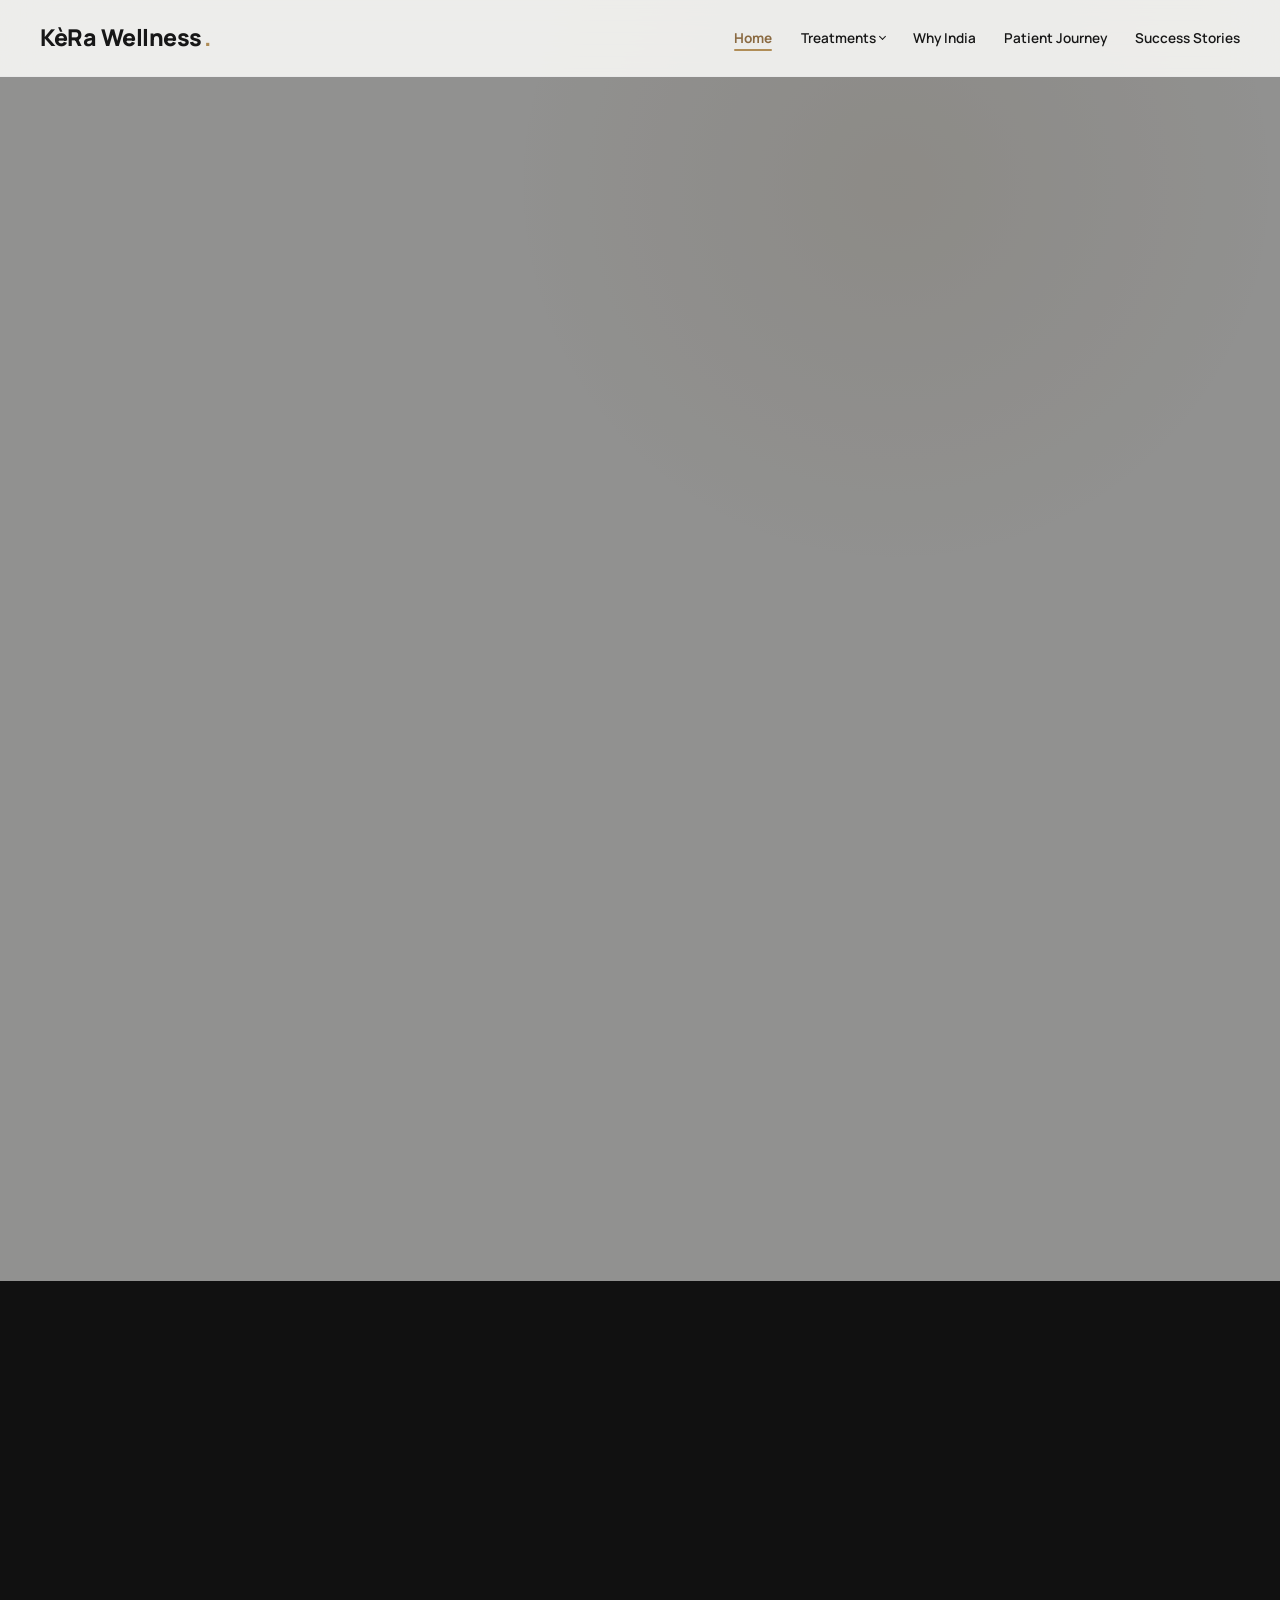
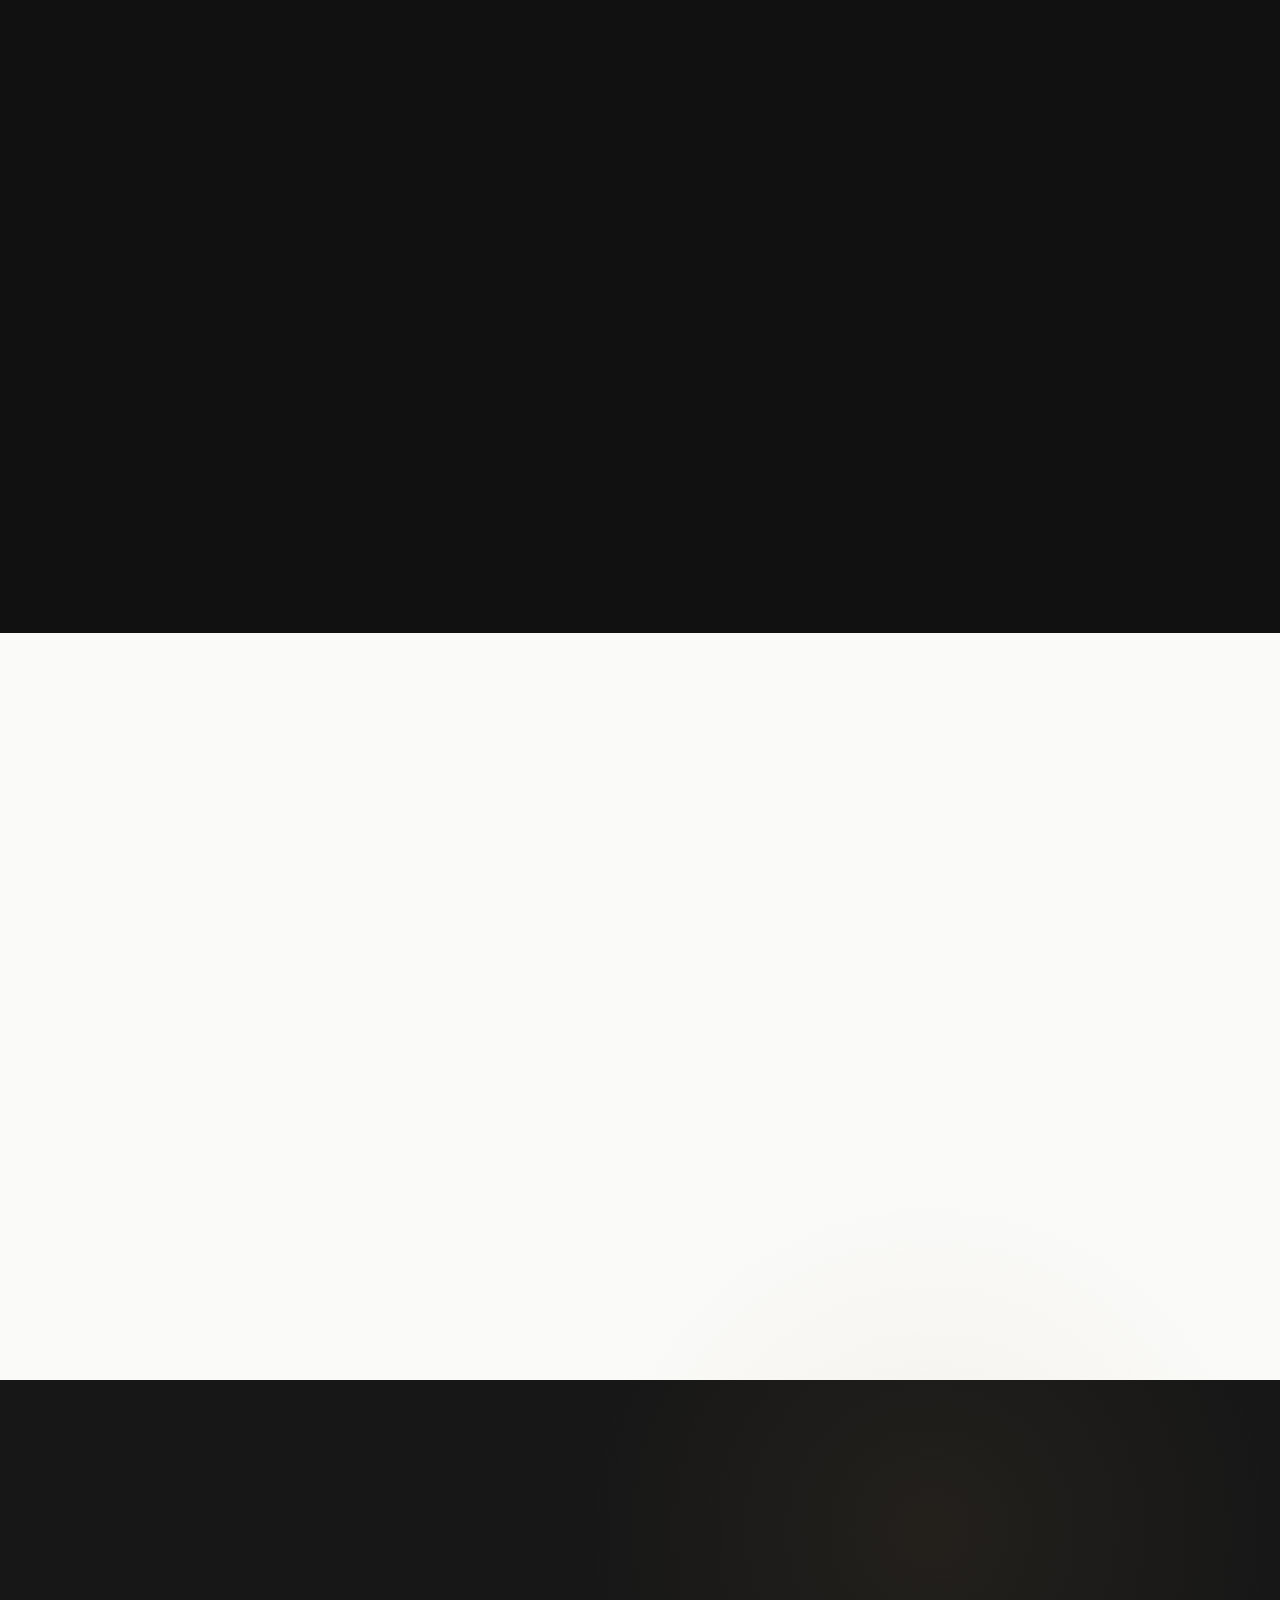
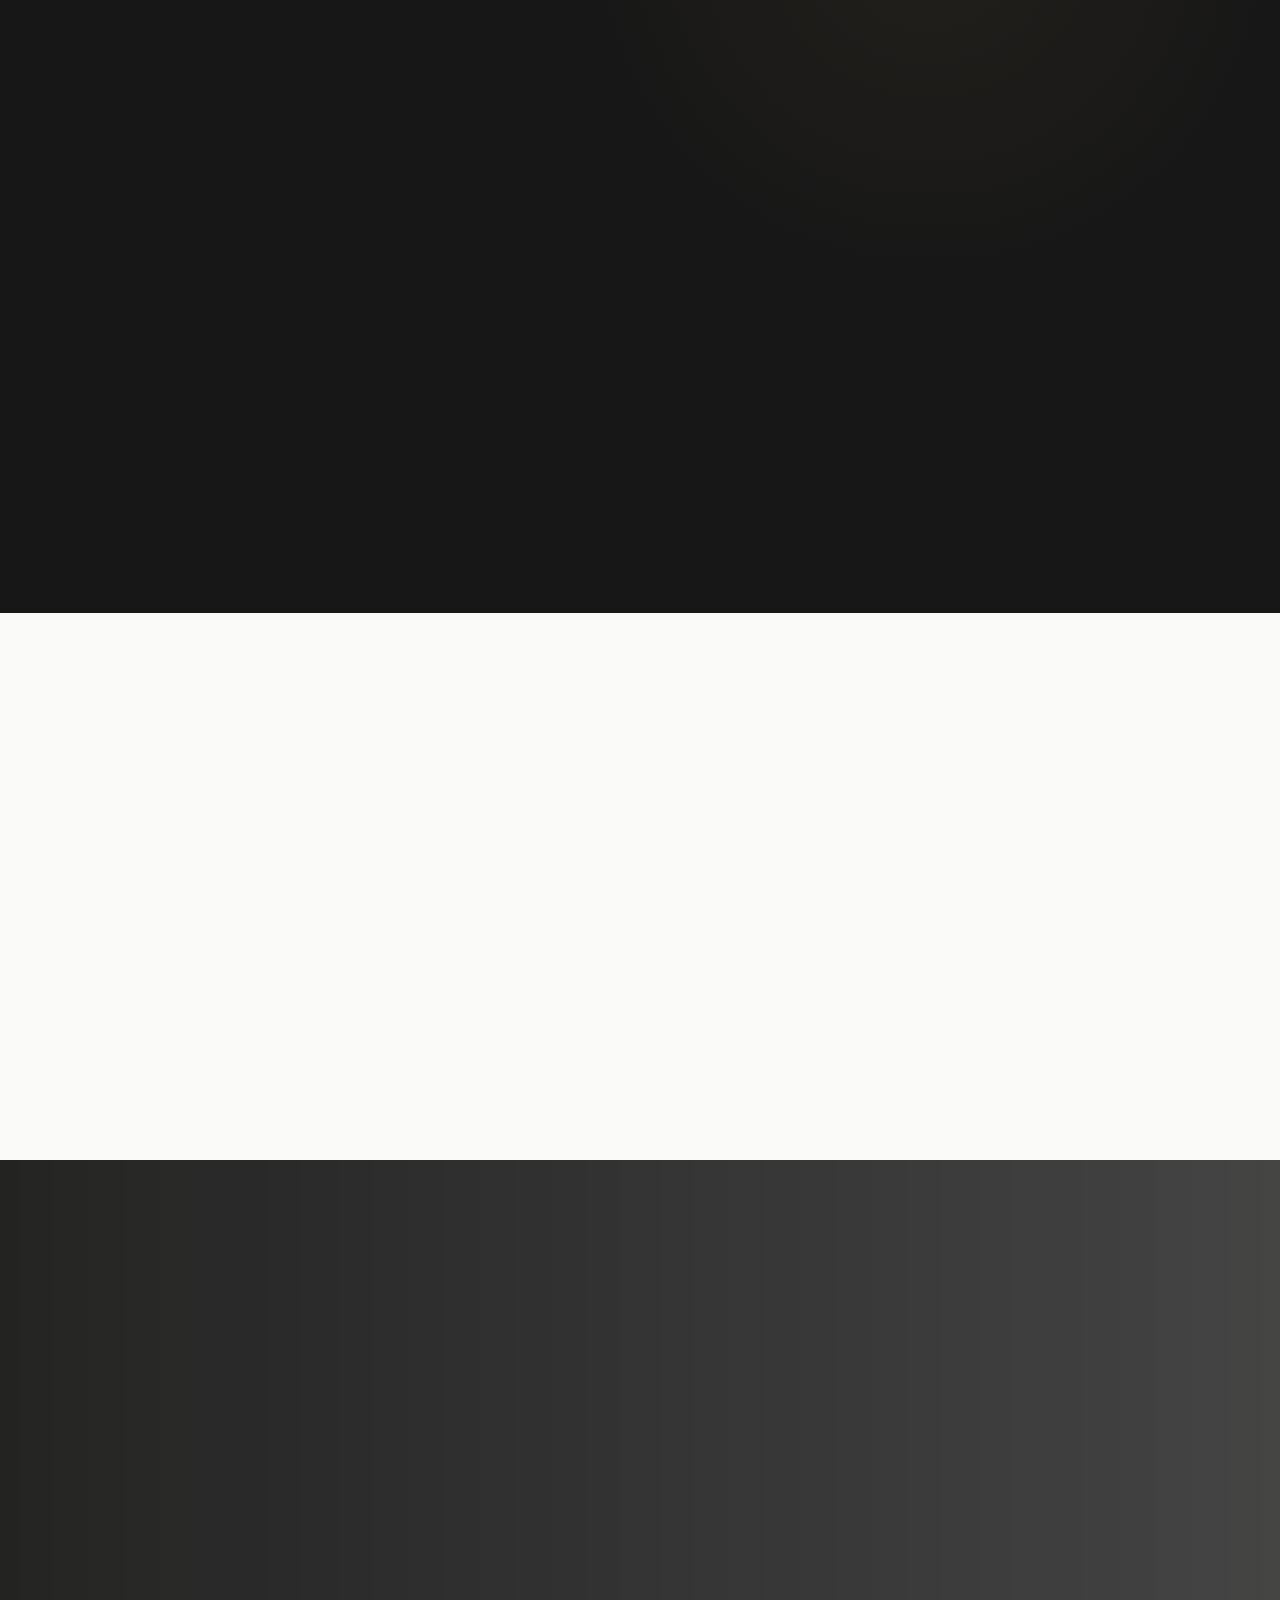
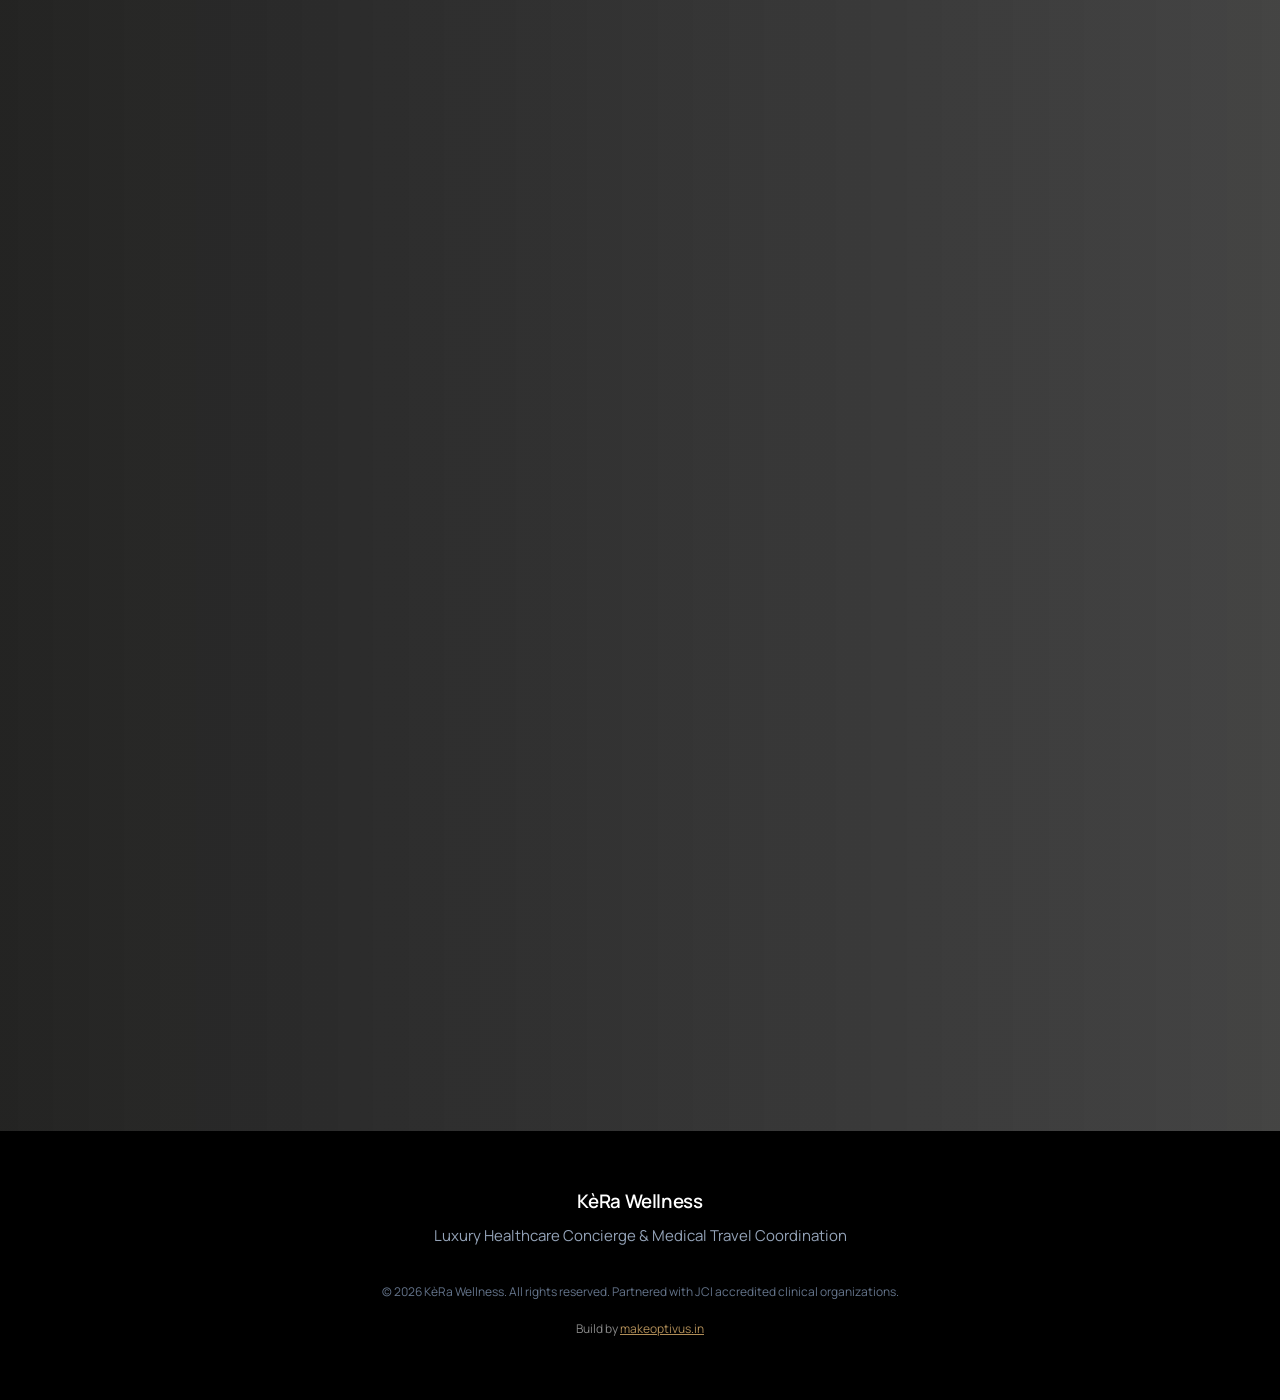
==== assets/index.html @ e4a244b5 "Add responsive doctors directory with compact 2x2 mobile grid and fix image assets" ====
<!DOCTYPE html>
<html lang="en">

<head>
  <meta charset="UTF-8">
  <meta name="viewport" content="width=device-width, initial-scale=1.0">
  <title>Global Dental Tourism in India | Save Up to 80% | KèRa Wellness</title>
  <meta name="description"
    content="World-class dental &amp; medical treatments in India for international patients. Luxury concierge care with JCI/NABH accredited hospitals and up to 80% savings.">
  <link rel="canonical" href="https://kerawellness.in/">

  <!-- OpenGraph Meta Tags -->
  <meta property="og:title" content="Global Dental Tourism in India | Save Up to 80% | KèRa Wellness">
  <meta property="og:description" content="World-class dental &amp; medical treatments in India for international patients. Luxury concierge care with JCI/NABH accredited hospitals and up to 80% savings.">
  <meta property="og:image" content="https://kerawellness.in/assets/images/og-image.png">
  <meta property="og:url" content="https://kerawellness.in/">
  <meta property="og:type" content="website">
  <meta property="og:site_name" content="KèRa Wellness">
  <meta property="og:locale" content="en_US">

  <link rel="preconnect" href="https://fonts.googleapis.com">
  <link rel="preconnect" href="https://fonts.gstatic.com" crossorigin>
  <link href="https://fonts.googleapis.com/css2?family=Manrope:wght@300;400;500;600;700;800&family=Cairo:wght@400;600;700;800&display=swap"
    rel="stylesheet">
  <link rel="stylesheet" href="./css/styles.min.css">
  <script src="./js/language-switch.min.js"></script>
  <style>
    body {
      background: var(--bg-primary);
      color: var(--text-dark);
    }
    nav {
      background: rgba(250, 250, 248, 0.88);
      border-bottom: 1px solid var(--border-gray);
    }
    .hero {
      color: white;
      background: transparent !important;
    }
    .hero h1,
    .hero p {
      color: white;
    }
    .hero-badge,
    .hero-box {
      background: rgba(17, 17, 17, 0.52);
      border: 1px solid rgba(255, 255, 255, 0.12);
      color: white;
    }
    .hero-box p {
      color: rgba(255, 255, 255, 0.82);
    }
    .video-background video {
      width: 100%;
      height: 100%;
      object-fit: cover;
      filter: saturate(0.95) contrast(1.05);
    }
  </style>
</head>

<body>

  <!-- Floating Consultation Callback Trigger -->
  <button class="floating-callback-btn" id="openCallbackBtn" aria-label="Request Instant Callback">
    <svg fill="currentColor" viewBox="0 0 24 24">
      <path d="M6.62 10.79a15.15 15.15 0 0 0 6.59 6.59l2.2-2.2a1 1 0 0 1 1.11-.27 11.36 11.36 0 0 0 3.58.57 1 1 0 0 1 1 1V20a1 1 0 0 1-1 1A17 17 0 0 1 3 4a1 1 0 0 1 1-1h3.5a1 1 0 0 1 1 1 11.36 11.36 0 0 0 .57 3.58 1 1 0 0 1-.27 1.11z"/>
    </svg>
  </button>

  <!-- Instant Callback Modal -->
  <div class="callback-modal" id="callbackModal">
    <div class="callback-modal-content">
      <button class="callback-modal-close" id="closeCallbackBtn" aria-label="Close modal">&times;</button>
      <h3>Instant VIP Callback</h3>
      <p>Enter your details below. A dedicated healthcare coordinator will call you back on WhatsApp within 15 minutes.</p>
      <form id="modalCallbackForm">
        <input type="text" name="name" placeholder="Your Name" required>
        <input type="tel" name="phone" placeholder="WhatsApp Number (e.g. +971...)" required>
        <button type="submit" class="btn btn-primary" style="width: 100%;">Request Callback Now</button>
      </form>
      <div id="modalSuccess" style="display: none; color: #16a34a; margin-top: 15px; font-weight: 700;">
        ✓ Request received! We will call you shortly.
      </div>
    </div>
  </div>

  <nav>
    <div class="container nav-wrapper">
      <a href="index.html" class="logo">KèRa Wellness<span>.</span></a>
      <div class="nav-links">
        <a href="index.html">Home</a>
        <div class="nav-dropdown">
          <a href="#">Treatments</a>
          <div class="dropdown-menu">
            <a href="dental.html">Dental Treatments</a>
            <a href="medical.html">Medical Treatments</a>
          </div>
        </div>
        <a href="#why">Why India</a>
        <a href="#journey">Patient Journey</a>
        <a href="#testimonials">Success Stories</a>
      </div>
      <button class="burger-menu-btn" id="burgerMenuBtn" aria-label="Toggle Menu">
        <span></span>
        <span></span>
        <span></span>
      </button>
    </div>
  </nav>

  <!-- Hero Section -->
  <section class="hero">
    <div class="video-background">
      <video autoplay muted loop playsinline preload="auto" id="heroVideo" aria-hidden="true">
        <source src="/assets/videos/homepage.mp4" type="video/mp4">
      </video>
      <div class="video-overlay"></div>
    </div>
    <div class="container">
      <div class="hero-content" data-reveal>
        <div class="hero-badge">Global Dental Tourism Concierge</div>
        <h1>Get World-Class Dental Care for Up to 80% Less Than US, UK &amp; UAE</h1>
        <p>Expert doctors, JCI-accredited hospitals, and complete travel concierge for international patients. Receive a verified, transparent treatment plan and comprehensive pricing before you travel.</p>
        
        <form id="heroLeadForm" class="hero-form">
          <input type="text" name="name" placeholder="Your Full Name" required>
          <input type="tel" name="whatsapp" placeholder="WhatsApp Number" required>
          <button type="submit" class="btn btn-primary">Get My Free Plan</button>
        </form>

        <div class="hero-bottom">
          <div class="hero-box" data-reveal data-reveal-delay="100">
            <h3>98.4%</h3>
            <p>Procedure Success</p>
          </div>
          <div class="hero-box" data-reveal data-reveal-delay="200">
            <h3>JCI &amp; NABH</h3>
            <p>Accredited Care</p>
          </div>
          <div class="hero-box" data-reveal data-reveal-delay="300">
            <h3>70%</h3>
            <p>Average Savings</p>
          </div>
        </div>
      </div>
    </div>
  </section>

  <!-- Trust Section -->
  <section class="why-us" id="why" style="background: var(--navy-dark); padding: 5rem 0;">
    <div class="container">
      <div class="section-title" data-reveal>
        <h2 style="color: white;">A Luxury Concierge Service Built On Absolute Trust</h2>
        <p style="color: var(--gold-light);">We bridge the gap between premium global hospitals and discerning patients looking for flawless medical travel.</p>
      </div>
      <div class="why-grid">
        <div class="why-card card-hover" data-reveal data-reveal-delay="0">
          <svg style="width:40px;height:40px;margin-bottom:16px;color:var(--gold);" fill="none" stroke="currentColor" viewBox="0 0 24 24"><path stroke-linecap="round" stroke-linejoin="round" stroke-width="1.5" d="M9 12l2 2 4-4m5.618-4.016A11.955 11.955 0 0112 2.944a11.955 11.955 0 01-8.618 3.04A12.02 12.02 0 003 9c0 5.591 3.824 10.29 9 11.622 5.176-1.332 9-6.03 9-11.622 0-1.042-.133-2.052-.382-3.016z"></path></svg>
          <h3>JCI & NABH Accredited</h3>
          <p>We partner only with premier Tier-1 hospitals in India that exceed rigid international clinical guidelines.</p>
        </div>
        <div class="why-card card-hover" data-reveal data-reveal-delay="80">
          <svg style="width:40px;height:40px;margin-bottom:16px;color:var(--gold);" fill="none" stroke="currentColor" viewBox="0 0 24 24"><path stroke-linecap="round" stroke-linejoin="round" stroke-width="1.5" d="M16 7a4 4 0 11-8 0 4 4 0 018 0zM12 14a7 7 0 00-7 7h14a7 7 0 00-7-7z"></path></svg>
          <h3>Board-Certified Specialists</h3>
          <p>Consultations are led by leading clinicians with fellowship-training from the US, UK, and Europe.</p>
        </div>
        <div class="why-card card-hover" data-reveal data-reveal-delay="160">
          <svg style="width:40px;height:40px;margin-bottom:16px;color:var(--gold);" fill="none" stroke="currentColor" viewBox="0 0 24 24"><path stroke-linecap="round" stroke-linejoin="round" stroke-width="1.5" d="M3 5h12M9 3v2m1.048 9.5A18.022 18.022 0 016.412 9m6.088 9h7M11 21l5-5m-7.424-3.5a18.066 18.066 0 00-2.484-5.786m0 0l-1.096 1.096m1.096-1.096H3"></path></svg>
          <h3>Arabic &amp; English Desk</h3>
          <p>Specialized Arabic translators and luxury patient desks at each of our partner facilities.</p>
        </div>
        <div class="why-card card-hover" data-reveal data-reveal-delay="240">
          <svg style="width:40px;height:40px;margin-bottom:16px;color:var(--gold);" fill="none" stroke="currentColor" viewBox="0 0 24 24"><path stroke-linecap="round" stroke-linejoin="round" stroke-width="1.5" d="M17.657 16.657L13.414 20.9a1.998 1.998 0 01-2.827 0l-4.244-4.243a8 8 0 1111.314 0z"></path><path stroke-linecap="round" stroke-linejoin="round" stroke-width="1.5" d="M15 11a3 3 0 11-6 0 3 3 0 016 0z"></path></svg>
          <h3>VIP Patient Coordinator</h3>
          <p>A single dedicated personal point of contact handling travel, accommodation, and step-by-step care.</p>
        </div>
      </div>
    </div>
  </section>

  <!-- Cost Comparison Section -->
  <section class="cost-comparison" style="background: var(--bg-light); padding: var(--section-py) 0;">
    <div class="container">
      <div class="section-title" data-reveal>
        <h2>Dynamic Cost Comparison</h2>
        <p>See exactly how much you can save on elite clinical treatments by opting for top-tier hospitals in India compared to US, UK, and UAE clinics.</p>
      </div>

      <div class="calc-container" data-reveal>
        <div class="calc-tabs">
          <button class="calc-tab-btn active" onclick="updateCalculator('dental')">Dental Implants</button>
          <button class="calc-tab-btn" onclick="updateCalculator('ortho')">Knee Replacement</button>
          <button class="calc-tab-btn" onclick="updateCalculator('cardiac')">Heart Bypass (CABG)</button>
          <button class="calc-tab-btn" onclick="updateCalculator('ivf')">IVF Treatment</button>
        </div>

        <div class="calc-result-wrapper">
          <div class="comparison-bars">
            <div class="bar-item">
              <div class="bar-label">
                <span>Home Country (Average Price)</span>
                <span id="dubaiPrice">$5,500</span>
              </div>
              <div class="bar-track">
                <div class="bar-fill dubai" id="dubaiBar" style="width: 100%;"></div>
              </div>
            </div>
            <div class="bar-item">
              <div class="bar-label">
                <span>India (Elite Package)</span>
                <span id="indiaPrice">$1,200</span>
              </div>
              <div class="bar-track">
                <div class="bar-fill india" id="indiaBar" style="width: 22%;"></div>
              </div>
            </div>
          </div>
          <div class="savings-card">
            <h4>Total Savings</h4>
            <div class="savings-amount" id="savingsAmt">$4,300</div>
            <div class="savings-pct" id="savingsPct">Save 78%</div>
          </div>
        </div>
      </div>
    </div>
  </section>

  <!-- How It Works (Concierge Journey) -->
  <section class="process" id="journey">
    <div class="container">
      <div class="section-title" data-reveal>
        <h2 style="color: white;">Your Frictional-Free Journey to Wellness</h2>
        <p style="color: var(--gold-light);">From your initial consultation to returning home fully recovered, we coordinate every single luxury milestone.</p>
      </div>
      <div class="process-grid">
        <div class="process-card card-hover" data-reveal data-reveal-delay="0">
          <div class="process-top">
            <div class="process-number">1</div>
            <div class="process-line"></div>
          </div>
          <h3>1. Submit Reports</h3>
          <p>Securely upload your current medical or dental scans through our HIPAA-compliant system.</p>
        </div>
        <div class="process-card card-hover" data-reveal data-reveal-delay="100">
          <div class="process-top">
            <div class="process-number">2</div>
            <div class="process-line"></div>
          </div>
          <h3>2. Digital Consultation</h3>
          <p>Meet face-to-face with board-certified chief surgeons over a private high-definition video call.</p>
        </div>
        <div class="process-card card-hover" data-reveal data-reveal-delay="200">
          <div class="process-top">
            <div class="process-number">3</div>
            <div class="process-line"></div>
          </div>
          <h3>3. Custom Treatment Plan</h3>
          <p>Receive a comprehensive luxury travel plan detailing fixed costs, stays, and hospital timetables.</p>
        </div>
        <div class="process-card card-hover" data-reveal data-reveal-delay="300">
          <div class="process-top">
            <div class="process-number">4</div>
            <div class="process-line"></div>
          </div>
          <h3>4. Travel &amp; Treatment</h3>
          <p>Arrive under VIP airport transfers, check in to a 5-star hotel, and proceed to premium care.</p>
        </div>
        <div class="process-card card-hover" data-reveal data-reveal-delay="400">
          <div class="process-top">
            <div class="process-number">5</div>
          </div>
          <h3>5. Safe Return &amp; Follow-Up</h3>
          <p>Fly back comfortably with pre-arranged continuity guidelines and coordinate with follow-up teams.</p>
        </div>
      </div>
    </div>
  </section>

  <!-- Success Stories Section -->
  <section class="testimonials" id="testimonials">
    <div class="container">
      <div class="section-title" data-reveal>
        <h2>Discerning Patient Success Stories</h2>
        <p>Read about patient experiences after undergoing luxury care under our coordinates.</p>
      </div>
      <div class="testimonial-visual" style="margin-bottom: 3rem;" data-reveal data-reveal-delay="80">
        <img src="https://images.unsplash.com/photo-1606811841689-23dfddce3e95?q=80&w=1200&auto=format&fit=crop" alt="Recovered and smiling medical tourist" style="width: 100%; max-height: 400px; object-fit: cover; border-radius: 24px; box-shadow: 0 20px 40px rgba(15, 23, 42, 0.08);">
      </div>
      <div class="testimonial-grid">
        <div class="testimonial-card card-hover" data-reveal data-reveal-delay="0">
          <div style="color: var(--gold); font-size: 24px; margin-bottom: 12px;">★★★★★</div>
          <p>“The coordination was perfect. I underwent complete dental rehabilitation in a facility that rivaled private suites in London, for 75% less than UK private quotes.”</p>
          <h4>— Mark D., London (Dental Rehab)</h4>
        </div>
        <div class="testimonial-card card-hover" data-reveal data-reveal-delay="120">
          <div style="color: var(--gold); font-size: 24px; margin-bottom: 12px;">★★★★★</div>
          <p>“Traveling for cardiac surgery is stressful, but the Elite team handled my visa, hotel, and pre-testing. The cardiologist was top tier.”</p>
          <h4>— John D., California (Bypass CABG)</h4>
        </div>
        <div class="testimonial-card card-hover" data-reveal data-reveal-delay="240">
          <div style="color: var(--gold); font-size: 24px; margin-bottom: 12px;">★★★★★</div>
          <p>“Received minimally invasive knee reconstruction. The recovery was rapid, and the physical therapy wing was exceptionally well-equipped.”</p>
          <h4>— Salem A., Dubai (Knee Replacement)</h4>
        </div>
      </div>
    </div>
  </section>

<section class="cta" id="consultation" style="padding: var(--section-py) 0;">
  <div class="container">
    <h2 data-reveal class="lang-en">Get Your Free Treatment Plan</h2>
    <h2 data-reveal class="lang-ar">احصل على خطة علاج مجانية</h2>
    <p data-reveal data-reveal-delay="80" class="lang-en">Receive a personalized treatment plan, estimated costs, and expert guidance from our patient coordinator.</p>
    <p data-reveal data-reveal-delay="80" class="lang-ar">احصل على خطة علاج مخصصة، وتكاليف تقديرية، وإرشادات الخبراء من منسق المرضى لدينا.</p>
    
    <form id="consultationForm" class="consultation-form" novalidate data-reveal data-reveal-delay="160">
      <input type="hidden" id="hiddenLocation" name="location" value="International" />
      <input type="hidden" id="hiddenLeadSource" name="leadSource" value="Website" />
      <input type="hidden" id="hiddenLanguage" name="language" value="English" />
      <input type="hidden" id="hiddenStatus" name="status" value="New Lead" />
      
      <div class="form-group">
        <label for="fullName" class="form-label">
          <span class="lang-en">Full Name *</span>
          <span class="lang-ar">الاسم الكامل *</span>
        </label>
        <input id="fullName" name="fullName" type="text" placeholder="Enter Your Full Name" required />
      </div>

      <div class="form-group">
        <label for="email" class="form-label">
          <span class="lang-en">Email Address *</span>
          <span class="lang-ar">البريد الإلكتروني *</span>
        </label>
        <input id="email" name="email" type="email" placeholder="Enter Your Email Address" required />
      </div>

      <div class="form-group">
        <label for="country" class="form-label">
          <span class="lang-en">Country *</span>
          <span class="lang-ar">الدولة *</span>
        </label>
        <select id="country" name="country" required>
          <option value="" disabled selected>Select Country</option>
        </select>
      </div>

      <div class="form-group">
        <label for="whatsapp" class="form-label">
          <span class="lang-en">WhatsApp Number *</span>
          <span class="lang-ar">رقم الواتساب *</span>
        </label>
        <input id="whatsapp" name="whatsapp" type="tel" placeholder="+971 XX XXX XXXX" required />
      </div>

      <div class="form-group">
        <label for="datetime" class="form-label">
          <span class="lang-en">Preferred Consultation Date & Time</span>
          <span class="lang-ar">تاريخ ووقت الاستشارة المفضل</span>
        </label>
        <input id="datetime" name="datetime" type="datetime-local" placeholder="Select Preferred Date & Time" />
      </div>

      <div class="form-group">
        <label for="category" class="form-label">
          <span class="lang-en">Treatment Category *</span>
          <span class="lang-ar">فئة العلاج *</span>
        </label>
        <select id="category" name="category" required>
          <option value="" disabled selected>Select Category</option>
        </select>
      </div>

      <div class="form-group">
        <label for="treatment" class="form-label">
          <span class="lang-en">Treatment Needed *</span>
          <span class="lang-ar">العلاج المطلوب *</span>
        </label>
        <select id="treatment" name="treatment" required>
          <option value="" disabled selected>Select Treatment</option>
        </select>
      </div>

      <!-- Calculator container will be populated based on selected treatment -->
      <div id="calculatorContainer"></div>

      <div class="form-group">
        <label for="notes" class="form-label">
          <span class="lang-en">Additional Notes</span>
          <span class="lang-ar">ملاحظات إضافية</span>
        </label>
        <textarea id="notes" name="notes" rows="4" placeholder="Tell us about your treatment needs or concerns."></textarea>
      </div>

      <div class="form-group">
        <label for="report" class="form-label">
          <span class="lang-en">Upload Medical Reports (Optional)</span>
          <span class="lang-ar">تحميل التقارير الطبية (اختياري)</span>
        </label>
        <input id="report" name="report" type="file" accept=".pdf,.jpg,.jpeg,.png,.docx" />
        <div id="imagePreviewContainer" style="display: none; margin-top: 12px; position: relative; width: max-content;">
          <img id="imagePreview" src="" alt="Preview" style="max-width: 120px; max-height: 120px; border-radius: 8px; border: 2px solid var(--accent-gold, #c5a880); object-fit: cover; display: block;" />
          <button type="button" id="removeImageBtn" style="position: absolute; top: -6px; right: -6px; background: #ff4d4d; color: white; border: none; border-radius: 50%; width: 20px; height: 20px; font-size: 12px; cursor: pointer; display: flex; align-items: center; justify-content: center; font-weight: bold; line-height: 1;">&times;</button>
        </div>
        <p class="form-help-text lang-en">Upload scans, X-rays, medical reports, or treatment plans if available.</p>
        <p class="form-help-text lang-ar">قم بتحميل صور الأشعة أو التحاليل أو التقارير الطبية أو خطط العلاج إذا كانت متوفرة.</p>
      </div>

      <button type="submit" class="submit-btn">
        <span class="lang-en">Get Free Treatment Plan</span>
        <span class="lang-ar">احصل على خطة علاج مجانية</span>
      </button>
    </form>

    <section class="trust-messages" data-reveal>
      <ul>
        <li>
          <span class="lang-en">Free Medical Review</span>
          <span class="lang-ar">مراجعة طبية مجانية</span>
        </li>
        <li>
          <span class="lang-en">No Obligation</span>
          <span class="lang-ar">بدون أي التزامات</span>
        </li>
        <li>
          <span class="lang-en">Secure & Confidential</span>
          <span class="lang-ar">آمن وسري للغاية</span>
        </li>
        <li>
          <span class="lang-en">WhatsApp Response Within 24 Hours</span>
          <span class="lang-ar">الرد عبر الواتساب خلال 24 ساعة</span>
        </li>
      </ul>
    </section>

    <div id="successMessage" class="success-box hidden" data-reveal>
      <h2>Thank You!</h2>
      <p>Your request has been submitted successfully.</p>
      <p>Our patient coordinator will contact you on WhatsApp within 24 hours with treatment options, estimated costs, and next steps.</p>
    </div>
  </div>
</section>

  <!-- Footer -->
  <footer>
    <div class="container" style="text-align: center;">
      <h3> KèRa Wellness</h3>
      <p>Luxury Healthcare Concierge & Medical Travel Coordination</p>
      <p style="font-size: 0.75rem; color: #64748b; margin-top: 2rem;">© 2026 KèRa Wellness. All rights reserved. Partnered with JCI accredited clinical organizations.</p>
      <p style="font-size: 0.75rem; color: #888888; margin-top: 1rem;">
        Build by <a href="https://makeoptivus.in/" target="_blank" style="color: var(--gold, #c5a880); text-decoration: underline;">makeoptivus.in</a>
      </p>
    </div>
  </footer>

  <!-- WhatsApp Floating FAB -->
  <a href="https://wa.me/919941194191" class="whatsapp" target="_blank" rel="noopener noreferrer"
    aria-label="Chat with a Coordinator on WhatsApp">
    <span class="whatsapp-pulse" aria-hidden="true"></span>
    <svg class="whatsapp-icon" viewBox="0 0 24 24" fill="currentColor" aria-hidden="true">
      <path
        d="M17.472 14.382c-.297-.149-1.758-.867-2.03-.967-.273-.099-.471-.148-.67.15-.197.297-.767.966-.94 1.164-.173.199-.347.223-.644.075-.297-.15-1.255-.463-2.39-1.475-.883-.788-1.48-1.761-1.653-2.059-.173-.297-.018-.458.13-.606.134-.133.298-.347.446-.52.149-.174.198-.298.298-.497.099-.198.05-.371-.025-.52-.075-.149-.669-1.612-.916-2.207-.242-.579-.487-.5-.669-.51-.173-.008-.371-.01-.57-.01-.198 0-.52.074-.792.372-.272.297-1.04 1.016-1.04 2.479 0 1.462 1.065 2.875 1.213 3.074.149.198 2.096 3.2 5.077 4.487.709.306 1.262.489 1.694.625.712.227 1.36.195 1.871.118.571-.085 1.758-.719 2.006-1.413.248-.694.248-1.289.173-1.413-.074-.124-.272-.198-.57-.347m-5.421 7.403h-.004a9.87 9.87 0 01-5.031-1.378l-.361-.214-3.741.982.998-3.648-.235-.374a9.86 9.86 0 01-1.51-5.26c.001-5.45 4.436-9.884 9.888-9.884 2.64 0 5.122 1.03 6.988 2.898a9.825 9.825 0 012.893 6.994c-.003 5.45-4.435 9.884-9.885 9.884m8.413-18.297A11.815 11.815 0 0012.05 0C5.495 0 .16 5.335.157 11.892c0 2.096.547 4.142 1.588 5.945L.057 24l6.305-1.654a11.882 11.882 0 005.683 1.448h.005c6.554 0 11.89-5.335 11.893-11.893a11.821 11.821 0 00-3.48-8.413z" />
    </svg>
  </a>

  <!-- Script logic for calculator, callbacks and lead validation -->
  <script>
    // Cost Calculator Logic
    const calculatorData = {
      dental: {
        dubai: 5500,
        india: 1200,
        pct: '78%',
        bars: { dubai: '100%', india: '22%' }
      },
      ortho: {
        dubai: 18000,
        india: 4500,
        pct: '75%',
        bars: { dubai: '100%', india: '25%' }
      },
      cardiac: {
        dubai: 28000,
        india: 6500,
        pct: '77%',
        bars: { dubai: '100%', india: '23%' }
      },
      ivf: {
        dubai: 9500,
        india: 2800,
        pct: '70%',
        bars: { dubai: '100%', india: '29%' }
      }
    };

    function updateCalculator(treatment) {
      // Toggle button states
      const buttons = document.querySelectorAll('.calc-tab-btn');
      buttons.forEach(btn => {
        btn.classList.remove('active');
        if (btn.getAttribute('onclick').includes(treatment)) {
          btn.classList.add('active');
        }
      });

      const data = calculatorData[treatment];
      
      // Update values
      document.getElementById('dubaiPrice').textContent = '$' + data.dubai.toLocaleString();
      document.getElementById('indiaPrice').textContent = '$' + data.india.toLocaleString();
      document.getElementById('savingsAmt').textContent = '$' + (data.dubai - data.india).toLocaleString();
      document.getElementById('savingsPct').textContent = 'Save ' + data.pct;

      // Animate progress bars
      document.getElementById('dubaiBar').style.width = data.bars.dubai;
      document.getElementById('indiaBar').style.width = data.bars.india;
    }

  </script>
  <script src="form.min.js"></script>
  <script src="./js/scroll-reveal.min.js" defer></script>
</body>

</html>
---- assets/css/styles.min.css ----
*,::after,::before{margin:0;padding:0;box-sizing:border-box}html{scroll-behavior:smooth;-webkit-text-size-adjust:100%;font-size:16px;overflow-x:hidden;overflow-x:clip;max-width:100vw;width:100%}body{font-family:Manrope,sans-serif;background:var(--white);color:var(--text-dark);overflow-x:hidden;overflow-x:clip;max-width:100vw;width:100%;position:relative;-webkit-font-smoothing:antialiased;-moz-osx-font-smoothing:grayscale}:root{--bg-primary:#FAFAF8;--bg-secondary:#F3F1EB;--text-dark:#171717;--text-light:#FAFAF8;--text-muted:#666666;--black:#171717;--black-light:#232323;--gold:#B08D57;--gold-rgb:176,141,87;--gold-dark:#8A6A42;--gold-light:#F4EDE1;--white:#FFFFFF;--bg-light:#FAFAF8;--border-gray:#E8E8E8;--card-bg:#FFFFFF;--navy:#111111;--navy-dark:#111111;--navy-light:#232323;--fs-hero:clamp(2.4rem, 8vw + 0.5rem, 5.75rem);--fs-h2:clamp(2rem, 5vw + 0.5rem, 4.25rem);--fs-h2-story:clamp(2rem, 5vw + 0.5rem, 4.5rem);--fs-cta:clamp(2rem, 5.5vw + 0.5rem, 4.875rem);--fs-h3-pain:clamp(1.5rem, 3vw + 0.4rem, 2.375rem);--fs-h3-why:clamp(1.1rem, 1.5vw + 0.3rem, 1.5rem);--fs-h3-proc:clamp(1.25rem, 2vw + 0.25rem, 1.875rem);--fs-hero-stat:clamp(1.15rem, 4vw, 2.5rem);--fs-body:clamp(0.9375rem, 1.1vw, 1rem);--fs-hero-body:clamp(1rem, 2.5vw, 1.375rem);--fs-badge:clamp(0.75rem, 1.2vw, 0.875rem);--fs-label:clamp(0.75rem, 1vw, 0.8125rem);--section-py:clamp(1.25rem, 2.5vw, 2.25rem);--container-px:clamp(1.25rem, 5vw, 2.5rem);--card-pad:clamp(1.5rem, 4vw, 3.4375rem);--gap-grid:clamp(1rem, 2.5vw, 1.875rem);--gap-hero:clamp(1rem, 3vw, 1.125rem);--radius-card:clamp(1.25rem, 3vw, 2.375rem);--radius-btn:clamp(0.875rem, 1.5vw, 1.125rem);--radius-form:clamp(1.5rem, 3vw, 2.5rem);--radius-story-img:clamp(1.5rem, 3.5vw, 2.625rem)}.container{width:100%;max-width:1280px;margin:0 auto;padding:0 var(--container-px)}section{padding:var(--section-py) 0}.hero,.treatment-hero{position:relative;width:100%!important;max-width:100vw!important;box-sizing:border-box!important;overflow:hidden;display:flex;align-items:center;min-height:42vh!important}.whatsapp{position:fixed;bottom:24px;right:24px;width:56px;height:56px;background-color:var(--gold);color:var(--white);border-radius:50%;display:flex;align-items:center;justify-content:center;box-shadow:0 8px 24px rgba(0,0,0,.2);z-index:1000;cursor:pointer;transition:transform .3s ease}@media (min-width:768px){.hero,.treatment-hero{min-height:46vh!important}}@media (min-width:1200px){.hero,.treatment-hero{min-height:50vh!important}}.video-background{position:absolute;inset:0;top:0;left:0;right:0;bottom:0;width:100%!important;min-width:100%!important;height:100%;z-index:1;overflow:hidden;pointer-events:none}.video-background video{width:100%;height:100%;object-fit:cover;object-position:center;opacity:0;transition:opacity .8s ease;transform:scale(1.01)}.video-background video.is-loaded{opacity:1}.video-overlay{position:absolute;inset:0;top:0;left:0;right:0;bottom:0;width:100%!important;min-width:100%!important;height:100%;z-index:2;background:rgba(17,17,17,.45)}.hero .container,.treatment-hero .container{position:relative;z-index:3;width:100%!important;max-width:1280px;box-sizing:border-box}h1,h2,h3{line-height:1.1;font-weight:600;letter-spacing:-.02em}p{line-height:1.8;color:var(--text-muted);font-size:var(--fs-body)}nav{position:fixed;top:0;left:0;width:100%;z-index:999;background:rgba(250,250,248,.88);backdrop-filter:blur(20px);-webkit-backdrop-filter:blur(20px);border-bottom:1px solid var(--border-gray);transition:all .4s ease}.nav-wrapper{display:flex;justify-content:space-between;align-items:center;padding-top:clamp(16px,2.5vw,24px);padding-bottom:clamp(16px,2.5vw,24px);gap:1rem;transition:all .4s ease}.logo{font-size:clamp(1.1rem, 2.2vw, 1.45rem);font-weight:800;letter-spacing:-.5px;flex-shrink:0;max-width:55%;line-height:1.2;color:var(--text-dark);text-decoration:none;display:inline-flex;align-items:center}.logo span{color:var(--gold);margin-left:2px}.nav-links{display:flex;align-items:center;gap:clamp(1.25rem,2.2vw,2.5rem);flex-wrap:nowrap}.nav-links a{text-decoration:none;color:var(--text-dark);font-weight:600;font-size:clamp(.85rem, 1vw, .95rem);white-space:nowrap;transition:color .3s ease}.nav-links a:hover{color:var(--gold-dark)}.nav-dropdown{position:relative;display:inline-block;cursor:pointer}.nav-dropdown>a{display:flex;align-items:center;gap:4px}.nav-dropdown>a::after{content:"";display:inline-block;width:5px;height:5px;border-right:1.5px solid currentColor;border-bottom:1.5px solid currentColor;transform:rotate(45deg);margin-bottom:3px;transition:transform .25s ease}.nav-dropdown:hover>a::after{transform:rotate(-135deg) translateY(-2px)}.dropdown-menu{position:absolute;top:100%;left:50%;transform:translateX(-50%) translateY(15px);background:var(--card-bg);border:1px solid var(--border-gray);border-radius:14px;padding:10px 0;min-width:250px;box-shadow:0 16px 40px rgba(17,17,17,.08);opacity:0;visibility:hidden;transition:all .3s cubic-bezier(.16, 1, .3, 1);z-index:1000}.nav-dropdown:hover .dropdown-menu{opacity:1;visibility:visible;transform:translateX(-50%) translateY(5px)}.dropdown-menu a{display:block;padding:11px 22px;color:var(--text-dark)!important;font-size:.875rem!important;font-weight:500!important;transition:all .25s ease!important;border-bottom:1px solid var(--border-gray)}.dropdown-menu a:last-child{border-bottom:none}.dropdown-menu a:hover{background:rgba(var(--gold-rgb),.08);color:var(--gold-dark)!important;padding-left:26px}.btn-header-cta{padding:clamp(12px,1.5vw,16px);margin-bottom:clamp(12px,2vw,20px);border:1px solid var(--border-gray);border-radius:var(--radius-form);background:var(--card-bg);color:var(--text-dark);font-size:var(--fs-body)}nav.nav-scrolled .nav-wrapper{padding-top:clamp(10px,1.5vw,14px);padding-bottom:clamp(10px,1.5vw,14px)}nav.nav-scrolled .btn-header-cta{box-shadow:0 12px 28px rgba(17,17,17,.08)}.mobile-text{display:none}.btn{display:inline-flex;align-items:center;justify-content:center;padding:clamp(12px,1.5vw,16px) clamp(22px,2.5vw,36px);border-radius:var(--radius-btn);text-decoration:none;font-weight:700;font-size:clamp(.85rem, 1vw, .975rem);transition:all .4s cubic-bezier(.16, 1, .3, 1);touch-action:manipulation;-webkit-tap-highlight-color:transparent;min-height:48px}.btn-primary{background:var(--black);color:var(--white);border:1px solid var(--black);box-shadow:0 14px 30px rgba(17,17,17,.12)}.btn-primary:hover{transform:translateY(-4px);background:var(--gold-dark);border-color:var(--gold-dark);box-shadow:0 20px 40px rgba(17,17,17,.16)}.btn-dark{background:var(--navy);color:#fff;border:1px solid rgba(var(--gold-rgb),.35);box-shadow:0 10px 24px rgba(12,27,51,.2)}.btn-dark:hover{background:var(--navy-light);transform:translateY(-4px);box-shadow:0 16px 30px rgba(12,27,51,.35)}.btn-outline{background:0 0;color:var(--text-dark);border:1.5px solid var(--border-gray)}.btn-outline:hover{background:rgba(var(--gold-rgb),.08);color:var(--gold-dark);border-color:var(--gold-dark);transform:translateY(-4px)}.btn-whatsapp{background:#25d366;color:#fff;border:1.5px solid #20ba59;box-shadow:0 4px 12px rgba(37,211,102,.15)}.btn-whatsapp:hover{background:#1ebe57;color:#fff;border-color:#1a9f4a;transform:translateY(-2px);box-shadow:0 6px 16px rgba(37,211,102,.22)}.treatment-hero .btn-whatsapp{color:#fff}.hero{min-height:60vh!important;background:radial-gradient(circle at 75% center,rgba(250,250,248,.08) 0,rgba(17,17,17,.78) 75%),url("https://images.unsplash.com/photo-1629909613654-28e377c37b09?q=80&w=2200&auto=format&fit=crop") center/cover no-repeat}.hero::before{content:"";position:absolute;width:clamp(300px,60vw,800px);height:clamp(300px,60vw,800px);background:radial-gradient(circle,rgba(176,141,87,.1),transparent 70%);top:-200px;right:0;max-width:100%;pointer-events:none}.hero-content,.treatment-hero-content{position:relative;z-index:2;max-width:860px;padding-top:clamp(4.5rem,8vw,5.5rem);padding-bottom:clamp(.75rem,1.5vw,1.25rem)}.hero-badge{display:inline-block;padding:clamp(8px,1.5vw,12px) clamp(14px,2vw,22px);border-radius:999px;background:rgba(255,255,255,.9);backdrop-filter:blur(12px);-webkit-backdrop-filter:blur(12px);border:1px solid var(--border-gray);box-shadow:0 8px 24px rgba(17,17,17,.06);color:var(--text-dark);font-size:var(--fs-badge);margin-bottom:clamp(10px,1.8vw,16px)}.hero h1{font-size:var(--fs-hero);font-weight:600;letter-spacing:clamp(-1px, -.2vw, -2px);color:#fff;margin-bottom:clamp(16px,3vw,28px);line-height:1.1}.hero p{font-size:var(--fs-hero-body);color:rgba(250,250,248,.84);max-width:680px;margin-bottom:clamp(14px,2.5vw,20px);line-height:1.7}.hero-buttons{display:flex;gap:var(--gap-hero);flex-wrap:wrap}.hero-bottom{margin-top:clamp(2.5rem,4vw,3.75rem);display:flex;flex-direction:row;flex-wrap:nowrap;gap:clamp(10px,1.6vw,24px);align-items:stretch;width:100%}.hero-box{flex:1 1 0;min-width:0;padding:clamp(12px,1.4vw,18px) clamp(10px,1.2vw,18px);border-radius:18px;background:rgba(255,255,255,.06);border:1px solid rgba(255,255,255,.1);backdrop-filter:blur(8px);-webkit-backdrop-filter:blur(8px);transition:transform .4s ease,background .4s ease;text-align:center;box-sizing:border-box}.hero-box:hover{transform:translateY(-6px);background:rgba(255,255,255,.1)}.hero-box h3{font-size:clamp(.95rem, 1.4vw, 1.3rem);color:#fff;margin-bottom:4px;font-weight:700;line-height:1.25;white-space:nowrap}.hero-box p{color:#dbe4ee;font-size:clamp(.6rem, 1vw, .875rem);line-height:1.2}.section-title{text-align:center;margin-bottom:clamp(1rem,2vw,1.5rem)}.section-title h2{font-size:var(--fs-h2);letter-spacing:clamp(-1px, -.2vw, -2px);margin-bottom:clamp(8px,1.2vw,12px)}.section-title p{max-width:600px;margin:0 auto}.pain{background:#fff}.pain-wrapper{display:grid;grid-template-columns:1fr 1fr;gap:var(--gap-grid)}.pain-card{padding:var(--card-pad);border-radius:var(--radius-card)}.pain-left{background:#fff7ed;border:1px solid #fed7aa}.pain-right{background:#f0fdf4;border:1px solid #bbf7d0}.pain-label{display:inline-block;padding:clamp(7px,1vw,10px) clamp(12px,1.5vw,18px);border-radius:999px;font-size:var(--fs-label);font-weight:700;margin-bottom:clamp(16px,2.5vw,26px)}.pain-left .pain-label{background:#ea580c;color:#fff}.pain-right .pain-label{background:#16a34a;color:#fff}.pain-card h3{font-size:var(--fs-h3-pain);margin-bottom:clamp(18px,3vw,30px)}.pain-card ul{list-style:none}.pain-card li{position:relative;padding-left:clamp(24px,3vw,34px);margin-bottom:clamp(14px,2vw,22px);line-height:1.8;color:#475569;font-size:var(--fs-body)}.pain-left li::before{content:"✗";color:#ea580c;position:absolute;left:0;top:2px;font-size:clamp(16px, 2vw, 20px);font-weight:900}.pain-right li::before{content:"✓";color:#16a34a;position:absolute;left:0;top:2px;font-size:clamp(16px, 2vw, 20px);font-weight:900}.before-after-section{background:var(--white);padding:var(--section-py) 0}.ba-visual{max-width:min(920px,100%);margin:0 auto clamp(1.5rem,4vw,3rem);text-align:center}.ba-visual img{width:100%;max-height:min(380px,52vw);object-fit:cover;border-radius:clamp(16px,3vw,24px);box-shadow:0 16px 40px rgba(0,0,0,.08);display:block}.ba-grid{display:grid;grid-template-columns:repeat(2,1fr);gap:clamp(1rem,3vw,2rem)}.ba-card{text-align:center;padding:clamp(1.25rem,3vw,2rem);background:var(--bg-secondary);border:1px solid var(--border-gray);border-radius:var(--radius-card)}.ba-card h3{color:var(--text-dark);font-size:clamp(1.05rem, 2vw, 1.35rem);margin-bottom:.75rem}.ba-card p{color:#475569;font-size:var(--fs-body);line-height:1.7}.ba-label{display:inline-block;padding:6px 14px;border-radius:999px;margin-bottom:12px;font-weight:700;font-size:.8rem;letter-spacing:.04em}.ba-label--before{background:#ea580c;color:#fff}.ba-label--after{background:#16a34a;color:#fff}.testimonial-grid--cols-2{grid-template-columns:repeat(2,1fr)}@media (max-width:767px){.ba-grid,.testimonial-grid--cols-2{grid-template-columns:1fr}.ba-visual img{max-height:min(280px,65vw)}.ba-card{padding:1.25rem 1rem}}.why-us{background:var(--black);color:#fff}.why-grid{display:grid;grid-template-columns:repeat(6,1fr);gap:var(--gap-grid)}.why-grid>.why-card{grid-column:span 2}.why-grid>.why-card:nth-child(4){grid-column:2/span 2}.why-grid>.why-card:nth-child(5){grid-column:4/span 2}.why-card{background:rgba(255,255,255,.04);backdrop-filter:blur(20px);-webkit-backdrop-filter:blur(20px);padding:clamp(1.5rem,3vw,2.5rem);border-radius:clamp(1.25rem,2.5vw,2rem);border:1px solid rgba(255,255,255,.08);border-top:1px solid rgba(255,255,255,.12);box-shadow:0 4px 24px rgba(0,0,0,.08);transition:all .4s cubic-bezier(.16, 1, .3, 1);position:relative}.why-card:hover{background:rgba(255,255,255,.06);border-color:rgba(var(--gold-rgb),.32);transform:translateY(-5px)}.why-card h3{font-size:var(--fs-h3-why);margin-bottom:clamp(8px,1.5vw,14px)}.why-card p{color:rgba(250,250,248,.82)}.story-wrapper{display:flex;flex-direction:column;gap:clamp(2rem,6vw,4.375rem)}.story-image{position:relative;width:100%}.story-image img{width:100%;height:clamp(320px,55vw,760px);object-fit:cover;border-radius:var(--radius-story-img);display:block}.story-text-sticky{margin-top:10px}.story-text-sticky h2{font-size:var(--fs-h2-story);letter-spacing:clamp(-1px, -.2vw, -2px);margin-bottom:clamp(14px,2.5vw,28px);line-height:1.1}.story-points{margin-top:clamp(1.5rem,3vw,2.5rem);display:grid;grid-template-columns:repeat(2,1fr);gap:var(--gap-grid)}.story-box{background:var(--card-bg);padding:clamp(1.25rem,2.5vw,1.875rem);border-radius:clamp(1rem,2vw,1.625rem);box-shadow:0 16px 32px rgba(17,17,17,.05);border:1px solid var(--border-gray);transition:all .4s cubic-bezier(.16, 1, .3, 1)}.story-box h4{margin-bottom:8px;font-size:clamp(.9rem, 1.3vw, 1rem)}.story-box p{font-size:var(--fs-body)}.process{background:var(--black);color:#fff;position:relative;overflow:visible}.process::before{content:"";position:absolute;width:clamp(300px,55vw,700px);height:clamp(300px,55vw,700px);background:radial-gradient(circle,rgba(var(--gold-rgb),.08),transparent 70%);right:0;top:-200px;max-width:100%;pointer-events:none}.process-grid{display:grid;grid-template-columns:repeat(3,1fr);gap:var(--gap-grid);position:relative;z-index:2;align-items:stretch}.process-grid--steps{grid-template-columns:repeat(5,minmax(0,1fr));gap:clamp(.75rem,1.4vw,1.25rem)}@media (max-width:1199px){.process-grid--steps{grid-template-columns:repeat(3,minmax(0,1fr))}}@media (max-width:991px){.process-grid--steps{grid-template-columns:repeat(2,minmax(0,1fr))}}.process-card{display:flex;flex-direction:column;align-items:center;text-align:center;height:100%;min-height:clamp(210px,20vw,250px);background:rgba(255,255,255,.04);backdrop-filter:blur(20px);-webkit-backdrop-filter:blur(20px);border:1px solid rgba(255,255,255,.08);border-top:1px solid rgba(255,255,255,.12);padding:clamp(1.25rem,2.5vw,1.75rem) clamp(1rem,2vw,1.35rem);border-radius:clamp(1.25rem,3vw,2.25rem);box-shadow:0 4px 24px rgba(0,0,0,.08);transition:all .4s cubic-bezier(.16, 1, .3, 1);position:relative;box-sizing:border-box}.process-card:hover{background:rgba(255,255,255,.06);border-color:rgba(var(--gold-rgb),.32);transform:translateY(-5px)}.process-top{display:flex;align-items:center;justify-content:center;width:100%;margin-bottom:clamp(12px,2vw,18px)}.process-number{width:clamp(44px,5vw,56px);height:clamp(44px,5vw,56px);flex-shrink:0;border-radius:50%;background:linear-gradient(135deg,var(--gold-dark),var(--gold));display:flex;align-items:center;justify-content:center;color:var(--white);font-weight:800;font-size:clamp(14px, 1.5vw, 18px)}.process-line{display:none}.process-card h3{font-size:clamp(.9rem, 1.05vw, 1.05rem);line-height:1.35;margin-bottom:clamp(8px,1.2vw,12px);width:100%;overflow-wrap:break-word;word-wrap:break-word;hyphens:auto}.process-card p{color:rgba(250,250,248,.82);font-size:clamp(.82rem, .95vw, .9rem);line-height:1.55;width:100%;margin:0;flex:1}.process .process-card,html[lang=ar] .process .process-card{text-align:center;align-items:center}html[lang=ar] .process .process-top{flex-direction:row;justify-content:center}.testimonials{background:var(--bg-primary)}.testimonial-grid{display:grid;grid-template-columns:repeat(3,1fr);gap:var(--gap-grid)}.testimonial-card{padding:clamp(1.5rem,3vw,2.625rem);background:var(--card-bg);border-radius:clamp(1.25rem,2.5vw,2rem);box-shadow:0 16px 32px rgba(17,17,17,.05);border:1px solid var(--border-gray);transition:all .4s cubic-bezier(.16, 1, .3, 1)}.testimonial-card:hover{transform:translateY(-5px);box-shadow:0 24px 48px rgba(17,17,17,.08)}.testimonial-card h4{margin-top:clamp(14px,2vw,22px);font-size:clamp(.875rem, 1.2vw, 1rem)}.testimonial-card p{font-size:var(--fs-body)}.cta{background:linear-gradient(to right,rgba(17,17,17,.92),rgba(17,17,17,.78)),url("https://images.unsplash.com/photo-1520607162513-77705c0f0d4a?q=80&w=2200&auto=format&fit=crop") center/cover no-repeat;text-align:center;color:#fff}.cta h2{font-size:var(--fs-cta);letter-spacing:clamp(-1px, -.2vw, -2px);max-width:980px;margin:0 auto clamp(16px,2.5vw,24px);line-height:1.05}.cta p{max-width:760px;margin:0 auto clamp(1rem,2vw,1.5rem);color:#dbe4ee}form{max-width:960px;margin:clamp(2rem,5vw,3.75rem) auto 0;background:rgba(255,255,255,.08);backdrop-filter:blur(16px);-webkit-backdrop-filter:blur(16px);padding:clamp(1.5rem,5vw,3.75rem);border-radius:var(--radius-form);border:1px solid rgba(255,255,255,.08)}.form-grid{display:grid;grid-template-columns:1fr 1fr;gap:var(--gap-grid)}input,select,textarea{width:100%;padding:clamp(14px,1.8vw,20px);border:none;border-radius:clamp(12px,1.5vw,18px);font-family:inherit;font-size:clamp(.875rem, 1.2vw, .9375rem);background:rgba(255,255,255,.96);outline:0;appearance:none;-webkit-appearance:none;min-height:48px}input:focus,select:focus,textarea:focus{box-shadow:0 0 0 3px rgba(var(--gold-rgb),.14)}textarea{min-height:140px;resize:vertical}.form-label{display:block;margin-bottom:8px;font-weight:600;text-transform:uppercase;color:#fff;font-size:13px;letter-spacing:.05em;text-align:left}.form-note{margin-top:24px;font-size:13px;color:#dbe4ee;text-align:center}.full{grid-column:1/-1}button{border:none;cursor:pointer;width:100%;touch-action:manipulation;-webkit-tap-highlight-color:transparent}.form-bottom{display:flex;justify-content:center;gap:clamp(1rem,3vw,1.875rem);flex-wrap:wrap;margin-top:clamp(16px,2.5vw,28px)}.form-bottom div{color:#dbe4ee;font-size:clamp(.75rem, 1vw, .875rem)}footer{background:#000;color:#fff;text-align:center;padding:clamp(2.5rem,5vw,3.75rem) 0}footer p{color:#94a3b8;margin-top:10px;font-size:var(--fs-body)}.whatsapp{position:fixed;bottom:clamp(16px,3vw,24px);right:clamp(16px,3vw,24px);width:clamp(52px,6vw,64px);height:clamp(52px,6vw,64px);border-radius:50%;background:#25d366;display:flex;align-items:center;justify-content:center;color:#fff;text-decoration:none;z-index:998;box-shadow:0 14px 30px rgba(37,211,102,.4);transition:transform .35s ease,box-shadow .35s ease;touch-action:manipulation;-webkit-tap-highlight-color:transparent}.whatsapp:hover{transform:scale(1.08) translateY(-4px);box-shadow:0 18px 40px rgba(37,211,102,.5)}@media (max-width:599px){.whatsapp{display:none}}.cta>.container{display:flex;flex-direction:column;align-items:center;width:100%}.cta form.consultation-form{background:#fff;backdrop-filter:none;-webkit-backdrop-filter:none;border:1px solid rgba(255,255,255,.12);box-shadow:0 24px 60px rgba(0,0,0,.28);max-width:680px;width:100%;margin:1rem auto 0;padding:clamp(1.25rem,3vw,2rem);border-radius:20px;box-sizing:border-box}.consultation-form{display:flex;flex-direction:column;gap:1rem;max-width:680px;margin:1rem auto;width:100%;padding:0 clamp(1rem,2vw,2rem);box-sizing:border-box}.consultation-form .form-group{display:flex;flex-direction:column;gap:.5rem;text-align:left;width:100%}html[lang=ar] .consultation-form,html[lang=ar] .consultation-form .form-group{text-align:right}html[lang=ar] .consultation-form label.form-label{text-align:right}html[lang=ar] .consultation-form input,html[lang=ar] .consultation-form select,html[lang=ar] .consultation-form textarea{text-align:right;direction:rtl}html[lang=ar] .consultation-form .form-help-text{text-align:right}.consultation-form label.form-label{font-weight:700!important;text-transform:uppercase;color:#000!important;font-size:13px;letter-spacing:.05em;margin-bottom:.25rem;display:block}.cta .consultation-form label.form-label{color:#000!important}.consultation-form input[type=datetime-local],.consultation-form input[type=file],.consultation-form input[type=tel],.consultation-form input[type=text],.consultation-form select,.consultation-form textarea{width:100%;padding:14px 18px;border:1px solid var(--border-gray);border-radius:12px;background:var(--card-bg);color:var(--text-dark);font-size:.95rem;box-sizing:border-box;outline:0;transition:border-color .2s ease,box-shadow .2s ease}.cta .consultation-form input,.cta .consultation-form select,.cta .consultation-form textarea{background:#fff!important;color:#111827!important;border:1.5px solid #d1d5db!important}.consultation-form input:focus,.consultation-form select:focus,.consultation-form textarea:focus{border-color:var(--gold)!important;box-shadow:0 0 0 3px rgba(176,141,87,.25)!important}.consultation-form input::placeholder,.consultation-form textarea::placeholder{color:#4b5563!important;opacity:1!important}.consultation-form select option{background-color:#fff!important;color:#111827!important}.consultation-form textarea{min-height:120px;resize:vertical}.consultation-form button.submit-btn{width:100%;padding:16px;background:var(--gold);color:var(--white);border:1px solid var(--gold);font-size:1.1rem;font-weight:600;border-radius:12px;cursor:pointer;transition:all .3s ease;margin-top:.5rem}.consultation-form button.submit-btn:hover{background:var(--gold-dark);border-color:var(--gold-dark);transform:translateY(-2px)}.calc-section{background:rgba(var(--gold-rgb),.08);border:1px solid rgba(var(--gold-rgb),.3);padding:1.5rem;border-radius:12px;margin:1rem 0;text-align:left}.calc-title{font-size:1.1rem;font-weight:700;color:var(--gold);margin-bottom:1rem;text-transform:uppercase;letter-spacing:.05em}.calc-section label{font-size:.85rem;font-weight:600;text-transform:uppercase;display:block;margin-bottom:.5rem}.cta .calc-section label{color:#000!important}.calc-input{width:100%;padding:10px 14px;border:1.5px solid #d1d5db!important;border-radius:8px;font-size:1rem;margin-bottom:1rem;background:#fff!important;color:#111827!important}.calc-results{display:flex;flex-direction:column;gap:.5rem;border-top:1px solid rgba(var(--gold-rgb),.2);padding-top:.75rem}.calc-results p{margin:0;display:flex;justify-content:space-between;font-size:.95rem;font-weight:500;color:#111827!important}.calc-results span{font-weight:700}#dubaiCost{color:#ea580c}#indiaCost{color:#16a34a}#savings{color:var(--gold)}.trust-messages{width:100%;max-width:680px;margin:0 auto}.trust-messages ul{list-style:none;padding:0;margin:.75rem auto 0;max-width:680px;width:100%;display:grid;grid-template-columns:1fr 1fr;gap:.5rem 1rem;font-size:.9rem;text-align:left}.cta .trust-messages{background:#fff;border-radius:16px;padding:clamp(1rem,2.5vw,1.35rem) clamp(1.15rem,3vw,1.75rem);margin-top:.65rem;box-shadow:0 16px 40px rgba(0,0,0,.18)}.cta .trust-messages ul{color:#111827!important;margin:0;justify-items:start}.cta .trust-messages li,.cta .trust-messages li span{color:#111827!important}html[lang=ar] .trust-messages ul{text-align:right;justify-items:end}@media (max-width:599px){.trust-messages ul{grid-template-columns:1fr}.consultation-form,.cta form.consultation-form{padding:1.25rem 1rem;margin-left:auto;margin-right:auto}}.trust-messages li{display:flex;align-items:center;gap:.5rem}.trust-messages li::before{content:"✓";color:var(--gold);font-weight:700}.success-box{text-align:center;padding:3rem 2rem;background:var(--card-bg);border:2px solid var(--gold);border-radius:20px;max-width:600px;margin:3rem auto 0}.success-box h2{font-size:2rem;color:var(--gold);margin-bottom:1rem}.success-box p{color:var(--text-muted);font-size:1.1rem;line-height:1.6}.whatsapp:hover{transform:scale(1.08) translateY(-4px);box-shadow:0 18px 40px rgba(37,211,102,.5)}.whatsapp-icon{width:clamp(24px,3.5vw,32px);height:clamp(24px,3.5vw,32px);position:relative;z-index:2}.whatsapp-pulse{position:absolute;width:100%;height:100%;border-radius:50%;background:var(--gold);opacity:.4;animation:whatsapp-pulse 2s infinite;z-index:1}@keyframes whatsapp-pulse{0%{transform:scale(1);opacity:.6}100%{transform:scale(1.6);opacity:0}}[data-reveal]{opacity:0;transform:translateY(48px) scale(.98);transition:opacity .85s cubic-bezier(.22, 1, .36, 1),transform .85s cubic-bezier(.22, 1, .36, 1)}[data-reveal].is-visible{opacity:1;transform:translateY(0) scale(1)}.story-image[data-reveal]{transform:translateX(-40px) scale(.98)}.story-image[data-reveal].is-visible{transform:translateX(0) scale(1)}.card-hover{transition:transform .45s cubic-bezier(.22, 1, .36, 1),box-shadow .45s ease,border-color .35s ease}.card-hover:hover{transform:translateY(-10px) scale(1.02)}.pain-card.card-hover:hover{box-shadow:0 28px 60px rgba(15,23,42,.12)}.why-card.card-hover:hover{background:rgba(255,255,255,.1);box-shadow:0 24px 50px rgba(0,0,0,.25);border-color:rgba(var(--gold-rgb),.22)}.story-box.card-hover:hover{box-shadow:0 24px 50px rgba(15,23,42,.12)}.process-card.card-hover:hover{background:rgba(255,255,255,.09);box-shadow:0 24px 50px rgba(0,0,0,.3);border-color:rgba(var(--gold-rgb),.24)}.testimonial-card.card-hover:hover{background:#fff;box-shadow:0 24px 50px rgba(15,23,42,.1)}@media (max-width:991px){.pain-wrapper{grid-template-columns:1fr}.why-grid{grid-template-columns:repeat(2,1fr)}.why-grid>.why-card{grid-column:span 1}.why-grid>.why-card:nth-child(4){grid-column:auto}.why-grid>.why-card:nth-child(5){grid-column:1/span 2;max-width:480px;margin-inline:auto;width:100%}.story-wrapper{grid-template-columns:1fr}.story-text-sticky{position:relative;top:0;padding:0;margin:0}.story-image img{height:clamp(260px,50vw,480px)}.process-grid{grid-template-columns:repeat(2,1fr)}.testimonial-grid{grid-template-columns:repeat(2,1fr)}.form-grid{grid-template-columns:1fr 1fr}.story-points{grid-template-columns:1fr}}@media (max-width:767px){.hero::before,.process::before{display:none!important}.hero-bottom{flex-direction:row;flex-wrap:nowrap;gap:.75rem}.hero-box{flex:1 1 0;min-width:0}.process-grid:not(.process-grid--steps){grid-template-columns:1fr}.treatment-benefits-grid{display:flex!important;flex-direction:row!important;flex-wrap:nowrap!important;overflow-x:auto!important;overflow-y:hidden!important;scroll-snap-type:x mandatory!important;-webkit-overflow-scrolling:touch!important;gap:16px!important;padding:8px 4px 18px 4px!important;scrollbar-width:none!important;-ms-overflow-style:none!important}.treatment-benefits-grid::-webkit-scrollbar{display:none!important;width:0!important;height:0!important}.treatment-benefits-grid .benefit-card{flex:0 0 280px!important;width:280px!important;max-width:280px!important;scroll-snap-align:start!important;padding:1.5rem!important;box-sizing:border-box!important;display:flex!important;flex-direction:column!important}.why-grid{display:flex!important;flex-direction:row!important;flex-wrap:nowrap!important;overflow-x:auto!important;overflow-y:hidden!important;scroll-snap-type:x mandatory!important;-webkit-overflow-scrolling:touch!important;gap:16px!important;padding:8px 4px 18px 4px!important;scrollbar-width:none!important;-ms-overflow-style:none!important}.why-grid::-webkit-scrollbar{display:none!important;width:0!important;height:0!important}.why-card{flex:0 0 280px!important;width:280px!important;max-width:280px!important;scroll-snap-align:start!important;box-sizing:border-box!important;display:flex!important;flex-direction:column!important}.why-grid>.why-card:nth-child(5){max-width:280px!important;width:280px!important;margin-inline:0!important}.process{overflow:visible!important}.process-grid--steps{display:flex!important;flex-direction:column!important;position:relative!important;gap:0!important;padding-bottom:2rem!important}.process-grid--steps .process-card{position:-webkit-sticky!important;position:sticky!important;min-height:auto!important;width:100%!important;max-width:100%!important;background:#fff!important;color:#171717!important;border:1.5px solid var(--border-gray)!important;border-top:3px solid var(--gold)!important;border-radius:20px!important;box-shadow:0 -4px 16px rgba(0,0,0,.06),0 10px 28px rgba(17,17,17,.1)!important;padding:1.5rem 1.25rem 1.75rem!important;margin-bottom:24px!important;transform:none!important;opacity:1!important;box-sizing:border-box!important}.process-grid--steps .process-card h3{color:#171717!important;font-size:1.1rem!important;font-weight:700!important;margin-bottom:8px!important;margin-top:6px!important}.process-grid--steps .process-card p{color:#555!important;font-size:.88rem!important;line-height:1.55!important}.process-grid--steps .process-card .process-number{background:#171717!important;color:var(--gold)!important;font-size:16px!important;font-weight:800!important;width:44px!important;height:44px!important}.process-grid--steps .process-card:first-child{top:76px!important;z-index:1!important}.process-grid--steps .process-card:nth-child(2){top:92px!important;z-index:2!important}.process-grid--steps .process-card:nth-child(3){top:108px!important;z-index:3!important}.process-grid--steps .process-card:nth-child(4){top:124px!important;z-index:4!important}.process-grid--steps .process-card:nth-child(5){top:140px!important;z-index:5!important;margin-bottom:36px!important}.story-points{grid-template-columns:1fr}.testimonial-grid{grid-template-columns:1fr}}@media (max-width:599px){:root{--container-px:1.125rem}.pain-wrapper{grid-template-columns:1fr}.story-wrapper{grid-template-columns:1fr}.form-grid{grid-template-columns:1fr}.story-points{grid-template-columns:1fr}.process-grid:not(.process-grid--steps){grid-template-columns:1fr}.testimonial-grid{grid-template-columns:1fr}.hero-buttons{flex-direction:column;align-items:flex-start}.hero-buttons .btn{width:100%;max-width:340px}.hero-bottom{flex-direction:row!important;flex-wrap:nowrap!important;gap:6px!important;justify-content:space-between!important;margin-top:.85rem!important;width:100%!important}.hero-box{flex:1 1 0!important;min-width:0!important;padding:8px 4px!important;border-radius:12px!important;background:rgba(255,255,255,.08)!important;border:1px solid rgba(255,255,255,.12)!important;box-sizing:border-box!important}.hero-box h3{font-size:clamp(.72rem, 2.7vw, .85rem)!important;white-space:normal!important;word-break:normal!important;line-height:1.18!important;margin-bottom:2px!important;font-weight:700!important}.hero-box p{font-size:clamp(.55rem, 1.9vw, .65rem)!important;line-height:1.15!important;margin:0!important;white-space:normal!important}.patient-video-grid{flex-wrap:nowrap!important;overflow-x:auto!important;overflow-y:hidden!important;justify-content:flex-start!important;scroll-snap-type:x mandatory;-webkit-overflow-scrolling:touch;padding:4px 4px 16px 4px;gap:16px;scrollbar-width:none!important;-ms-overflow-style:none!important}.patient-video-grid::-webkit-scrollbar{display:none!important;width:0!important;height:0!important}.patient-video-card{flex:0 0 280px!important;max-width:280px!important;width:280px!important;scroll-snap-align:start}.form-bottom{flex-direction:column;align-items:center;gap:.75rem}button.btn.btn-primary.full{padding:16px;font-size:1rem}.story-image img{height:320px}.hero,.treatment-hero{width:100%!important;max-width:100vw!important;box-sizing:border-box!important;min-height:auto!important;padding-top:0!important;padding-bottom:1.25rem!important;align-items:flex-start!important}.hero-content,.treatment-hero-content{padding-top:4.85rem!important;padding-bottom:.5rem!important}.hero-badge{padding:4px 12px!important;font-size:.72rem!important;margin-bottom:8px!important}.hero h1{font-size:clamp(1.35rem, 5.8vw, 1.75rem)!important;line-height:1.18!important;margin-bottom:8px!important;letter-spacing:-.5px!important}.hero p{font-size:.82rem!important;line-height:1.4!important;margin-bottom:12px!important}.hero-buttons{gap:8px!important;margin-bottom:4px!important}.hero-buttons .btn{padding:10px 16px!important;font-size:.85rem!important;min-height:42px!important;justify-content:center!important}.desktop-text{display:none}.mobile-text{display:inline}}@media (max-width:374px){.hero-box{padding:8px 2px}}@media (prefers-reduced-motion:reduce){[data-reveal]{opacity:1;transform:none;transition:none}.btn:hover,.card-hover:hover,.hero-box:hover,.whatsapp:hover{transform:none}.whatsapp-pulse{display:none}html{scroll-behavior:auto}}@media print{.whatsapp,nav{display:none}section{padding:2rem 0}.hero{min-height:auto;padding:3rem 0}}.calc-container{max-width:900px;margin:0 auto;background:var(--white);border:1px solid rgba(var(--gold-rgb),.3);border-radius:var(--radius-card);box-shadow:0 20px 50px rgba(12,27,51,.08);overflow:hidden;padding:var(--card-pad)}.calc-tabs{display:flex;flex-wrap:wrap;gap:8px;margin-bottom:2.5rem;justify-content:center;border-bottom:1px solid rgba(var(--gold-rgb),.15);padding-bottom:1rem}.calc-tab-btn{background:var(--bg-light);border:1px solid rgba(var(--gold-rgb),.2);color:var(--navy);padding:10px 20px;border-radius:99px;font-weight:700;font-size:.9rem;cursor:pointer;transition:all .3s ease}.calc-tab-btn.active,.calc-tab-btn:hover{background:var(--navy);color:var(--white);border-color:var(--navy)}.calc-result-wrapper{display:grid;grid-template-columns:1.2fr 0.8fr;gap:var(--gap-grid);align-items:center}@media (max-width:767px){.calc-result-wrapper{grid-template-columns:1fr}}.comparison-bars{display:flex;flex-direction:column;gap:1.5rem}.bar-item{display:flex;flex-direction:column;gap:6px}.bar-label{display:flex;justify-content:space-between;font-weight:700;font-size:.9rem;color:var(--navy)}.bar-track{width:100%;height:24px;background:var(--bg-light);border-radius:12px;overflow:hidden;position:relative;box-shadow:inset 0 2px 4px rgba(0,0,0,.05)}.bar-fill{height:100%;border-radius:12px;transition:width 1s cubic-bezier(.16, 1, .3, 1);display:flex;align-items:center;justify-content:flex-end;padding-right:12px;color:#fff;font-weight:700;font-size:.8rem}.bar-fill.dubai{background:#ea580c;width:100%}.bar-fill.india{background:linear-gradient(90deg,var(--gold-dark),var(--gold));width:30%}.savings-card{background:var(--gold-light);border:1px dashed var(--gold);border-radius:var(--radius-card);padding:2rem;text-align:center}.savings-card h4{color:var(--gold-dark);font-size:1rem;text-transform:uppercase;letter-spacing:.05em;margin-bottom:8px}.savings-amount{font-size:clamp(2rem, 4vw, 3rem);font-weight:800;color:var(--navy-dark);line-height:1.1;margin-bottom:8px}.savings-pct{font-size:1.1rem;color:#16a34a;font-weight:700}.floating-callback-btn{position:fixed;bottom:clamp(16px,3vw,24px);left:clamp(16px,3vw,24px);background:var(--black);border:1px solid rgba(var(--gold-rgb),.4);color:var(--white);width:54px;height:54px;border-radius:50%;display:flex;align-items:center;justify-content:center;cursor:pointer;z-index:998;box-shadow:0 10px 24px rgba(17,17,17,.18);transition:all .35s ease}.floating-callback-btn:hover{transform:scale(1.08) translateY(-4px);background:var(--gold-dark);box-shadow:0 14px 30px rgba(17,17,17,.24)}.floating-callback-btn svg{width:24px;height:24px}.callback-modal{position:fixed;inset:0;background:rgba(23,23,23,.6);backdrop-filter:blur(8px);display:flex;align-items:center;justify-content:center;z-index:10000;opacity:0;visibility:hidden;transition:all .4s cubic-bezier(.16, 1, .3, 1);padding:1.25rem}.callback-modal.active{opacity:1;visibility:visible}.callback-modal-content{background:var(--card-bg);border:1.5px solid var(--border-gray);border-radius:var(--radius-card);max-width:480px;width:100%;padding:clamp(1.5rem,4vw,3rem);position:relative;box-shadow:0 25px 60px rgba(17,17,17,.12);transform:scale(.95);transition:transform .4s cubic-bezier(.16, 1, .3, 1);text-align:center}.callback-modal.active .callback-modal-content{transform:scale(1)}.callback-modal-close{position:absolute;top:18px;right:18px;background:0 0;border:none;color:var(--gold-dark);font-size:24px;cursor:pointer}.callback-modal h3{color:#fff;font-size:1.75rem;margin-bottom:8px}.callback-modal p{color:var(--text-light);font-size:.95rem;margin-bottom:24px}.callback-modal form{background:0 0;padding:0;border:none;max-width:100%;margin:0}.callback-modal input{margin-bottom:16px;background:rgba(255,255,255,.96)}.treatment-hero{position:relative;background:radial-gradient(circle at right center,rgba(6,16,32,.8),rgba(6,16,32,.98)),url('https://images.unsplash.com/photo-1579684389782-64d84b5e901a?q=80&w=2000&auto=format&fit=crop') center/cover no-repeat;color:#fff;padding-top:clamp(6.25rem,12vw,8.75rem)}.treatment-hero.dental{background:radial-gradient(circle at right center,rgba(6,16,32,.8),rgba(6,16,32,.98)),url('https://images.unsplash.com/photo-1629909613654-28e377c37b09?q=80&w=2200&auto=format&fit=crop') center/cover no-repeat}.treatment-hero.cardiac{background:radial-gradient(circle at right center,rgba(6,16,32,.8),rgba(6,16,32,.98)),url('https://images.unsplash.com/photo-1530026405186-ed1ea0ac7a63?q=80&w=2000&auto=format&fit=crop') center/cover no-repeat}.treatment-hero.ortho{background:radial-gradient(circle at right center,rgba(6,16,32,.8),rgba(6,16,32,.98)),url('https://images.unsplash.com/photo-1576091160399-112ba8d25d1d?q=80&w=2000&auto=format&fit=crop') center/cover no-repeat}.treatment-hero.ivf{background:radial-gradient(circle at right center,rgba(6,16,32,.8),rgba(6,16,32,.98)),url('https://images.unsplash.com/photo-1559839734-2b71ea197ec2?q=80&w=2000&auto=format&fit=crop') center/cover no-repeat}.treatment-hero-content{max-width:800px;position:relative;z-index:2}.treatment-benefits-grid{display:grid;grid-template-columns:repeat(auto-fit,minmax(280px,1fr));gap:var(--gap-grid)}@media (min-width:992px){.treatment-benefits-grid{grid-template-columns:repeat(3,1fr)}.treatment-benefits-grid .benefit-card:last-child:nth-child(3n+1){grid-column:2}}@media (max-width:991px){.treatment-benefits-grid{grid-template-columns:repeat(auto-fit,minmax(260px,1fr))}}.benefit-card{background:var(--bg-light);border:1px solid var(--border-gray);border-radius:var(--radius-card);padding:2.25rem;transition:all .4s cubic-bezier(.16, 1, .3, 1)}.benefit-card:hover{transform:translateY(-5px);border-color:var(--gold-dark);background:var(--white);box-shadow:0 15px 35px rgba(17,17,17,.06)}.benefit-card h3{font-size:1.25rem;color:var(--text-dark);margin-bottom:12px}.benefit-card p{color:var(--text-muted)}.treatment-cost-table{width:100%;border-collapse:collapse;margin:2rem 0;background:var(--white);border-radius:var(--radius-card);overflow:hidden;box-shadow:0 15px 35px rgba(12,27,51,.05);border:1.5px solid rgba(var(--gold-rgb),.2)}.treatment-cost-table td,.treatment-cost-table th{padding:18px 24px;text-align:left;border-bottom:1px solid rgba(var(--gold-rgb),.15)}.treatment-cost-table th{background:var(--navy);color:#fff;font-weight:700;font-size:.95rem;letter-spacing:.05em;text-transform:uppercase}.treatment-cost-table tr:last-child td{border-bottom:none}.treatment-cost-table tr:hover td{background:var(--bg-light)}.highlight-row{background:var(--gold-light)}.highlight-row td{font-weight:700;color:var(--gold-dark)}.recovery-timeline{display:flex;flex-direction:column;gap:2rem;max-width:800px;margin:0 auto;position:relative}.recovery-timeline::before{content:"";position:absolute;left:27px;top:0;bottom:0;width:2px;background:linear-gradient(to bottom,var(--gold),rgba(var(--gold-rgb),.1))}.timeline-step{display:flex;gap:1.5rem;position:relative}.timeline-num{width:56px;height:56px;border-radius:50%;background:var(--navy);border:2px solid rgba(var(--gold-rgb),.45);color:#fff;display:flex;align-items:center;justify-content:center;font-weight:700;flex-shrink:0;z-index:2;box-shadow:0 4px 10px rgba(0,0,0,.1)}.timeline-content{background:var(--white);border:1px solid var(--border-gray);border-radius:var(--radius-card);padding:2rem;flex:1;box-shadow:0 10px 25px rgba(12,27,51,.03)}.timeline-content h3{color:var(--navy);font-size:1.2rem;margin-bottom:8px}.faq-list{max-width:850px;margin:0 auto;display:flex;flex-direction:column;gap:1rem}.faq-item{background:var(--bg-light);border:1px solid var(--border-gray);border-radius:16px;overflow:hidden;transition:all .3s ease}.faq-question{width:100%;padding:20px 24px;background:0 0;border:none;outline:0;font-size:1.05rem;font-weight:700;color:var(--navy);text-align:left;display:flex;justify-content:space-between;align-items:center;cursor:pointer;transition:all .3s ease}.faq-question::after{content:"+";font-size:1.5rem;color:var(--gold-dark);transition:transform .3s ease}.faq-item.active{background:var(--white);border-color:rgba(var(--gold-rgb),.24);box-shadow:0 10px 25px rgba(12,27,51,.04)}.faq-item.active .faq-question::after{content:"−";transform:rotate(180deg)}.faq-answer{max-height:0;overflow:hidden;transition:max-height .35s cubic-bezier(.16, 1, .3, 1)}.faq-answer p{padding:0 24px 24px;color:var(--text-muted);line-height:1.7}.faq-item.active .faq-answer{max-height:300px}.mobile-sticky-cta{position:fixed;bottom:0;left:0;width:100%;background:rgba(255,255,255,.98);backdrop-filter:blur(16px);-webkit-backdrop-filter:blur(16px);border-top:1.5px solid rgba(var(--gold-rgb),.25);padding:10px 16px;display:flex;gap:10px;z-index:9999;box-shadow:0 -10px 30px rgba(0,0,0,.08)}.mobile-sticky-cta .btn{flex:1;min-height:46px;font-size:.875rem;padding:10px 14px;box-shadow:none!important;border-radius:12px;font-weight:700}.mobile-sticky-cta .btn-whatsapp{background:#25d366;color:#fff;border:1px solid #20ba59}.mobile-sticky-cta .btn-whatsapp:hover{background:#1ebe57}@media (min-width:768px){.mobile-sticky-cta{display:none!important}}@media (max-width:767px){body{padding-bottom:78px!important}}.treatment-selector-container{display:grid;grid-template-columns:1fr 1fr;gap:var(--gap-grid);margin-top:1.5rem}@media (max-width:767px){.treatment-selector-container{grid-template-columns:1fr;gap:12px}}.selector-card{background:var(--card-bg);border:1.5px solid var(--border-gray);border-radius:var(--radius-card);padding:clamp(1.5rem,3.5vw,2.5rem);text-align:center;cursor:pointer;transition:all .4s cubic-bezier(.16, 1, .3, 1);position:relative;box-shadow:0 4px 20px rgba(17,17,17,.03)}.selector-card.active,.selector-card:hover{background:var(--white);border-color:var(--gold-dark);box-shadow:0 16px 40px rgba(17,17,17,.08);transform:translateY(-4px)}.selector-card.active{border-color:var(--gold)}.selector-card h3{font-size:clamp(1.35rem, 2vw, 1.8rem);color:var(--text-dark);margin-bottom:8px;display:flex;align-items:center;justify-content:center;gap:10px}.selector-subtext{font-size:.925rem;color:var(--text-muted)}.selector-results{max-height:0;overflow:hidden;transition:all .5s cubic-bezier(.16, 1, .3, 1);margin-top:0;width:100%}.selector-results.active{max-height:1200px;margin-top:2rem}.treatment-subgrid{display:grid;grid-template-columns:repeat(auto-fill,minmax(200px,1fr));gap:12px;padding:.5rem 0}.subgrid-item{background:var(--bg-secondary);border:1px solid var(--border-gray);padding:14px 18px;border-radius:14px;text-align:center;font-weight:700;color:var(--black-light);text-decoration:none;transition:all .3s ease;font-size:.9rem}.subgrid-item:hover{background:rgba(var(--gold-rgb),.08);color:var(--gold-dark);border-color:var(--gold-dark);transform:translateY(-2px)}.calc-field-group{display:grid;grid-template-columns:1.4fr 0.8fr 0.6fr 1fr;gap:14px;margin-bottom:2rem;align-items:flex-end}.calc-field-group--no-qty{grid-template-columns:1.4fr 0.8fr 1fr}@media (max-width:767px){.calc-field-group{grid-template-columns:1fr;gap:12px}}.calc-field-item{display:flex;flex-direction:column;gap:8px;text-align:left}.calc-field-item label{font-size:.75rem;font-weight:700;text-transform:uppercase;color:var(--text-dark);letter-spacing:.05em}.calc-field-item input,.calc-field-item select{background:var(--white);border:1px solid var(--border-gray);font-weight:600;color:var(--text-dark)}.calc-field-item input:focus,.calc-field-item select:focus{border-color:var(--gold-dark);box-shadow:0 0 0 3px rgba(var(--gold-rgb),.12)}.calc-btn-full{width:100%;min-height:48px;border-radius:clamp(12px,1.5vw,18px);background:var(--black);color:var(--white);border:1px solid var(--black);font-weight:700;cursor:pointer;transition:all .3s ease}.calc-btn-full:hover{background:var(--gold-dark);transform:translateY(-2px)}html[lang=en] .lang-ar{display:none!important}html[lang=ar] .lang-en{display:none!important}html[lang=ar]{direction:rtl}html[lang=ar] body{font-family:Cairo,Tajawal,Manrope,sans-serif;text-align:right}html[lang=ar] h1,html[lang=ar] h2,html[lang=ar] h3,html[lang=ar] h4,html[lang=ar] h5,html[lang=ar] h6{font-family:Cairo,Tajawal,Manrope,sans-serif;font-weight:700}html[lang=ar] p{text-align:right}html[lang=ar] .btn,html[lang=ar] .lang-ar,html[lang=ar] .selector-card h3,html[lang=ar] .subgrid-item,html[lang=ar] h1,html[lang=ar] h2,html[lang=ar] h3{overflow-wrap:break-word;word-wrap:break-word;hyphens:auto}@media (min-width:992px){html[lang=ar] .nav-wrapper{flex-direction:row-reverse}html[lang=ar] .nav-links{margin-right:auto;margin-left:0;flex-direction:row-reverse}}html[lang=ar] .nav-links a{font-family:Cairo,sans-serif;font-weight:600}html[lang=ar] .logo{flex-direction:row-reverse}html[lang=ar] .logo span{margin-right:2px;margin-left:0}html[lang=ar] .btn-header-cta{margin-left:0;margin-right:clamp(10px,2vw,20px)}.lang-switcher{display:inline-flex;align-items:center;gap:4px;margin-right:15px;margin-left:15px;background:rgba(255,255,255,.72);padding:3px 6px;border-radius:20px;border:1px solid var(--border-gray);z-index:100}.lang-switcher-mobile{display:none!important}.lang-switcher button{background:0 0;border:none;cursor:pointer;padding:4px 10px;border-radius:15px;font-size:.775rem;font-weight:800;color:var(--text-dark);transition:all .3s cubic-bezier(.16, 1, .3, 1);display:inline-flex;align-items:center;justify-content:center;min-height:24px}.lang-switcher button.active{background:var(--black);color:var(--white)}.lang-switcher span{color:var(--border-gray);user-select:none;font-size:.75rem}html[lang=ar] .hero-content{text-align:right;margin-right:0;margin-left:auto}html[lang=ar] .hero-badge{text-align:right}html[lang=ar] .hero-buttons{flex-direction:row-reverse;justify-content:flex-start}html[lang=ar] .hero-bottom{flex-direction:row-reverse;justify-content:flex-start}html[lang=ar] .form-grid,html[lang=ar] .process-grid,html[lang=ar] .testimonial-grid,html[lang=ar] .treatment-benefits-grid,html[lang=ar] .why-grid{direction:rtl}html[lang=ar] .benefit-card,html[lang=ar] .testimonial-card,html[lang=ar] .why-card{text-align:right}html[lang=ar] .why-card svg{margin-left:auto;margin-right:0}html[lang=ar] .treatment-selector-container{direction:rtl}html[lang=ar] .selector-card{text-align:right}html[lang=ar] .treatment-subgrid{direction:rtl}html[lang=ar] .calc-field-group{direction:rtl}html[lang=ar] .calc-field-item{text-align:right}html[lang=ar] .calc-result-wrapper{flex-direction:row-reverse}html[lang=ar] .comparison-bars{text-align:right}html[lang=ar] .bar-label{flex-direction:row-reverse}html[lang=ar] .savings-card{text-align:right}html[lang=ar] .faq-question{text-align:right}html[lang=ar] .faq-question::after{float:left;transform:rotate(0)}html[lang=ar] .faq-item.active .faq-question::after{transform:rotate(180deg)}html[lang=ar] .form-label{text-align:right;display:block}html[lang=ar] .form-note{text-align:right}html[lang=ar] .mobile-sticky-cta{flex-direction:row-reverse;border-top:1.5px solid rgba(var(--gold-rgb),.22)}.floating-callback-btn,.whatsapp{display:none!important}.calc-category-selector{display:flex;justify-content:center;gap:12px;margin-bottom:2.5rem;width:100%}.category-btn{background:var(--white);border:1.5px solid var(--border-gray);color:var(--black);padding:12px 28px;font-size:.95rem;font-weight:700;border-radius:50px;cursor:pointer;transition:all .3s cubic-bezier(.16, 1, .3, 1);box-shadow:0 4px 12px rgba(17,17,17,.03);display:inline-flex;align-items:center;justify-content:center;gap:8px}.category-btn:hover{border-color:var(--gold-dark);transform:translateY(-1px)}.category-btn.active{background:var(--black);color:var(--white);border-color:var(--black);box-shadow:0 8px 20px rgba(17,17,17,.08)}.calc-qty-wrapper{display:flex;flex-direction:column;transition:all .3s ease}.calc-qty-wrapper.hidden{display:none!important}html[lang=ar] .category-btn{font-family:Cairo,sans-serif}.burger-menu-btn{display:none;flex-direction:column;justify-content:space-between;width:24px;height:18px;background:0 0;border:none;cursor:pointer;padding:0;z-index:1001}.burger-menu-btn span{width:100%;height:2px;background-color:var(--black);transition:all .3s cubic-bezier(.16, 1, .3, 1);transform-origin:left center}.burger-menu-btn.active span:first-child{transform:rotate(45deg) translate(2px,-1px)}.burger-menu-btn.active span:nth-child(2){opacity:0;transform:scaleX(0)}.burger-menu-btn.active span:nth-child(3){transform:rotate(-45deg) translate(2px,1px)}@media (max-width:991px){.burger-menu-btn{display:flex}.nav-links{display:flex!important;position:fixed;top:0;right:-100%;visibility:hidden;pointer-events:none;width:280px;height:100vh;background:var(--white);box-shadow:-10px 0 30px rgba(12,27,51,.15);flex-direction:column;padding:100px 30px 40px;gap:1.5rem;transition:all .4s cubic-bezier(.16, 1, .3, 1);z-index:1000;align-items:flex-start}.nav-links.active{right:0;visibility:visible;pointer-events:auto}.nav-dropdown{width:100%}.dropdown-menu{position:static;transform:none!important;opacity:1!important;visibility:visible!important;background:0 0;border:none;box-shadow:none;padding:5px 0 5px 15px;display:none}.nav-dropdown.active .dropdown-menu{display:block}.lang-switcher-desktop{display:none!important}.lang-switcher-mobile{display:inline-flex!important;margin-left:auto;margin-right:15px;margin-top:0;margin-bottom:0}html[lang=ar] .lang-switcher-mobile{margin-left:15px;margin-right:auto;margin-top:0;margin-bottom:0}html[lang=ar] .nav-wrapper{flex-direction:row-reverse}html[lang=ar] .nav-links{right:auto!important;left:-100%;visibility:hidden;pointer-events:none;flex-direction:column!important;align-items:flex-end;text-align:right;margin-right:0!important;margin-left:0!important;width:min(300px,88vw);padding:100px 28px 40px 32px;box-shadow:10px 0 30px rgba(12,27,51,.15);overflow-y:auto;-webkit-overflow-scrolling:touch}html[lang=ar] .nav-links.active{left:0!important;right:auto!important;visibility:visible;pointer-events:auto}html[lang=ar] .nav-links a{width:100%;text-align:right;white-space:normal;font-size:1.05rem;line-height:1.45;padding:6px 0}html[lang=ar] .lang-switcher-desktop{width:100%;justify-content:flex-end;margin:0 0 1.25rem 0}html[lang=ar] .nav-dropdown{width:100%;text-align:right}html[lang=ar] .dropdown-menu{padding:5px 15px 5px 0;text-align:right}html[lang=ar] .burger-menu-btn span{transform-origin:right center}html[lang=ar] .burger-menu-btn.active span:first-child{transform:rotate(-45deg) translate(-2px,-1px)}html[lang=ar] .burger-menu-btn.active span:nth-child(3){transform:rotate(45deg) translate(-2px,1px)}}@media (max-width:767px){html[lang=ar]{-webkit-text-size-adjust:100%}html[lang=ar] .hero h1,html[lang=ar] .treatment-hero h1{font-size:clamp(1.28rem, 5.2vw, 1.8rem)!important;line-height:1.45;letter-spacing:0}html[lang=ar] .cta h2,html[lang=ar] .section-title h2{font-size:clamp(1.15rem, 4.6vw, 1.55rem);line-height:1.4}html[lang=ar] .hero p,html[lang=ar] .section-title p,html[lang=ar] .treatment-hero p{font-size:clamp(.88rem, 3.3vw, 1rem);line-height:1.65}html[lang=ar] .hero-content,html[lang=ar] .treatment-hero-content{max-width:100%}html[lang=ar] .hero-badge{font-size:clamp(.68rem, 2.6vw, .8rem);line-height:1.45;padding:8px 12px;max-width:100%}html[lang=ar] .hero-buttons{flex-direction:column;align-items:stretch;width:100%;gap:.65rem}html[lang=ar] .hero-buttons .btn{width:100%;max-width:none;white-space:normal;line-height:1.35;padding:13px 14px;font-size:.92rem;justify-content:center;text-align:center}html[lang=ar] .hero-bottom{flex-direction:column;align-items:stretch;gap:.65rem}html[lang=ar] .hero-box{width:100%;min-width:0}html[lang=ar] .hero-box h3,html[lang=ar] .hero-box p{font-size:clamp(.85rem, 3.2vw, .95rem);line-height:1.4}html[lang=ar] .mobile-sticky-cta .btn{font-size:clamp(.7rem, 2.6vw, .82rem);padding:10px 6px;line-height:1.25;white-space:normal;text-align:center;min-height:44px}html[lang=ar] .selector-card h3{font-size:clamp(1rem, 4vw, 1.15rem);line-height:1.35}html[lang=ar] .selector-subtext{font-size:.82rem;line-height:1.45}html[lang=ar] .subgrid-item{font-size:.8rem;line-height:1.35;padding:11px 8px}html[lang=ar] .calc-field-item label{font-size:.68rem;line-height:1.35}html[lang=ar] .calc-btn-full,html[lang=ar] .submit-btn{font-size:.95rem;line-height:1.35;white-space:normal}html[lang=ar] .trust-messages li{font-size:.84rem;line-height:1.35}html[lang=ar] .faq-question{font-size:.92rem;line-height:1.4;padding:14px 12px}}.hidden{display:none!important}.form-help-text{font-size:.8rem;color:#111827;margin-top:6px;text-align:left;line-height:1.4}.consultation-form .form-help-text,.cta .form-help-text{color:#111827!important}.gallery-grid{display:grid;grid-template-columns:repeat(3,1fr);gap:24px;margin-top:2.5rem}.gallery-item{position:relative;overflow:hidden;border-radius:16px;border:1.5px solid var(--border-gray);aspect-ratio:4/3;background:var(--bg-secondary);transition:all .4s cubic-bezier(.16, 1, .3, 1);box-shadow:0 4px 12px rgba(17,17,17,.03)}.gallery-item img{width:100%;height:100%;object-fit:cover;transition:transform .6s cubic-bezier(.16, 1, .3, 1);display:block}.gallery-item::after{content:"";position:absolute;inset:0;background:linear-gradient(to top,rgba(17,17,17,.45) 0,rgba(17,17,17,0) 60%);opacity:0;transition:opacity .4s ease;pointer-events:none;z-index:2}.gallery-item:hover{transform:translateY(-5px);border-color:var(--gold);box-shadow:0 12px 28px rgba(17,17,17,.1)}.gallery-item:hover img{transform:scale(1.05)}.gallery-item:hover::after{opacity:1}@media (max-width:991px){.gallery-grid{grid-template-columns:repeat(3,1fr);gap:16px}}@media (max-width:767px){.gallery-grid{display:flex;flex-wrap:nowrap;overflow-x:auto;scroll-snap-type:x mandatory;gap:16px;padding-bottom:15px;margin-left:calc(-1 * var(--container-px));margin-right:calc(-1 * var(--container-px));padding-left:var(--container-px);padding-right:var(--container-px);scrollbar-width:none;-webkit-overflow-scrolling:touch}.gallery-grid::-webkit-scrollbar{display:none}.gallery-item{flex:0 0 75vw;min-width:250px;max-width:320px;aspect-ratio:4/3;scroll-snap-align:center;border-radius:12px}}.gallery-lightbox{position:fixed;inset:0;background:rgba(12,12,12,.96);z-index:10002;display:flex;flex-direction:column;justify-content:center;align-items:center;padding:24px;backdrop-filter:blur(12px);-webkit-backdrop-filter:blur(12px);touch-action:none;box-sizing:border-box}.lightbox-close{position:absolute;top:24px;right:24px;background:rgba(255,255,255,.1);border:1px solid rgba(255,255,255,.18);border-radius:50%;width:48px;height:48px;display:flex;align-items:center;justify-content:center;color:#fff;font-size:2rem;line-height:1;cursor:pointer;transition:all .25s ease;z-index:10005;touch-action:manipulation}.lightbox-close:hover{background:var(--black);color:var(--gold);border-color:var(--gold);transform:scale(1.05)}html[lang=ar] .lightbox-close{right:auto;left:24px}.lightbox-content{position:relative;max-width:min(1000px,92vw);max-height:72vh;display:flex;flex-direction:column;align-items:center;justify-content:center}.lightbox-content img{max-width:100%;max-height:65vh;border-radius:14px;object-fit:contain;box-shadow:0 20px 50px rgba(0,0,0,.6);border:1px solid rgba(255,255,255,.12);user-select:none;-webkit-user-select:none}.lightbox-counter{display:inline-flex;align-items:center;justify-content:center;padding:4px 14px;border-radius:999px;background:rgba(0,0,0,.55);backdrop-filter:blur(8px);-webkit-backdrop-filter:blur(8px);border:1px solid rgba(255,255,255,.15);color:rgba(255,255,255,.88);font-size:.825rem;margin-top:14px;font-weight:700;letter-spacing:.04em}.lightbox-next,.lightbox-prev{position:absolute;top:50%;transform:translateY(-50%);background:rgba(17,17,17,.65);border:1px solid rgba(255,255,255,.18);color:#fff;font-size:1.4rem;width:52px;height:52px;border-radius:50%;cursor:pointer;display:flex;align-items:center;justify-content:center;transition:all .3s ease;z-index:10003;touch-action:manipulation;backdrop-filter:blur(8px);-webkit-backdrop-filter:blur(8px)}.lightbox-next:hover,.lightbox-prev:hover{background:var(--black);color:var(--gold);border-color:var(--gold);transform:translateY(-50%) scale(1.08)}.lightbox-prev{left:28px}.lightbox-next{right:28px}html[lang=ar] .lightbox-prev{left:auto;right:28px;transform:translateY(-50%) rotate(180deg)}html[lang=ar] .lightbox-next{right:auto;left:28px;transform:translateY(-50%) rotate(180deg)}html[lang=ar] .lightbox-next:hover,html[lang=ar] .lightbox-prev:hover{transform:translateY(-50%) rotate(180deg) scale(1.08)}.lightbox-thumbnails{display:flex;gap:10px;margin-top:20px;max-width:90vw;overflow-x:auto;padding:8px 6px;scrollbar-width:thin;scrollbar-color:rgba(255,255,255,0.25) transparent}.lightbox-thumbnails::-webkit-scrollbar{height:5px}.lightbox-thumbnails::-webkit-scrollbar-thumb{background:rgba(255,255,255,.25);border-radius:999px}.lightbox-thumb{width:64px;height:48px;object-fit:cover;border-radius:8px;cursor:pointer;opacity:.45;border:2px solid transparent;transition:all .25s ease;flex-shrink:0}.lightbox-thumb:hover{opacity:.85}.lightbox-thumb.active{opacity:1;border-color:var(--gold);transform:scale(1.06);box-shadow:0 4px 14px rgba(0,0,0,.45)}@media (max-width:767px){.gallery-lightbox{padding:max(16px,env(safe-area-inset-top)) 10px max(16px,env(safe-area-inset-bottom)) 10px!important;justify-content:space-between!important}.lightbox-close{top:max(14px,env(safe-area-inset-top))!important;right:14px!important;width:42px!important;height:42px!important;font-size:1.6rem!important;background:rgba(255,255,255,.14)!important;border:1px solid rgba(255,255,255,.25)!important;border-radius:50%!important}html[lang=ar] .lightbox-close{right:auto!important;left:14px!important}.lightbox-content{max-width:100vw!important;width:100%!important;max-height:60vh!important;padding:0 4px!important;flex:1 1 auto!important;display:flex!important;flex-direction:column!important;align-items:center!important;justify-content:center!important}.lightbox-content img{max-width:calc(100vw - 16px)!important;width:100%!important;max-height:54vh!important;height:auto!important;object-fit:contain!important;border-radius:12px!important;box-shadow:0 12px 32px rgba(0,0,0,.65)!important}.lightbox-next,.lightbox-prev{position:absolute!important;top:50%!important;transform:translateY(-50%)!important;width:42px!important;height:42px!important;font-size:1.15rem!important;background:rgba(17,17,17,.65)!important;border:1px solid rgba(255,255,255,.22)!important;z-index:10004!important;box-shadow:0 4px 12px rgba(0,0,0,.4)!important}.lightbox-prev{left:8px!important}.lightbox-next{right:8px!important}html[lang=ar] .lightbox-prev{left:auto!important;right:8px!important;transform:translateY(-50%) rotate(180deg)!important}html[lang=ar] .lightbox-next{right:auto!important;left:8px!important;transform:translateY(-50%) rotate(180deg)!important}.lightbox-counter{margin-top:10px!important;margin-bottom:4px!important;font-size:.78rem!important;padding:3px 12px!important}.lightbox-thumbnails{margin-top:6px!important;margin-bottom:6px!important;max-width:100vw!important;width:100%!important;gap:8px!important;padding:4px 14px 6px 14px!important;scrollbar-width:none!important;-ms-overflow-style:none!important;justify-content:flex-start!important}.lightbox-thumbnails::-webkit-scrollbar{display:none!important;width:0!important;height:0!important}.lightbox-thumb{width:52px!important;height:38px!important;border-radius:6px!important}}.doctor-filter-tabs{display:flex;flex-wrap:wrap;gap:10px;justify-content:center;margin:2rem 0 2.5rem}.doc-tab{background:var(--white);border:1px solid var(--border-gray);padding:10px 20px;border-radius:999px;font-size:.875rem;font-weight:600;color:var(--text-dark);cursor:pointer;transition:all .25s ease;white-space:nowrap}.doc-tab:hover{border-color:var(--gold);color:var(--gold-dark)}.doc-tab.active{background:var(--black);color:var(--gold);border-color:var(--black);box-shadow:0 4px 14px rgba(17,17,17,.15)}.doctor-grid{display:grid;grid-template-columns:repeat(auto-fill,minmax(280px,1fr));gap:24px}.doctor-card{background:var(--white);border-radius:16px;border:1px solid var(--border-gray);overflow:hidden;display:flex;flex-direction:column;box-shadow:0 4px 16px rgba(17,17,17,.04);transition:transform .3s ease,box-shadow .3s ease,border-color .3s ease}.doctor-card:hover{transform:translateY(-5px);box-shadow:0 16px 32px rgba(17,17,17,.09);border-color:rgba(var(--gold-rgb),.5)}.doctor-img-wrap{position:relative;width:100%;height:310px;background:#f2f2f2;overflow:hidden}.doctor-img-wrap img{position:absolute;top:0;left:0;width:100%;height:100%;object-fit:cover;object-position:top center;transition:transform .4s ease;display:block}.doctor-card:hover .doctor-img-wrap img{transform:scale(1.04)}.doc-hospital-badge{position:absolute;top:12px;left:12px;background:rgba(17,17,17,.85);backdrop-filter:blur(8px);-webkit-backdrop-filter:blur(8px);color:#fff;font-size:.72rem;padding:4px 10px;border-radius:999px;border:1px solid rgba(255,255,255,.18);font-weight:600;letter-spacing:.2px}.doc-sector-badge{position:absolute;bottom:12px;left:12px;background:var(--gold);color:#fff;font-size:.72rem;padding:4px 10px;border-radius:999px;font-weight:700;text-transform:uppercase;letter-spacing:.4px}.doc-sector-title{color:var(--gold-dark);font-size:.78rem;font-weight:700;text-transform:uppercase;letter-spacing:.5px;margin-bottom:6px;display:block}.doctor-info{padding:20px;display:flex;flex-direction:column;justify-content:space-between;flex-grow:1}.doc-name{font-size:1.15rem;font-weight:700;color:var(--black);margin:0 0 6px;line-height:1.3}.doc-qualifications{font-size:.815rem;color:var(--text-muted);line-height:1.45;margin:0 0 12px;min-height:2.9em;display:-webkit-box;-webkit-line-clamp:2;line-clamp:2;-webkit-box-orient:vertical;overflow:hidden}.doc-perks{display:flex;flex-direction:column;gap:4px;margin-bottom:18px}.doc-perk-pill{font-size:.75rem;color:var(--gold-dark);font-weight:600}.doc-consult-btn{width:100%;padding:11px 16px;background:var(--black);color:var(--gold);border:1px solid var(--black);border-radius:8px;font-size:.875rem;font-weight:700;cursor:pointer;transition:all .25s ease;display:flex;align-items:center;justify-content:center}.doc-consult-btn:hover{background:var(--gold);color:#fff;border-color:var(--gold)}@media (max-width:767px){.doctor-filter-tabs{justify-content:flex-start;overflow-x:auto;flex-wrap:nowrap;padding-bottom:8px;margin-left:calc(-1 * var(--container-px));margin-right:calc(-1 * var(--container-px));padding-left:var(--container-px);padding-right:var(--container-px);scrollbar-width:none}.doctor-filter-tabs::-webkit-scrollbar{display:none}.doctor-grid{grid-template-columns:1fr}}body,html{overflow-x:clip;overflow-x:hidden;max-width:100vw;width:100%}.page-hero-header{background:linear-gradient(rgba(17,17,17,.88),rgba(17,17,17,.92)),url('../assets/images/facility-advanced-surgical-suite.jpg') center/cover;color:#fff;text-align:center;margin-top:76px;padding:70px 0 55px}#directorySection{background:var(--bg-primary);padding:40px 0 60px;width:100%;overflow-x:clip}#directorySection .container{width:100%;max-width:1360px;margin:0 auto;padding:0 clamp(24px,3.5vw,48px);box-sizing:border-box}.specialties-split-layout{display:grid;grid-template-columns:280px minmax(0,1fr);gap:28px;align-items:flex-start;margin-top:1rem;width:100%;max-width:100%;box-sizing:border-box}.specialties-sidebar-container{background:var(--white);border:1px solid var(--border-gray);border-radius:16px;overflow:hidden;position:sticky;top:96px;box-shadow:0 4px 20px rgba(17,17,17,.04);transition:all .3s ease}.specialties-sidebar-header{padding:16px 20px;border-bottom:1px solid var(--border-gray);background:#fafaf8;display:flex;justify-content:space-between;align-items:center}.specialties-sidebar-header h3{font-size:1rem;font-weight:700;margin:0;color:var(--black)}.specialties-sidebar-list{max-height:calc(100vh - 200px);overflow-y:auto;padding:10px;scrollbar-width:thin;scrollbar-color:var(--gold) #f0f0f0}.specialties-sidebar-list::-webkit-scrollbar{width:6px}.specialties-sidebar-list::-webkit-scrollbar-thumb{background:var(--gold);border-radius:999px}.specialty-sidebar-btn{width:100%;display:flex;align-items:center;gap:12px;padding:12px 14px;background:0 0;border:1px solid transparent;border-radius:10px;cursor:pointer;text-align:left;font-family:inherit;font-size:.885rem;font-weight:600;color:var(--text-dark);transition:all .22s ease;margin-bottom:4px;touch-action:manipulation}.specialty-sidebar-btn:hover{background:rgba(var(--gold-rgb),.08);color:var(--gold-dark);border-color:rgba(var(--gold-rgb),.25)}.specialty-sidebar-btn.active{background:var(--black);color:var(--gold);border-color:var(--black);box-shadow:0 4px 12px rgba(17,17,17,.15)}.specialty-sidebar-btn .spec-icon{font-size:1.15rem;width:24px;text-align:center;flex-shrink:0}.specialty-sidebar-btn .spec-text{flex-grow:1;line-height:1.3}html[lang=ar] .specialty-sidebar-btn{text-align:right}.specialties-main-content{min-width:0;max-width:100%;width:100%;overflow:hidden}#doctorsGrid{opacity:1!important;visibility:visible!important;transform:none!important;display:grid!important;grid-template-columns:repeat(3,minmax(0,1fr))!important;gap:24px!important;margin-top:0!important;width:100%;max-width:100%;min-width:0;box-sizing:border-box}.doctor-card{background:var(--white);border-radius:14px;border:1px solid var(--border-gray);overflow:hidden;display:flex;flex-direction:column;box-shadow:0 4px 16px rgba(17,17,17,.04);transition:transform .3s ease,box-shadow .3s ease,border-color .3s ease!important;box-sizing:border-box;width:100%;min-width:0;max-width:100%}#doctorsGrid .doctor-card.is-hidden{display:none!important}.doctor-card:hover{transform:translateY(-5px)!important;box-shadow:0 14px 28px rgba(17,17,17,.08);border-color:rgba(var(--gold-rgb),.5)}.doctor-img-wrap{position:relative;width:100%;min-width:0;aspect-ratio:4/5;height:auto;min-height:220px;background:#f5f5f3;overflow:hidden}.doctor-img-wrap img{position:absolute;inset:0;width:100%;height:100%;max-width:100%;max-height:100%;object-fit:cover;object-position:top center;transition:transform .4s ease;display:block}.doctor-card:hover .doctor-img-wrap img{transform:scale(1.04)}.doctor-info{padding:16px 18px;display:flex;flex-direction:column;flex-grow:1;min-width:0}.doc-sector-title{color:var(--gold-dark);font-size:.75rem;font-weight:700;text-transform:uppercase;margin-bottom:5px;letter-spacing:.4px}.doc-name{font-size:1.05rem;font-weight:700;color:var(--black);margin:0 0 6px;line-height:1.3}.doc-qualifications{font-size:.8rem;color:var(--text-muted);line-height:1.45;margin:0;min-height:2.9em;display:-webkit-box;-webkit-line-clamp:2;line-clamp:2;-webkit-box-orient:vertical;overflow:hidden}.doc-sector-badge{position:absolute;bottom:10px;left:10px;background:var(--gold);color:#fff;font-size:.68rem;padding:3px 9px;border-radius:999px;font-weight:700;text-transform:uppercase;letter-spacing:.3px;max-width:calc(100% - 20px);white-space:nowrap;overflow:hidden;text-overflow:ellipsis;z-index:2}html[lang=ar] .doc-sector-badge{left:auto;right:10px}@media (min-width:1024px) and (max-width:1199px){.specialties-split-layout{grid-template-columns:240px 1fr;gap:20px}#doctorsGrid{gap:16px!important}.doctor-img-wrap{min-height:200px}.doctor-info{padding:12px 14px}.doc-name{font-size:.98rem}.doc-qualifications{font-size:.78rem}.doc-sector-badge{font-size:.64rem;padding:2px 8px;bottom:8px;left:8px}html[lang=ar] .doc-sector-badge{left:auto;right:8px}}@media (min-width:768px) and (max-width:1023px){.page-hero-header{margin-top:68px;padding:50px 0 40px}#directorySection{padding:28px 0 48px}#directorySection .container{padding:0 20px!important}.specialties-split-layout{grid-template-columns:minmax(0,1fr)!important;gap:20px!important}.specialties-sidebar-container{position:static!important;top:auto!important;border-radius:14px!important;box-shadow:0 4px 16px rgba(17,17,17,.04)!important;border:1px solid var(--border-gray)!important;background:var(--white)!important;overflow:hidden!important;opacity:1!important;visibility:visible!important;transform:none!important}.specialties-sidebar-header{padding:10px 16px!important;border-bottom:1px solid var(--border-gray)!important}.specialties-sidebar-list{max-height:none!important;display:flex!important;flex-direction:row!important;flex-wrap:nowrap!important;overflow-x:auto!important;overflow-y:hidden!important;-webkit-overflow-scrolling:touch!important;scrollbar-width:none!important;-ms-overflow-style:none!important;padding:10px 14px!important;gap:8px!important;scroll-behavior:smooth!important}.specialties-sidebar-list::-webkit-scrollbar{display:none!important}.specialty-sidebar-btn{width:auto!important;flex:0 0 auto!important;white-space:nowrap!important;margin-bottom:0!important;padding:8px 14px!important;min-height:38px!important;border-radius:999px!important;border:1.5px solid var(--border-gray)!important;background:var(--white)!important;color:var(--text-dark)!important;display:inline-flex!important;align-items:center!important;gap:6px!important;font-size:.82rem!important}.specialty-sidebar-btn .spec-text,.specialty-sidebar-btn span{white-space:nowrap!important}.specialty-sidebar-btn.active{background:var(--black)!important;color:var(--gold)!important;border-color:var(--black)!important;box-shadow:0 4px 12px rgba(17,17,17,.15)!important}#doctorsGrid{display:grid!important;grid-template-columns:repeat(3,minmax(0,1fr))!important;gap:16px!important;width:100%!important}.doctor-card{border-radius:12px!important;overflow:hidden!important;display:flex;flex-direction:column}#doctorsGrid .doctor-card.is-hidden{display:none!important}.doctor-img-wrap{width:100%!important;aspect-ratio:1/1.08!important;height:auto!important;min-height:unset!important;max-height:220px!important;padding-top:0!important;position:relative!important;overflow:hidden!important;background:#f5f5f3!important}.doctor-img-wrap img{position:absolute!important;inset:0!important;width:100%!important;height:100%!important;object-fit:cover!important;object-position:top center!important;display:block!important;opacity:1!important;visibility:visible!important}.doctor-info{padding:12px 14px 14px!important}.doc-sector-title{display:none!important}.doc-name{font-size:.95rem!important;margin:0 0 4px!important;line-height:1.25!important}.doc-qualifications{font-size:.76rem!important;line-height:1.35!important;min-height:2.7em!important;display:-webkit-box!important;-webkit-line-clamp:2!important;line-clamp:2!important;-webkit-box-orient:vertical!important;overflow:hidden!important}.doc-sector-badge{font-size:.62rem!important;padding:2px 8px!important;bottom:8px!important;left:8px!important}html[lang=ar] .doc-sector-badge{left:auto!important;right:8px!important}}@media (max-width:767px){.page-hero-header{margin-top:60px;padding:38px 12px 30px}#directorySection{padding:20px 0 36px}#directorySection .container{padding:0 12px!important}.specialties-split-layout{grid-template-columns:minmax(0,1fr)!important;gap:12px!important;margin-top:.5rem!important}.specialties-sidebar-container{position:static!important;top:auto!important;background:0 0!important;border:none!important;box-shadow:none!important;border-radius:0!important;overflow:visible!important;margin-bottom:4px!important;opacity:1!important;visibility:visible!important;transform:none!important}.specialties-sidebar-header{display:none!important}.specialties-sidebar-list{display:flex!important;flex-direction:row!important;flex-wrap:nowrap!important;overflow-x:auto!important;overflow-y:hidden!important;-webkit-overflow-scrolling:touch!important;scrollbar-width:none!important;-ms-overflow-style:none!important;max-height:none!important;padding:2px 2px 8px 2px!important;gap:6px!important;scroll-behavior:smooth!important}.specialties-sidebar-list::-webkit-scrollbar{display:none!important}.specialty-sidebar-btn{width:auto!important;flex:0 0 auto!important;white-space:nowrap!important;margin-bottom:0!important;padding:7px 12px!important;min-height:36px!important;border-radius:999px!important;border:1.5px solid var(--border-gray)!important;background:var(--white)!important;color:var(--text-dark)!important;box-shadow:0 2px 6px rgba(17,17,17,.04)!important;display:inline-flex!important;align-items:center!important;gap:6px!important;font-size:.78rem!important;font-weight:600!important;cursor:pointer!important;touch-action:manipulation!important}.specialty-sidebar-btn:hover{border-color:rgba(var(--gold-rgb),.4)!important}.specialty-sidebar-btn.active{background:var(--black)!important;color:var(--gold)!important;border-color:var(--black)!important;box-shadow:0 4px 14px rgba(17,17,17,.18)!important;font-weight:700!important}.specialty-sidebar-btn .spec-icon{font-size:.95rem!important;width:auto!important}.specialty-sidebar-btn .spec-text,.specialty-sidebar-btn span{white-space:nowrap!important}#doctorsGrid{display:grid!important;grid-template-columns:repeat(2,minmax(0,1fr))!important;gap:10px!important;width:100%!important}.doctor-card{width:100%!important;max-width:100%!important;border-radius:10px!important;border:1px solid var(--border-gray)!important;box-shadow:0 2px 6px rgba(17,17,17,.04)!important;display:flex!important;flex-direction:column!important;overflow:hidden!important;background:var(--white)!important}#doctorsGrid .doctor-card.is-hidden{display:none!important}.doctor-img-wrap{width:100%!important;aspect-ratio:1/1!important;height:auto!important;min-height:120px!important;max-height:165px!important;padding-top:0!important;position:relative!important;overflow:hidden!important;background:#f5f5f3!important}.doctor-img-wrap img{position:absolute!important;inset:0!important;width:100%!important;height:100%!important;object-fit:cover!important;object-position:top center!important;display:block!important;opacity:1!important;visibility:visible!important}.doc-sector-badge{position:absolute!important;bottom:5px!important;left:5px!important;z-index:2!important;font-size:.54rem!important;padding:2px 6px!important;border-radius:999px!important;background:var(--gold)!important;color:#fff!important;font-weight:700!important;letter-spacing:.2px!important;max-width:calc(100% - 10px)!important;white-space:nowrap!important;overflow:hidden!important;text-overflow:ellipsis!important}html[lang=ar] .doc-sector-badge{left:auto!important;right:5px!important}.doctor-info{padding:7px 8px 8px!important;display:flex!important;flex-direction:column!important;flex-grow:1!important}.doc-sector-title{display:none!important}.doc-name{font-size:.82rem!important;font-weight:700!important;color:var(--black)!important;margin:0 0 2px 0!important;line-height:1.25!important;display:-webkit-box!important;-webkit-line-clamp:2!important;line-clamp:2!important;-webkit-box-orient:vertical!important;overflow:hidden!important}.doc-qualifications{font-size:.68rem!important;line-height:1.3!important;color:var(--text-muted)!important;min-height:2.6em!important;max-height:none!important;display:-webkit-box!important;-webkit-line-clamp:2!important;line-clamp:2!important;-webkit-box-orient:vertical!important;overflow:hidden!important;word-break:normal!important;white-space:normal!important;margin:0!important}}@media (max-width:359px){#directorySection .container{padding:0 6px!important}#doctorsGrid{grid-template-columns:repeat(2,minmax(0,1fr))!important;gap:6px!important}.doctor-img-wrap{aspect-ratio:1/1!important;max-height:135px!important;min-height:100px!important}.doctor-info{padding:5px 6px 6px!important}.doc-name{font-size:.76rem!important}.doc-qualifications{font-size:.62rem!important;line-height:1.25!important}.doc-sector-badge{font-size:.48rem!important;padding:1px 5px!important;bottom:4px!important;left:4px!important}html[lang=ar] .doc-sector-badge{left:auto!important;right:4px!important}}#extraTestimonials .testimonial-card{opacity:1!important;visibility:visible!important;transform:none!important}#extraTestimonials.is-open{display:grid!important;opacity:1!important;visibility:visible!important}#extraTestimonials.is-open{display:grid!important;opacity:1!important;visibility:visible!important}#extraTestimonials.is-open .testimonial-card{display:block!important;opacity:1!important;visibility:visible!important;transform:none!important}.testimonials-scroll-wrapper{position:relative;width:100%;margin-top:1.25rem}.testimonials-scroll-container{display:flex;align-items:stretch;gap:16px;overflow-x:auto;overflow-y:hidden;padding:8px 4px 20px 4px;scroll-snap-type:x mandatory;-webkit-overflow-scrolling:touch;scrollbar-width:none!important;-ms-overflow-style:none!important}.testimonials-scroll-container::-webkit-scrollbar{display:none!important;width:0!important;height:0!important}.testimonials-scroll-container .testimonial-card{flex:0 0 280px;width:280px;max-width:280px;height:240px!important;max-height:240px!important;scroll-snap-align:start;display:flex!important;flex-direction:column!important;justify-content:flex-start!important;box-sizing:border-box;opacity:1!important;visibility:visible!important;transform:none!important;background:var(--card-bg);border-radius:14px;border:1px solid var(--border-gray);box-shadow:0 4px 16px rgba(17,17,17,.04);padding:16px!important;position:relative;transition:transform .25s ease,box-shadow .25s ease}.testimonials-scroll-container .testimonial-card:hover{transform:translateY(-3px)!important;box-shadow:0 10px 24px rgba(17,17,17,.08)}.testimonials-scroll-container .testimonial-card .testimonial-header{display:flex;align-items:center;gap:10px!important;margin-bottom:8px!important;flex-shrink:0}.testimonials-scroll-container .testimonial-card .testimonial-avatar{width:34px!important;height:34px!important;font-size:.85rem!important;font-weight:700!important;border-radius:50%;flex-shrink:0}.testimonials-scroll-container .testimonial-card h4{font-size:.775rem!important;font-weight:700!important;line-height:1.25!important;letter-spacing:.2px;margin:0!important;white-space:nowrap;overflow:hidden;text-overflow:ellipsis}.testimonials-scroll-container .testimonial-card .testimonial-header div:last-child div{font-size:11px!important;margin-top:1px!important}.testimonials-scroll-container .testimonial-card .testimonial-body{flex:1;overflow-y:auto;padding-right:2px;scrollbar-width:none!important;-ms-overflow-style:none!important}.testimonials-scroll-container .testimonial-card .testimonial-body::-webkit-scrollbar{display:none!important;width:0!important;height:0!important}.testimonials-scroll-container .testimonial-card .testimonial-body p{font-size:.8125rem!important;line-height:1.48!important;color:var(--text-muted);margin:0!important}.testimonial-card-footer{flex-shrink:0;padding-top:6px;display:flex;justify-content:flex-end}.testimonial-read-more-btn{background:0 0;border:none;padding:0;color:var(--gold-dark);font-size:.75rem;font-weight:700;cursor:pointer;display:inline-flex;align-items:center;gap:3px;transition:color .2s ease;font-family:inherit}.testimonial-read-more-btn:hover{color:var(--black);text-decoration:underline}.testimonials-scroll-controls{display:flex;align-items:center;justify-content:center;gap:12px;margin-top:.35rem}.scroll-nav-btn{width:38px;height:38px;border-radius:50%;background:var(--white);border:1.5px solid var(--border-gray);color:var(--black);display:flex;align-items:center;justify-content:center;cursor:pointer;box-shadow:0 3px 10px rgba(17,17,17,.05);transition:all .25s ease}.scroll-nav-btn:hover{background:var(--black);color:var(--gold);border-color:var(--black);transform:scale(1.05)}@media (max-width:900px){.testimonials-scroll-container{gap:14px}.testimonials-scroll-container .testimonial-card{flex:0 0 260px;width:260px;max-width:260px;height:240px!important}}@media (max-width:600px){.testimonials-scroll-container{gap:12px;padding:6px 2px 16px 2px}.testimonials-scroll-container .testimonial-card{flex:0 0 76vw;width:76vw;max-width:270px;height:240px!important}}html[lang=ar] .testimonials-scroll-container{direction:rtl}.review-modal{position:fixed;inset:0;background:rgba(17,17,17,.65);backdrop-filter:blur(8px);display:flex;align-items:center;justify-content:center;z-index:10001;opacity:0;visibility:hidden;transition:all .3s cubic-bezier(.16, 1, .3, 1);padding:1.25rem;box-sizing:border-box}.review-modal.active{opacity:1;visibility:visible}.review-modal-content{background:var(--card-bg);border:1px solid var(--border-gray);border-radius:20px;max-width:520px;width:100%;max-height:85vh;display:flex;flex-direction:column;padding:26px 28px;position:relative;box-shadow:0 25px 60px rgba(17,17,17,.16);transform:scale(.95);transition:transform .3s cubic-bezier(.16, 1, .3, 1);box-sizing:border-box;text-align:left}.review-modal.active .review-modal-content{transform:scale(1)}.review-modal-close{position:absolute;top:18px;right:18px;width:32px;height:32px;border-radius:50%;background:rgba(17,17,17,.05);border:1px solid var(--border-gray);color:var(--black);font-size:20px;line-height:1;cursor:pointer;display:flex;align-items:center;justify-content:center;transition:all .2s ease}.review-modal-close:hover{background:var(--black);color:var(--gold)}.review-modal-header{display:flex;align-items:center;gap:14px;margin-bottom:16px;padding-bottom:14px;border-bottom:1px solid var(--border-gray)}.review-modal-avatar{width:42px;height:42px;border-radius:50%;background:var(--gold-light);color:var(--gold-dark);display:flex;align-items:center;justify-content:center;font-weight:700;font-size:1.1rem;border:1.5px solid rgba(var(--gold-rgb),.4);flex-shrink:0}.review-modal-info h3{margin:0;font-size:.95rem;font-weight:700;color:var(--black);line-height:1.3;text-transform:uppercase}.review-modal-info .stars{color:var(--gold);font-size:13px;margin-top:3px}.review-modal-body{overflow-y:auto;font-size:.9rem;line-height:1.65;color:var(--text-muted);padding-right:8px;scrollbar-width:thin;scrollbar-color:var(--gold) rgba(17,17,17,0.06)}.review-modal-body::-webkit-scrollbar{width:4px}.review-modal-body::-webkit-scrollbar-thumb{background:var(--gold);border-radius:999px}html[lang=ar] .review-modal-content{text-align:right;direction:rtl}html[lang=ar] .review-modal-close{right:auto;left:18px}html[lang=ar] .review-modal-body{padding-right:0;padding-left:8px}.patient-video-testimonials{margin-bottom:1.5rem;width:100%}.patient-video-grid{display:flex;justify-content:center;align-items:stretch;gap:28px;flex-wrap:wrap}.patient-video-card{flex:0 1 340px;max-width:380px;width:100%;background:var(--card-bg);border:1px solid var(--border-gray);border-radius:20px;overflow:hidden;box-shadow:0 10px 30px rgba(17,17,17,.05);display:flex;flex-direction:column;transition:transform .3s ease,box-shadow .3s ease}.patient-video-card:hover{transform:translateY(-4px);box-shadow:0 18px 40px rgba(17,17,17,.09)}.patient-video-wrapper{position:relative;width:100%;aspect-ratio:9/16;max-height:480px;background:#000;overflow:hidden}.patient-video-wrapper video{width:100%;height:100%;object-fit:cover;display:block;background:#000}.patient-video-info{padding:18px 20px 20px;background:var(--card-bg);border-top:1px solid var(--border-gray);display:flex;flex-direction:column;flex:1}.patient-video-badge{display:inline-flex;align-items:center;gap:6px;font-size:.75rem;font-weight:700;color:var(--gold-dark);text-transform:uppercase;letter-spacing:.4px;margin-bottom:6px}.patient-video-title{margin:0 0 6px;font-size:.95rem;font-weight:700;color:var(--black);line-height:1.35}.patient-video-desc{margin:0;font-size:.825rem;line-height:1.5;color:var(--text-muted)}@media (max-width:768px){.patient-video-grid{gap:20px}.patient-video-card{flex:0 1 100%;max-width:340px}}.nav-links a.active{color:var(--gold-dark)!important;font-weight:700!important;position:relative}.nav-links a.active::after{content:'';position:absolute;bottom:-4px;left:0;width:100%;height:2px;background:var(--gold);border-radius:999px}@media (max-width:991px){.nav-links a.active::after{display:none}.nav-links a.active{background:rgba(var(--gold-rgb),.1);color:var(--gold-dark)!important;padding-inline:12px;border-radius:8px}}.doctor-scroll-container{display:flex!important;align-items:stretch;gap:20px;overflow-x:auto;overflow-y:hidden;padding:8px 4px 18px 4px;scroll-snap-type:x mandatory;-webkit-overflow-scrolling:touch;scrollbar-width:none!important;-ms-overflow-style:none!important}.doctor-scroll-container::-webkit-scrollbar{display:none!important;width:0!important;height:0!important}.doctor-scroll-container .doctor-card{flex:0 0 280px;width:280px;max-width:280px;scroll-snap-align:start}@media (min-width:1200px){.doctor-scroll-container{display:grid!important;grid-template-columns:repeat(4,1fr)!important;overflow-x:visible;gap:24px;padding-bottom:0}.doctor-scroll-container .doctor-card{flex:initial;width:100%;max-width:none}}.trust-bar-grid{display:flex;flex-wrap:wrap;align-items:center;justify-content:space-around;gap:1.5rem}.trust-bar-item{display:flex;align-items:center;gap:12px}@media (max-width:767px){.trust-bar-grid{display:grid!important;grid-template-columns:repeat(2,1fr)!important;gap:16px 12px!important;align-items:start!important}.trust-bar-item{display:flex!important;align-items:center!important;gap:8px!important;min-width:0!important}.trust-bar-item .trust-icon{font-size:1.35rem!important;flex-shrink:0!important}.trust-bar-item .trust-text{min-width:0!important;flex:1 1 auto!important}.trust-bar-item strong{font-size:.78rem!important;line-height:1.2!important;margin-bottom:2px!important;white-space:normal!important;word-break:normal!important}.trust-bar-item span{font-size:.65rem!important;line-height:1.25!important;display:block!important;white-space:normal!important;word-break:normal!important}}html[lang=ar] .trust-bar-item .trust-text{text-align:right!important}
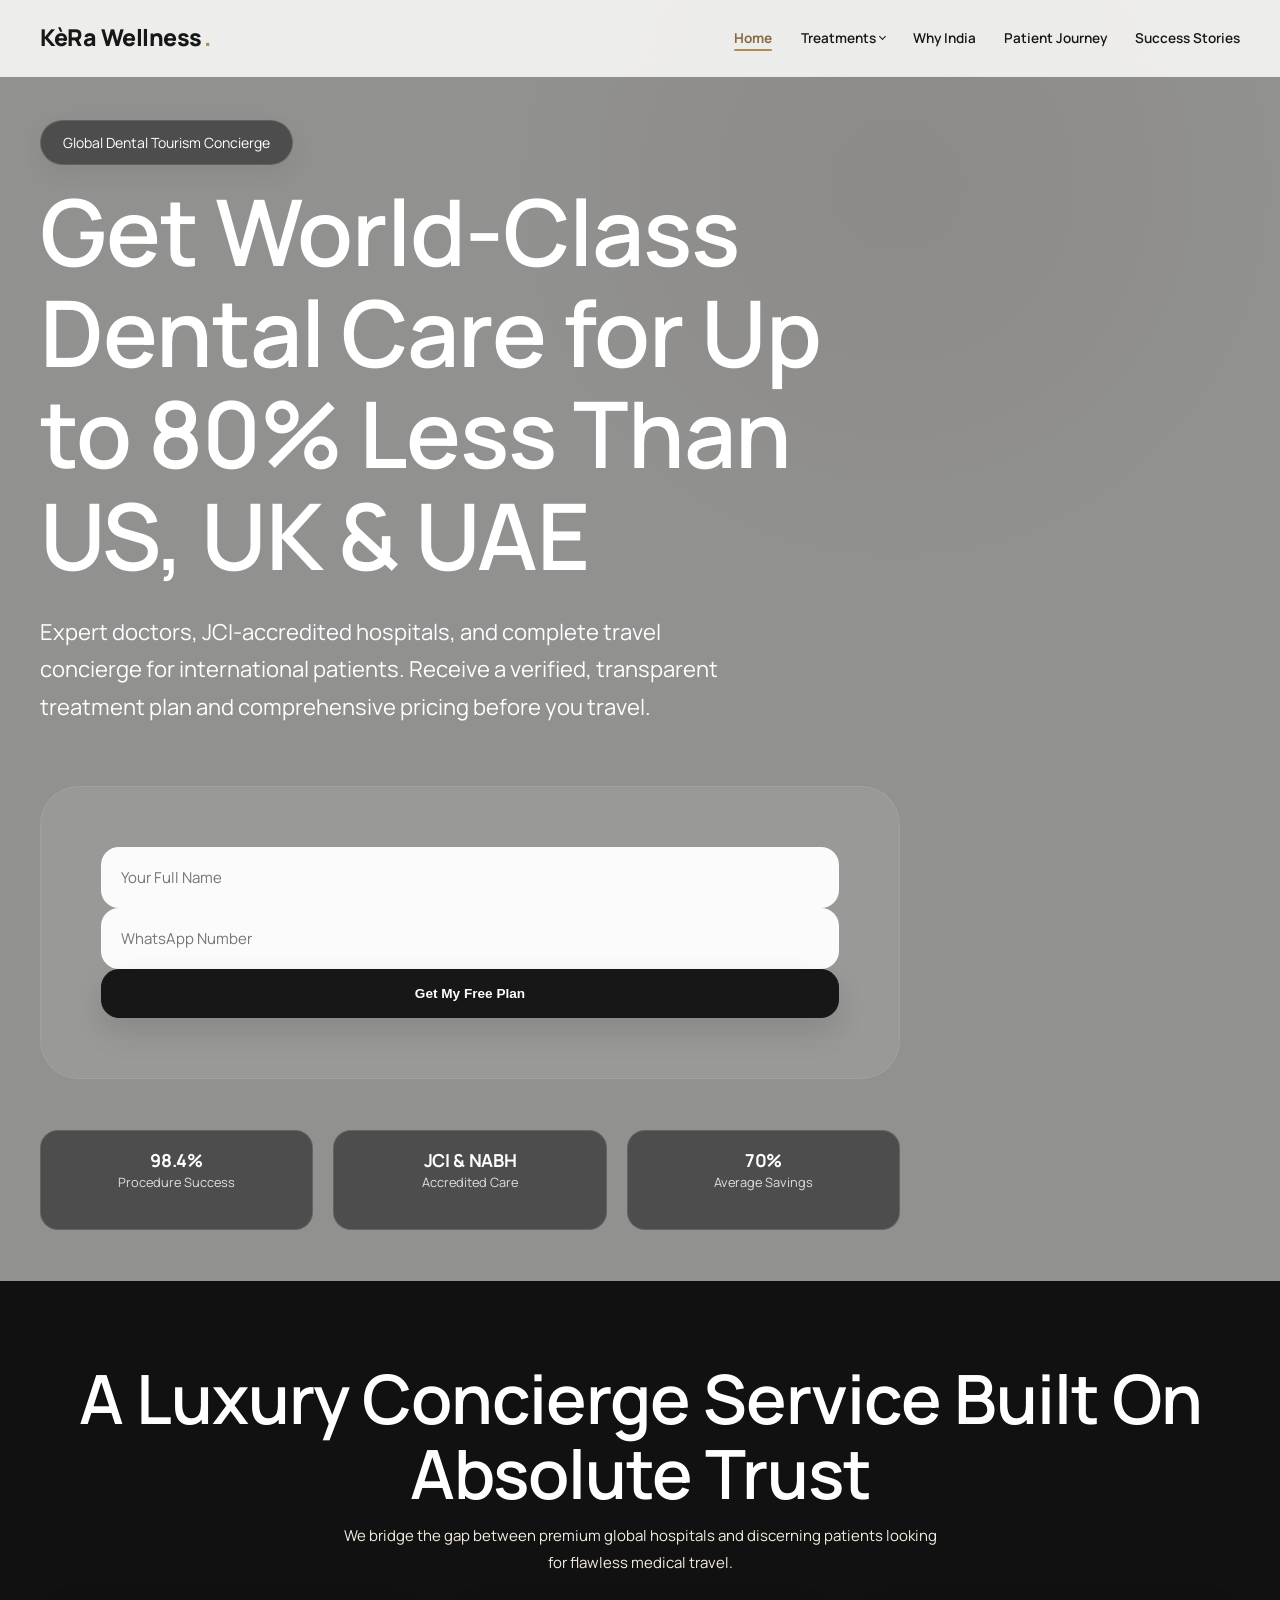
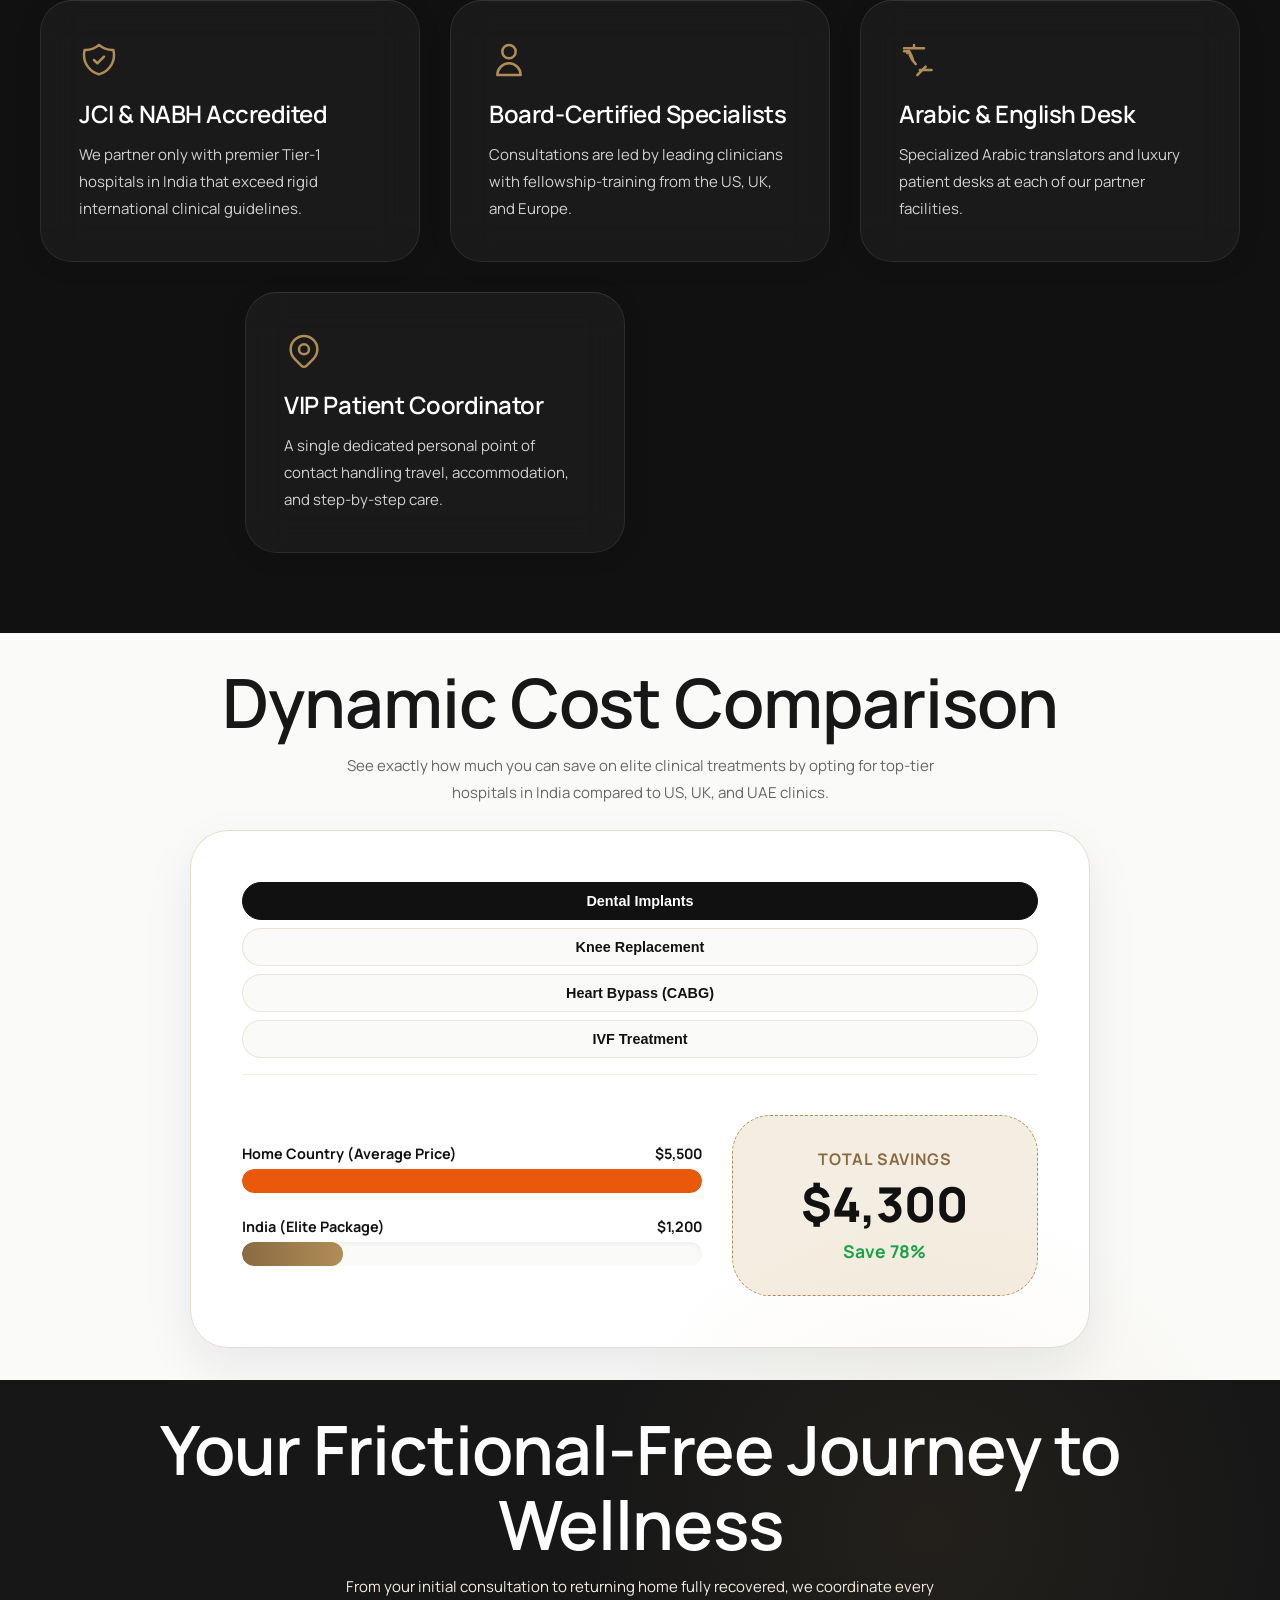
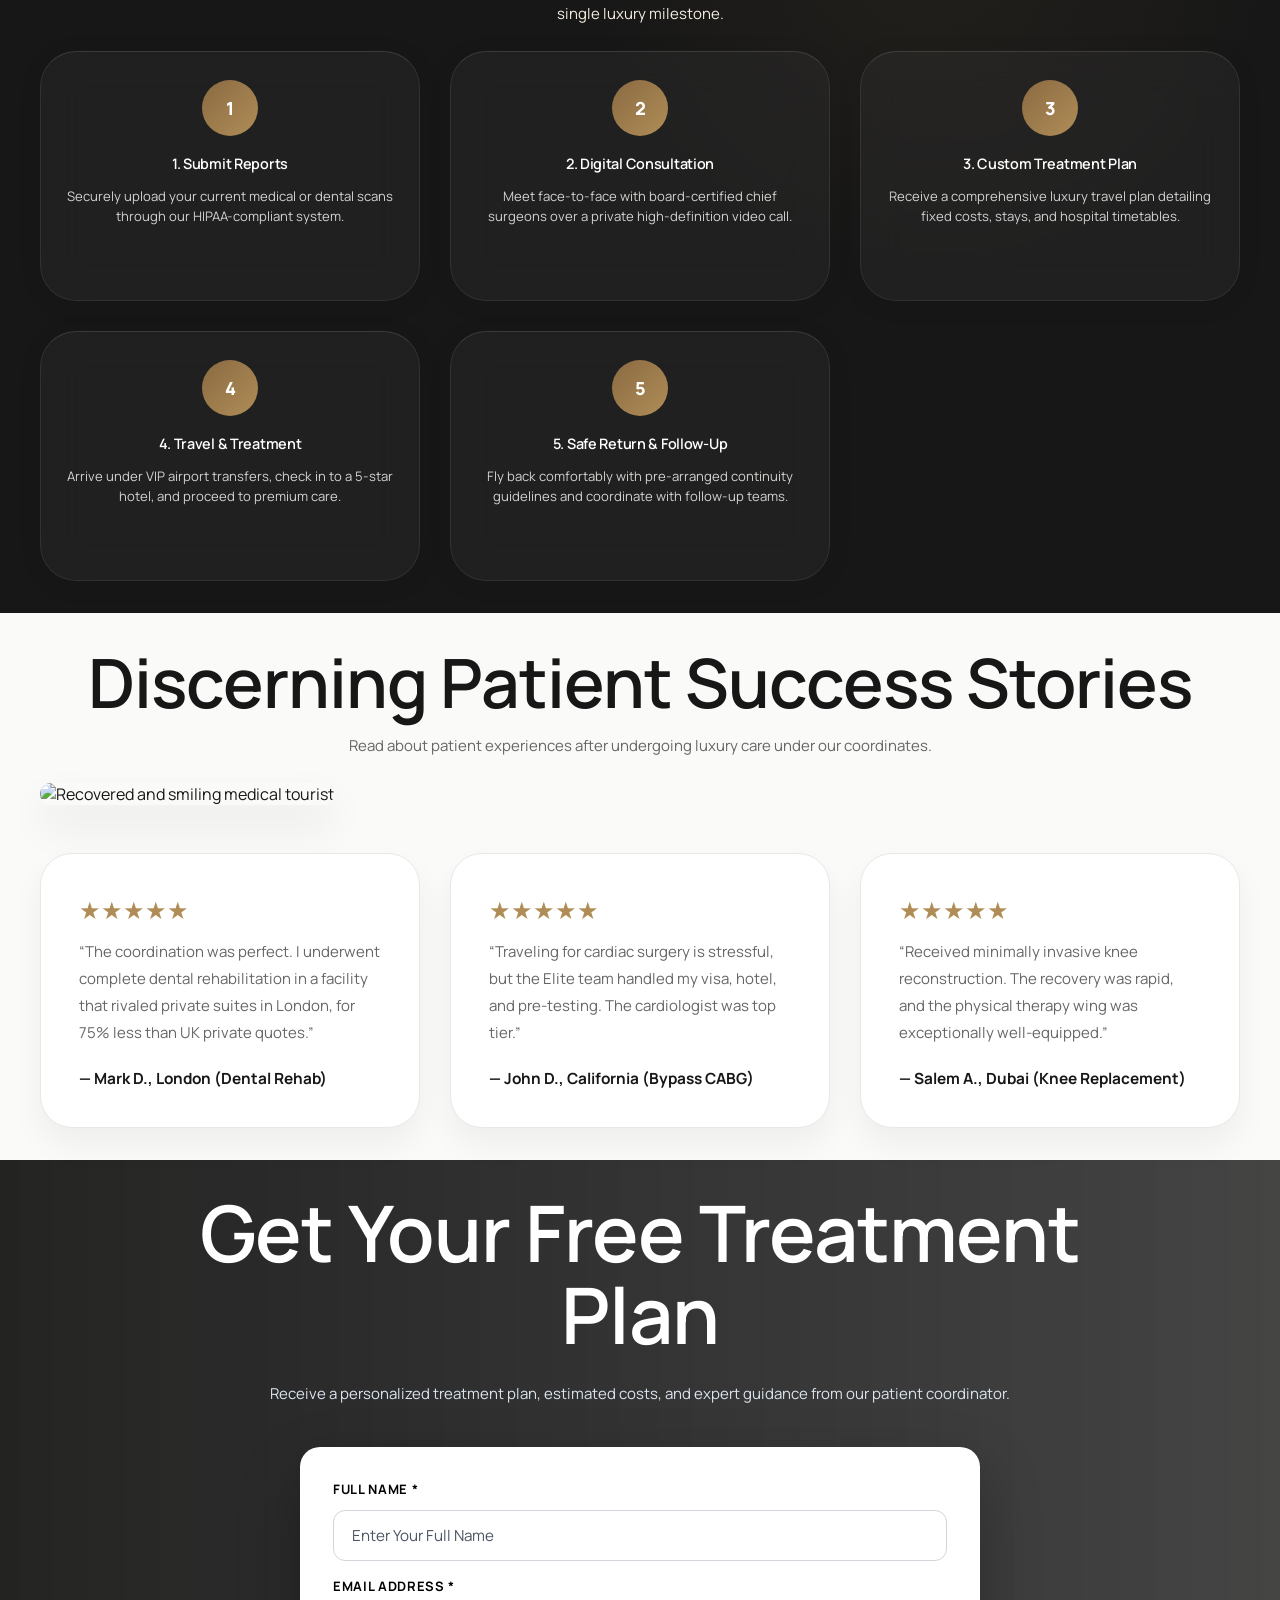
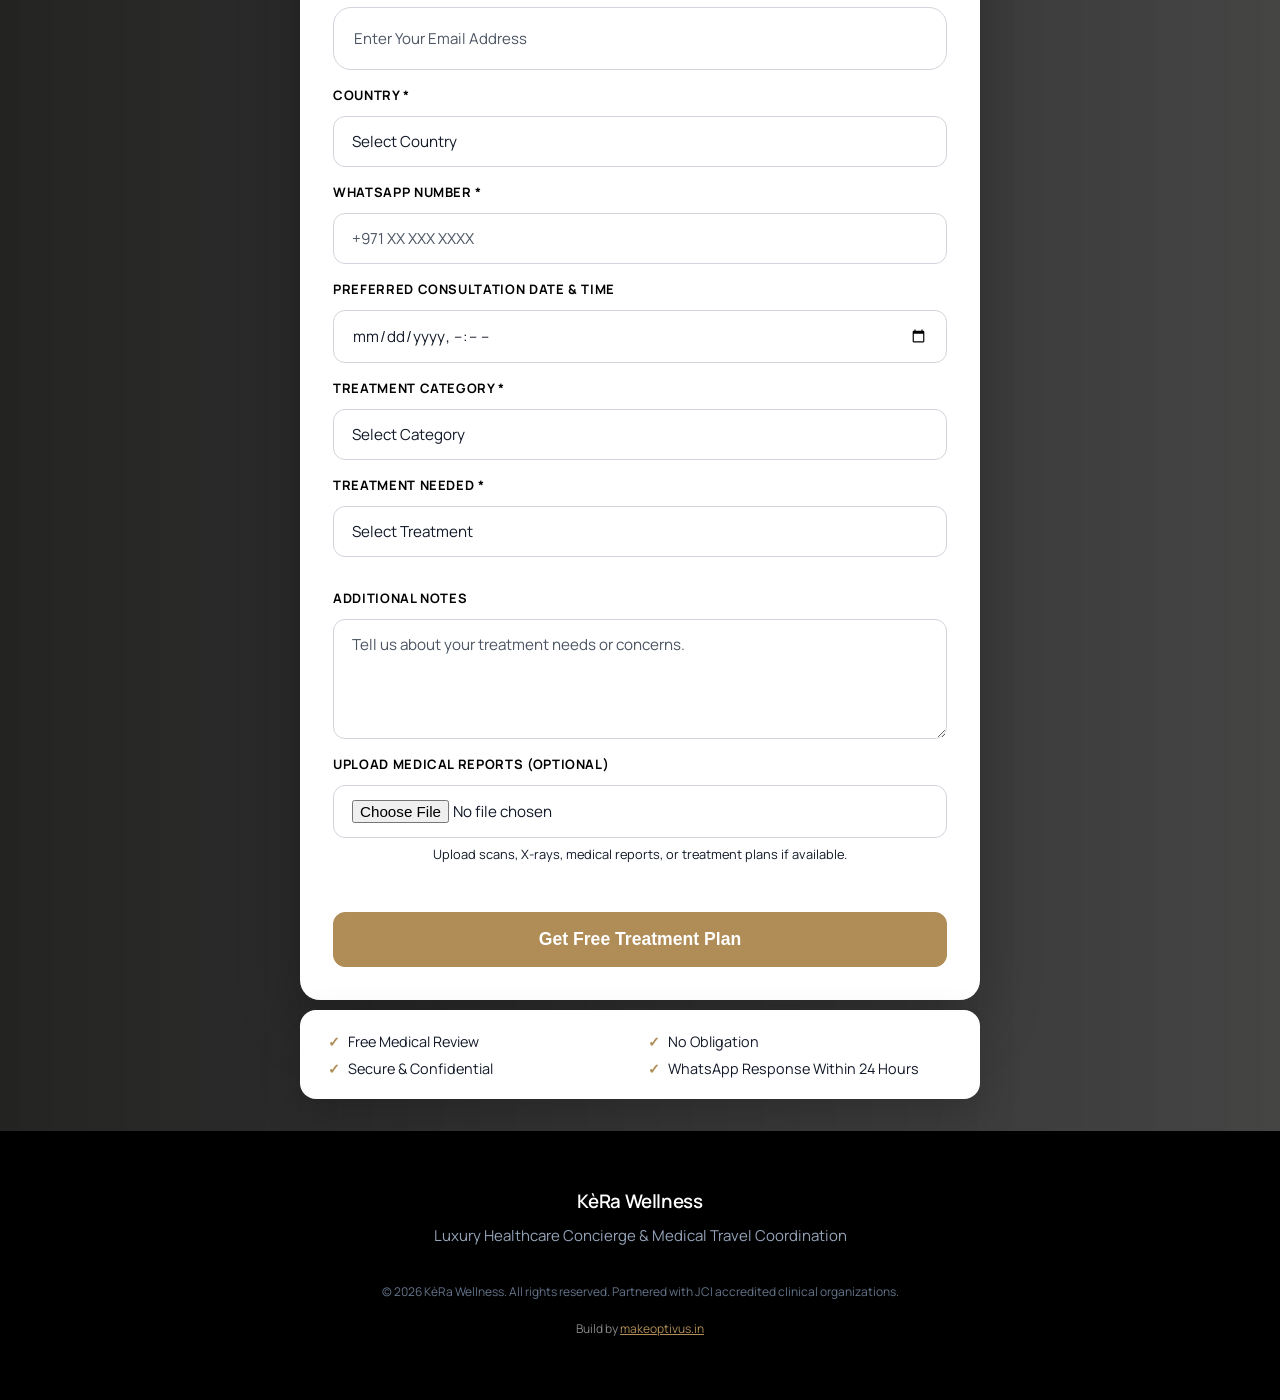
==== commit d693e49b: "fix(security, a11y): resolve SonarCloud security blocker and accessibility issues" ====
--- a/assets/index.html
+++ b/assets/index.html
@@ -56,6 +56,17 @@
       object-fit: cover;
       filter: saturate(0.95) contrast(1.05);
     }
+    .visually-hidden {
+      position: absolute;
+      width: 1px;
+      height: 1px;
+      padding: 0;
+      margin: -1px;
+      overflow: hidden;
+      clip: rect(0, 0, 0, 0);
+      white-space: nowrap;
+      border: 0;
+    }
   </style>
 </head>
 
@@ -75,8 +86,10 @@
       <h3>Instant VIP Callback</h3>
       <p>Enter your details below. A dedicated healthcare coordinator will call you back on WhatsApp within 15 minutes.</p>
       <form id="modalCallbackForm">
-        <input type="text" name="name" placeholder="Your Name" required>
-        <input type="tel" name="phone" placeholder="WhatsApp Number (e.g. +971...)" required>
+        <label for="cbModalName" class="visually-hidden">Your Name</label>
+        <input type="text" id="cbModalName" name="name" placeholder="Your Name" required>
+        <label for="cbModalPhone" class="visually-hidden">WhatsApp Number</label>
+        <input type="tel" id="cbModalPhone" name="phone" placeholder="WhatsApp Number (e.g. +971...)" required>
         <button type="submit" class="btn btn-primary" style="width: 100%;">Request Callback Now</button>
       </form>
       <div id="modalSuccess" style="display: none; color: #16a34a; margin-top: 15px; font-weight: 700;">
@@ -112,7 +125,7 @@
   <!-- Hero Section -->
   <section class="hero">
     <div class="video-background">
-      <video autoplay muted loop playsinline preload="auto" id="heroVideo" aria-hidden="true">
+      <video autoplay muted loop playsinline preload="auto" id="heroVideo">
         <source src="/assets/videos/homepage.mp4" type="video/mp4">
       </video>
       <div class="video-overlay"></div>
@@ -124,8 +137,10 @@
         <p>Expert doctors, JCI-accredited hospitals, and complete travel concierge for international patients. Receive a verified, transparent treatment plan and comprehensive pricing before you travel.</p>
         
         <form id="heroLeadForm" class="hero-form">
-          <input type="text" name="name" placeholder="Your Full Name" required>
-          <input type="tel" name="whatsapp" placeholder="WhatsApp Number" required>
+          <label for="heroLeadName" class="visually-hidden">Your Full Name</label>
+          <input type="text" id="heroLeadName" name="name" placeholder="Your Full Name" required>
+          <label for="heroLeadWhatsapp" class="visually-hidden">WhatsApp Number</label>
+          <input type="tel" id="heroLeadWhatsapp" name="whatsapp" placeholder="WhatsApp Number" required>
           <button type="submit" class="btn btn-primary">Get My Free Plan</button>
         </form>
 
--- a/assets/css/styles.min.css
+++ b/assets/css/styles.min.css
@@ -1 +1 @@
-*,::after,::before{margin:0;padding:0;box-sizing:border-box}html{scroll-behavior:smooth;-webkit-text-size-adjust:100%;font-size:16px;overflow-x:hidden;overflow-x:clip;max-width:100vw;width:100%}body{font-family:Manrope,sans-serif;background:var(--white);color:var(--text-dark);overflow-x:hidden;overflow-x:clip;max-width:100vw;width:100%;position:relative;-webkit-font-smoothing:antialiased;-moz-osx-font-smoothing:grayscale}:root{--bg-primary:#FAFAF8;--bg-secondary:#F3F1EB;--text-dark:#171717;--text-light:#FAFAF8;--text-muted:#666666;--black:#171717;--black-light:#232323;--gold:#B08D57;--gold-rgb:176,141,87;--gold-dark:#8A6A42;--gold-light:#F4EDE1;--white:#FFFFFF;--bg-light:#FAFAF8;--border-gray:#E8E8E8;--card-bg:#FFFFFF;--navy:#111111;--navy-dark:#111111;--navy-light:#232323;--fs-hero:clamp(2.4rem, 8vw + 0.5rem, 5.75rem);--fs-h2:clamp(2rem, 5vw + 0.5rem, 4.25rem);--fs-h2-story:clamp(2rem, 5vw + 0.5rem, 4.5rem);--fs-cta:clamp(2rem, 5.5vw + 0.5rem, 4.875rem);--fs-h3-pain:clamp(1.5rem, 3vw + 0.4rem, 2.375rem);--fs-h3-why:clamp(1.1rem, 1.5vw + 0.3rem, 1.5rem);--fs-h3-proc:clamp(1.25rem, 2vw + 0.25rem, 1.875rem);--fs-hero-stat:clamp(1.15rem, 4vw, 2.5rem);--fs-body:clamp(0.9375rem, 1.1vw, 1rem);--fs-hero-body:clamp(1rem, 2.5vw, 1.375rem);--fs-badge:clamp(0.75rem, 1.2vw, 0.875rem);--fs-label:clamp(0.75rem, 1vw, 0.8125rem);--section-py:clamp(1.25rem, 2.5vw, 2.25rem);--container-px:clamp(1.25rem, 5vw, 2.5rem);--card-pad:clamp(1.5rem, 4vw, 3.4375rem);--gap-grid:clamp(1rem, 2.5vw, 1.875rem);--gap-hero:clamp(1rem, 3vw, 1.125rem);--radius-card:clamp(1.25rem, 3vw, 2.375rem);--radius-btn:clamp(0.875rem, 1.5vw, 1.125rem);--radius-form:clamp(1.5rem, 3vw, 2.5rem);--radius-story-img:clamp(1.5rem, 3.5vw, 2.625rem)}.container{width:100%;max-width:1280px;margin:0 auto;padding:0 var(--container-px)}section{padding:var(--section-py) 0}.hero,.treatment-hero{position:relative;width:100%!important;max-width:100vw!important;box-sizing:border-box!important;overflow:hidden;display:flex;align-items:center;min-height:42vh!important}.whatsapp{position:fixed;bottom:24px;right:24px;width:56px;height:56px;background-color:var(--gold);color:var(--white);border-radius:50%;display:flex;align-items:center;justify-content:center;box-shadow:0 8px 24px rgba(0,0,0,.2);z-index:1000;cursor:pointer;transition:transform .3s ease}@media (min-width:768px){.hero,.treatment-hero{min-height:46vh!important}}@media (min-width:1200px){.hero,.treatment-hero{min-height:50vh!important}}.video-background{position:absolute;inset:0;top:0;left:0;right:0;bottom:0;width:100%!important;min-width:100%!important;height:100%;z-index:1;overflow:hidden;pointer-events:none}.video-background video{width:100%;height:100%;object-fit:cover;object-position:center;opacity:0;transition:opacity .8s ease;transform:scale(1.01)}.video-background video.is-loaded{opacity:1}.video-overlay{position:absolute;inset:0;top:0;left:0;right:0;bottom:0;width:100%!important;min-width:100%!important;height:100%;z-index:2;background:rgba(17,17,17,.45)}.hero .container,.treatment-hero .container{position:relative;z-index:3;width:100%!important;max-width:1280px;box-sizing:border-box}h1,h2,h3{line-height:1.1;font-weight:600;letter-spacing:-.02em}p{line-height:1.8;color:var(--text-muted);font-size:var(--fs-body)}nav{position:fixed;top:0;left:0;width:100%;z-index:999;background:rgba(250,250,248,.88);backdrop-filter:blur(20px);-webkit-backdrop-filter:blur(20px);border-bottom:1px solid var(--border-gray);transition:all .4s ease}.nav-wrapper{display:flex;justify-content:space-between;align-items:center;padding-top:clamp(16px,2.5vw,24px);padding-bottom:clamp(16px,2.5vw,24px);gap:1rem;transition:all .4s ease}.logo{font-size:clamp(1.1rem, 2.2vw, 1.45rem);font-weight:800;letter-spacing:-.5px;flex-shrink:0;max-width:55%;line-height:1.2;color:var(--text-dark);text-decoration:none;display:inline-flex;align-items:center}.logo span{color:var(--gold);margin-left:2px}.nav-links{display:flex;align-items:center;gap:clamp(1.25rem,2.2vw,2.5rem);flex-wrap:nowrap}.nav-links a{text-decoration:none;color:var(--text-dark);font-weight:600;font-size:clamp(.85rem, 1vw, .95rem);white-space:nowrap;transition:color .3s ease}.nav-links a:hover{color:var(--gold-dark)}.nav-dropdown{position:relative;display:inline-block;cursor:pointer}.nav-dropdown>a{display:flex;align-items:center;gap:4px}.nav-dropdown>a::after{content:"";display:inline-block;width:5px;height:5px;border-right:1.5px solid currentColor;border-bottom:1.5px solid currentColor;transform:rotate(45deg);margin-bottom:3px;transition:transform .25s ease}.nav-dropdown:hover>a::after{transform:rotate(-135deg) translateY(-2px)}.dropdown-menu{position:absolute;top:100%;left:50%;transform:translateX(-50%) translateY(15px);background:var(--card-bg);border:1px solid var(--border-gray);border-radius:14px;padding:10px 0;min-width:250px;box-shadow:0 16px 40px rgba(17,17,17,.08);opacity:0;visibility:hidden;transition:all .3s cubic-bezier(.16, 1, .3, 1);z-index:1000}.nav-dropdown:hover .dropdown-menu{opacity:1;visibility:visible;transform:translateX(-50%) translateY(5px)}.dropdown-menu a{display:block;padding:11px 22px;color:var(--text-dark)!important;font-size:.875rem!important;font-weight:500!important;transition:all .25s ease!important;border-bottom:1px solid var(--border-gray)}.dropdown-menu a:last-child{border-bottom:none}.dropdown-menu a:hover{background:rgba(var(--gold-rgb),.08);color:var(--gold-dark)!important;padding-left:26px}.btn-header-cta{padding:clamp(12px,1.5vw,16px);margin-bottom:clamp(12px,2vw,20px);border:1px solid var(--border-gray);border-radius:var(--radius-form);background:var(--card-bg);color:var(--text-dark);font-size:var(--fs-body)}nav.nav-scrolled .nav-wrapper{padding-top:clamp(10px,1.5vw,14px);padding-bottom:clamp(10px,1.5vw,14px)}nav.nav-scrolled .btn-header-cta{box-shadow:0 12px 28px rgba(17,17,17,.08)}.mobile-text{display:none}.btn{display:inline-flex;align-items:center;justify-content:center;padding:clamp(12px,1.5vw,16px) clamp(22px,2.5vw,36px);border-radius:var(--radius-btn);text-decoration:none;font-weight:700;font-size:clamp(.85rem, 1vw, .975rem);transition:all .4s cubic-bezier(.16, 1, .3, 1);touch-action:manipulation;-webkit-tap-highlight-color:transparent;min-height:48px}.btn-primary{background:var(--black);color:var(--white);border:1px solid var(--black);box-shadow:0 14px 30px rgba(17,17,17,.12)}.btn-primary:hover{transform:translateY(-4px);background:var(--gold-dark);border-color:var(--gold-dark);box-shadow:0 20px 40px rgba(17,17,17,.16)}.btn-dark{background:var(--navy);color:#fff;border:1px solid rgba(var(--gold-rgb),.35);box-shadow:0 10px 24px rgba(12,27,51,.2)}.btn-dark:hover{background:var(--navy-light);transform:translateY(-4px);box-shadow:0 16px 30px rgba(12,27,51,.35)}.btn-outline{background:0 0;color:var(--text-dark);border:1.5px solid var(--border-gray)}.btn-outline:hover{background:rgba(var(--gold-rgb),.08);color:var(--gold-dark);border-color:var(--gold-dark);transform:translateY(-4px)}.btn-whatsapp{background:#25d366;color:#fff;border:1.5px solid #20ba59;box-shadow:0 4px 12px rgba(37,211,102,.15)}.btn-whatsapp:hover{background:#1ebe57;color:#fff;border-color:#1a9f4a;transform:translateY(-2px);box-shadow:0 6px 16px rgba(37,211,102,.22)}.treatment-hero .btn-whatsapp{color:#fff}.hero{min-height:60vh!important;background:radial-gradient(circle at 75% center,rgba(250,250,248,.08) 0,rgba(17,17,17,.78) 75%),url("https://images.unsplash.com/photo-1629909613654-28e377c37b09?q=80&w=2200&auto=format&fit=crop") center/cover no-repeat}.hero::before{content:"";position:absolute;width:clamp(300px,60vw,800px);height:clamp(300px,60vw,800px);background:radial-gradient(circle,rgba(176,141,87,.1),transparent 70%);top:-200px;right:0;max-width:100%;pointer-events:none}.hero-content,.treatment-hero-content{position:relative;z-index:2;max-width:860px;padding-top:clamp(4.5rem,8vw,5.5rem);padding-bottom:clamp(.75rem,1.5vw,1.25rem)}.hero-badge{display:inline-block;padding:clamp(8px,1.5vw,12px) clamp(14px,2vw,22px);border-radius:999px;background:rgba(255,255,255,.9);backdrop-filter:blur(12px);-webkit-backdrop-filter:blur(12px);border:1px solid var(--border-gray);box-shadow:0 8px 24px rgba(17,17,17,.06);color:var(--text-dark);font-size:var(--fs-badge);margin-bottom:clamp(10px,1.8vw,16px)}.hero h1{font-size:var(--fs-hero);font-weight:600;letter-spacing:clamp(-1px, -.2vw, -2px);color:#fff;margin-bottom:clamp(16px,3vw,28px);line-height:1.1}.hero p{font-size:var(--fs-hero-body);color:rgba(250,250,248,.84);max-width:680px;margin-bottom:clamp(14px,2.5vw,20px);line-height:1.7}.hero-buttons{display:flex;gap:var(--gap-hero);flex-wrap:wrap}.hero-bottom{margin-top:clamp(2.5rem,4vw,3.75rem);display:flex;flex-direction:row;flex-wrap:nowrap;gap:clamp(10px,1.6vw,24px);align-items:stretch;width:100%}.hero-box{flex:1 1 0;min-width:0;padding:clamp(12px,1.4vw,18px) clamp(10px,1.2vw,18px);border-radius:18px;background:rgba(255,255,255,.06);border:1px solid rgba(255,255,255,.1);backdrop-filter:blur(8px);-webkit-backdrop-filter:blur(8px);transition:transform .4s ease,background .4s ease;text-align:center;box-sizing:border-box}.hero-box:hover{transform:translateY(-6px);background:rgba(255,255,255,.1)}.hero-box h3{font-size:clamp(.95rem, 1.4vw, 1.3rem);color:#fff;margin-bottom:4px;font-weight:700;line-height:1.25;white-space:nowrap}.hero-box p{color:#dbe4ee;font-size:clamp(.6rem, 1vw, .875rem);line-height:1.2}.section-title{text-align:center;margin-bottom:clamp(1rem,2vw,1.5rem)}.section-title h2{font-size:var(--fs-h2);letter-spacing:clamp(-1px, -.2vw, -2px);margin-bottom:clamp(8px,1.2vw,12px)}.section-title p{max-width:600px;margin:0 auto}.pain{background:#fff}.pain-wrapper{display:grid;grid-template-columns:1fr 1fr;gap:var(--gap-grid)}.pain-card{padding:var(--card-pad);border-radius:var(--radius-card)}.pain-left{background:#fff7ed;border:1px solid #fed7aa}.pain-right{background:#f0fdf4;border:1px solid #bbf7d0}.pain-label{display:inline-block;padding:clamp(7px,1vw,10px) clamp(12px,1.5vw,18px);border-radius:999px;font-size:var(--fs-label);font-weight:700;margin-bottom:clamp(16px,2.5vw,26px)}.pain-left .pain-label{background:#ea580c;color:#fff}.pain-right .pain-label{background:#16a34a;color:#fff}.pain-card h3{font-size:var(--fs-h3-pain);margin-bottom:clamp(18px,3vw,30px)}.pain-card ul{list-style:none}.pain-card li{position:relative;padding-left:clamp(24px,3vw,34px);margin-bottom:clamp(14px,2vw,22px);line-height:1.8;color:#475569;font-size:var(--fs-body)}.pain-left li::before{content:"✗";color:#ea580c;position:absolute;left:0;top:2px;font-size:clamp(16px, 2vw, 20px);font-weight:900}.pain-right li::before{content:"✓";color:#16a34a;position:absolute;left:0;top:2px;font-size:clamp(16px, 2vw, 20px);font-weight:900}.before-after-section{background:var(--white);padding:var(--section-py) 0}.ba-visual{max-width:min(920px,100%);margin:0 auto clamp(1.5rem,4vw,3rem);text-align:center}.ba-visual img{width:100%;max-height:min(380px,52vw);object-fit:cover;border-radius:clamp(16px,3vw,24px);box-shadow:0 16px 40px rgba(0,0,0,.08);display:block}.ba-grid{display:grid;grid-template-columns:repeat(2,1fr);gap:clamp(1rem,3vw,2rem)}.ba-card{text-align:center;padding:clamp(1.25rem,3vw,2rem);background:var(--bg-secondary);border:1px solid var(--border-gray);border-radius:var(--radius-card)}.ba-card h3{color:var(--text-dark);font-size:clamp(1.05rem, 2vw, 1.35rem);margin-bottom:.75rem}.ba-card p{color:#475569;font-size:var(--fs-body);line-height:1.7}.ba-label{display:inline-block;padding:6px 14px;border-radius:999px;margin-bottom:12px;font-weight:700;font-size:.8rem;letter-spacing:.04em}.ba-label--before{background:#ea580c;color:#fff}.ba-label--after{background:#16a34a;color:#fff}.testimonial-grid--cols-2{grid-template-columns:repeat(2,1fr)}@media (max-width:767px){.ba-grid,.testimonial-grid--cols-2{grid-template-columns:1fr}.ba-visual img{max-height:min(280px,65vw)}.ba-card{padding:1.25rem 1rem}}.why-us{background:var(--black);color:#fff}.why-grid{display:grid;grid-template-columns:repeat(6,1fr);gap:var(--gap-grid)}.why-grid>.why-card{grid-column:span 2}.why-grid>.why-card:nth-child(4){grid-column:2/span 2}.why-grid>.why-card:nth-child(5){grid-column:4/span 2}.why-card{background:rgba(255,255,255,.04);backdrop-filter:blur(20px);-webkit-backdrop-filter:blur(20px);padding:clamp(1.5rem,3vw,2.5rem);border-radius:clamp(1.25rem,2.5vw,2rem);border:1px solid rgba(255,255,255,.08);border-top:1px solid rgba(255,255,255,.12);box-shadow:0 4px 24px rgba(0,0,0,.08);transition:all .4s cubic-bezier(.16, 1, .3, 1);position:relative}.why-card:hover{background:rgba(255,255,255,.06);border-color:rgba(var(--gold-rgb),.32);transform:translateY(-5px)}.why-card h3{font-size:var(--fs-h3-why);margin-bottom:clamp(8px,1.5vw,14px)}.why-card p{color:rgba(250,250,248,.82)}.story-wrapper{display:flex;flex-direction:column;gap:clamp(2rem,6vw,4.375rem)}.story-image{position:relative;width:100%}.story-image img{width:100%;height:clamp(320px,55vw,760px);object-fit:cover;border-radius:var(--radius-story-img);display:block}.story-text-sticky{margin-top:10px}.story-text-sticky h2{font-size:var(--fs-h2-story);letter-spacing:clamp(-1px, -.2vw, -2px);margin-bottom:clamp(14px,2.5vw,28px);line-height:1.1}.story-points{margin-top:clamp(1.5rem,3vw,2.5rem);display:grid;grid-template-columns:repeat(2,1fr);gap:var(--gap-grid)}.story-box{background:var(--card-bg);padding:clamp(1.25rem,2.5vw,1.875rem);border-radius:clamp(1rem,2vw,1.625rem);box-shadow:0 16px 32px rgba(17,17,17,.05);border:1px solid var(--border-gray);transition:all .4s cubic-bezier(.16, 1, .3, 1)}.story-box h4{margin-bottom:8px;font-size:clamp(.9rem, 1.3vw, 1rem)}.story-box p{font-size:var(--fs-body)}.process{background:var(--black);color:#fff;position:relative;overflow:visible}.process::before{content:"";position:absolute;width:clamp(300px,55vw,700px);height:clamp(300px,55vw,700px);background:radial-gradient(circle,rgba(var(--gold-rgb),.08),transparent 70%);right:0;top:-200px;max-width:100%;pointer-events:none}.process-grid{display:grid;grid-template-columns:repeat(3,1fr);gap:var(--gap-grid);position:relative;z-index:2;align-items:stretch}.process-grid--steps{grid-template-columns:repeat(5,minmax(0,1fr));gap:clamp(.75rem,1.4vw,1.25rem)}@media (max-width:1199px){.process-grid--steps{grid-template-columns:repeat(3,minmax(0,1fr))}}@media (max-width:991px){.process-grid--steps{grid-template-columns:repeat(2,minmax(0,1fr))}}.process-card{display:flex;flex-direction:column;align-items:center;text-align:center;height:100%;min-height:clamp(210px,20vw,250px);background:rgba(255,255,255,.04);backdrop-filter:blur(20px);-webkit-backdrop-filter:blur(20px);border:1px solid rgba(255,255,255,.08);border-top:1px solid rgba(255,255,255,.12);padding:clamp(1.25rem,2.5vw,1.75rem) clamp(1rem,2vw,1.35rem);border-radius:clamp(1.25rem,3vw,2.25rem);box-shadow:0 4px 24px rgba(0,0,0,.08);transition:all .4s cubic-bezier(.16, 1, .3, 1);position:relative;box-sizing:border-box}.process-card:hover{background:rgba(255,255,255,.06);border-color:rgba(var(--gold-rgb),.32);transform:translateY(-5px)}.process-top{display:flex;align-items:center;justify-content:center;width:100%;margin-bottom:clamp(12px,2vw,18px)}.process-number{width:clamp(44px,5vw,56px);height:clamp(44px,5vw,56px);flex-shrink:0;border-radius:50%;background:linear-gradient(135deg,var(--gold-dark),var(--gold));display:flex;align-items:center;justify-content:center;color:var(--white);font-weight:800;font-size:clamp(14px, 1.5vw, 18px)}.process-line{display:none}.process-card h3{font-size:clamp(.9rem, 1.05vw, 1.05rem);line-height:1.35;margin-bottom:clamp(8px,1.2vw,12px);width:100%;overflow-wrap:break-word;word-wrap:break-word;hyphens:auto}.process-card p{color:rgba(250,250,248,.82);font-size:clamp(.82rem, .95vw, .9rem);line-height:1.55;width:100%;margin:0;flex:1}.process .process-card,html[lang=ar] .process .process-card{text-align:center;align-items:center}html[lang=ar] .process .process-top{flex-direction:row;justify-content:center}.testimonials{background:var(--bg-primary)}.testimonial-grid{display:grid;grid-template-columns:repeat(3,1fr);gap:var(--gap-grid)}.testimonial-card{padding:clamp(1.5rem,3vw,2.625rem);background:var(--card-bg);border-radius:clamp(1.25rem,2.5vw,2rem);box-shadow:0 16px 32px rgba(17,17,17,.05);border:1px solid var(--border-gray);transition:all .4s cubic-bezier(.16, 1, .3, 1)}.testimonial-card:hover{transform:translateY(-5px);box-shadow:0 24px 48px rgba(17,17,17,.08)}.testimonial-card h4{margin-top:clamp(14px,2vw,22px);font-size:clamp(.875rem, 1.2vw, 1rem)}.testimonial-card p{font-size:var(--fs-body)}.cta{background:linear-gradient(to right,rgba(17,17,17,.92),rgba(17,17,17,.78)),url("https://images.unsplash.com/photo-1520607162513-77705c0f0d4a?q=80&w=2200&auto=format&fit=crop") center/cover no-repeat;text-align:center;color:#fff}.cta h2{font-size:var(--fs-cta);letter-spacing:clamp(-1px, -.2vw, -2px);max-width:980px;margin:0 auto clamp(16px,2.5vw,24px);line-height:1.05}.cta p{max-width:760px;margin:0 auto clamp(1rem,2vw,1.5rem);color:#dbe4ee}form{max-width:960px;margin:clamp(2rem,5vw,3.75rem) auto 0;background:rgba(255,255,255,.08);backdrop-filter:blur(16px);-webkit-backdrop-filter:blur(16px);padding:clamp(1.5rem,5vw,3.75rem);border-radius:var(--radius-form);border:1px solid rgba(255,255,255,.08)}.form-grid{display:grid;grid-template-columns:1fr 1fr;gap:var(--gap-grid)}input,select,textarea{width:100%;padding:clamp(14px,1.8vw,20px);border:none;border-radius:clamp(12px,1.5vw,18px);font-family:inherit;font-size:clamp(.875rem, 1.2vw, .9375rem);background:rgba(255,255,255,.96);outline:0;appearance:none;-webkit-appearance:none;min-height:48px}input:focus,select:focus,textarea:focus{box-shadow:0 0 0 3px rgba(var(--gold-rgb),.14)}textarea{min-height:140px;resize:vertical}.form-label{display:block;margin-bottom:8px;font-weight:600;text-transform:uppercase;color:#fff;font-size:13px;letter-spacing:.05em;text-align:left}.form-note{margin-top:24px;font-size:13px;color:#dbe4ee;text-align:center}.full{grid-column:1/-1}button{border:none;cursor:pointer;width:100%;touch-action:manipulation;-webkit-tap-highlight-color:transparent}.form-bottom{display:flex;justify-content:center;gap:clamp(1rem,3vw,1.875rem);flex-wrap:wrap;margin-top:clamp(16px,2.5vw,28px)}.form-bottom div{color:#dbe4ee;font-size:clamp(.75rem, 1vw, .875rem)}footer{background:#000;color:#fff;text-align:center;padding:clamp(2.5rem,5vw,3.75rem) 0}footer p{color:#94a3b8;margin-top:10px;font-size:var(--fs-body)}.whatsapp{position:fixed;bottom:clamp(16px,3vw,24px);right:clamp(16px,3vw,24px);width:clamp(52px,6vw,64px);height:clamp(52px,6vw,64px);border-radius:50%;background:#25d366;display:flex;align-items:center;justify-content:center;color:#fff;text-decoration:none;z-index:998;box-shadow:0 14px 30px rgba(37,211,102,.4);transition:transform .35s ease,box-shadow .35s ease;touch-action:manipulation;-webkit-tap-highlight-color:transparent}.whatsapp:hover{transform:scale(1.08) translateY(-4px);box-shadow:0 18px 40px rgba(37,211,102,.5)}@media (max-width:599px){.whatsapp{display:none}}.cta>.container{display:flex;flex-direction:column;align-items:center;width:100%}.cta form.consultation-form{background:#fff;backdrop-filter:none;-webkit-backdrop-filter:none;border:1px solid rgba(255,255,255,.12);box-shadow:0 24px 60px rgba(0,0,0,.28);max-width:680px;width:100%;margin:1rem auto 0;padding:clamp(1.25rem,3vw,2rem);border-radius:20px;box-sizing:border-box}.consultation-form{display:flex;flex-direction:column;gap:1rem;max-width:680px;margin:1rem auto;width:100%;padding:0 clamp(1rem,2vw,2rem);box-sizing:border-box}.consultation-form .form-group{display:flex;flex-direction:column;gap:.5rem;text-align:left;width:100%}html[lang=ar] .consultation-form,html[lang=ar] .consultation-form .form-group{text-align:right}html[lang=ar] .consultation-form label.form-label{text-align:right}html[lang=ar] .consultation-form input,html[lang=ar] .consultation-form select,html[lang=ar] .consultation-form textarea{text-align:right;direction:rtl}html[lang=ar] .consultation-form .form-help-text{text-align:right}.consultation-form label.form-label{font-weight:700!important;text-transform:uppercase;color:#000!important;font-size:13px;letter-spacing:.05em;margin-bottom:.25rem;display:block}.cta .consultation-form label.form-label{color:#000!important}.consultation-form input[type=datetime-local],.consultation-form input[type=file],.consultation-form input[type=tel],.consultation-form input[type=text],.consultation-form select,.consultation-form textarea{width:100%;padding:14px 18px;border:1px solid var(--border-gray);border-radius:12px;background:var(--card-bg);color:var(--text-dark);font-size:.95rem;box-sizing:border-box;outline:0;transition:border-color .2s ease,box-shadow .2s ease}.cta .consultation-form input,.cta .consultation-form select,.cta .consultation-form textarea{background:#fff!important;color:#111827!important;border:1.5px solid #d1d5db!important}.consultation-form input:focus,.consultation-form select:focus,.consultation-form textarea:focus{border-color:var(--gold)!important;box-shadow:0 0 0 3px rgba(176,141,87,.25)!important}.consultation-form input::placeholder,.consultation-form textarea::placeholder{color:#4b5563!important;opacity:1!important}.consultation-form select option{background-color:#fff!important;color:#111827!important}.consultation-form textarea{min-height:120px;resize:vertical}.consultation-form button.submit-btn{width:100%;padding:16px;background:var(--gold);color:var(--white);border:1px solid var(--gold);font-size:1.1rem;font-weight:600;border-radius:12px;cursor:pointer;transition:all .3s ease;margin-top:.5rem}.consultation-form button.submit-btn:hover{background:var(--gold-dark);border-color:var(--gold-dark);transform:translateY(-2px)}.calc-section{background:rgba(var(--gold-rgb),.08);border:1px solid rgba(var(--gold-rgb),.3);padding:1.5rem;border-radius:12px;margin:1rem 0;text-align:left}.calc-title{font-size:1.1rem;font-weight:700;color:var(--gold);margin-bottom:1rem;text-transform:uppercase;letter-spacing:.05em}.calc-section label{font-size:.85rem;font-weight:600;text-transform:uppercase;display:block;margin-bottom:.5rem}.cta .calc-section label{color:#000!important}.calc-input{width:100%;padding:10px 14px;border:1.5px solid #d1d5db!important;border-radius:8px;font-size:1rem;margin-bottom:1rem;background:#fff!important;color:#111827!important}.calc-results{display:flex;flex-direction:column;gap:.5rem;border-top:1px solid rgba(var(--gold-rgb),.2);padding-top:.75rem}.calc-results p{margin:0;display:flex;justify-content:space-between;font-size:.95rem;font-weight:500;color:#111827!important}.calc-results span{font-weight:700}#dubaiCost{color:#ea580c}#indiaCost{color:#16a34a}#savings{color:var(--gold)}.trust-messages{width:100%;max-width:680px;margin:0 auto}.trust-messages ul{list-style:none;padding:0;margin:.75rem auto 0;max-width:680px;width:100%;display:grid;grid-template-columns:1fr 1fr;gap:.5rem 1rem;font-size:.9rem;text-align:left}.cta .trust-messages{background:#fff;border-radius:16px;padding:clamp(1rem,2.5vw,1.35rem) clamp(1.15rem,3vw,1.75rem);margin-top:.65rem;box-shadow:0 16px 40px rgba(0,0,0,.18)}.cta .trust-messages ul{color:#111827!important;margin:0;justify-items:start}.cta .trust-messages li,.cta .trust-messages li span{color:#111827!important}html[lang=ar] .trust-messages ul{text-align:right;justify-items:end}@media (max-width:599px){.trust-messages ul{grid-template-columns:1fr}.consultation-form,.cta form.consultation-form{padding:1.25rem 1rem;margin-left:auto;margin-right:auto}}.trust-messages li{display:flex;align-items:center;gap:.5rem}.trust-messages li::before{content:"✓";color:var(--gold);font-weight:700}.success-box{text-align:center;padding:3rem 2rem;background:var(--card-bg);border:2px solid var(--gold);border-radius:20px;max-width:600px;margin:3rem auto 0}.success-box h2{font-size:2rem;color:var(--gold);margin-bottom:1rem}.success-box p{color:var(--text-muted);font-size:1.1rem;line-height:1.6}.whatsapp:hover{transform:scale(1.08) translateY(-4px);box-shadow:0 18px 40px rgba(37,211,102,.5)}.whatsapp-icon{width:clamp(24px,3.5vw,32px);height:clamp(24px,3.5vw,32px);position:relative;z-index:2}.whatsapp-pulse{position:absolute;width:100%;height:100%;border-radius:50%;background:var(--gold);opacity:.4;animation:whatsapp-pulse 2s infinite;z-index:1}@keyframes whatsapp-pulse{0%{transform:scale(1);opacity:.6}100%{transform:scale(1.6);opacity:0}}[data-reveal]{opacity:0;transform:translateY(48px) scale(.98);transition:opacity .85s cubic-bezier(.22, 1, .36, 1),transform .85s cubic-bezier(.22, 1, .36, 1)}[data-reveal].is-visible{opacity:1;transform:translateY(0) scale(1)}.story-image[data-reveal]{transform:translateX(-40px) scale(.98)}.story-image[data-reveal].is-visible{transform:translateX(0) scale(1)}.card-hover{transition:transform .45s cubic-bezier(.22, 1, .36, 1),box-shadow .45s ease,border-color .35s ease}.card-hover:hover{transform:translateY(-10px) scale(1.02)}.pain-card.card-hover:hover{box-shadow:0 28px 60px rgba(15,23,42,.12)}.why-card.card-hover:hover{background:rgba(255,255,255,.1);box-shadow:0 24px 50px rgba(0,0,0,.25);border-color:rgba(var(--gold-rgb),.22)}.story-box.card-hover:hover{box-shadow:0 24px 50px rgba(15,23,42,.12)}.process-card.card-hover:hover{background:rgba(255,255,255,.09);box-shadow:0 24px 50px rgba(0,0,0,.3);border-color:rgba(var(--gold-rgb),.24)}.testimonial-card.card-hover:hover{background:#fff;box-shadow:0 24px 50px rgba(15,23,42,.1)}@media (max-width:991px){.pain-wrapper{grid-template-columns:1fr}.why-grid{grid-template-columns:repeat(2,1fr)}.why-grid>.why-card{grid-column:span 1}.why-grid>.why-card:nth-child(4){grid-column:auto}.why-grid>.why-card:nth-child(5){grid-column:1/span 2;max-width:480px;margin-inline:auto;width:100%}.story-wrapper{grid-template-columns:1fr}.story-text-sticky{position:relative;top:0;padding:0;margin:0}.story-image img{height:clamp(260px,50vw,480px)}.process-grid{grid-template-columns:repeat(2,1fr)}.testimonial-grid{grid-template-columns:repeat(2,1fr)}.form-grid{grid-template-columns:1fr 1fr}.story-points{grid-template-columns:1fr}}@media (max-width:767px){.hero::before,.process::before{display:none!important}.hero-bottom{flex-direction:row;flex-wrap:nowrap;gap:.75rem}.hero-box{flex:1 1 0;min-width:0}.process-grid:not(.process-grid--steps){grid-template-columns:1fr}.treatment-benefits-grid{display:flex!important;flex-direction:row!important;flex-wrap:nowrap!important;overflow-x:auto!important;overflow-y:hidden!important;scroll-snap-type:x mandatory!important;-webkit-overflow-scrolling:touch!important;gap:16px!important;padding:8px 4px 18px 4px!important;scrollbar-width:none!important;-ms-overflow-style:none!important}.treatment-benefits-grid::-webkit-scrollbar{display:none!important;width:0!important;height:0!important}.treatment-benefits-grid .benefit-card{flex:0 0 280px!important;width:280px!important;max-width:280px!important;scroll-snap-align:start!important;padding:1.5rem!important;box-sizing:border-box!important;display:flex!important;flex-direction:column!important}.why-grid{display:flex!important;flex-direction:row!important;flex-wrap:nowrap!important;overflow-x:auto!important;overflow-y:hidden!important;scroll-snap-type:x mandatory!important;-webkit-overflow-scrolling:touch!important;gap:16px!important;padding:8px 4px 18px 4px!important;scrollbar-width:none!important;-ms-overflow-style:none!important}.why-grid::-webkit-scrollbar{display:none!important;width:0!important;height:0!important}.why-card{flex:0 0 280px!important;width:280px!important;max-width:280px!important;scroll-snap-align:start!important;box-sizing:border-box!important;display:flex!important;flex-direction:column!important}.why-grid>.why-card:nth-child(5){max-width:280px!important;width:280px!important;margin-inline:0!important}.process{overflow:visible!important}.process-grid--steps{display:flex!important;flex-direction:column!important;position:relative!important;gap:0!important;padding-bottom:2rem!important}.process-grid--steps .process-card{position:-webkit-sticky!important;position:sticky!important;min-height:auto!important;width:100%!important;max-width:100%!important;background:#fff!important;color:#171717!important;border:1.5px solid var(--border-gray)!important;border-top:3px solid var(--gold)!important;border-radius:20px!important;box-shadow:0 -4px 16px rgba(0,0,0,.06),0 10px 28px rgba(17,17,17,.1)!important;padding:1.5rem 1.25rem 1.75rem!important;margin-bottom:24px!important;transform:none!important;opacity:1!important;box-sizing:border-box!important}.process-grid--steps .process-card h3{color:#171717!important;font-size:1.1rem!important;font-weight:700!important;margin-bottom:8px!important;margin-top:6px!important}.process-grid--steps .process-card p{color:#555!important;font-size:.88rem!important;line-height:1.55!important}.process-grid--steps .process-card .process-number{background:#171717!important;color:var(--gold)!important;font-size:16px!important;font-weight:800!important;width:44px!important;height:44px!important}.process-grid--steps .process-card:first-child{top:76px!important;z-index:1!important}.process-grid--steps .process-card:nth-child(2){top:92px!important;z-index:2!important}.process-grid--steps .process-card:nth-child(3){top:108px!important;z-index:3!important}.process-grid--steps .process-card:nth-child(4){top:124px!important;z-index:4!important}.process-grid--steps .process-card:nth-child(5){top:140px!important;z-index:5!important;margin-bottom:36px!important}.story-points{grid-template-columns:1fr}.testimonial-grid{grid-template-columns:1fr}}@media (max-width:599px){:root{--container-px:1.125rem}.pain-wrapper{grid-template-columns:1fr}.story-wrapper{grid-template-columns:1fr}.form-grid{grid-template-columns:1fr}.story-points{grid-template-columns:1fr}.process-grid:not(.process-grid--steps){grid-template-columns:1fr}.testimonial-grid{grid-template-columns:1fr}.hero-buttons{flex-direction:column;align-items:flex-start}.hero-buttons .btn{width:100%;max-width:340px}.hero-bottom{flex-direction:row!important;flex-wrap:nowrap!important;gap:6px!important;justify-content:space-between!important;margin-top:.85rem!important;width:100%!important}.hero-box{flex:1 1 0!important;min-width:0!important;padding:8px 4px!important;border-radius:12px!important;background:rgba(255,255,255,.08)!important;border:1px solid rgba(255,255,255,.12)!important;box-sizing:border-box!important}.hero-box h3{font-size:clamp(.72rem, 2.7vw, .85rem)!important;white-space:normal!important;word-break:normal!important;line-height:1.18!important;margin-bottom:2px!important;font-weight:700!important}.hero-box p{font-size:clamp(.55rem, 1.9vw, .65rem)!important;line-height:1.15!important;margin:0!important;white-space:normal!important}.patient-video-grid{flex-wrap:nowrap!important;overflow-x:auto!important;overflow-y:hidden!important;justify-content:flex-start!important;scroll-snap-type:x mandatory;-webkit-overflow-scrolling:touch;padding:4px 4px 16px 4px;gap:16px;scrollbar-width:none!important;-ms-overflow-style:none!important}.patient-video-grid::-webkit-scrollbar{display:none!important;width:0!important;height:0!important}.patient-video-card{flex:0 0 280px!important;max-width:280px!important;width:280px!important;scroll-snap-align:start}.form-bottom{flex-direction:column;align-items:center;gap:.75rem}button.btn.btn-primary.full{padding:16px;font-size:1rem}.story-image img{height:320px}.hero,.treatment-hero{width:100%!important;max-width:100vw!important;box-sizing:border-box!important;min-height:auto!important;padding-top:0!important;padding-bottom:1.25rem!important;align-items:flex-start!important}.hero-content,.treatment-hero-content{padding-top:4.85rem!important;padding-bottom:.5rem!important}.hero-badge{padding:4px 12px!important;font-size:.72rem!important;margin-bottom:8px!important}.hero h1{font-size:clamp(1.35rem, 5.8vw, 1.75rem)!important;line-height:1.18!important;margin-bottom:8px!important;letter-spacing:-.5px!important}.hero p{font-size:.82rem!important;line-height:1.4!important;margin-bottom:12px!important}.hero-buttons{gap:8px!important;margin-bottom:4px!important}.hero-buttons .btn{padding:10px 16px!important;font-size:.85rem!important;min-height:42px!important;justify-content:center!important}.desktop-text{display:none}.mobile-text{display:inline}}@media (max-width:374px){.hero-box{padding:8px 2px}}@media (prefers-reduced-motion:reduce){[data-reveal]{opacity:1;transform:none;transition:none}.btn:hover,.card-hover:hover,.hero-box:hover,.whatsapp:hover{transform:none}.whatsapp-pulse{display:none}html{scroll-behavior:auto}}@media print{.whatsapp,nav{display:none}section{padding:2rem 0}.hero{min-height:auto;padding:3rem 0}}.calc-container{max-width:900px;margin:0 auto;background:var(--white);border:1px solid rgba(var(--gold-rgb),.3);border-radius:var(--radius-card);box-shadow:0 20px 50px rgba(12,27,51,.08);overflow:hidden;padding:var(--card-pad)}.calc-tabs{display:flex;flex-wrap:wrap;gap:8px;margin-bottom:2.5rem;justify-content:center;border-bottom:1px solid rgba(var(--gold-rgb),.15);padding-bottom:1rem}.calc-tab-btn{background:var(--bg-light);border:1px solid rgba(var(--gold-rgb),.2);color:var(--navy);padding:10px 20px;border-radius:99px;font-weight:700;font-size:.9rem;cursor:pointer;transition:all .3s ease}.calc-tab-btn.active,.calc-tab-btn:hover{background:var(--navy);color:var(--white);border-color:var(--navy)}.calc-result-wrapper{display:grid;grid-template-columns:1.2fr 0.8fr;gap:var(--gap-grid);align-items:center}@media (max-width:767px){.calc-result-wrapper{grid-template-columns:1fr}}.comparison-bars{display:flex;flex-direction:column;gap:1.5rem}.bar-item{display:flex;flex-direction:column;gap:6px}.bar-label{display:flex;justify-content:space-between;font-weight:700;font-size:.9rem;color:var(--navy)}.bar-track{width:100%;height:24px;background:var(--bg-light);border-radius:12px;overflow:hidden;position:relative;box-shadow:inset 0 2px 4px rgba(0,0,0,.05)}.bar-fill{height:100%;border-radius:12px;transition:width 1s cubic-bezier(.16, 1, .3, 1);display:flex;align-items:center;justify-content:flex-end;padding-right:12px;color:#fff;font-weight:700;font-size:.8rem}.bar-fill.dubai{background:#ea580c;width:100%}.bar-fill.india{background:linear-gradient(90deg,var(--gold-dark),var(--gold));width:30%}.savings-card{background:var(--gold-light);border:1px dashed var(--gold);border-radius:var(--radius-card);padding:2rem;text-align:center}.savings-card h4{color:var(--gold-dark);font-size:1rem;text-transform:uppercase;letter-spacing:.05em;margin-bottom:8px}.savings-amount{font-size:clamp(2rem, 4vw, 3rem);font-weight:800;color:var(--navy-dark);line-height:1.1;margin-bottom:8px}.savings-pct{font-size:1.1rem;color:#16a34a;font-weight:700}.floating-callback-btn{position:fixed;bottom:clamp(16px,3vw,24px);left:clamp(16px,3vw,24px);background:var(--black);border:1px solid rgba(var(--gold-rgb),.4);color:var(--white);width:54px;height:54px;border-radius:50%;display:flex;align-items:center;justify-content:center;cursor:pointer;z-index:998;box-shadow:0 10px 24px rgba(17,17,17,.18);transition:all .35s ease}.floating-callback-btn:hover{transform:scale(1.08) translateY(-4px);background:var(--gold-dark);box-shadow:0 14px 30px rgba(17,17,17,.24)}.floating-callback-btn svg{width:24px;height:24px}.callback-modal{position:fixed;inset:0;background:rgba(23,23,23,.6);backdrop-filter:blur(8px);display:flex;align-items:center;justify-content:center;z-index:10000;opacity:0;visibility:hidden;transition:all .4s cubic-bezier(.16, 1, .3, 1);padding:1.25rem}.callback-modal.active{opacity:1;visibility:visible}.callback-modal-content{background:var(--card-bg);border:1.5px solid var(--border-gray);border-radius:var(--radius-card);max-width:480px;width:100%;padding:clamp(1.5rem,4vw,3rem);position:relative;box-shadow:0 25px 60px rgba(17,17,17,.12);transform:scale(.95);transition:transform .4s cubic-bezier(.16, 1, .3, 1);text-align:center}.callback-modal.active .callback-modal-content{transform:scale(1)}.callback-modal-close{position:absolute;top:18px;right:18px;background:0 0;border:none;color:var(--gold-dark);font-size:24px;cursor:pointer}.callback-modal h3{color:#fff;font-size:1.75rem;margin-bottom:8px}.callback-modal p{color:var(--text-light);font-size:.95rem;margin-bottom:24px}.callback-modal form{background:0 0;padding:0;border:none;max-width:100%;margin:0}.callback-modal input{margin-bottom:16px;background:rgba(255,255,255,.96)}.treatment-hero{position:relative;background:radial-gradient(circle at right center,rgba(6,16,32,.8),rgba(6,16,32,.98)),url('https://images.unsplash.com/photo-1579684389782-64d84b5e901a?q=80&w=2000&auto=format&fit=crop') center/cover no-repeat;color:#fff;padding-top:clamp(6.25rem,12vw,8.75rem)}.treatment-hero.dental{background:radial-gradient(circle at right center,rgba(6,16,32,.8),rgba(6,16,32,.98)),url('https://images.unsplash.com/photo-1629909613654-28e377c37b09?q=80&w=2200&auto=format&fit=crop') center/cover no-repeat}.treatment-hero.cardiac{background:radial-gradient(circle at right center,rgba(6,16,32,.8),rgba(6,16,32,.98)),url('https://images.unsplash.com/photo-1530026405186-ed1ea0ac7a63?q=80&w=2000&auto=format&fit=crop') center/cover no-repeat}.treatment-hero.ortho{background:radial-gradient(circle at right center,rgba(6,16,32,.8),rgba(6,16,32,.98)),url('https://images.unsplash.com/photo-1576091160399-112ba8d25d1d?q=80&w=2000&auto=format&fit=crop') center/cover no-repeat}.treatment-hero.ivf{background:radial-gradient(circle at right center,rgba(6,16,32,.8),rgba(6,16,32,.98)),url('https://images.unsplash.com/photo-1559839734-2b71ea197ec2?q=80&w=2000&auto=format&fit=crop') center/cover no-repeat}.treatment-hero-content{max-width:800px;position:relative;z-index:2}.treatment-benefits-grid{display:grid;grid-template-columns:repeat(auto-fit,minmax(280px,1fr));gap:var(--gap-grid)}@media (min-width:992px){.treatment-benefits-grid{grid-template-columns:repeat(3,1fr)}.treatment-benefits-grid .benefit-card:last-child:nth-child(3n+1){grid-column:2}}@media (max-width:991px){.treatment-benefits-grid{grid-template-columns:repeat(auto-fit,minmax(260px,1fr))}}.benefit-card{background:var(--bg-light);border:1px solid var(--border-gray);border-radius:var(--radius-card);padding:2.25rem;transition:all .4s cubic-bezier(.16, 1, .3, 1)}.benefit-card:hover{transform:translateY(-5px);border-color:var(--gold-dark);background:var(--white);box-shadow:0 15px 35px rgba(17,17,17,.06)}.benefit-card h3{font-size:1.25rem;color:var(--text-dark);margin-bottom:12px}.benefit-card p{color:var(--text-muted)}.treatment-cost-table{width:100%;border-collapse:collapse;margin:2rem 0;background:var(--white);border-radius:var(--radius-card);overflow:hidden;box-shadow:0 15px 35px rgba(12,27,51,.05);border:1.5px solid rgba(var(--gold-rgb),.2)}.treatment-cost-table td,.treatment-cost-table th{padding:18px 24px;text-align:left;border-bottom:1px solid rgba(var(--gold-rgb),.15)}.treatment-cost-table th{background:var(--navy);color:#fff;font-weight:700;font-size:.95rem;letter-spacing:.05em;text-transform:uppercase}.treatment-cost-table tr:last-child td{border-bottom:none}.treatment-cost-table tr:hover td{background:var(--bg-light)}.highlight-row{background:var(--gold-light)}.highlight-row td{font-weight:700;color:var(--gold-dark)}.recovery-timeline{display:flex;flex-direction:column;gap:2rem;max-width:800px;margin:0 auto;position:relative}.recovery-timeline::before{content:"";position:absolute;left:27px;top:0;bottom:0;width:2px;background:linear-gradient(to bottom,var(--gold),rgba(var(--gold-rgb),.1))}.timeline-step{display:flex;gap:1.5rem;position:relative}.timeline-num{width:56px;height:56px;border-radius:50%;background:var(--navy);border:2px solid rgba(var(--gold-rgb),.45);color:#fff;display:flex;align-items:center;justify-content:center;font-weight:700;flex-shrink:0;z-index:2;box-shadow:0 4px 10px rgba(0,0,0,.1)}.timeline-content{background:var(--white);border:1px solid var(--border-gray);border-radius:var(--radius-card);padding:2rem;flex:1;box-shadow:0 10px 25px rgba(12,27,51,.03)}.timeline-content h3{color:var(--navy);font-size:1.2rem;margin-bottom:8px}.faq-list{max-width:850px;margin:0 auto;display:flex;flex-direction:column;gap:1rem}.faq-item{background:var(--bg-light);border:1px solid var(--border-gray);border-radius:16px;overflow:hidden;transition:all .3s ease}.faq-question{width:100%;padding:20px 24px;background:0 0;border:none;outline:0;font-size:1.05rem;font-weight:700;color:var(--navy);text-align:left;display:flex;justify-content:space-between;align-items:center;cursor:pointer;transition:all .3s ease}.faq-question::after{content:"+";font-size:1.5rem;color:var(--gold-dark);transition:transform .3s ease}.faq-item.active{background:var(--white);border-color:rgba(var(--gold-rgb),.24);box-shadow:0 10px 25px rgba(12,27,51,.04)}.faq-item.active .faq-question::after{content:"−";transform:rotate(180deg)}.faq-answer{max-height:0;overflow:hidden;transition:max-height .35s cubic-bezier(.16, 1, .3, 1)}.faq-answer p{padding:0 24px 24px;color:var(--text-muted);line-height:1.7}.faq-item.active .faq-answer{max-height:300px}.mobile-sticky-cta{position:fixed;bottom:0;left:0;width:100%;background:rgba(255,255,255,.98);backdrop-filter:blur(16px);-webkit-backdrop-filter:blur(16px);border-top:1.5px solid rgba(var(--gold-rgb),.25);padding:10px 16px;display:flex;gap:10px;z-index:9999;box-shadow:0 -10px 30px rgba(0,0,0,.08)}.mobile-sticky-cta .btn{flex:1;min-height:46px;font-size:.875rem;padding:10px 14px;box-shadow:none!important;border-radius:12px;font-weight:700}.mobile-sticky-cta .btn-whatsapp{background:#25d366;color:#fff;border:1px solid #20ba59}.mobile-sticky-cta .btn-whatsapp:hover{background:#1ebe57}@media (min-width:768px){.mobile-sticky-cta{display:none!important}}@media (max-width:767px){body{padding-bottom:78px!important}}.treatment-selector-container{display:grid;grid-template-columns:1fr 1fr;gap:var(--gap-grid);margin-top:1.5rem}@media (max-width:767px){.treatment-selector-container{grid-template-columns:1fr;gap:12px}}.selector-card{background:var(--card-bg);border:1.5px solid var(--border-gray);border-radius:var(--radius-card);padding:clamp(1.5rem,3.5vw,2.5rem);text-align:center;cursor:pointer;transition:all .4s cubic-bezier(.16, 1, .3, 1);position:relative;box-shadow:0 4px 20px rgba(17,17,17,.03)}.selector-card.active,.selector-card:hover{background:var(--white);border-color:var(--gold-dark);box-shadow:0 16px 40px rgba(17,17,17,.08);transform:translateY(-4px)}.selector-card.active{border-color:var(--gold)}.selector-card h3{font-size:clamp(1.35rem, 2vw, 1.8rem);color:var(--text-dark);margin-bottom:8px;display:flex;align-items:center;justify-content:center;gap:10px}.selector-subtext{font-size:.925rem;color:var(--text-muted)}.selector-results{max-height:0;overflow:hidden;transition:all .5s cubic-bezier(.16, 1, .3, 1);margin-top:0;width:100%}.selector-results.active{max-height:1200px;margin-top:2rem}.treatment-subgrid{display:grid;grid-template-columns:repeat(auto-fill,minmax(200px,1fr));gap:12px;padding:.5rem 0}.subgrid-item{background:var(--bg-secondary);border:1px solid var(--border-gray);padding:14px 18px;border-radius:14px;text-align:center;font-weight:700;color:var(--black-light);text-decoration:none;transition:all .3s ease;font-size:.9rem}.subgrid-item:hover{background:rgba(var(--gold-rgb),.08);color:var(--gold-dark);border-color:var(--gold-dark);transform:translateY(-2px)}.calc-field-group{display:grid;grid-template-columns:1.4fr 0.8fr 0.6fr 1fr;gap:14px;margin-bottom:2rem;align-items:flex-end}.calc-field-group--no-qty{grid-template-columns:1.4fr 0.8fr 1fr}@media (max-width:767px){.calc-field-group{grid-template-columns:1fr;gap:12px}}.calc-field-item{display:flex;flex-direction:column;gap:8px;text-align:left}.calc-field-item label{font-size:.75rem;font-weight:700;text-transform:uppercase;color:var(--text-dark);letter-spacing:.05em}.calc-field-item input,.calc-field-item select{background:var(--white);border:1px solid var(--border-gray);font-weight:600;color:var(--text-dark)}.calc-field-item input:focus,.calc-field-item select:focus{border-color:var(--gold-dark);box-shadow:0 0 0 3px rgba(var(--gold-rgb),.12)}.calc-btn-full{width:100%;min-height:48px;border-radius:clamp(12px,1.5vw,18px);background:var(--black);color:var(--white);border:1px solid var(--black);font-weight:700;cursor:pointer;transition:all .3s ease}.calc-btn-full:hover{background:var(--gold-dark);transform:translateY(-2px)}html[lang=en] .lang-ar{display:none!important}html[lang=ar] .lang-en{display:none!important}html[lang=ar]{direction:rtl}html[lang=ar] body{font-family:Cairo,Tajawal,Manrope,sans-serif;text-align:right}html[lang=ar] h1,html[lang=ar] h2,html[lang=ar] h3,html[lang=ar] h4,html[lang=ar] h5,html[lang=ar] h6{font-family:Cairo,Tajawal,Manrope,sans-serif;font-weight:700}html[lang=ar] p{text-align:right}html[lang=ar] .btn,html[lang=ar] .lang-ar,html[lang=ar] .selector-card h3,html[lang=ar] .subgrid-item,html[lang=ar] h1,html[lang=ar] h2,html[lang=ar] h3{overflow-wrap:break-word;word-wrap:break-word;hyphens:auto}@media (min-width:992px){html[lang=ar] .nav-wrapper{flex-direction:row-reverse}html[lang=ar] .nav-links{margin-right:auto;margin-left:0;flex-direction:row-reverse}}html[lang=ar] .nav-links a{font-family:Cairo,sans-serif;font-weight:600}html[lang=ar] .logo{flex-direction:row-reverse}html[lang=ar] .logo span{margin-right:2px;margin-left:0}html[lang=ar] .btn-header-cta{margin-left:0;margin-right:clamp(10px,2vw,20px)}.lang-switcher{display:inline-flex;align-items:center;gap:4px;margin-right:15px;margin-left:15px;background:rgba(255,255,255,.72);padding:3px 6px;border-radius:20px;border:1px solid var(--border-gray);z-index:100}.lang-switcher-mobile{display:none!important}.lang-switcher button{background:0 0;border:none;cursor:pointer;padding:4px 10px;border-radius:15px;font-size:.775rem;font-weight:800;color:var(--text-dark);transition:all .3s cubic-bezier(.16, 1, .3, 1);display:inline-flex;align-items:center;justify-content:center;min-height:24px}.lang-switcher button.active{background:var(--black);color:var(--white)}.lang-switcher span{color:var(--border-gray);user-select:none;font-size:.75rem}html[lang=ar] .hero-content{text-align:right;margin-right:0;margin-left:auto}html[lang=ar] .hero-badge{text-align:right}html[lang=ar] .hero-buttons{flex-direction:row-reverse;justify-content:flex-start}html[lang=ar] .hero-bottom{flex-direction:row-reverse;justify-content:flex-start}html[lang=ar] .form-grid,html[lang=ar] .process-grid,html[lang=ar] .testimonial-grid,html[lang=ar] .treatment-benefits-grid,html[lang=ar] .why-grid{direction:rtl}html[lang=ar] .benefit-card,html[lang=ar] .testimonial-card,html[lang=ar] .why-card{text-align:right}html[lang=ar] .why-card svg{margin-left:auto;margin-right:0}html[lang=ar] .treatment-selector-container{direction:rtl}html[lang=ar] .selector-card{text-align:right}html[lang=ar] .treatment-subgrid{direction:rtl}html[lang=ar] .calc-field-group{direction:rtl}html[lang=ar] .calc-field-item{text-align:right}html[lang=ar] .calc-result-wrapper{flex-direction:row-reverse}html[lang=ar] .comparison-bars{text-align:right}html[lang=ar] .bar-label{flex-direction:row-reverse}html[lang=ar] .savings-card{text-align:right}html[lang=ar] .faq-question{text-align:right}html[lang=ar] .faq-question::after{float:left;transform:rotate(0)}html[lang=ar] .faq-item.active .faq-question::after{transform:rotate(180deg)}html[lang=ar] .form-label{text-align:right;display:block}html[lang=ar] .form-note{text-align:right}html[lang=ar] .mobile-sticky-cta{flex-direction:row-reverse;border-top:1.5px solid rgba(var(--gold-rgb),.22)}.floating-callback-btn,.whatsapp{display:none!important}.calc-category-selector{display:flex;justify-content:center;gap:12px;margin-bottom:2.5rem;width:100%}.category-btn{background:var(--white);border:1.5px solid var(--border-gray);color:var(--black);padding:12px 28px;font-size:.95rem;font-weight:700;border-radius:50px;cursor:pointer;transition:all .3s cubic-bezier(.16, 1, .3, 1);box-shadow:0 4px 12px rgba(17,17,17,.03);display:inline-flex;align-items:center;justify-content:center;gap:8px}.category-btn:hover{border-color:var(--gold-dark);transform:translateY(-1px)}.category-btn.active{background:var(--black);color:var(--white);border-color:var(--black);box-shadow:0 8px 20px rgba(17,17,17,.08)}.calc-qty-wrapper{display:flex;flex-direction:column;transition:all .3s ease}.calc-qty-wrapper.hidden{display:none!important}html[lang=ar] .category-btn{font-family:Cairo,sans-serif}.burger-menu-btn{display:none;flex-direction:column;justify-content:space-between;width:24px;height:18px;background:0 0;border:none;cursor:pointer;padding:0;z-index:1001}.burger-menu-btn span{width:100%;height:2px;background-color:var(--black);transition:all .3s cubic-bezier(.16, 1, .3, 1);transform-origin:left center}.burger-menu-btn.active span:first-child{transform:rotate(45deg) translate(2px,-1px)}.burger-menu-btn.active span:nth-child(2){opacity:0;transform:scaleX(0)}.burger-menu-btn.active span:nth-child(3){transform:rotate(-45deg) translate(2px,1px)}@media (max-width:991px){.burger-menu-btn{display:flex}.nav-links{display:flex!important;position:fixed;top:0;right:-100%;visibility:hidden;pointer-events:none;width:280px;height:100vh;background:var(--white);box-shadow:-10px 0 30px rgba(12,27,51,.15);flex-direction:column;padding:100px 30px 40px;gap:1.5rem;transition:all .4s cubic-bezier(.16, 1, .3, 1);z-index:1000;align-items:flex-start}.nav-links.active{right:0;visibility:visible;pointer-events:auto}.nav-dropdown{width:100%}.dropdown-menu{position:static;transform:none!important;opacity:1!important;visibility:visible!important;background:0 0;border:none;box-shadow:none;padding:5px 0 5px 15px;display:none}.nav-dropdown.active .dropdown-menu{display:block}.lang-switcher-desktop{display:none!important}.lang-switcher-mobile{display:inline-flex!important;margin-left:auto;margin-right:15px;margin-top:0;margin-bottom:0}html[lang=ar] .lang-switcher-mobile{margin-left:15px;margin-right:auto;margin-top:0;margin-bottom:0}html[lang=ar] .nav-wrapper{flex-direction:row-reverse}html[lang=ar] .nav-links{right:auto!important;left:-100%;visibility:hidden;pointer-events:none;flex-direction:column!important;align-items:flex-end;text-align:right;margin-right:0!important;margin-left:0!important;width:min(300px,88vw);padding:100px 28px 40px 32px;box-shadow:10px 0 30px rgba(12,27,51,.15);overflow-y:auto;-webkit-overflow-scrolling:touch}html[lang=ar] .nav-links.active{left:0!important;right:auto!important;visibility:visible;pointer-events:auto}html[lang=ar] .nav-links a{width:100%;text-align:right;white-space:normal;font-size:1.05rem;line-height:1.45;padding:6px 0}html[lang=ar] .lang-switcher-desktop{width:100%;justify-content:flex-end;margin:0 0 1.25rem 0}html[lang=ar] .nav-dropdown{width:100%;text-align:right}html[lang=ar] .dropdown-menu{padding:5px 15px 5px 0;text-align:right}html[lang=ar] .burger-menu-btn span{transform-origin:right center}html[lang=ar] .burger-menu-btn.active span:first-child{transform:rotate(-45deg) translate(-2px,-1px)}html[lang=ar] .burger-menu-btn.active span:nth-child(3){transform:rotate(45deg) translate(-2px,1px)}}@media (max-width:767px){html[lang=ar]{-webkit-text-size-adjust:100%}html[lang=ar] .hero h1,html[lang=ar] .treatment-hero h1{font-size:clamp(1.28rem, 5.2vw, 1.8rem)!important;line-height:1.45;letter-spacing:0}html[lang=ar] .cta h2,html[lang=ar] .section-title h2{font-size:clamp(1.15rem, 4.6vw, 1.55rem);line-height:1.4}html[lang=ar] .hero p,html[lang=ar] .section-title p,html[lang=ar] .treatment-hero p{font-size:clamp(.88rem, 3.3vw, 1rem);line-height:1.65}html[lang=ar] .hero-content,html[lang=ar] .treatment-hero-content{max-width:100%}html[lang=ar] .hero-badge{font-size:clamp(.68rem, 2.6vw, .8rem);line-height:1.45;padding:8px 12px;max-width:100%}html[lang=ar] .hero-buttons{flex-direction:column;align-items:stretch;width:100%;gap:.65rem}html[lang=ar] .hero-buttons .btn{width:100%;max-width:none;white-space:normal;line-height:1.35;padding:13px 14px;font-size:.92rem;justify-content:center;text-align:center}html[lang=ar] .hero-bottom{flex-direction:column;align-items:stretch;gap:.65rem}html[lang=ar] .hero-box{width:100%;min-width:0}html[lang=ar] .hero-box h3,html[lang=ar] .hero-box p{font-size:clamp(.85rem, 3.2vw, .95rem);line-height:1.4}html[lang=ar] .mobile-sticky-cta .btn{font-size:clamp(.7rem, 2.6vw, .82rem);padding:10px 6px;line-height:1.25;white-space:normal;text-align:center;min-height:44px}html[lang=ar] .selector-card h3{font-size:clamp(1rem, 4vw, 1.15rem);line-height:1.35}html[lang=ar] .selector-subtext{font-size:.82rem;line-height:1.45}html[lang=ar] .subgrid-item{font-size:.8rem;line-height:1.35;padding:11px 8px}html[lang=ar] .calc-field-item label{font-size:.68rem;line-height:1.35}html[lang=ar] .calc-btn-full,html[lang=ar] .submit-btn{font-size:.95rem;line-height:1.35;white-space:normal}html[lang=ar] .trust-messages li{font-size:.84rem;line-height:1.35}html[lang=ar] .faq-question{font-size:.92rem;line-height:1.4;padding:14px 12px}}.hidden{display:none!important}.form-help-text{font-size:.8rem;color:#111827;margin-top:6px;text-align:left;line-height:1.4}.consultation-form .form-help-text,.cta .form-help-text{color:#111827!important}.gallery-grid{display:grid;grid-template-columns:repeat(3,1fr);gap:24px;margin-top:2.5rem}.gallery-item{position:relative;overflow:hidden;border-radius:16px;border:1.5px solid var(--border-gray);aspect-ratio:4/3;background:var(--bg-secondary);transition:all .4s cubic-bezier(.16, 1, .3, 1);box-shadow:0 4px 12px rgba(17,17,17,.03)}.gallery-item img{width:100%;height:100%;object-fit:cover;transition:transform .6s cubic-bezier(.16, 1, .3, 1);display:block}.gallery-item::after{content:"";position:absolute;inset:0;background:linear-gradient(to top,rgba(17,17,17,.45) 0,rgba(17,17,17,0) 60%);opacity:0;transition:opacity .4s ease;pointer-events:none;z-index:2}.gallery-item:hover{transform:translateY(-5px);border-color:var(--gold);box-shadow:0 12px 28px rgba(17,17,17,.1)}.gallery-item:hover img{transform:scale(1.05)}.gallery-item:hover::after{opacity:1}@media (max-width:991px){.gallery-grid{grid-template-columns:repeat(3,1fr);gap:16px}}@media (max-width:767px){.gallery-grid{display:flex;flex-wrap:nowrap;overflow-x:auto;scroll-snap-type:x mandatory;gap:16px;padding-bottom:15px;margin-left:calc(-1 * var(--container-px));margin-right:calc(-1 * var(--container-px));padding-left:var(--container-px);padding-right:var(--container-px);scrollbar-width:none;-webkit-overflow-scrolling:touch}.gallery-grid::-webkit-scrollbar{display:none}.gallery-item{flex:0 0 75vw;min-width:250px;max-width:320px;aspect-ratio:4/3;scroll-snap-align:center;border-radius:12px}}.gallery-lightbox{position:fixed;inset:0;background:rgba(12,12,12,.96);z-index:10002;display:flex;flex-direction:column;justify-content:center;align-items:center;padding:24px;backdrop-filter:blur(12px);-webkit-backdrop-filter:blur(12px);touch-action:none;box-sizing:border-box}.lightbox-close{position:absolute;top:24px;right:24px;background:rgba(255,255,255,.1);border:1px solid rgba(255,255,255,.18);border-radius:50%;width:48px;height:48px;display:flex;align-items:center;justify-content:center;color:#fff;font-size:2rem;line-height:1;cursor:pointer;transition:all .25s ease;z-index:10005;touch-action:manipulation}.lightbox-close:hover{background:var(--black);color:var(--gold);border-color:var(--gold);transform:scale(1.05)}html[lang=ar] .lightbox-close{right:auto;left:24px}.lightbox-content{position:relative;max-width:min(1000px,92vw);max-height:72vh;display:flex;flex-direction:column;align-items:center;justify-content:center}.lightbox-content img{max-width:100%;max-height:65vh;border-radius:14px;object-fit:contain;box-shadow:0 20px 50px rgba(0,0,0,.6);border:1px solid rgba(255,255,255,.12);user-select:none;-webkit-user-select:none}.lightbox-counter{display:inline-flex;align-items:center;justify-content:center;padding:4px 14px;border-radius:999px;background:rgba(0,0,0,.55);backdrop-filter:blur(8px);-webkit-backdrop-filter:blur(8px);border:1px solid rgba(255,255,255,.15);color:rgba(255,255,255,.88);font-size:.825rem;margin-top:14px;font-weight:700;letter-spacing:.04em}.lightbox-next,.lightbox-prev{position:absolute;top:50%;transform:translateY(-50%);background:rgba(17,17,17,.65);border:1px solid rgba(255,255,255,.18);color:#fff;font-size:1.4rem;width:52px;height:52px;border-radius:50%;cursor:pointer;display:flex;align-items:center;justify-content:center;transition:all .3s ease;z-index:10003;touch-action:manipulation;backdrop-filter:blur(8px);-webkit-backdrop-filter:blur(8px)}.lightbox-next:hover,.lightbox-prev:hover{background:var(--black);color:var(--gold);border-color:var(--gold);transform:translateY(-50%) scale(1.08)}.lightbox-prev{left:28px}.lightbox-next{right:28px}html[lang=ar] .lightbox-prev{left:auto;right:28px;transform:translateY(-50%) rotate(180deg)}html[lang=ar] .lightbox-next{right:auto;left:28px;transform:translateY(-50%) rotate(180deg)}html[lang=ar] .lightbox-next:hover,html[lang=ar] .lightbox-prev:hover{transform:translateY(-50%) rotate(180deg) scale(1.08)}.lightbox-thumbnails{display:flex;gap:10px;margin-top:20px;max-width:90vw;overflow-x:auto;padding:8px 6px;scrollbar-width:thin;scrollbar-color:rgba(255,255,255,0.25) transparent}.lightbox-thumbnails::-webkit-scrollbar{height:5px}.lightbox-thumbnails::-webkit-scrollbar-thumb{background:rgba(255,255,255,.25);border-radius:999px}.lightbox-thumb{width:64px;height:48px;object-fit:cover;border-radius:8px;cursor:pointer;opacity:.45;border:2px solid transparent;transition:all .25s ease;flex-shrink:0}.lightbox-thumb:hover{opacity:.85}.lightbox-thumb.active{opacity:1;border-color:var(--gold);transform:scale(1.06);box-shadow:0 4px 14px rgba(0,0,0,.45)}@media (max-width:767px){.gallery-lightbox{padding:max(16px,env(safe-area-inset-top)) 10px max(16px,env(safe-area-inset-bottom)) 10px!important;justify-content:space-between!important}.lightbox-close{top:max(14px,env(safe-area-inset-top))!important;right:14px!important;width:42px!important;height:42px!important;font-size:1.6rem!important;background:rgba(255,255,255,.14)!important;border:1px solid rgba(255,255,255,.25)!important;border-radius:50%!important}html[lang=ar] .lightbox-close{right:auto!important;left:14px!important}.lightbox-content{max-width:100vw!important;width:100%!important;max-height:60vh!important;padding:0 4px!important;flex:1 1 auto!important;display:flex!important;flex-direction:column!important;align-items:center!important;justify-content:center!important}.lightbox-content img{max-width:calc(100vw - 16px)!important;width:100%!important;max-height:54vh!important;height:auto!important;object-fit:contain!important;border-radius:12px!important;box-shadow:0 12px 32px rgba(0,0,0,.65)!important}.lightbox-next,.lightbox-prev{position:absolute!important;top:50%!important;transform:translateY(-50%)!important;width:42px!important;height:42px!important;font-size:1.15rem!important;background:rgba(17,17,17,.65)!important;border:1px solid rgba(255,255,255,.22)!important;z-index:10004!important;box-shadow:0 4px 12px rgba(0,0,0,.4)!important}.lightbox-prev{left:8px!important}.lightbox-next{right:8px!important}html[lang=ar] .lightbox-prev{left:auto!important;right:8px!important;transform:translateY(-50%) rotate(180deg)!important}html[lang=ar] .lightbox-next{right:auto!important;left:8px!important;transform:translateY(-50%) rotate(180deg)!important}.lightbox-counter{margin-top:10px!important;margin-bottom:4px!important;font-size:.78rem!important;padding:3px 12px!important}.lightbox-thumbnails{margin-top:6px!important;margin-bottom:6px!important;max-width:100vw!important;width:100%!important;gap:8px!important;padding:4px 14px 6px 14px!important;scrollbar-width:none!important;-ms-overflow-style:none!important;justify-content:flex-start!important}.lightbox-thumbnails::-webkit-scrollbar{display:none!important;width:0!important;height:0!important}.lightbox-thumb{width:52px!important;height:38px!important;border-radius:6px!important}}.doctor-filter-tabs{display:flex;flex-wrap:wrap;gap:10px;justify-content:center;margin:2rem 0 2.5rem}.doc-tab{background:var(--white);border:1px solid var(--border-gray);padding:10px 20px;border-radius:999px;font-size:.875rem;font-weight:600;color:var(--text-dark);cursor:pointer;transition:all .25s ease;white-space:nowrap}.doc-tab:hover{border-color:var(--gold);color:var(--gold-dark)}.doc-tab.active{background:var(--black);color:var(--gold);border-color:var(--black);box-shadow:0 4px 14px rgba(17,17,17,.15)}.doctor-grid{display:grid;grid-template-columns:repeat(auto-fill,minmax(280px,1fr));gap:24px}.doctor-card{background:var(--white);border-radius:16px;border:1px solid var(--border-gray);overflow:hidden;display:flex;flex-direction:column;box-shadow:0 4px 16px rgba(17,17,17,.04);transition:transform .3s ease,box-shadow .3s ease,border-color .3s ease}.doctor-card:hover{transform:translateY(-5px);box-shadow:0 16px 32px rgba(17,17,17,.09);border-color:rgba(var(--gold-rgb),.5)}.doctor-img-wrap{position:relative;width:100%;height:310px;background:#f2f2f2;overflow:hidden}.doctor-img-wrap img{position:absolute;top:0;left:0;width:100%;height:100%;object-fit:cover;object-position:top center;transition:transform .4s ease;display:block}.doctor-card:hover .doctor-img-wrap img{transform:scale(1.04)}.doc-hospital-badge{position:absolute;top:12px;left:12px;background:rgba(17,17,17,.85);backdrop-filter:blur(8px);-webkit-backdrop-filter:blur(8px);color:#fff;font-size:.72rem;padding:4px 10px;border-radius:999px;border:1px solid rgba(255,255,255,.18);font-weight:600;letter-spacing:.2px}.doc-sector-badge{position:absolute;bottom:12px;left:12px;background:var(--gold);color:#fff;font-size:.72rem;padding:4px 10px;border-radius:999px;font-weight:700;text-transform:uppercase;letter-spacing:.4px}.doc-sector-title{color:var(--gold-dark);font-size:.78rem;font-weight:700;text-transform:uppercase;letter-spacing:.5px;margin-bottom:6px;display:block}.doctor-info{padding:20px;display:flex;flex-direction:column;justify-content:space-between;flex-grow:1}.doc-name{font-size:1.15rem;font-weight:700;color:var(--black);margin:0 0 6px;line-height:1.3}.doc-qualifications{font-size:.815rem;color:var(--text-muted);line-height:1.45;margin:0 0 12px;min-height:2.9em;display:-webkit-box;-webkit-line-clamp:2;line-clamp:2;-webkit-box-orient:vertical;overflow:hidden}.doc-perks{display:flex;flex-direction:column;gap:4px;margin-bottom:18px}.doc-perk-pill{font-size:.75rem;color:var(--gold-dark);font-weight:600}.doc-consult-btn{width:100%;padding:11px 16px;background:var(--black);color:var(--gold);border:1px solid var(--black);border-radius:8px;font-size:.875rem;font-weight:700;cursor:pointer;transition:all .25s ease;display:flex;align-items:center;justify-content:center}.doc-consult-btn:hover{background:var(--gold);color:#fff;border-color:var(--gold)}@media (max-width:767px){.doctor-filter-tabs{justify-content:flex-start;overflow-x:auto;flex-wrap:nowrap;padding-bottom:8px;margin-left:calc(-1 * var(--container-px));margin-right:calc(-1 * var(--container-px));padding-left:var(--container-px);padding-right:var(--container-px);scrollbar-width:none}.doctor-filter-tabs::-webkit-scrollbar{display:none}.doctor-grid{grid-template-columns:1fr}}body,html{overflow-x:clip;overflow-x:hidden;max-width:100vw;width:100%}.page-hero-header{background:linear-gradient(rgba(17,17,17,.88),rgba(17,17,17,.92)),url('../assets/images/facility-advanced-surgical-suite.jpg') center/cover;color:#fff;text-align:center;margin-top:76px;padding:70px 0 55px}#directorySection{background:var(--bg-primary);padding:40px 0 60px;width:100%;overflow-x:clip}#directorySection .container{width:100%;max-width:1360px;margin:0 auto;padding:0 clamp(24px,3.5vw,48px);box-sizing:border-box}.specialties-split-layout{display:grid;grid-template-columns:280px minmax(0,1fr);gap:28px;align-items:flex-start;margin-top:1rem;width:100%;max-width:100%;box-sizing:border-box}.specialties-sidebar-container{background:var(--white);border:1px solid var(--border-gray);border-radius:16px;overflow:hidden;position:sticky;top:96px;box-shadow:0 4px 20px rgba(17,17,17,.04);transition:all .3s ease}.specialties-sidebar-header{padding:16px 20px;border-bottom:1px solid var(--border-gray);background:#fafaf8;display:flex;justify-content:space-between;align-items:center}.specialties-sidebar-header h3{font-size:1rem;font-weight:700;margin:0;color:var(--black)}.specialties-sidebar-list{max-height:calc(100vh - 200px);overflow-y:auto;padding:10px;scrollbar-width:thin;scrollbar-color:var(--gold) #f0f0f0}.specialties-sidebar-list::-webkit-scrollbar{width:6px}.specialties-sidebar-list::-webkit-scrollbar-thumb{background:var(--gold);border-radius:999px}.specialty-sidebar-btn{width:100%;display:flex;align-items:center;gap:12px;padding:12px 14px;background:0 0;border:1px solid transparent;border-radius:10px;cursor:pointer;text-align:left;font-family:inherit;font-size:.885rem;font-weight:600;color:var(--text-dark);transition:all .22s ease;margin-bottom:4px;touch-action:manipulation}.specialty-sidebar-btn:hover{background:rgba(var(--gold-rgb),.08);color:var(--gold-dark);border-color:rgba(var(--gold-rgb),.25)}.specialty-sidebar-btn.active{background:var(--black);color:var(--gold);border-color:var(--black);box-shadow:0 4px 12px rgba(17,17,17,.15)}.specialty-sidebar-btn .spec-icon{font-size:1.15rem;width:24px;text-align:center;flex-shrink:0}.specialty-sidebar-btn .spec-text{flex-grow:1;line-height:1.3}html[lang=ar] .specialty-sidebar-btn{text-align:right}.specialties-main-content{min-width:0;max-width:100%;width:100%;overflow:hidden}#doctorsGrid{opacity:1!important;visibility:visible!important;transform:none!important;display:grid!important;grid-template-columns:repeat(3,minmax(0,1fr))!important;gap:24px!important;margin-top:0!important;width:100%;max-width:100%;min-width:0;box-sizing:border-box}.doctor-card{background:var(--white);border-radius:14px;border:1px solid var(--border-gray);overflow:hidden;display:flex;flex-direction:column;box-shadow:0 4px 16px rgba(17,17,17,.04);transition:transform .3s ease,box-shadow .3s ease,border-color .3s ease!important;box-sizing:border-box;width:100%;min-width:0;max-width:100%}#doctorsGrid .doctor-card.is-hidden{display:none!important}.doctor-card:hover{transform:translateY(-5px)!important;box-shadow:0 14px 28px rgba(17,17,17,.08);border-color:rgba(var(--gold-rgb),.5)}.doctor-img-wrap{position:relative;width:100%;min-width:0;aspect-ratio:4/5;height:auto;min-height:220px;background:#f5f5f3;overflow:hidden}.doctor-img-wrap img{position:absolute;inset:0;width:100%;height:100%;max-width:100%;max-height:100%;object-fit:cover;object-position:top center;transition:transform .4s ease;display:block}.doctor-card:hover .doctor-img-wrap img{transform:scale(1.04)}.doctor-info{padding:16px 18px;display:flex;flex-direction:column;flex-grow:1;min-width:0}.doc-sector-title{color:var(--gold-dark);font-size:.75rem;font-weight:700;text-transform:uppercase;margin-bottom:5px;letter-spacing:.4px}.doc-name{font-size:1.05rem;font-weight:700;color:var(--black);margin:0 0 6px;line-height:1.3}.doc-qualifications{font-size:.8rem;color:var(--text-muted);line-height:1.45;margin:0;min-height:2.9em;display:-webkit-box;-webkit-line-clamp:2;line-clamp:2;-webkit-box-orient:vertical;overflow:hidden}.doc-sector-badge{position:absolute;bottom:10px;left:10px;background:var(--gold);color:#fff;font-size:.68rem;padding:3px 9px;border-radius:999px;font-weight:700;text-transform:uppercase;letter-spacing:.3px;max-width:calc(100% - 20px);white-space:nowrap;overflow:hidden;text-overflow:ellipsis;z-index:2}html[lang=ar] .doc-sector-badge{left:auto;right:10px}@media (min-width:1024px) and (max-width:1199px){.specialties-split-layout{grid-template-columns:240px 1fr;gap:20px}#doctorsGrid{gap:16px!important}.doctor-img-wrap{min-height:200px}.doctor-info{padding:12px 14px}.doc-name{font-size:.98rem}.doc-qualifications{font-size:.78rem}.doc-sector-badge{font-size:.64rem;padding:2px 8px;bottom:8px;left:8px}html[lang=ar] .doc-sector-badge{left:auto;right:8px}}@media (min-width:768px) and (max-width:1023px){.page-hero-header{margin-top:68px;padding:50px 0 40px}#directorySection{padding:28px 0 48px}#directorySection .container{padding:0 20px!important}.specialties-split-layout{grid-template-columns:minmax(0,1fr)!important;gap:20px!important}.specialties-sidebar-container{position:static!important;top:auto!important;border-radius:14px!important;box-shadow:0 4px 16px rgba(17,17,17,.04)!important;border:1px solid var(--border-gray)!important;background:var(--white)!important;overflow:hidden!important;opacity:1!important;visibility:visible!important;transform:none!important}.specialties-sidebar-header{padding:10px 16px!important;border-bottom:1px solid var(--border-gray)!important}.specialties-sidebar-list{max-height:none!important;display:flex!important;flex-direction:row!important;flex-wrap:nowrap!important;overflow-x:auto!important;overflow-y:hidden!important;-webkit-overflow-scrolling:touch!important;scrollbar-width:none!important;-ms-overflow-style:none!important;padding:10px 14px!important;gap:8px!important;scroll-behavior:smooth!important}.specialties-sidebar-list::-webkit-scrollbar{display:none!important}.specialty-sidebar-btn{width:auto!important;flex:0 0 auto!important;white-space:nowrap!important;margin-bottom:0!important;padding:8px 14px!important;min-height:38px!important;border-radius:999px!important;border:1.5px solid var(--border-gray)!important;background:var(--white)!important;color:var(--text-dark)!important;display:inline-flex!important;align-items:center!important;gap:6px!important;font-size:.82rem!important}.specialty-sidebar-btn .spec-text,.specialty-sidebar-btn span{white-space:nowrap!important}.specialty-sidebar-btn.active{background:var(--black)!important;color:var(--gold)!important;border-color:var(--black)!important;box-shadow:0 4px 12px rgba(17,17,17,.15)!important}#doctorsGrid{display:grid!important;grid-template-columns:repeat(3,minmax(0,1fr))!important;gap:16px!important;width:100%!important}.doctor-card{border-radius:12px!important;overflow:hidden!important;display:flex;flex-direction:column}#doctorsGrid .doctor-card.is-hidden{display:none!important}.doctor-img-wrap{width:100%!important;aspect-ratio:1/1.08!important;height:auto!important;min-height:unset!important;max-height:220px!important;padding-top:0!important;position:relative!important;overflow:hidden!important;background:#f5f5f3!important}.doctor-img-wrap img{position:absolute!important;inset:0!important;width:100%!important;height:100%!important;object-fit:cover!important;object-position:top center!important;display:block!important;opacity:1!important;visibility:visible!important}.doctor-info{padding:12px 14px 14px!important}.doc-sector-title{display:none!important}.doc-name{font-size:.95rem!important;margin:0 0 4px!important;line-height:1.25!important}.doc-qualifications{font-size:.76rem!important;line-height:1.35!important;min-height:2.7em!important;display:-webkit-box!important;-webkit-line-clamp:2!important;line-clamp:2!important;-webkit-box-orient:vertical!important;overflow:hidden!important}.doc-sector-badge{font-size:.62rem!important;padding:2px 8px!important;bottom:8px!important;left:8px!important}html[lang=ar] .doc-sector-badge{left:auto!important;right:8px!important}}@media (max-width:767px){.page-hero-header{margin-top:60px;padding:38px 12px 30px}#directorySection{padding:20px 0 36px}#directorySection .container{padding:0 12px!important}.specialties-split-layout{grid-template-columns:minmax(0,1fr)!important;gap:12px!important;margin-top:.5rem!important}.specialties-sidebar-container{position:static!important;top:auto!important;background:0 0!important;border:none!important;box-shadow:none!important;border-radius:0!important;overflow:visible!important;margin-bottom:4px!important;opacity:1!important;visibility:visible!important;transform:none!important}.specialties-sidebar-header{display:none!important}.specialties-sidebar-list{display:flex!important;flex-direction:row!important;flex-wrap:nowrap!important;overflow-x:auto!important;overflow-y:hidden!important;-webkit-overflow-scrolling:touch!important;scrollbar-width:none!important;-ms-overflow-style:none!important;max-height:none!important;padding:2px 2px 8px 2px!important;gap:6px!important;scroll-behavior:smooth!important}.specialties-sidebar-list::-webkit-scrollbar{display:none!important}.specialty-sidebar-btn{width:auto!important;flex:0 0 auto!important;white-space:nowrap!important;margin-bottom:0!important;padding:7px 12px!important;min-height:36px!important;border-radius:999px!important;border:1.5px solid var(--border-gray)!important;background:var(--white)!important;color:var(--text-dark)!important;box-shadow:0 2px 6px rgba(17,17,17,.04)!important;display:inline-flex!important;align-items:center!important;gap:6px!important;font-size:.78rem!important;font-weight:600!important;cursor:pointer!important;touch-action:manipulation!important}.specialty-sidebar-btn:hover{border-color:rgba(var(--gold-rgb),.4)!important}.specialty-sidebar-btn.active{background:var(--black)!important;color:var(--gold)!important;border-color:var(--black)!important;box-shadow:0 4px 14px rgba(17,17,17,.18)!important;font-weight:700!important}.specialty-sidebar-btn .spec-icon{font-size:.95rem!important;width:auto!important}.specialty-sidebar-btn .spec-text,.specialty-sidebar-btn span{white-space:nowrap!important}#doctorsGrid{display:grid!important;grid-template-columns:repeat(2,minmax(0,1fr))!important;gap:10px!important;width:100%!important}.doctor-card{width:100%!important;max-width:100%!important;border-radius:10px!important;border:1px solid var(--border-gray)!important;box-shadow:0 2px 6px rgba(17,17,17,.04)!important;display:flex!important;flex-direction:column!important;overflow:hidden!important;background:var(--white)!important}#doctorsGrid .doctor-card.is-hidden{display:none!important}.doctor-img-wrap{width:100%!important;aspect-ratio:1/1!important;height:auto!important;min-height:120px!important;max-height:165px!important;padding-top:0!important;position:relative!important;overflow:hidden!important;background:#f5f5f3!important}.doctor-img-wrap img{position:absolute!important;inset:0!important;width:100%!important;height:100%!important;object-fit:cover!important;object-position:top center!important;display:block!important;opacity:1!important;visibility:visible!important}.doc-sector-badge{position:absolute!important;bottom:5px!important;left:5px!important;z-index:2!important;font-size:.54rem!important;padding:2px 6px!important;border-radius:999px!important;background:var(--gold)!important;color:#fff!important;font-weight:700!important;letter-spacing:.2px!important;max-width:calc(100% - 10px)!important;white-space:nowrap!important;overflow:hidden!important;text-overflow:ellipsis!important}html[lang=ar] .doc-sector-badge{left:auto!important;right:5px!important}.doctor-info{padding:7px 8px 8px!important;display:flex!important;flex-direction:column!important;flex-grow:1!important}.doc-sector-title{display:none!important}.doc-name{font-size:.82rem!important;font-weight:700!important;color:var(--black)!important;margin:0 0 2px 0!important;line-height:1.25!important;display:-webkit-box!important;-webkit-line-clamp:2!important;line-clamp:2!important;-webkit-box-orient:vertical!important;overflow:hidden!important}.doc-qualifications{font-size:.68rem!important;line-height:1.3!important;color:var(--text-muted)!important;min-height:2.6em!important;max-height:none!important;display:-webkit-box!important;-webkit-line-clamp:2!important;line-clamp:2!important;-webkit-box-orient:vertical!important;overflow:hidden!important;word-break:normal!important;white-space:normal!important;margin:0!important}}@media (max-width:359px){#directorySection .container{padding:0 6px!important}#doctorsGrid{grid-template-columns:repeat(2,minmax(0,1fr))!important;gap:6px!important}.doctor-img-wrap{aspect-ratio:1/1!important;max-height:135px!important;min-height:100px!important}.doctor-info{padding:5px 6px 6px!important}.doc-name{font-size:.76rem!important}.doc-qualifications{font-size:.62rem!important;line-height:1.25!important}.doc-sector-badge{font-size:.48rem!important;padding:1px 5px!important;bottom:4px!important;left:4px!important}html[lang=ar] .doc-sector-badge{left:auto!important;right:4px!important}}#extraTestimonials .testimonial-card{opacity:1!important;visibility:visible!important;transform:none!important}#extraTestimonials.is-open{display:grid!important;opacity:1!important;visibility:visible!important}#extraTestimonials.is-open{display:grid!important;opacity:1!important;visibility:visible!important}#extraTestimonials.is-open .testimonial-card{display:block!important;opacity:1!important;visibility:visible!important;transform:none!important}.testimonials-scroll-wrapper{position:relative;width:100%;margin-top:1.25rem}.testimonials-scroll-container{display:flex;align-items:stretch;gap:16px;overflow-x:auto;overflow-y:hidden;padding:8px 4px 20px 4px;scroll-snap-type:x mandatory;-webkit-overflow-scrolling:touch;scrollbar-width:none!important;-ms-overflow-style:none!important}.testimonials-scroll-container::-webkit-scrollbar{display:none!important;width:0!important;height:0!important}.testimonials-scroll-container .testimonial-card{flex:0 0 280px;width:280px;max-width:280px;height:240px!important;max-height:240px!important;scroll-snap-align:start;display:flex!important;flex-direction:column!important;justify-content:flex-start!important;box-sizing:border-box;opacity:1!important;visibility:visible!important;transform:none!important;background:var(--card-bg);border-radius:14px;border:1px solid var(--border-gray);box-shadow:0 4px 16px rgba(17,17,17,.04);padding:16px!important;position:relative;transition:transform .25s ease,box-shadow .25s ease}.testimonials-scroll-container .testimonial-card:hover{transform:translateY(-3px)!important;box-shadow:0 10px 24px rgba(17,17,17,.08)}.testimonials-scroll-container .testimonial-card .testimonial-header{display:flex;align-items:center;gap:10px!important;margin-bottom:8px!important;flex-shrink:0}.testimonials-scroll-container .testimonial-card .testimonial-avatar{width:34px!important;height:34px!important;font-size:.85rem!important;font-weight:700!important;border-radius:50%;flex-shrink:0}.testimonials-scroll-container .testimonial-card h4{font-size:.775rem!important;font-weight:700!important;line-height:1.25!important;letter-spacing:.2px;margin:0!important;white-space:nowrap;overflow:hidden;text-overflow:ellipsis}.testimonials-scroll-container .testimonial-card .testimonial-header div:last-child div{font-size:11px!important;margin-top:1px!important}.testimonials-scroll-container .testimonial-card .testimonial-body{flex:1;overflow-y:auto;padding-right:2px;scrollbar-width:none!important;-ms-overflow-style:none!important}.testimonials-scroll-container .testimonial-card .testimonial-body::-webkit-scrollbar{display:none!important;width:0!important;height:0!important}.testimonials-scroll-container .testimonial-card .testimonial-body p{font-size:.8125rem!important;line-height:1.48!important;color:var(--text-muted);margin:0!important}.testimonial-card-footer{flex-shrink:0;padding-top:6px;display:flex;justify-content:flex-end}.testimonial-read-more-btn{background:0 0;border:none;padding:0;color:var(--gold-dark);font-size:.75rem;font-weight:700;cursor:pointer;display:inline-flex;align-items:center;gap:3px;transition:color .2s ease;font-family:inherit}.testimonial-read-more-btn:hover{color:var(--black);text-decoration:underline}.testimonials-scroll-controls{display:flex;align-items:center;justify-content:center;gap:12px;margin-top:.35rem}.scroll-nav-btn{width:38px;height:38px;border-radius:50%;background:var(--white);border:1.5px solid var(--border-gray);color:var(--black);display:flex;align-items:center;justify-content:center;cursor:pointer;box-shadow:0 3px 10px rgba(17,17,17,.05);transition:all .25s ease}.scroll-nav-btn:hover{background:var(--black);color:var(--gold);border-color:var(--black);transform:scale(1.05)}@media (max-width:900px){.testimonials-scroll-container{gap:14px}.testimonials-scroll-container .testimonial-card{flex:0 0 260px;width:260px;max-width:260px;height:240px!important}}@media (max-width:600px){.testimonials-scroll-container{gap:12px;padding:6px 2px 16px 2px}.testimonials-scroll-container .testimonial-card{flex:0 0 76vw;width:76vw;max-width:270px;height:240px!important}}html[lang=ar] .testimonials-scroll-container{direction:rtl}.review-modal{position:fixed;inset:0;background:rgba(17,17,17,.65);backdrop-filter:blur(8px);display:flex;align-items:center;justify-content:center;z-index:10001;opacity:0;visibility:hidden;transition:all .3s cubic-bezier(.16, 1, .3, 1);padding:1.25rem;box-sizing:border-box}.review-modal.active{opacity:1;visibility:visible}.review-modal-content{background:var(--card-bg);border:1px solid var(--border-gray);border-radius:20px;max-width:520px;width:100%;max-height:85vh;display:flex;flex-direction:column;padding:26px 28px;position:relative;box-shadow:0 25px 60px rgba(17,17,17,.16);transform:scale(.95);transition:transform .3s cubic-bezier(.16, 1, .3, 1);box-sizing:border-box;text-align:left}.review-modal.active .review-modal-content{transform:scale(1)}.review-modal-close{position:absolute;top:18px;right:18px;width:32px;height:32px;border-radius:50%;background:rgba(17,17,17,.05);border:1px solid var(--border-gray);color:var(--black);font-size:20px;line-height:1;cursor:pointer;display:flex;align-items:center;justify-content:center;transition:all .2s ease}.review-modal-close:hover{background:var(--black);color:var(--gold)}.review-modal-header{display:flex;align-items:center;gap:14px;margin-bottom:16px;padding-bottom:14px;border-bottom:1px solid var(--border-gray)}.review-modal-avatar{width:42px;height:42px;border-radius:50%;background:var(--gold-light);color:var(--gold-dark);display:flex;align-items:center;justify-content:center;font-weight:700;font-size:1.1rem;border:1.5px solid rgba(var(--gold-rgb),.4);flex-shrink:0}.review-modal-info h3{margin:0;font-size:.95rem;font-weight:700;color:var(--black);line-height:1.3;text-transform:uppercase}.review-modal-info .stars{color:var(--gold);font-size:13px;margin-top:3px}.review-modal-body{overflow-y:auto;font-size:.9rem;line-height:1.65;color:var(--text-muted);padding-right:8px;scrollbar-width:thin;scrollbar-color:var(--gold) rgba(17,17,17,0.06)}.review-modal-body::-webkit-scrollbar{width:4px}.review-modal-body::-webkit-scrollbar-thumb{background:var(--gold);border-radius:999px}html[lang=ar] .review-modal-content{text-align:right;direction:rtl}html[lang=ar] .review-modal-close{right:auto;left:18px}html[lang=ar] .review-modal-body{padding-right:0;padding-left:8px}.patient-video-testimonials{margin-bottom:1.5rem;width:100%}.patient-video-grid{display:flex;justify-content:center;align-items:stretch;gap:28px;flex-wrap:wrap}.patient-video-card{flex:0 1 340px;max-width:380px;width:100%;background:var(--card-bg);border:1px solid var(--border-gray);border-radius:20px;overflow:hidden;box-shadow:0 10px 30px rgba(17,17,17,.05);display:flex;flex-direction:column;transition:transform .3s ease,box-shadow .3s ease}.patient-video-card:hover{transform:translateY(-4px);box-shadow:0 18px 40px rgba(17,17,17,.09)}.patient-video-wrapper{position:relative;width:100%;aspect-ratio:9/16;max-height:480px;background:#000;overflow:hidden}.patient-video-wrapper video{width:100%;height:100%;object-fit:cover;display:block;background:#000}.patient-video-info{padding:18px 20px 20px;background:var(--card-bg);border-top:1px solid var(--border-gray);display:flex;flex-direction:column;flex:1}.patient-video-badge{display:inline-flex;align-items:center;gap:6px;font-size:.75rem;font-weight:700;color:var(--gold-dark);text-transform:uppercase;letter-spacing:.4px;margin-bottom:6px}.patient-video-title{margin:0 0 6px;font-size:.95rem;font-weight:700;color:var(--black);line-height:1.35}.patient-video-desc{margin:0;font-size:.825rem;line-height:1.5;color:var(--text-muted)}@media (max-width:768px){.patient-video-grid{gap:20px}.patient-video-card{flex:0 1 100%;max-width:340px}}.nav-links a.active{color:var(--gold-dark)!important;font-weight:700!important;position:relative}.nav-links a.active::after{content:'';position:absolute;bottom:-4px;left:0;width:100%;height:2px;background:var(--gold);border-radius:999px}@media (max-width:991px){.nav-links a.active::after{display:none}.nav-links a.active{background:rgba(var(--gold-rgb),.1);color:var(--gold-dark)!important;padding-inline:12px;border-radius:8px}}.doctor-scroll-container{display:flex!important;align-items:stretch;gap:20px;overflow-x:auto;overflow-y:hidden;padding:8px 4px 18px 4px;scroll-snap-type:x mandatory;-webkit-overflow-scrolling:touch;scrollbar-width:none!important;-ms-overflow-style:none!important}.doctor-scroll-container::-webkit-scrollbar{display:none!important;width:0!important;height:0!important}.doctor-scroll-container .doctor-card{flex:0 0 280px;width:280px;max-width:280px;scroll-snap-align:start}@media (min-width:1200px){.doctor-scroll-container{display:grid!important;grid-template-columns:repeat(4,1fr)!important;overflow-x:visible;gap:24px;padding-bottom:0}.doctor-scroll-container .doctor-card{flex:initial;width:100%;max-width:none}}.trust-bar-grid{display:flex;flex-wrap:wrap;align-items:center;justify-content:space-around;gap:1.5rem}.trust-bar-item{display:flex;align-items:center;gap:12px}@media (max-width:767px){.trust-bar-grid{display:grid!important;grid-template-columns:repeat(2,1fr)!important;gap:16px 12px!important;align-items:start!important}.trust-bar-item{display:flex!important;align-items:center!important;gap:8px!important;min-width:0!important}.trust-bar-item .trust-icon{font-size:1.35rem!important;flex-shrink:0!important}.trust-bar-item .trust-text{min-width:0!important;flex:1 1 auto!important}.trust-bar-item strong{font-size:.78rem!important;line-height:1.2!important;margin-bottom:2px!important;white-space:normal!important;word-break:normal!important}.trust-bar-item span{font-size:.65rem!important;line-height:1.25!important;display:block!important;white-space:normal!important;word-break:normal!important}}html[lang=ar] .trust-bar-item .trust-text{text-align:right!important}+*,::after,::before{margin:0;padding:0;box-sizing:border-box}html{scroll-behavior:smooth;-webkit-text-size-adjust:100%;font-size:16px;overflow-x:hidden;overflow-x:clip;max-width:100vw;width:100%}body{font-family:Manrope,sans-serif;background:var(--white);color:var(--text-dark);overflow-x:hidden;overflow-x:clip;max-width:100vw;width:100%;position:relative;-webkit-font-smoothing:antialiased;-moz-osx-font-smoothing:grayscale}:root{--bg-primary:#FAFAF8;--bg-secondary:#F3F1EB;--text-dark:#171717;--text-light:#FAFAF8;--text-muted:#666666;--black:#171717;--black-light:#232323;--gold:#B08D57;--gold-rgb:176,141,87;--gold-dark:#8A6A42;--gold-light:#F4EDE1;--white:#FFFFFF;--bg-light:#FAFAF8;--border-gray:#E8E8E8;--card-bg:#FFFFFF;--navy:#111111;--navy-dark:#111111;--navy-light:#232323;--fs-hero:clamp(2.4rem, 8vw + 0.5rem, 5.75rem);--fs-h2:clamp(2rem, 5vw + 0.5rem, 4.25rem);--fs-h2-story:clamp(2rem, 5vw + 0.5rem, 4.5rem);--fs-cta:clamp(2rem, 5.5vw + 0.5rem, 4.875rem);--fs-h3-pain:clamp(1.5rem, 3vw + 0.4rem, 2.375rem);--fs-h3-why:clamp(1.1rem, 1.5vw + 0.3rem, 1.5rem);--fs-h3-proc:clamp(1.25rem, 2vw + 0.25rem, 1.875rem);--fs-hero-stat:clamp(1.15rem, 4vw, 2.5rem);--fs-body:clamp(0.9375rem, 1.1vw, 1rem);--fs-hero-body:clamp(1rem, 2.5vw, 1.375rem);--fs-badge:clamp(0.75rem, 1.2vw, 0.875rem);--fs-label:clamp(0.75rem, 1vw, 0.8125rem);--section-py:clamp(1.25rem, 2.5vw, 2.25rem);--container-px:clamp(1.25rem, 5vw, 2.5rem);--card-pad:clamp(1.5rem, 4vw, 3.4375rem);--gap-grid:clamp(1rem, 2.5vw, 1.875rem);--gap-hero:clamp(1rem, 3vw, 1.125rem);--radius-card:clamp(1.25rem, 3vw, 2.375rem);--radius-btn:clamp(0.875rem, 1.5vw, 1.125rem);--radius-form:clamp(1.5rem, 3vw, 2.5rem);--radius-story-img:clamp(1.5rem, 3.5vw, 2.625rem)}.container{width:100%;max-width:1280px;margin:0 auto;padding:0 var(--container-px)}section{padding:var(--section-py) 0}.hero,.treatment-hero{position:relative;width:100%!important;max-width:100vw!important;box-sizing:border-box!important;overflow:hidden;display:flex;align-items:center;min-height:42vh!important}.whatsapp{position:fixed;bottom:24px;right:24px;width:56px;height:56px;background-color:var(--gold);color:var(--white);border-radius:50%;display:flex;align-items:center;justify-content:center;box-shadow:0 8px 24px rgba(0,0,0,.2);z-index:1000;cursor:pointer;transition:transform .3s ease}@media (min-width:768px){.hero,.treatment-hero{min-height:46vh!important}}@media (min-width:1200px){.hero,.treatment-hero{min-height:50vh!important}}.video-background{position:absolute;inset:0;top:0;left:0;right:0;bottom:0;width:100%!important;min-width:100%!important;height:100%;z-index:1;overflow:hidden;pointer-events:none}.video-background video{width:100%;height:100%;object-fit:cover;object-position:center;opacity:0;transition:opacity .8s ease;transform:scale(1.01)}.video-background video.is-loaded{opacity:1}.video-overlay{position:absolute;inset:0;top:0;left:0;right:0;bottom:0;width:100%!important;min-width:100%!important;height:100%;z-index:2;background:rgba(17,17,17,.45)}.hero .container,.treatment-hero .container{position:relative;z-index:3;width:100%!important;max-width:1280px;box-sizing:border-box}h1,h2,h3{line-height:1.1;font-weight:600;letter-spacing:-.02em}p{line-height:1.8;color:var(--text-muted);font-size:var(--fs-body)}nav{position:fixed;top:0;left:0;width:100%;z-index:999;background:rgba(250,250,248,.88);backdrop-filter:blur(20px);-webkit-backdrop-filter:blur(20px);border-bottom:1px solid var(--border-gray);transition:all .4s ease}.nav-wrapper{display:flex;justify-content:space-between;align-items:center;padding-top:clamp(16px,2.5vw,24px);padding-bottom:clamp(16px,2.5vw,24px);gap:1rem;transition:all .4s ease}.logo{font-size:clamp(1.1rem, 2.2vw, 1.45rem);font-weight:800;letter-spacing:-.5px;flex-shrink:0;max-width:55%;line-height:1.2;color:var(--text-dark);text-decoration:none;display:inline-flex;align-items:center}.logo span{color:var(--gold);margin-left:2px}.nav-links{display:flex;align-items:center;gap:clamp(1.25rem,2.2vw,2.5rem);flex-wrap:nowrap}.nav-links a{text-decoration:none;color:var(--text-dark);font-weight:600;font-size:clamp(.85rem, 1vw, .95rem);white-space:nowrap;transition:color .3s ease}.nav-links a:hover{color:var(--gold-dark)}.nav-dropdown{position:relative;display:inline-block;cursor:pointer}.nav-dropdown>a{display:flex;align-items:center;gap:4px}.nav-dropdown>a::after{content:"";display:inline-block;width:5px;height:5px;border-right:1.5px solid currentColor;border-bottom:1.5px solid currentColor;transform:rotate(45deg);margin-bottom:3px;transition:transform .25s ease}.nav-dropdown:hover>a::after{transform:rotate(-135deg) translateY(-2px)}.dropdown-menu{position:absolute;top:100%;left:50%;transform:translateX(-50%) translateY(15px);background:var(--card-bg);border:1px solid var(--border-gray);border-radius:14px;padding:10px 0;min-width:250px;box-shadow:0 16px 40px rgba(17,17,17,.08);opacity:0;visibility:hidden;transition:all .3s cubic-bezier(.16, 1, .3, 1);z-index:1000}.nav-dropdown:hover .dropdown-menu{opacity:1;visibility:visible;transform:translateX(-50%) translateY(5px)}.dropdown-menu a{display:block;padding:11px 22px;color:var(--text-dark)!important;font-size:.875rem!important;font-weight:500!important;transition:all .25s ease!important;border-bottom:1px solid var(--border-gray)}.dropdown-menu a:last-child{border-bottom:none}.dropdown-menu a:hover{background:rgba(var(--gold-rgb),.08);color:var(--gold-dark)!important;padding-left:26px}.btn-header-cta{padding:clamp(12px,1.5vw,16px);margin-bottom:clamp(12px,2vw,20px);border:1px solid var(--border-gray);border-radius:var(--radius-form);background:var(--card-bg);color:var(--text-dark);font-size:var(--fs-body)}nav.nav-scrolled .nav-wrapper{padding-top:clamp(10px,1.5vw,14px);padding-bottom:clamp(10px,1.5vw,14px)}nav.nav-scrolled .btn-header-cta{box-shadow:0 12px 28px rgba(17,17,17,.08)}.mobile-text{display:none}.btn{display:inline-flex;align-items:center;justify-content:center;padding:clamp(12px,1.5vw,16px) clamp(22px,2.5vw,36px);border-radius:var(--radius-btn);text-decoration:none;font-weight:700;font-size:clamp(.85rem, 1vw, .975rem);transition:all .4s cubic-bezier(.16, 1, .3, 1);touch-action:manipulation;-webkit-tap-highlight-color:transparent;min-height:48px}.btn-primary{background:var(--black);color:var(--white);border:1px solid var(--black);box-shadow:0 14px 30px rgba(17,17,17,.12)}.btn-primary:hover{transform:translateY(-4px);background:var(--gold-dark);border-color:var(--gold-dark);box-shadow:0 20px 40px rgba(17,17,17,.16)}.btn-dark{background:var(--navy);color:#fff;border:1px solid rgba(var(--gold-rgb),.35);box-shadow:0 10px 24px rgba(12,27,51,.2)}.btn-dark:hover{background:var(--navy-light);transform:translateY(-4px);box-shadow:0 16px 30px rgba(12,27,51,.35)}.btn-outline{background:0 0;color:var(--text-dark);border:1.5px solid var(--border-gray)}.btn-outline:hover{background:rgba(var(--gold-rgb),.08);color:var(--gold-dark);border-color:var(--gold-dark);transform:translateY(-4px)}.btn-whatsapp{background:#25d366;color:#fff;border:1.5px solid #20ba59;box-shadow:0 4px 12px rgba(37,211,102,.15)}.btn-whatsapp:hover{background:#1ebe57;color:#fff;border-color:#1a9f4a;transform:translateY(-2px);box-shadow:0 6px 16px rgba(37,211,102,.22)}.treatment-hero .btn-whatsapp{color:#fff}.hero{min-height:60vh!important;background:radial-gradient(circle at 75% center,rgba(250,250,248,.08) 0,rgba(17,17,17,.78) 75%),url("https://images.unsplash.com/photo-1629909613654-28e377c37b09?q=80&w=2200&auto=format&fit=crop") center/cover no-repeat}.hero::before{content:"";position:absolute;width:clamp(300px,60vw,800px);height:clamp(300px,60vw,800px);background:radial-gradient(circle,rgba(176,141,87,.1),transparent 70%);top:-200px;right:0;max-width:100%;pointer-events:none}.hero-content,.treatment-hero-content{position:relative;z-index:2;max-width:860px;padding-top:clamp(4.5rem,8vw,5.5rem);padding-bottom:clamp(.75rem,1.5vw,1.25rem)}.hero-badge{display:inline-block;padding:clamp(8px,1.5vw,12px) clamp(14px,2vw,22px);border-radius:999px;background:rgba(255,255,255,.9);backdrop-filter:blur(12px);-webkit-backdrop-filter:blur(12px);border:1px solid var(--border-gray);box-shadow:0 8px 24px rgba(17,17,17,.06);color:var(--text-dark);font-size:var(--fs-badge);margin-bottom:clamp(10px,1.8vw,16px)}.hero h1{font-size:var(--fs-hero);font-weight:600;letter-spacing:clamp(-1px, -.2vw, -2px);color:#fff;margin-bottom:clamp(16px,3vw,28px);line-height:1.1}.hero p{font-size:var(--fs-hero-body);color:rgba(250,250,248,.84);max-width:680px;margin-bottom:clamp(14px,2.5vw,20px);line-height:1.7}.hero-buttons{display:flex;gap:var(--gap-hero);flex-wrap:wrap}.hero-bottom{margin-top:clamp(2.5rem,4vw,3.75rem);display:flex;flex-direction:row;flex-wrap:nowrap;gap:clamp(10px,1.6vw,24px);align-items:stretch;width:100%}.hero-box{flex:1 1 0;min-width:0;padding:clamp(12px,1.4vw,18px) clamp(10px,1.2vw,18px);border-radius:18px;background:rgba(255,255,255,.06);border:1px solid rgba(255,255,255,.1);backdrop-filter:blur(8px);-webkit-backdrop-filter:blur(8px);transition:transform .4s ease,background .4s ease;text-align:center;box-sizing:border-box}.hero-box:hover{transform:translateY(-6px);background:rgba(255,255,255,.1)}.hero-box h3{font-size:clamp(.95rem, 1.4vw, 1.3rem);color:#fff;margin-bottom:4px;font-weight:700;line-height:1.25;white-space:nowrap}.hero-box p{color:#dbe4ee;font-size:clamp(.6rem, 1vw, .875rem);line-height:1.2}.section-title{text-align:center;margin-bottom:clamp(1rem,2vw,1.5rem)}.section-title h2{font-size:var(--fs-h2);letter-spacing:clamp(-1px, -.2vw, -2px);margin-bottom:clamp(8px,1.2vw,12px)}.section-title p{max-width:600px;margin:0 auto}.pain{background:#fff}.pain-wrapper{display:grid;grid-template-columns:1fr 1fr;gap:var(--gap-grid)}.pain-card{padding:var(--card-pad);border-radius:var(--radius-card)}.pain-left{background:#fff7ed;border:1px solid #fed7aa}.pain-right{background:#f0fdf4;border:1px solid #bbf7d0}.pain-label{display:inline-block;padding:clamp(7px,1vw,10px) clamp(12px,1.5vw,18px);border-radius:999px;font-size:var(--fs-label);font-weight:700;margin-bottom:clamp(16px,2.5vw,26px)}.pain-left .pain-label{background:#ea580c;color:#fff}.pain-right .pain-label{background:#16a34a;color:#fff}.pain-card h3{font-size:var(--fs-h3-pain);margin-bottom:clamp(18px,3vw,30px)}.pain-card ul{list-style:none}.pain-card li{position:relative;padding-left:clamp(24px,3vw,34px);margin-bottom:clamp(14px,2vw,22px);line-height:1.8;color:#475569;font-size:var(--fs-body)}.pain-left li::before{content:"✗";color:#ea580c;position:absolute;left:0;top:2px;font-size:clamp(16px, 2vw, 20px);font-weight:900}.pain-right li::before{content:"✓";color:#16a34a;position:absolute;left:0;top:2px;font-size:clamp(16px, 2vw, 20px);font-weight:900}.before-after-section{background:var(--white);padding:var(--section-py) 0}.ba-visual{max-width:min(920px,100%);margin:0 auto clamp(1.5rem,4vw,3rem);text-align:center}.ba-visual img{width:100%;max-height:min(380px,52vw);object-fit:cover;border-radius:clamp(16px,3vw,24px);box-shadow:0 16px 40px rgba(0,0,0,.08);display:block}.ba-grid{display:grid;grid-template-columns:repeat(2,1fr);gap:clamp(1rem,3vw,2rem)}.ba-card{text-align:center;padding:clamp(1.25rem,3vw,2rem);background:var(--bg-secondary);border:1px solid var(--border-gray);border-radius:var(--radius-card)}.ba-card h3{color:var(--text-dark);font-size:clamp(1.05rem, 2vw, 1.35rem);margin-bottom:.75rem}.ba-card p{color:#475569;font-size:var(--fs-body);line-height:1.7}.ba-label{display:inline-block;padding:6px 14px;border-radius:999px;margin-bottom:12px;font-weight:700;font-size:.8rem;letter-spacing:.04em}.ba-label--before{background:#ea580c;color:#fff}.ba-label--after{background:#16a34a;color:#fff}.testimonial-grid--cols-2{grid-template-columns:repeat(2,1fr)}@media (max-width:767px){.ba-grid,.testimonial-grid--cols-2{grid-template-columns:1fr}.ba-visual img{max-height:min(280px,65vw)}.ba-card{padding:1.25rem 1rem}}.why-us{background:var(--black);color:#fff}.why-grid{display:grid;grid-template-columns:repeat(6,1fr);gap:var(--gap-grid)}.why-grid>.why-card{grid-column:span 2}.why-grid>.why-card:nth-child(4){grid-column:2/span 2}.why-grid>.why-card:nth-child(5){grid-column:4/span 2}.why-card{background:rgba(255,255,255,.04);backdrop-filter:blur(20px);-webkit-backdrop-filter:blur(20px);padding:clamp(1.5rem,3vw,2.5rem);border-radius:clamp(1.25rem,2.5vw,2rem);border:1px solid rgba(255,255,255,.08);border-top:1px solid rgba(255,255,255,.12);box-shadow:0 4px 24px rgba(0,0,0,.08);transition:all .4s cubic-bezier(.16, 1, .3, 1);position:relative}.why-card:hover{background:rgba(255,255,255,.06);border-color:rgba(var(--gold-rgb),.32);transform:translateY(-5px)}.why-card h3{font-size:var(--fs-h3-why);margin-bottom:clamp(8px,1.5vw,14px)}.why-card p{color:rgba(250,250,248,.82)}.story-wrapper{display:flex;flex-direction:column;gap:clamp(2rem,6vw,4.375rem)}.story-image{position:relative;width:100%}.story-image img{width:100%;height:clamp(320px,55vw,760px);object-fit:cover;border-radius:var(--radius-story-img);display:block}.story-text-sticky{margin-top:10px}.story-text-sticky h2{font-size:var(--fs-h2-story);letter-spacing:clamp(-1px, -.2vw, -2px);margin-bottom:clamp(14px,2.5vw,28px);line-height:1.1}.story-points{margin-top:clamp(1.5rem,3vw,2.5rem);display:grid;grid-template-columns:repeat(2,1fr);gap:var(--gap-grid)}.story-box{background:var(--card-bg);padding:clamp(1.25rem,2.5vw,1.875rem);border-radius:clamp(1rem,2vw,1.625rem);box-shadow:0 16px 32px rgba(17,17,17,.05);border:1px solid var(--border-gray);transition:all .4s cubic-bezier(.16, 1, .3, 1)}.story-box h4{margin-bottom:8px;font-size:clamp(.9rem, 1.3vw, 1rem)}.story-box p{font-size:var(--fs-body)}.process{background:var(--black);color:#fff;position:relative;overflow:visible}.process::before{content:"";position:absolute;width:clamp(300px,55vw,700px);height:clamp(300px,55vw,700px);background:radial-gradient(circle,rgba(var(--gold-rgb),.08),transparent 70%);right:0;top:-200px;max-width:100%;pointer-events:none}.process-grid{display:grid;grid-template-columns:repeat(3,1fr);gap:var(--gap-grid);position:relative;z-index:2;align-items:stretch}.process-grid--steps{grid-template-columns:repeat(5,minmax(0,1fr));gap:clamp(.75rem,1.4vw,1.25rem)}@media (max-width:1199px){.process-grid--steps{grid-template-columns:repeat(3,minmax(0,1fr))}}@media (max-width:991px){.process-grid--steps{grid-template-columns:repeat(2,minmax(0,1fr))}}.process-card{display:flex;flex-direction:column;align-items:center;text-align:center;height:100%;min-height:clamp(210px,20vw,250px);background:rgba(255,255,255,.04);backdrop-filter:blur(20px);-webkit-backdrop-filter:blur(20px);border:1px solid rgba(255,255,255,.08);border-top:1px solid rgba(255,255,255,.12);padding:clamp(1.25rem,2.5vw,1.75rem) clamp(1rem,2vw,1.35rem);border-radius:clamp(1.25rem,3vw,2.25rem);box-shadow:0 4px 24px rgba(0,0,0,.08);transition:all .4s cubic-bezier(.16, 1, .3, 1);position:relative;box-sizing:border-box}.process-card:hover{background:rgba(255,255,255,.06);border-color:rgba(var(--gold-rgb),.32);transform:translateY(-5px)}.process-top{display:flex;align-items:center;justify-content:center;width:100%;margin-bottom:clamp(12px,2vw,18px)}.process-number{width:clamp(44px,5vw,56px);height:clamp(44px,5vw,56px);flex-shrink:0;border-radius:50%;background:linear-gradient(135deg,var(--gold-dark),var(--gold));display:flex;align-items:center;justify-content:center;color:var(--white);font-weight:800;font-size:clamp(14px, 1.5vw, 18px)}.process-line{display:none}.process-card h3{font-size:clamp(.9rem, 1.05vw, 1.05rem);line-height:1.35;margin-bottom:clamp(8px,1.2vw,12px);width:100%;overflow-wrap:break-word;word-wrap:break-word;hyphens:auto}.process-card p{color:rgba(250,250,248,.82);font-size:clamp(.82rem, .95vw, .9rem);line-height:1.55;width:100%;margin:0;flex:1}.process .process-card,html[lang=ar] .process .process-card{text-align:center;align-items:center}html[lang=ar] .process .process-top{flex-direction:row;justify-content:center}.testimonials{background:var(--bg-primary)}.testimonial-grid{display:grid;grid-template-columns:repeat(3,1fr);gap:var(--gap-grid)}.testimonial-card{padding:clamp(1.5rem,3vw,2.625rem);background:var(--card-bg);border-radius:clamp(1.25rem,2.5vw,2rem);box-shadow:0 16px 32px rgba(17,17,17,.05);border:1px solid var(--border-gray);transition:all .4s cubic-bezier(.16, 1, .3, 1)}.testimonial-card:hover{transform:translateY(-5px);box-shadow:0 24px 48px rgba(17,17,17,.08)}.testimonial-card h4{margin-top:clamp(14px,2vw,22px);font-size:clamp(.875rem, 1.2vw, 1rem)}.testimonial-card p{font-size:var(--fs-body)}.cta{background:linear-gradient(to right,rgba(17,17,17,.92),rgba(17,17,17,.78)),url("https://images.unsplash.com/photo-1520607162513-77705c0f0d4a?q=80&w=2200&auto=format&fit=crop") center/cover no-repeat;text-align:center;color:#fff}.cta h2{font-size:var(--fs-cta);letter-spacing:clamp(-1px, -.2vw, -2px);max-width:980px;margin:0 auto clamp(16px,2.5vw,24px);line-height:1.05}.cta p{max-width:760px;margin:0 auto clamp(1rem,2vw,1.5rem);color:#dbe4ee}form{max-width:960px;margin:clamp(2rem,5vw,3.75rem) auto 0;background:rgba(255,255,255,.08);backdrop-filter:blur(16px);-webkit-backdrop-filter:blur(16px);padding:clamp(1.5rem,5vw,3.75rem);border-radius:var(--radius-form);border:1px solid rgba(255,255,255,.08)}.form-grid{display:grid;grid-template-columns:1fr 1fr;gap:var(--gap-grid)}input,select,textarea{width:100%;padding:clamp(14px,1.8vw,20px);border:none;border-radius:clamp(12px,1.5vw,18px);font-family:inherit;font-size:clamp(.875rem, 1.2vw, .9375rem);background:rgba(255,255,255,.96);outline:0;appearance:none;-webkit-appearance:none;min-height:48px}input:focus,select:focus,textarea:focus{box-shadow:0 0 0 3px rgba(var(--gold-rgb),.14)}textarea{min-height:140px;resize:vertical}.form-label{display:block;margin-bottom:8px;font-weight:600;text-transform:uppercase;color:#fff;font-size:13px;letter-spacing:.05em;text-align:left}.form-note{margin-top:24px;font-size:13px;color:#dbe4ee;text-align:center}.full{grid-column:1/-1}button{border:none;cursor:pointer;width:100%;touch-action:manipulation;-webkit-tap-highlight-color:transparent}.form-bottom{display:flex;justify-content:center;gap:clamp(1rem,3vw,1.875rem);flex-wrap:wrap;margin-top:clamp(16px,2.5vw,28px)}.form-bottom div{color:#dbe4ee;font-size:clamp(.75rem, 1vw, .875rem)}footer{background:#000;color:#fff;text-align:center;padding:clamp(2.5rem,5vw,3.75rem) 0}footer p{color:#94a3b8;margin-top:10px;font-size:var(--fs-body)}.whatsapp{position:fixed;bottom:clamp(16px,3vw,24px);right:clamp(16px,3vw,24px);width:clamp(52px,6vw,64px);height:clamp(52px,6vw,64px);border-radius:50%;background:#25d366;display:flex;align-items:center;justify-content:center;color:#fff;text-decoration:none;z-index:998;box-shadow:0 14px 30px rgba(37,211,102,.4);transition:transform .35s ease,box-shadow .35s ease;touch-action:manipulation;-webkit-tap-highlight-color:transparent}.whatsapp:hover{transform:scale(1.08) translateY(-4px);box-shadow:0 18px 40px rgba(37,211,102,.5)}@media (max-width:599px){.whatsapp{display:none}}.cta>.container{display:flex;flex-direction:column;align-items:center;width:100%}.cta form.consultation-form{background:#fff;backdrop-filter:none;-webkit-backdrop-filter:none;border:1px solid rgba(255,255,255,.12);box-shadow:0 24px 60px rgba(0,0,0,.28);max-width:680px;width:100%;margin:1rem auto 0;padding:clamp(1.25rem,3vw,2rem);border-radius:20px;box-sizing:border-box}.consultation-form{display:flex;flex-direction:column;gap:1rem;max-width:680px;margin:1rem auto;width:100%;padding:0 clamp(1rem,2vw,2rem);box-sizing:border-box}.consultation-form .form-group{display:flex;flex-direction:column;gap:.5rem;text-align:left;width:100%}html[lang=ar] .consultation-form,html[lang=ar] .consultation-form .form-group{text-align:right}html[lang=ar] .consultation-form label.form-label{text-align:right}html[lang=ar] .consultation-form input,html[lang=ar] .consultation-form select,html[lang=ar] .consultation-form textarea{text-align:right;direction:rtl}html[lang=ar] .consultation-form .form-help-text{text-align:right}.consultation-form label.form-label{font-weight:700!important;text-transform:uppercase;color:#000!important;font-size:13px;letter-spacing:.05em;margin-bottom:.25rem;display:block}.cta .consultation-form label.form-label{color:#000!important}.consultation-form input[type=datetime-local],.consultation-form input[type=file],.consultation-form input[type=tel],.consultation-form input[type=text],.consultation-form select,.consultation-form textarea{width:100%;padding:14px 18px;border:1px solid var(--border-gray);border-radius:12px;background:var(--card-bg);color:var(--text-dark);font-size:.95rem;box-sizing:border-box;outline:0;transition:border-color .2s ease,box-shadow .2s ease}.cta .consultation-form input,.cta .consultation-form select,.cta .consultation-form textarea{background:#fff!important;color:#111827!important;border:1.5px solid #d1d5db!important}.consultation-form input:focus,.consultation-form select:focus,.consultation-form textarea:focus{border-color:var(--gold)!important;box-shadow:0 0 0 3px rgba(176,141,87,.25)!important}.consultation-form input::placeholder,.consultation-form textarea::placeholder{color:#4b5563!important;opacity:1!important}.consultation-form select option{background-color:#fff!important;color:#111827!important}.consultation-form textarea{min-height:120px;resize:vertical}.consultation-form button.submit-btn{width:100%;padding:16px;background:var(--gold);color:var(--white);border:1px solid var(--gold);font-size:1.1rem;font-weight:600;border-radius:12px;cursor:pointer;transition:all .3s ease;margin-top:.5rem}.consultation-form button.submit-btn:hover{background:var(--gold-dark);border-color:var(--gold-dark);transform:translateY(-2px)}.calc-section{background:rgba(var(--gold-rgb),.08);border:1px solid rgba(var(--gold-rgb),.3);padding:1.5rem;border-radius:12px;margin:1rem 0;text-align:left}.calc-title{font-size:1.1rem;font-weight:700;color:var(--gold);margin-bottom:1rem;text-transform:uppercase;letter-spacing:.05em}.calc-section label{font-size:.85rem;font-weight:600;text-transform:uppercase;display:block;margin-bottom:.5rem}.cta .calc-section label{color:#000!important}.calc-input{width:100%;padding:10px 14px;border:1.5px solid #d1d5db!important;border-radius:8px;font-size:1rem;margin-bottom:1rem;background:#fff!important;color:#111827!important}.calc-results{display:flex;flex-direction:column;gap:.5rem;border-top:1px solid rgba(var(--gold-rgb),.2);padding-top:.75rem}.calc-results p{margin:0;display:flex;justify-content:space-between;font-size:.95rem;font-weight:500;color:#111827!important}.calc-results span{font-weight:700}#dubaiCost{color:#ea580c}#indiaCost{color:#16a34a}#savings{color:var(--gold)}.trust-messages{width:100%;max-width:680px;margin:0 auto}.trust-messages ul{list-style:none;padding:0;margin:.75rem auto 0;max-width:680px;width:100%;display:grid;grid-template-columns:1fr 1fr;gap:.5rem 1rem;font-size:.9rem;text-align:left}.cta .trust-messages{background:#fff;border-radius:16px;padding:clamp(1rem,2.5vw,1.35rem) clamp(1.15rem,3vw,1.75rem);margin-top:.65rem;box-shadow:0 16px 40px rgba(0,0,0,.18)}.cta .trust-messages ul{color:#111827!important;margin:0;justify-items:start}.cta .trust-messages li,.cta .trust-messages li span{color:#111827!important}html[lang=ar] .trust-messages ul{text-align:right;justify-items:end}@media (max-width:599px){.trust-messages ul{grid-template-columns:1fr}.consultation-form,.cta form.consultation-form{padding:1.25rem 1rem;margin-left:auto;margin-right:auto}}.trust-messages li{display:flex;align-items:center;gap:.5rem}.trust-messages li::before{content:"✓";color:var(--gold);font-weight:700}.success-box{text-align:center;padding:3rem 2rem;background:var(--card-bg);border:2px solid var(--gold);border-radius:20px;max-width:600px;margin:3rem auto 0}.success-box h2{font-size:2rem;color:var(--gold);margin-bottom:1rem}.success-box p{color:var(--text-muted);font-size:1.1rem;line-height:1.6}.whatsapp:hover{transform:scale(1.08) translateY(-4px);box-shadow:0 18px 40px rgba(37,211,102,.5)}.whatsapp-icon{width:clamp(24px,3.5vw,32px);height:clamp(24px,3.5vw,32px);position:relative;z-index:2}.whatsapp-pulse{position:absolute;width:100%;height:100%;border-radius:50%;background:var(--gold);opacity:.4;animation:whatsapp-pulse 2s infinite;z-index:1}@keyframes whatsapp-pulse{0%{transform:scale(1);opacity:.6}100%{transform:scale(1.6);opacity:0}}[data-reveal]{opacity:0;transform:translateY(20px);transition:opacity .5s cubic-bezier(.22, 1, .36, 1),transform .5s cubic-bezier(.22, 1, .36, 1)}[data-reveal].is-visible{opacity:1;transform:translateY(0)}.story-image[data-reveal]{transform:translateX(-40px) scale(.98)}.story-image[data-reveal].is-visible{transform:translateX(0) scale(1)}.card-hover{transition:transform .45s cubic-bezier(.22, 1, .36, 1),box-shadow .45s ease,border-color .35s ease}.card-hover:hover{transform:translateY(-10px) scale(1.02)}.pain-card.card-hover:hover{box-shadow:0 28px 60px rgba(15,23,42,.12)}.why-card.card-hover:hover{background:rgba(255,255,255,.1);box-shadow:0 24px 50px rgba(0,0,0,.25);border-color:rgba(var(--gold-rgb),.22)}.story-box.card-hover:hover{box-shadow:0 24px 50px rgba(15,23,42,.12)}.process-card.card-hover:hover{background:rgba(255,255,255,.09);box-shadow:0 24px 50px rgba(0,0,0,.3);border-color:rgba(var(--gold-rgb),.24)}.testimonial-card.card-hover:hover{background:#fff;box-shadow:0 24px 50px rgba(15,23,42,.1)}@media (max-width:991px){.pain-wrapper{grid-template-columns:1fr}.why-grid{grid-template-columns:repeat(2,1fr)}.why-grid>.why-card{grid-column:span 1}.why-grid>.why-card:nth-child(4){grid-column:auto}.why-grid>.why-card:nth-child(5){grid-column:1/span 2;max-width:480px;margin-inline:auto;width:100%}.story-wrapper{grid-template-columns:1fr}.story-text-sticky{position:relative;top:0;padding:0;margin:0}.story-image img{height:clamp(260px,50vw,480px)}.process-grid{grid-template-columns:repeat(2,1fr)}.testimonial-grid{grid-template-columns:repeat(2,1fr)}.form-grid{grid-template-columns:1fr 1fr}.story-points{grid-template-columns:1fr}}@media (max-width:767px){.hero::before,.process::before{display:none!important}.hero-bottom{flex-direction:row;flex-wrap:nowrap;gap:.75rem}.hero-box{flex:1 1 0;min-width:0}.process-grid:not(.process-grid--steps){grid-template-columns:1fr}.treatment-benefits-grid{display:flex!important;flex-direction:row!important;flex-wrap:nowrap!important;overflow-x:auto!important;overflow-y:hidden!important;scroll-snap-type:x mandatory!important;-webkit-overflow-scrolling:touch!important;gap:16px!important;padding:8px 4px 18px 4px!important;scrollbar-width:none!important;-ms-overflow-style:none!important}.treatment-benefits-grid::-webkit-scrollbar{display:none!important;width:0!important;height:0!important}.treatment-benefits-grid .benefit-card{flex:0 0 280px!important;width:280px!important;max-width:280px!important;scroll-snap-align:start!important;padding:1.5rem!important;box-sizing:border-box!important;display:flex!important;flex-direction:column!important}.why-grid{display:flex!important;flex-direction:row!important;flex-wrap:nowrap!important;overflow-x:auto!important;overflow-y:hidden!important;scroll-snap-type:x mandatory!important;-webkit-overflow-scrolling:touch!important;gap:16px!important;padding:8px 4px 18px 4px!important;scrollbar-width:none!important;-ms-overflow-style:none!important}.why-grid::-webkit-scrollbar{display:none!important;width:0!important;height:0!important}.why-card{flex:0 0 280px!important;width:280px!important;max-width:280px!important;scroll-snap-align:start!important;box-sizing:border-box!important;display:flex!important;flex-direction:column!important}.why-grid>.why-card:nth-child(5){max-width:280px!important;width:280px!important;margin-inline:0!important}.process{overflow:visible!important}.process-grid--steps{display:flex!important;flex-direction:column!important;position:relative!important;gap:0!important;padding-bottom:2rem!important}.process-grid--steps .process-card{position:-webkit-sticky!important;position:sticky!important;min-height:auto!important;width:100%!important;max-width:100%!important;background:#fff!important;color:#171717!important;border:1.5px solid var(--border-gray)!important;border-top:3px solid var(--gold)!important;border-radius:20px!important;box-shadow:0 -4px 16px rgba(0,0,0,.06),0 10px 28px rgba(17,17,17,.1)!important;padding:1.5rem 1.25rem 1.75rem!important;margin-bottom:24px!important;transform:none!important;opacity:1!important;box-sizing:border-box!important}.process-grid--steps .process-card h3{color:#171717!important;font-size:1.1rem!important;font-weight:700!important;margin-bottom:8px!important;margin-top:6px!important}.process-grid--steps .process-card p{color:#555!important;font-size:.88rem!important;line-height:1.55!important}.process-grid--steps .process-card .process-number{background:#171717!important;color:var(--gold)!important;font-size:16px!important;font-weight:800!important;width:44px!important;height:44px!important}.process-grid--steps .process-card:first-child{top:76px!important;z-index:1!important}.process-grid--steps .process-card:nth-child(2){top:92px!important;z-index:2!important}.process-grid--steps .process-card:nth-child(3){top:108px!important;z-index:3!important}.process-grid--steps .process-card:nth-child(4){top:124px!important;z-index:4!important}.process-grid--steps .process-card:nth-child(5){top:140px!important;z-index:5!important;margin-bottom:36px!important}.story-points{grid-template-columns:1fr}.testimonial-grid{grid-template-columns:1fr}}@media (max-width:599px){:root{--container-px:1.125rem}.pain-wrapper{grid-template-columns:1fr}.story-wrapper{grid-template-columns:1fr}.form-grid{grid-template-columns:1fr}.story-points{grid-template-columns:1fr}.process-grid:not(.process-grid--steps){grid-template-columns:1fr}.testimonial-grid{grid-template-columns:1fr}.hero-buttons{flex-direction:column;align-items:flex-start}.hero-buttons .btn{width:100%;max-width:340px}.hero-bottom{flex-direction:row!important;flex-wrap:nowrap!important;gap:6px!important;justify-content:space-between!important;margin-top:.85rem!important;width:100%!important}.hero-box{flex:1 1 0!important;min-width:0!important;padding:8px 4px!important;border-radius:12px!important;background:rgba(255,255,255,.08)!important;border:1px solid rgba(255,255,255,.12)!important;box-sizing:border-box!important}.hero-box h3{font-size:clamp(.72rem, 2.7vw, .85rem)!important;white-space:normal!important;word-break:normal!important;line-height:1.18!important;margin-bottom:2px!important;font-weight:700!important}.hero-box p{font-size:clamp(.55rem, 1.9vw, .65rem)!important;line-height:1.15!important;margin:0!important;white-space:normal!important}.patient-video-grid{flex-wrap:nowrap!important;overflow-x:auto!important;overflow-y:hidden!important;justify-content:flex-start!important;scroll-snap-type:x mandatory;-webkit-overflow-scrolling:touch;padding:4px 4px 16px 4px;gap:16px;scrollbar-width:none!important;-ms-overflow-style:none!important}.patient-video-grid::-webkit-scrollbar{display:none!important;width:0!important;height:0!important}.patient-video-card{flex:0 0 280px!important;max-width:280px!important;width:280px!important;scroll-snap-align:start}.form-bottom{flex-direction:column;align-items:center;gap:.75rem}button.btn.btn-primary.full{padding:16px;font-size:1rem}.story-image img{height:320px}.hero,.treatment-hero{width:100%!important;max-width:100vw!important;box-sizing:border-box!important;min-height:auto!important;padding-top:0!important;padding-bottom:1.25rem!important;align-items:flex-start!important}.hero-content,.treatment-hero-content{padding-top:4.85rem!important;padding-bottom:.5rem!important}.hero-badge{padding:4px 12px!important;font-size:.72rem!important;margin-bottom:8px!important}.hero h1{font-size:clamp(1.35rem, 5.8vw, 1.75rem)!important;line-height:1.18!important;margin-bottom:8px!important;letter-spacing:-.5px!important}.hero p{font-size:.82rem!important;line-height:1.4!important;margin-bottom:12px!important}.hero-buttons{gap:8px!important;margin-bottom:4px!important}.hero-buttons .btn{padding:10px 16px!important;font-size:.85rem!important;min-height:42px!important;justify-content:center!important}.desktop-text{display:none}.mobile-text{display:inline}}@media (max-width:374px){.hero-box{padding:8px 2px}}@media (prefers-reduced-motion:reduce){[data-reveal]{opacity:1;transform:none;transition:none}.btn:hover,.card-hover:hover,.hero-box:hover,.whatsapp:hover{transform:none}.whatsapp-pulse{display:none}html{scroll-behavior:auto}}@media print{.whatsapp,nav{display:none}section{padding:2rem 0}.hero{min-height:auto;padding:3rem 0}}.calc-container{max-width:900px;margin:0 auto;background:var(--white);border:1px solid rgba(var(--gold-rgb),.3);border-radius:var(--radius-card);box-shadow:0 20px 50px rgba(12,27,51,.08);overflow:hidden;padding:var(--card-pad)}.calc-tabs{display:flex;flex-wrap:wrap;gap:8px;margin-bottom:2.5rem;justify-content:center;border-bottom:1px solid rgba(var(--gold-rgb),.15);padding-bottom:1rem}.calc-tab-btn{background:var(--bg-light);border:1px solid rgba(var(--gold-rgb),.2);color:var(--navy);padding:10px 20px;border-radius:99px;font-weight:700;font-size:.9rem;cursor:pointer;transition:all .3s ease}.calc-tab-btn.active,.calc-tab-btn:hover{background:var(--navy);color:var(--white);border-color:var(--navy)}.calc-result-wrapper{display:grid;grid-template-columns:1.2fr 0.8fr;gap:var(--gap-grid);align-items:center}@media (max-width:767px){.calc-result-wrapper{grid-template-columns:1fr}}.comparison-bars{display:flex;flex-direction:column;gap:1.5rem}.bar-item{display:flex;flex-direction:column;gap:6px}.bar-label{display:flex;justify-content:space-between;font-weight:700;font-size:.9rem;color:var(--navy)}.bar-track{width:100%;height:24px;background:var(--bg-light);border-radius:12px;overflow:hidden;position:relative;box-shadow:inset 0 2px 4px rgba(0,0,0,.05)}.bar-fill{height:100%;border-radius:12px;transition:width 1s cubic-bezier(.16, 1, .3, 1);display:flex;align-items:center;justify-content:flex-end;padding-right:12px;color:#fff;font-weight:700;font-size:.8rem}.bar-fill.dubai{background:#ea580c;width:100%}.bar-fill.india{background:linear-gradient(90deg,var(--gold-dark),var(--gold));width:30%}.savings-card{background:var(--gold-light);border:1px dashed var(--gold);border-radius:var(--radius-card);padding:2rem;text-align:center}.savings-card h4{color:var(--gold-dark);font-size:1rem;text-transform:uppercase;letter-spacing:.05em;margin-bottom:8px}.savings-amount{font-size:clamp(2rem, 4vw, 3rem);font-weight:800;color:var(--navy-dark);line-height:1.1;margin-bottom:8px}.savings-pct{font-size:1.1rem;color:#16a34a;font-weight:700}.floating-callback-btn{position:fixed;bottom:clamp(16px,3vw,24px);left:clamp(16px,3vw,24px);background:var(--black);border:1px solid rgba(var(--gold-rgb),.4);color:var(--white);width:54px;height:54px;border-radius:50%;display:flex;align-items:center;justify-content:center;cursor:pointer;z-index:998;box-shadow:0 10px 24px rgba(17,17,17,.18);transition:all .35s ease}.floating-callback-btn:hover{transform:scale(1.08) translateY(-4px);background:var(--gold-dark);box-shadow:0 14px 30px rgba(17,17,17,.24)}.floating-callback-btn svg{width:24px;height:24px}.callback-modal{position:fixed;inset:0;background:rgba(23,23,23,.6);backdrop-filter:blur(8px);display:flex;align-items:center;justify-content:center;z-index:10000;opacity:0;visibility:hidden;transition:all .4s cubic-bezier(.16, 1, .3, 1);padding:1.25rem}.callback-modal.active{opacity:1;visibility:visible}.callback-modal-content{background:var(--card-bg);border:1.5px solid var(--border-gray);border-radius:var(--radius-card);max-width:480px;width:100%;padding:clamp(1.5rem,4vw,3rem);position:relative;box-shadow:0 25px 60px rgba(17,17,17,.12);transform:scale(.95);transition:transform .4s cubic-bezier(.16, 1, .3, 1);text-align:center}.callback-modal.active .callback-modal-content{transform:scale(1)}.callback-modal-close{position:absolute;top:18px;right:18px;background:0 0;border:none;color:var(--gold-dark);font-size:24px;cursor:pointer}.callback-modal h3{color:#fff;font-size:1.75rem;margin-bottom:8px}.callback-modal p{color:var(--text-light);font-size:.95rem;margin-bottom:24px}.callback-modal form{background:0 0;padding:0;border:none;max-width:100%;margin:0}.callback-modal input{margin-bottom:16px;background:rgba(255,255,255,.96)}.treatment-hero{position:relative;background:radial-gradient(circle at right center,rgba(6,16,32,.8),rgba(6,16,32,.98)),url('https://images.unsplash.com/photo-1579684389782-64d84b5e901a?q=80&w=2000&auto=format&fit=crop') center/cover no-repeat;color:#fff;padding-top:clamp(6.25rem,12vw,8.75rem)}.treatment-hero.dental{background:radial-gradient(circle at right center,rgba(6,16,32,.8),rgba(6,16,32,.98)),url('https://images.unsplash.com/photo-1629909613654-28e377c37b09?q=80&w=2200&auto=format&fit=crop') center/cover no-repeat}.treatment-hero.cardiac{background:radial-gradient(circle at right center,rgba(6,16,32,.8),rgba(6,16,32,.98)),url('https://images.unsplash.com/photo-1530026405186-ed1ea0ac7a63?q=80&w=2000&auto=format&fit=crop') center/cover no-repeat}.treatment-hero.ortho{background:radial-gradient(circle at right center,rgba(6,16,32,.8),rgba(6,16,32,.98)),url('https://images.unsplash.com/photo-1576091160399-112ba8d25d1d?q=80&w=2000&auto=format&fit=crop') center/cover no-repeat}.treatment-hero.ivf{background:radial-gradient(circle at right center,rgba(6,16,32,.8),rgba(6,16,32,.98)),url('https://images.unsplash.com/photo-1559839734-2b71ea197ec2?q=80&w=2000&auto=format&fit=crop') center/cover no-repeat}.treatment-hero-content{max-width:800px;position:relative;z-index:2}.treatment-benefits-grid{display:grid;grid-template-columns:repeat(auto-fit,minmax(280px,1fr));gap:var(--gap-grid)}@media (min-width:992px){.treatment-benefits-grid{grid-template-columns:repeat(3,1fr)}.treatment-benefits-grid .benefit-card:last-child:nth-child(3n+1){grid-column:2}}@media (max-width:991px){.treatment-benefits-grid{grid-template-columns:repeat(auto-fit,minmax(260px,1fr))}}.benefit-card{background:var(--bg-light);border:1px solid var(--border-gray);border-radius:var(--radius-card);padding:2.25rem;transition:all .4s cubic-bezier(.16, 1, .3, 1)}.benefit-card:hover{transform:translateY(-5px);border-color:var(--gold-dark);background:var(--white);box-shadow:0 15px 35px rgba(17,17,17,.06)}.benefit-card h3{font-size:1.25rem;color:var(--text-dark);margin-bottom:12px}.benefit-card p{color:var(--text-muted)}.treatment-cost-table{width:100%;border-collapse:collapse;margin:2rem 0;background:var(--white);border-radius:var(--radius-card);overflow:hidden;box-shadow:0 15px 35px rgba(12,27,51,.05);border:1.5px solid rgba(var(--gold-rgb),.2)}.treatment-cost-table td,.treatment-cost-table th{padding:18px 24px;text-align:left;border-bottom:1px solid rgba(var(--gold-rgb),.15)}.treatment-cost-table th{background:var(--navy);color:#fff;font-weight:700;font-size:.95rem;letter-spacing:.05em;text-transform:uppercase}.treatment-cost-table tr:last-child td{border-bottom:none}.treatment-cost-table tr:hover td{background:var(--bg-light)}.highlight-row{background:var(--gold-light)}.highlight-row td{font-weight:700;color:var(--gold-dark)}.recovery-timeline{display:flex;flex-direction:column;gap:2rem;max-width:800px;margin:0 auto;position:relative}.recovery-timeline::before{content:"";position:absolute;left:27px;top:0;bottom:0;width:2px;background:linear-gradient(to bottom,var(--gold),rgba(var(--gold-rgb),.1))}.timeline-step{display:flex;gap:1.5rem;position:relative}.timeline-num{width:56px;height:56px;border-radius:50%;background:var(--navy);border:2px solid rgba(var(--gold-rgb),.45);color:#fff;display:flex;align-items:center;justify-content:center;font-weight:700;flex-shrink:0;z-index:2;box-shadow:0 4px 10px rgba(0,0,0,.1)}.timeline-content{background:var(--white);border:1px solid var(--border-gray);border-radius:var(--radius-card);padding:2rem;flex:1;box-shadow:0 10px 25px rgba(12,27,51,.03)}.timeline-content h3{color:var(--navy);font-size:1.2rem;margin-bottom:8px}.faq-list{max-width:850px;margin:0 auto;display:flex;flex-direction:column;gap:1rem}.faq-item{background:var(--bg-light);border:1px solid var(--border-gray);border-radius:16px;overflow:hidden;transition:all .3s ease}.faq-question{width:100%;padding:20px 24px;background:0 0;border:none;outline:0;font-size:1.05rem;font-weight:700;color:var(--navy);text-align:left;display:flex;justify-content:space-between;align-items:center;cursor:pointer;transition:all .3s ease}.faq-question::after{content:"+";font-size:1.5rem;color:var(--gold-dark);transition:transform .3s ease}.faq-item.active{background:var(--white);border-color:rgba(var(--gold-rgb),.24);box-shadow:0 10px 25px rgba(12,27,51,.04)}.faq-item.active .faq-question::after{content:"−";transform:rotate(180deg)}.faq-answer{max-height:0;overflow:hidden;transition:max-height .35s cubic-bezier(.16, 1, .3, 1)}.faq-answer p{padding:0 24px 24px;color:var(--text-muted);line-height:1.7}.faq-item.active .faq-answer{max-height:300px}.mobile-sticky-cta{position:fixed;bottom:0;left:0;width:100%;background:rgba(255,255,255,.98);backdrop-filter:blur(16px);-webkit-backdrop-filter:blur(16px);border-top:1.5px solid rgba(var(--gold-rgb),.25);padding:10px 16px;display:flex;gap:10px;z-index:9999;box-shadow:0 -10px 30px rgba(0,0,0,.08)}.mobile-sticky-cta .btn{flex:1;min-height:46px;font-size:.875rem;padding:10px 14px;box-shadow:none!important;border-radius:12px;font-weight:700}.mobile-sticky-cta .btn-whatsapp{background:#25d366;color:#fff;border:1px solid #20ba59}.mobile-sticky-cta .btn-whatsapp:hover{background:#1ebe57}@media (min-width:768px){.mobile-sticky-cta{display:none!important}}@media (max-width:767px){body{padding-bottom:78px!important}}.treatment-selector-container{display:grid;grid-template-columns:1fr 1fr;gap:var(--gap-grid);margin-top:1.5rem}@media (max-width:767px){.treatment-selector-container{grid-template-columns:1fr;gap:12px}}.selector-card{background:var(--card-bg);border:1.5px solid var(--border-gray);border-radius:var(--radius-card);padding:clamp(1.5rem,3.5vw,2.5rem);text-align:center;cursor:pointer;transition:all .4s cubic-bezier(.16, 1, .3, 1);position:relative;box-shadow:0 4px 20px rgba(17,17,17,.03)}.selector-card.active,.selector-card:hover{background:var(--white);border-color:var(--gold-dark);box-shadow:0 16px 40px rgba(17,17,17,.08);transform:translateY(-4px)}.selector-card.active{border-color:var(--gold)}.selector-card h3{font-size:clamp(1.35rem, 2vw, 1.8rem);color:var(--text-dark);margin-bottom:8px;display:flex;align-items:center;justify-content:center;gap:10px}.selector-subtext{font-size:.925rem;color:var(--text-muted)}.selector-results{max-height:0;overflow:hidden;transition:all .5s cubic-bezier(.16, 1, .3, 1);margin-top:0;width:100%}.selector-results.active{max-height:1200px;margin-top:2rem}.treatment-subgrid{display:grid;grid-template-columns:repeat(auto-fill,minmax(200px,1fr));gap:12px;padding:.5rem 0}.subgrid-item{background:var(--bg-secondary);border:1px solid var(--border-gray);padding:14px 18px;border-radius:14px;text-align:center;font-weight:700;color:var(--black-light);text-decoration:none;transition:all .3s ease;font-size:.9rem}.subgrid-item:hover{background:rgba(var(--gold-rgb),.08);color:var(--gold-dark);border-color:var(--gold-dark);transform:translateY(-2px)}.calc-field-group{display:grid;grid-template-columns:1.4fr 0.8fr 0.6fr 1fr;gap:14px;margin-bottom:2rem;align-items:flex-end}.calc-field-group--no-qty{grid-template-columns:1.4fr 0.8fr 1fr}@media (max-width:767px){.calc-field-group{grid-template-columns:1fr;gap:12px}}.calc-field-item{display:flex;flex-direction:column;gap:8px;text-align:left}.calc-field-item label{font-size:.75rem;font-weight:700;text-transform:uppercase;color:var(--text-dark);letter-spacing:.05em}.calc-field-item input,.calc-field-item select{background:var(--white);border:1px solid var(--border-gray);font-weight:600;color:var(--text-dark)}.calc-field-item input:focus,.calc-field-item select:focus{border-color:var(--gold-dark);box-shadow:0 0 0 3px rgba(var(--gold-rgb),.12)}.calc-btn-full{width:100%;min-height:48px;border-radius:clamp(12px,1.5vw,18px);background:var(--black);color:var(--white);border:1px solid var(--black);font-weight:700;cursor:pointer;transition:all .3s ease}.calc-btn-full:hover{background:var(--gold-dark);transform:translateY(-2px)}html[lang=en] .lang-ar{display:none!important}html[lang=ar] .lang-en{display:none!important}html[lang=ar]{direction:rtl}html[lang=ar] body{font-family:Cairo,Tajawal,Manrope,sans-serif;text-align:right}html[lang=ar] h1,html[lang=ar] h2,html[lang=ar] h3,html[lang=ar] h4,html[lang=ar] h5,html[lang=ar] h6{font-family:Cairo,Tajawal,Manrope,sans-serif;font-weight:700}html[lang=ar] p{text-align:right}html[lang=ar] .btn,html[lang=ar] .lang-ar,html[lang=ar] .selector-card h3,html[lang=ar] .subgrid-item,html[lang=ar] h1,html[lang=ar] h2,html[lang=ar] h3{overflow-wrap:break-word;word-wrap:break-word;hyphens:auto}@media (min-width:992px){html[lang=ar] .nav-wrapper{flex-direction:row-reverse}html[lang=ar] .nav-links{margin-right:auto;margin-left:0;flex-direction:row-reverse}}html[lang=ar] .nav-links a{font-family:Cairo,sans-serif;font-weight:600}html[lang=ar] .logo{flex-direction:row-reverse}html[lang=ar] .logo span{margin-right:2px;margin-left:0}html[lang=ar] .btn-header-cta{margin-left:0;margin-right:clamp(10px,2vw,20px)}.lang-switcher{display:inline-flex;align-items:center;gap:4px;margin-right:15px;margin-left:15px;background:rgba(255,255,255,.72);padding:3px 6px;border-radius:20px;border:1px solid var(--border-gray);z-index:100}.lang-switcher-mobile{display:none!important}.lang-switcher button{background:0 0;border:none;cursor:pointer;padding:4px 10px;border-radius:15px;font-size:.775rem;font-weight:800;color:var(--text-dark);transition:all .3s cubic-bezier(.16, 1, .3, 1);display:inline-flex;align-items:center;justify-content:center;min-height:24px}.lang-switcher button.active{background:var(--black);color:var(--white)}.lang-switcher span{color:var(--border-gray);user-select:none;font-size:.75rem}html[lang=ar] .hero-content{text-align:right;margin-right:0;margin-left:auto}html[lang=ar] .hero-badge{text-align:right}html[lang=ar] .hero-buttons{flex-direction:row-reverse;justify-content:flex-start}html[lang=ar] .hero-bottom{flex-direction:row-reverse;justify-content:flex-start}html[lang=ar] .form-grid,html[lang=ar] .process-grid,html[lang=ar] .testimonial-grid,html[lang=ar] .treatment-benefits-grid,html[lang=ar] .why-grid{direction:rtl}html[lang=ar] .benefit-card,html[lang=ar] .testimonial-card,html[lang=ar] .why-card{text-align:right}html[lang=ar] .why-card svg{margin-left:auto;margin-right:0}html[lang=ar] .treatment-selector-container{direction:rtl}html[lang=ar] .selector-card{text-align:right}html[lang=ar] .treatment-subgrid{direction:rtl}html[lang=ar] .calc-field-group{direction:rtl}html[lang=ar] .calc-field-item{text-align:right}html[lang=ar] .calc-result-wrapper{flex-direction:row-reverse}html[lang=ar] .comparison-bars{text-align:right}html[lang=ar] .bar-label{flex-direction:row-reverse}html[lang=ar] .savings-card{text-align:right}html[lang=ar] .faq-question{text-align:right}html[lang=ar] .faq-question::after{float:left;transform:rotate(0)}html[lang=ar] .faq-item.active .faq-question::after{transform:rotate(180deg)}html[lang=ar] .form-label{text-align:right;display:block}html[lang=ar] .form-note{text-align:right}html[lang=ar] .mobile-sticky-cta{flex-direction:row-reverse;border-top:1.5px solid rgba(var(--gold-rgb),.22)}.floating-callback-btn,.whatsapp{display:none!important}.calc-category-selector{display:flex;justify-content:center;gap:12px;margin-bottom:2.5rem;width:100%}.category-btn{background:var(--white);border:1.5px solid var(--border-gray);color:var(--black);padding:12px 28px;font-size:.95rem;font-weight:700;border-radius:50px;cursor:pointer;transition:all .3s cubic-bezier(.16, 1, .3, 1);box-shadow:0 4px 12px rgba(17,17,17,.03);display:inline-flex;align-items:center;justify-content:center;gap:8px}.category-btn:hover{border-color:var(--gold-dark);transform:translateY(-1px)}.category-btn.active{background:var(--black);color:var(--white);border-color:var(--black);box-shadow:0 8px 20px rgba(17,17,17,.08)}.calc-qty-wrapper{display:flex;flex-direction:column;transition:all .3s ease}.calc-qty-wrapper.hidden{display:none!important}html[lang=ar] .category-btn{font-family:Cairo,sans-serif}.burger-menu-btn{display:none;flex-direction:column;justify-content:space-between;width:24px;height:18px;background:0 0;border:none;cursor:pointer;padding:0;z-index:1001}.burger-menu-btn span{width:100%;height:2px;background-color:var(--black);transition:all .3s cubic-bezier(.16, 1, .3, 1);transform-origin:left center}.burger-menu-btn.active span:first-child{transform:rotate(45deg) translate(2px,-1px)}.burger-menu-btn.active span:nth-child(2){opacity:0;transform:scaleX(0)}.burger-menu-btn.active span:nth-child(3){transform:rotate(-45deg) translate(2px,1px)}@media (max-width:991px){.burger-menu-btn{display:flex}.nav-links{display:flex!important;position:fixed;top:0;right:-100%;visibility:hidden;pointer-events:none;width:280px;height:100vh;background:var(--white);box-shadow:-10px 0 30px rgba(12,27,51,.15);flex-direction:column;padding:100px 30px 40px;gap:1.5rem;transition:all .4s cubic-bezier(.16, 1, .3, 1);z-index:1000;align-items:flex-start}.nav-links.active{right:0;visibility:visible;pointer-events:auto}.nav-dropdown{width:100%}.dropdown-menu{position:static;transform:none!important;opacity:1!important;visibility:visible!important;background:0 0;border:none;box-shadow:none;padding:5px 0 5px 15px;display:none}.nav-dropdown.active .dropdown-menu{display:block}.lang-switcher-desktop{display:none!important}.lang-switcher-mobile{display:inline-flex!important;margin-left:auto;margin-right:15px;margin-top:0;margin-bottom:0}html[lang=ar] .lang-switcher-mobile{margin-left:15px;margin-right:auto;margin-top:0;margin-bottom:0}html[lang=ar] .nav-wrapper{flex-direction:row-reverse}html[lang=ar] .nav-links{right:auto!important;left:-100%;visibility:hidden;pointer-events:none;flex-direction:column!important;align-items:flex-end;text-align:right;margin-right:0!important;margin-left:0!important;width:min(300px,88vw);padding:100px 28px 40px 32px;box-shadow:10px 0 30px rgba(12,27,51,.15);overflow-y:auto;-webkit-overflow-scrolling:touch}html[lang=ar] .nav-links.active{left:0!important;right:auto!important;visibility:visible;pointer-events:auto}html[lang=ar] .nav-links a{width:100%;text-align:right;white-space:normal;font-size:1.05rem;line-height:1.45;padding:6px 0}html[lang=ar] .lang-switcher-desktop{width:100%;justify-content:flex-end;margin:0 0 1.25rem 0}html[lang=ar] .nav-dropdown{width:100%;text-align:right}html[lang=ar] .dropdown-menu{padding:5px 15px 5px 0;text-align:right}html[lang=ar] .burger-menu-btn span{transform-origin:right center}html[lang=ar] .burger-menu-btn.active span:first-child{transform:rotate(-45deg) translate(-2px,-1px)}html[lang=ar] .burger-menu-btn.active span:nth-child(3){transform:rotate(45deg) translate(-2px,1px)}}@media (max-width:767px){html[lang=ar]{-webkit-text-size-adjust:100%}html[lang=ar] .hero h1,html[lang=ar] .treatment-hero h1{font-size:clamp(1.28rem, 5.2vw, 1.8rem)!important;line-height:1.45;letter-spacing:0}html[lang=ar] .cta h2,html[lang=ar] .section-title h2{font-size:clamp(1.15rem, 4.6vw, 1.55rem);line-height:1.4}html[lang=ar] .hero p,html[lang=ar] .section-title p,html[lang=ar] .treatment-hero p{font-size:clamp(.88rem, 3.3vw, 1rem);line-height:1.65}html[lang=ar] .hero-content,html[lang=ar] .treatment-hero-content{max-width:100%}html[lang=ar] .hero-badge{font-size:clamp(.68rem, 2.6vw, .8rem);line-height:1.45;padding:8px 12px;max-width:100%}html[lang=ar] .hero-buttons{flex-direction:column;align-items:stretch;width:100%;gap:.65rem}html[lang=ar] .hero-buttons .btn{width:100%;max-width:none;white-space:normal;line-height:1.35;padding:13px 14px;font-size:.92rem;justify-content:center;text-align:center}html[lang=ar] .hero-bottom{flex-direction:column;align-items:stretch;gap:.65rem}html[lang=ar] .hero-box{width:100%;min-width:0}html[lang=ar] .hero-box h3,html[lang=ar] .hero-box p{font-size:clamp(.85rem, 3.2vw, .95rem);line-height:1.4}html[lang=ar] .mobile-sticky-cta .btn{font-size:clamp(.7rem, 2.6vw, .82rem);padding:10px 6px;line-height:1.25;white-space:normal;text-align:center;min-height:44px}html[lang=ar] .selector-card h3{font-size:clamp(1rem, 4vw, 1.15rem);line-height:1.35}html[lang=ar] .selector-subtext{font-size:.82rem;line-height:1.45}html[lang=ar] .subgrid-item{font-size:.8rem;line-height:1.35;padding:11px 8px}html[lang=ar] .calc-field-item label{font-size:.68rem;line-height:1.35}html[lang=ar] .calc-btn-full,html[lang=ar] .submit-btn{font-size:.95rem;line-height:1.35;white-space:normal}html[lang=ar] .trust-messages li{font-size:.84rem;line-height:1.35}html[lang=ar] .faq-question{font-size:.92rem;line-height:1.4;padding:14px 12px}}.hidden{display:none!important}.form-help-text{font-size:.8rem;color:#111827;margin-top:6px;text-align:left;line-height:1.4}.consultation-form .form-help-text,.cta .form-help-text{color:#111827!important}.gallery-grid{display:grid;grid-template-columns:repeat(3,1fr);gap:24px;margin-top:2.5rem}.gallery-item{position:relative;overflow:hidden;border-radius:16px;border:1.5px solid var(--border-gray);aspect-ratio:4/3;background:var(--bg-secondary);transition:all .4s cubic-bezier(.16, 1, .3, 1);box-shadow:0 4px 12px rgba(17,17,17,.03)}.gallery-item img{width:100%;height:100%;object-fit:cover;transition:transform .6s cubic-bezier(.16, 1, .3, 1);display:block}.gallery-item::after{content:"";position:absolute;inset:0;background:linear-gradient(to top,rgba(17,17,17,.45) 0,rgba(17,17,17,0) 60%);opacity:0;transition:opacity .4s ease;pointer-events:none;z-index:2}.gallery-item:hover{transform:translateY(-5px);border-color:var(--gold);box-shadow:0 12px 28px rgba(17,17,17,.1)}.gallery-item:hover img{transform:scale(1.05)}.gallery-item:hover::after{opacity:1}@media (max-width:991px){.gallery-grid{grid-template-columns:repeat(3,1fr);gap:16px}}@media (max-width:767px){.gallery-grid{display:flex;flex-wrap:nowrap;overflow-x:auto;scroll-snap-type:x mandatory;gap:16px;padding-bottom:15px;margin-left:calc(-1 * var(--container-px));margin-right:calc(-1 * var(--container-px));padding-left:var(--container-px);padding-right:var(--container-px);scrollbar-width:none;-webkit-overflow-scrolling:touch}.gallery-grid::-webkit-scrollbar{display:none}.gallery-item{flex:0 0 75vw;min-width:250px;max-width:320px;aspect-ratio:4/3;scroll-snap-align:center;border-radius:12px}}.gallery-lightbox{position:fixed;inset:0;background:rgba(12,12,12,.96);z-index:10002;display:flex;flex-direction:column;justify-content:center;align-items:center;padding:24px;backdrop-filter:blur(12px);-webkit-backdrop-filter:blur(12px);touch-action:none;box-sizing:border-box}.lightbox-close{position:absolute;top:24px;right:24px;background:rgba(255,255,255,.1);border:1px solid rgba(255,255,255,.18);border-radius:50%;width:48px;height:48px;display:flex;align-items:center;justify-content:center;color:#fff;font-size:2rem;line-height:1;cursor:pointer;transition:all .25s ease;z-index:10005;touch-action:manipulation}.lightbox-close:hover{background:var(--black);color:var(--gold);border-color:var(--gold);transform:scale(1.05)}html[lang=ar] .lightbox-close{right:auto;left:24px}.lightbox-content{position:relative;max-width:min(1000px,92vw);max-height:72vh;display:flex;flex-direction:column;align-items:center;justify-content:center}.lightbox-content img{max-width:100%;max-height:65vh;border-radius:14px;object-fit:contain;box-shadow:0 20px 50px rgba(0,0,0,.6);border:1px solid rgba(255,255,255,.12);user-select:none;-webkit-user-select:none}.lightbox-counter{display:inline-flex;align-items:center;justify-content:center;padding:4px 14px;border-radius:999px;background:rgba(0,0,0,.55);backdrop-filter:blur(8px);-webkit-backdrop-filter:blur(8px);border:1px solid rgba(255,255,255,.15);color:rgba(255,255,255,.88);font-size:.825rem;margin-top:14px;font-weight:700;letter-spacing:.04em}.lightbox-next,.lightbox-prev{position:absolute;top:50%;transform:translateY(-50%);background:rgba(17,17,17,.65);border:1px solid rgba(255,255,255,.18);color:#fff;font-size:1.4rem;width:52px;height:52px;border-radius:50%;cursor:pointer;display:flex;align-items:center;justify-content:center;transition:all .3s ease;z-index:10003;touch-action:manipulation;backdrop-filter:blur(8px);-webkit-backdrop-filter:blur(8px)}.lightbox-next:hover,.lightbox-prev:hover{background:var(--black);color:var(--gold);border-color:var(--gold);transform:translateY(-50%) scale(1.08)}.lightbox-prev{left:28px}.lightbox-next{right:28px}html[lang=ar] .lightbox-prev{left:auto;right:28px;transform:translateY(-50%) rotate(180deg)}html[lang=ar] .lightbox-next{right:auto;left:28px;transform:translateY(-50%) rotate(180deg)}html[lang=ar] .lightbox-next:hover,html[lang=ar] .lightbox-prev:hover{transform:translateY(-50%) rotate(180deg) scale(1.08)}.lightbox-thumbnails{display:flex;gap:10px;margin-top:20px;max-width:90vw;overflow-x:auto;padding:8px 6px;scrollbar-width:thin;scrollbar-color:rgba(255,255,255,0.25) transparent}.lightbox-thumbnails::-webkit-scrollbar{height:5px}.lightbox-thumbnails::-webkit-scrollbar-thumb{background:rgba(255,255,255,.25);border-radius:999px}.lightbox-thumb{width:64px;height:48px;object-fit:cover;border-radius:8px;cursor:pointer;opacity:.45;border:2px solid transparent;transition:all .25s ease;flex-shrink:0}.lightbox-thumb:hover{opacity:.85}.lightbox-thumb.active{opacity:1;border-color:var(--gold);transform:scale(1.06);box-shadow:0 4px 14px rgba(0,0,0,.45)}@media (max-width:767px){.gallery-lightbox{padding:max(16px,env(safe-area-inset-top)) 10px max(16px,env(safe-area-inset-bottom)) 10px!important;justify-content:space-between!important}.lightbox-close{top:max(14px,env(safe-area-inset-top))!important;right:14px!important;width:42px!important;height:42px!important;font-size:1.6rem!important;background:rgba(255,255,255,.14)!important;border:1px solid rgba(255,255,255,.25)!important;border-radius:50%!important}html[lang=ar] .lightbox-close{right:auto!important;left:14px!important}.lightbox-content{max-width:100vw!important;width:100%!important;max-height:60vh!important;padding:0 4px!important;flex:1 1 auto!important;display:flex!important;flex-direction:column!important;align-items:center!important;justify-content:center!important}.lightbox-content img{max-width:calc(100vw - 16px)!important;width:100%!important;max-height:54vh!important;height:auto!important;object-fit:contain!important;border-radius:12px!important;box-shadow:0 12px 32px rgba(0,0,0,.65)!important}.lightbox-next,.lightbox-prev{position:absolute!important;top:50%!important;transform:translateY(-50%)!important;width:42px!important;height:42px!important;font-size:1.15rem!important;background:rgba(17,17,17,.65)!important;border:1px solid rgba(255,255,255,.22)!important;z-index:10004!important;box-shadow:0 4px 12px rgba(0,0,0,.4)!important}.lightbox-prev{left:8px!important}.lightbox-next{right:8px!important}html[lang=ar] .lightbox-prev{left:auto!important;right:8px!important;transform:translateY(-50%) rotate(180deg)!important}html[lang=ar] .lightbox-next{right:auto!important;left:8px!important;transform:translateY(-50%) rotate(180deg)!important}.lightbox-counter{margin-top:10px!important;margin-bottom:4px!important;font-size:.78rem!important;padding:3px 12px!important}.lightbox-thumbnails{margin-top:6px!important;margin-bottom:6px!important;max-width:100vw!important;width:100%!important;gap:8px!important;padding:4px 14px 6px 14px!important;scrollbar-width:none!important;-ms-overflow-style:none!important;justify-content:flex-start!important}.lightbox-thumbnails::-webkit-scrollbar{display:none!important;width:0!important;height:0!important}.lightbox-thumb{width:52px!important;height:38px!important;border-radius:6px!important}}.doctor-filter-tabs{display:flex;flex-wrap:wrap;gap:10px;justify-content:center;margin:2rem 0 2.5rem}.doc-tab{background:var(--white);border:1px solid var(--border-gray);padding:10px 20px;border-radius:999px;font-size:.875rem;font-weight:600;color:var(--text-dark);cursor:pointer;transition:all .25s ease;white-space:nowrap}.doc-tab:hover{border-color:var(--gold);color:var(--gold-dark)}.doc-tab.active{background:var(--black);color:var(--gold);border-color:var(--black);box-shadow:0 4px 14px rgba(17,17,17,.15)}.doctor-grid{display:grid;grid-template-columns:repeat(auto-fill,minmax(280px,1fr));gap:24px}.doctor-card{background:var(--white);border-radius:16px;border:1px solid var(--border-gray);overflow:hidden;display:flex;flex-direction:column;box-shadow:0 4px 16px rgba(17,17,17,.04);transition:transform .3s ease,box-shadow .3s ease,border-color .3s ease}.doctor-card:hover{transform:translateY(-5px);box-shadow:0 16px 32px rgba(17,17,17,.09);border-color:rgba(var(--gold-rgb),.5)}.doctor-img-wrap{position:relative;width:100%;height:310px;background:#f2f2f2;overflow:hidden}.doctor-img-wrap img{position:absolute;top:0;left:0;width:100%;height:100%;object-fit:cover;object-position:top center;transition:transform .4s ease;display:block}.doctor-card:hover .doctor-img-wrap img{transform:scale(1.04)}.doc-hospital-badge{position:absolute;top:12px;left:12px;background:rgba(17,17,17,.85);backdrop-filter:blur(8px);-webkit-backdrop-filter:blur(8px);color:#fff;font-size:.72rem;padding:4px 10px;border-radius:999px;border:1px solid rgba(255,255,255,.18);font-weight:600;letter-spacing:.2px}.doc-sector-badge{position:absolute;bottom:12px;left:12px;background:var(--gold);color:#fff;font-size:.72rem;padding:4px 10px;border-radius:999px;font-weight:700;text-transform:uppercase;letter-spacing:.4px}.doc-sector-title{color:var(--gold-dark);font-size:.78rem;font-weight:700;text-transform:uppercase;letter-spacing:.5px;margin-bottom:6px;display:block}.doctor-info{padding:20px;display:flex;flex-direction:column;justify-content:space-between;flex-grow:1}.doc-name{font-size:1.15rem;font-weight:700;color:var(--black);margin:0 0 6px;line-height:1.3}.doc-qualifications{font-size:.815rem;color:var(--text-muted);line-height:1.45;margin:0 0 12px;min-height:2.9em;display:-webkit-box;-webkit-line-clamp:2;line-clamp:2;-webkit-box-orient:vertical;overflow:hidden}.doc-perks{display:flex;flex-direction:column;gap:4px;margin-bottom:18px}.doc-perk-pill{font-size:.75rem;color:var(--gold-dark);font-weight:600}.doc-consult-btn{width:100%;padding:11px 16px;background:var(--black);color:var(--gold);border:1px solid var(--black);border-radius:8px;font-size:.875rem;font-weight:700;cursor:pointer;transition:all .25s ease;display:flex;align-items:center;justify-content:center}.doc-consult-btn:hover{background:var(--gold);color:#fff;border-color:var(--gold)}@media (max-width:767px){.doctor-filter-tabs{justify-content:flex-start;overflow-x:auto;flex-wrap:nowrap;padding-bottom:8px;margin-left:calc(-1 * var(--container-px));margin-right:calc(-1 * var(--container-px));padding-left:var(--container-px);padding-right:var(--container-px);scrollbar-width:none}.doctor-filter-tabs::-webkit-scrollbar{display:none}.doctor-grid{grid-template-columns:1fr}}body,html{overflow-x:clip;overflow-x:hidden;max-width:100vw;width:100%}.page-hero-header{background:linear-gradient(rgba(17,17,17,.88),rgba(17,17,17,.92)),url('../assets/images/facility-advanced-surgical-suite.jpg') center/cover;color:#fff;text-align:center;margin-top:76px;padding:70px 0 55px}#directorySection{background:var(--bg-primary);padding:40px 0 60px;width:100%;overflow-x:clip}#directorySection .container{width:100%;max-width:1360px;margin:0 auto;padding:0 clamp(24px,3.5vw,48px);box-sizing:border-box}.specialties-split-layout{display:grid;grid-template-columns:280px minmax(0,1fr);gap:28px;align-items:flex-start;margin-top:1rem;width:100%;max-width:100%;box-sizing:border-box}.specialties-sidebar-container{background:var(--white);border:1px solid var(--border-gray);border-radius:16px;overflow:hidden;position:sticky;top:96px;box-shadow:0 4px 20px rgba(17,17,17,.04);transition:all .3s ease}.specialties-sidebar-header{padding:16px 20px;border-bottom:1px solid var(--border-gray);background:#fafaf8;display:flex;justify-content:space-between;align-items:center}.specialties-sidebar-header h3{font-size:1rem;font-weight:700;margin:0;color:var(--black)}.specialties-sidebar-list{max-height:calc(100vh - 200px);overflow-y:auto;padding:10px;scrollbar-width:thin;scrollbar-color:var(--gold) #f0f0f0}.specialties-sidebar-list::-webkit-scrollbar{width:6px}.specialties-sidebar-list::-webkit-scrollbar-thumb{background:var(--gold);border-radius:999px}.specialty-sidebar-btn{width:100%;display:flex;align-items:center;gap:12px;padding:12px 14px;background:0 0;border:1px solid transparent;border-radius:10px;cursor:pointer;text-align:left;font-family:inherit;font-size:.885rem;font-weight:600;color:var(--text-dark);transition:all .22s ease;margin-bottom:4px;touch-action:manipulation}.specialty-sidebar-btn:hover{background:rgba(var(--gold-rgb),.08);color:var(--gold-dark);border-color:rgba(var(--gold-rgb),.25)}.specialty-sidebar-btn.active{background:var(--black);color:var(--gold);border-color:var(--black);box-shadow:0 4px 12px rgba(17,17,17,.15)}.specialty-sidebar-btn .spec-icon{font-size:1.15rem;width:24px;text-align:center;flex-shrink:0}.specialty-sidebar-btn .spec-text{flex-grow:1;line-height:1.3}html[lang=ar] .specialty-sidebar-btn{text-align:right}.specialties-main-content{min-width:0;max-width:100%;width:100%;overflow:hidden}#doctorsGrid{opacity:1!important;visibility:visible!important;transform:none!important;display:grid!important;grid-template-columns:repeat(3,minmax(0,1fr))!important;gap:24px!important;margin-top:0!important;width:100%;max-width:100%;min-width:0;box-sizing:border-box}.doctor-card{background:var(--white);border-radius:14px;border:1px solid var(--border-gray);overflow:hidden;display:flex;flex-direction:column;box-shadow:0 4px 16px rgba(17,17,17,.04);transition:transform .3s ease,box-shadow .3s ease,border-color .3s ease!important;box-sizing:border-box;width:100%;min-width:0;max-width:100%}#doctorsGrid .doctor-card.is-hidden{display:none!important}.doctor-card:hover{transform:translateY(-5px)!important;box-shadow:0 14px 28px rgba(17,17,17,.08);border-color:rgba(var(--gold-rgb),.5)}.doctor-img-wrap{position:relative;width:100%;min-width:0;aspect-ratio:4/5;height:auto;min-height:220px;background:#f5f5f3;overflow:hidden}.doctor-img-wrap img{position:absolute;inset:0;width:100%;height:100%;max-width:100%;max-height:100%;object-fit:cover;object-position:top center;transition:transform .4s ease;display:block}.doctor-card:hover .doctor-img-wrap img{transform:scale(1.04)}.doctor-info{padding:16px 18px;display:flex;flex-direction:column;flex-grow:1;min-width:0}.doc-sector-title{color:var(--gold-dark);font-size:.75rem;font-weight:700;text-transform:uppercase;margin-bottom:5px;letter-spacing:.4px}.doc-name{font-size:1.05rem;font-weight:700;color:var(--black);margin:0 0 6px;line-height:1.3}.doc-qualifications{font-size:.8rem;color:var(--text-muted);line-height:1.45;margin:0;min-height:2.9em;display:-webkit-box;-webkit-line-clamp:2;line-clamp:2;-webkit-box-orient:vertical;overflow:hidden}.doc-sector-badge{position:absolute;bottom:10px;left:10px;background:var(--gold);color:#fff;font-size:.68rem;padding:3px 9px;border-radius:999px;font-weight:700;text-transform:uppercase;letter-spacing:.3px;max-width:calc(100% - 20px);white-space:nowrap;overflow:hidden;text-overflow:ellipsis;z-index:2}html[lang=ar] .doc-sector-badge{left:auto;right:10px}@media (min-width:1024px) and (max-width:1199px){.specialties-split-layout{grid-template-columns:240px 1fr;gap:20px}#doctorsGrid{gap:16px!important}.doctor-img-wrap{min-height:200px}.doctor-info{padding:12px 14px}.doc-name{font-size:.98rem}.doc-qualifications{font-size:.78rem}.doc-sector-badge{font-size:.64rem;padding:2px 8px;bottom:8px;left:8px}html[lang=ar] .doc-sector-badge{left:auto;right:8px}}@media (min-width:768px) and (max-width:1023px){.page-hero-header{margin-top:68px;padding:50px 0 40px}#directorySection{padding:28px 0 48px}#directorySection .container{padding:0 20px!important}.specialties-split-layout{grid-template-columns:minmax(0,1fr)!important;gap:20px!important}.specialties-sidebar-container{position:static!important;top:auto!important;border-radius:14px!important;box-shadow:0 4px 16px rgba(17,17,17,.04)!important;border:1px solid var(--border-gray)!important;background:var(--white)!important;overflow:hidden!important;opacity:1!important;visibility:visible!important;transform:none!important}.specialties-sidebar-header{padding:10px 16px!important;border-bottom:1px solid var(--border-gray)!important}.specialties-sidebar-list{max-height:none!important;display:flex!important;flex-direction:row!important;flex-wrap:nowrap!important;overflow-x:auto!important;overflow-y:hidden!important;-webkit-overflow-scrolling:touch!important;scrollbar-width:none!important;-ms-overflow-style:none!important;padding:10px 14px!important;gap:8px!important;scroll-behavior:smooth!important}.specialties-sidebar-list::-webkit-scrollbar{display:none!important}.specialty-sidebar-btn{width:auto!important;flex:0 0 auto!important;white-space:nowrap!important;margin-bottom:0!important;padding:8px 14px!important;min-height:38px!important;border-radius:999px!important;border:1.5px solid var(--border-gray)!important;background:var(--white)!important;color:var(--text-dark)!important;display:inline-flex!important;align-items:center!important;gap:6px!important;font-size:.82rem!important}.specialty-sidebar-btn .spec-text,.specialty-sidebar-btn span{white-space:nowrap!important}.specialty-sidebar-btn.active{background:var(--black)!important;color:var(--gold)!important;border-color:var(--black)!important;box-shadow:0 4px 12px rgba(17,17,17,.15)!important}#doctorsGrid{display:grid!important;grid-template-columns:repeat(3,minmax(0,1fr))!important;gap:16px!important;width:100%!important}.doctor-card{border-radius:12px!important;overflow:hidden!important;display:flex;flex-direction:column}#doctorsGrid .doctor-card.is-hidden{display:none!important}.doctor-img-wrap{width:100%!important;aspect-ratio:1/1.08!important;height:auto!important;min-height:unset!important;max-height:220px!important;padding-top:0!important;position:relative!important;overflow:hidden!important;background:#f5f5f3!important}.doctor-img-wrap img{position:absolute!important;inset:0!important;width:100%!important;height:100%!important;object-fit:cover!important;object-position:top center!important;display:block!important;opacity:1!important;visibility:visible!important}.doctor-info{padding:12px 14px 14px!important}.doc-sector-title{display:none!important}.doc-name{font-size:.95rem!important;margin:0 0 4px!important;line-height:1.25!important}.doc-qualifications{font-size:.76rem!important;line-height:1.35!important;min-height:2.7em!important;display:-webkit-box!important;-webkit-line-clamp:2!important;line-clamp:2!important;-webkit-box-orient:vertical!important;overflow:hidden!important}.doc-sector-badge{font-size:.62rem!important;padding:2px 8px!important;bottom:8px!important;left:8px!important}html[lang=ar] .doc-sector-badge{left:auto!important;right:8px!important}}@media (max-width:767px){.page-hero-header{margin-top:60px;padding:38px 12px 30px}#directorySection{padding:20px 0 36px}#directorySection .container{padding:0 12px!important}.specialties-split-layout{grid-template-columns:minmax(0,1fr)!important;gap:12px!important;margin-top:.5rem!important}.specialties-sidebar-container{position:static!important;top:auto!important;background:0 0!important;border:none!important;box-shadow:none!important;border-radius:0!important;overflow:visible!important;margin-bottom:4px!important;opacity:1!important;visibility:visible!important;transform:none!important}.specialties-sidebar-header{display:none!important}.specialties-sidebar-list{display:flex!important;flex-direction:row!important;flex-wrap:nowrap!important;overflow-x:auto!important;overflow-y:hidden!important;-webkit-overflow-scrolling:touch!important;scrollbar-width:none!important;-ms-overflow-style:none!important;max-height:none!important;padding:2px 2px 8px 2px!important;gap:6px!important;scroll-behavior:smooth!important}.specialties-sidebar-list::-webkit-scrollbar{display:none!important}.specialty-sidebar-btn{width:auto!important;flex:0 0 auto!important;white-space:nowrap!important;margin-bottom:0!important;padding:7px 12px!important;min-height:36px!important;border-radius:999px!important;border:1.5px solid var(--border-gray)!important;background:var(--white)!important;color:var(--text-dark)!important;box-shadow:0 2px 6px rgba(17,17,17,.04)!important;display:inline-flex!important;align-items:center!important;gap:6px!important;font-size:.78rem!important;font-weight:600!important;cursor:pointer!important;touch-action:manipulation!important}.specialty-sidebar-btn:hover{border-color:rgba(var(--gold-rgb),.4)!important}.specialty-sidebar-btn.active{background:var(--black)!important;color:var(--gold)!important;border-color:var(--black)!important;box-shadow:0 4px 14px rgba(17,17,17,.18)!important;font-weight:700!important}.specialty-sidebar-btn .spec-icon{font-size:.95rem!important;width:auto!important}.specialty-sidebar-btn .spec-text,.specialty-sidebar-btn span{white-space:nowrap!important}#doctorsGrid{display:grid!important;grid-template-columns:repeat(2,minmax(0,1fr))!important;gap:10px!important;width:100%!important}.doctor-card{width:100%!important;max-width:100%!important;border-radius:10px!important;border:1px solid var(--border-gray)!important;box-shadow:0 2px 6px rgba(17,17,17,.04)!important;display:flex!important;flex-direction:column!important;overflow:hidden!important;background:var(--white)!important}#doctorsGrid .doctor-card.is-hidden{display:none!important}.doctor-img-wrap{width:100%!important;aspect-ratio:1/1!important;height:auto!important;min-height:120px!important;max-height:165px!important;padding-top:0!important;position:relative!important;overflow:hidden!important;background:#f5f5f3!important}.doctor-img-wrap img{position:absolute!important;inset:0!important;width:100%!important;height:100%!important;object-fit:cover!important;object-position:top center!important;display:block!important;opacity:1!important;visibility:visible!important}.doc-sector-badge{position:absolute!important;bottom:5px!important;left:5px!important;z-index:2!important;font-size:.54rem!important;padding:2px 6px!important;border-radius:999px!important;background:var(--gold)!important;color:#fff!important;font-weight:700!important;letter-spacing:.2px!important;max-width:calc(100% - 10px)!important;white-space:nowrap!important;overflow:hidden!important;text-overflow:ellipsis!important}html[lang=ar] .doc-sector-badge{left:auto!important;right:5px!important}.doctor-info{padding:7px 8px 8px!important;display:flex!important;flex-direction:column!important;flex-grow:1!important}.doc-sector-title{display:none!important}.doc-name{font-size:.82rem!important;font-weight:700!important;color:var(--black)!important;margin:0 0 2px 0!important;line-height:1.25!important;display:-webkit-box!important;-webkit-line-clamp:2!important;line-clamp:2!important;-webkit-box-orient:vertical!important;overflow:hidden!important}.doc-qualifications{font-size:.68rem!important;line-height:1.3!important;color:var(--text-muted)!important;min-height:2.6em!important;max-height:none!important;display:-webkit-box!important;-webkit-line-clamp:2!important;line-clamp:2!important;-webkit-box-orient:vertical!important;overflow:hidden!important;word-break:normal!important;white-space:normal!important;margin:0!important}}@media (max-width:359px){#directorySection .container{padding:0 6px!important}#doctorsGrid{grid-template-columns:repeat(2,minmax(0,1fr))!important;gap:6px!important}.doctor-img-wrap{aspect-ratio:1/1!important;max-height:135px!important;min-height:100px!important}.doctor-info{padding:5px 6px 6px!important}.doc-name{font-size:.76rem!important}.doc-qualifications{font-size:.62rem!important;line-height:1.25!important}.doc-sector-badge{font-size:.48rem!important;padding:1px 5px!important;bottom:4px!important;left:4px!important}html[lang=ar] .doc-sector-badge{left:auto!important;right:4px!important}}#extraTestimonials .testimonial-card{opacity:1!important;visibility:visible!important;transform:none!important}#extraTestimonials.is-open{display:grid!important;opacity:1!important;visibility:visible!important}#extraTestimonials.is-open{display:grid!important;opacity:1!important;visibility:visible!important}#extraTestimonials.is-open .testimonial-card{display:block!important;opacity:1!important;visibility:visible!important;transform:none!important}.testimonials-scroll-wrapper{position:relative;width:100%;margin-top:1.25rem}.testimonials-scroll-container{display:flex;align-items:stretch;gap:16px;overflow-x:auto;overflow-y:hidden;padding:8px 4px 20px 4px;scroll-snap-type:x mandatory;-webkit-overflow-scrolling:touch;scrollbar-width:none!important;-ms-overflow-style:none!important}.testimonials-scroll-container::-webkit-scrollbar{display:none!important;width:0!important;height:0!important}.testimonials-scroll-container .testimonial-card{flex:0 0 280px;width:280px;max-width:280px;height:240px!important;max-height:240px!important;scroll-snap-align:start;display:flex!important;flex-direction:column!important;justify-content:flex-start!important;box-sizing:border-box;opacity:1!important;visibility:visible!important;transform:none!important;background:var(--card-bg);border-radius:14px;border:1px solid var(--border-gray);box-shadow:0 4px 16px rgba(17,17,17,.04);padding:16px!important;position:relative;transition:transform .25s ease,box-shadow .25s ease}.testimonials-scroll-container .testimonial-card:hover{transform:translateY(-3px)!important;box-shadow:0 10px 24px rgba(17,17,17,.08)}.testimonials-scroll-container .testimonial-card .testimonial-header{display:flex;align-items:center;gap:10px!important;margin-bottom:8px!important;flex-shrink:0}.testimonials-scroll-container .testimonial-card .testimonial-avatar{width:34px!important;height:34px!important;font-size:.85rem!important;font-weight:700!important;border-radius:50%;flex-shrink:0}.testimonials-scroll-container .testimonial-card h4{font-size:.775rem!important;font-weight:700!important;line-height:1.25!important;letter-spacing:.2px;margin:0!important;white-space:nowrap;overflow:hidden;text-overflow:ellipsis}.testimonials-scroll-container .testimonial-card .testimonial-header div:last-child div{font-size:11px!important;margin-top:1px!important}.testimonials-scroll-container .testimonial-card .testimonial-body{flex:1;overflow-y:auto;padding-right:2px;scrollbar-width:none!important;-ms-overflow-style:none!important}.testimonials-scroll-container .testimonial-card .testimonial-body::-webkit-scrollbar{display:none!important;width:0!important;height:0!important}.testimonials-scroll-container .testimonial-card .testimonial-body p{font-size:.8125rem!important;line-height:1.48!important;color:var(--text-muted);margin:0!important}.testimonial-card-footer{flex-shrink:0;padding-top:6px;display:flex;justify-content:flex-end}.testimonial-read-more-btn{background:0 0;border:none;padding:0;color:var(--gold-dark);font-size:.75rem;font-weight:700;cursor:pointer;display:inline-flex;align-items:center;gap:3px;transition:color .2s ease;font-family:inherit}.testimonial-read-more-btn:hover{color:var(--black);text-decoration:underline}.testimonials-scroll-controls{display:flex;align-items:center;justify-content:center;gap:12px;margin-top:.35rem}.scroll-nav-btn{width:38px;height:38px;border-radius:50%;background:var(--white);border:1.5px solid var(--border-gray);color:var(--black);display:flex;align-items:center;justify-content:center;cursor:pointer;box-shadow:0 3px 10px rgba(17,17,17,.05);transition:all .25s ease}.scroll-nav-btn:hover{background:var(--black);color:var(--gold);border-color:var(--black);transform:scale(1.05)}@media (max-width:900px){.testimonials-scroll-container{gap:14px}.testimonials-scroll-container .testimonial-card{flex:0 0 260px;width:260px;max-width:260px;height:240px!important}}@media (max-width:600px){.testimonials-scroll-container{gap:12px;padding:6px 2px 16px 2px}.testimonials-scroll-container .testimonial-card{flex:0 0 76vw;width:76vw;max-width:270px;height:240px!important}}html[lang=ar] .testimonials-scroll-container{direction:rtl}.review-modal{position:fixed;inset:0;background:rgba(17,17,17,.65);backdrop-filter:blur(8px);display:flex;align-items:center;justify-content:center;z-index:10001;opacity:0;visibility:hidden;transition:all .3s cubic-bezier(.16, 1, .3, 1);padding:1.25rem;box-sizing:border-box}.review-modal.active{opacity:1;visibility:visible}.review-modal-content{background:var(--card-bg);border:1px solid var(--border-gray);border-radius:20px;max-width:520px;width:100%;max-height:85vh;display:flex;flex-direction:column;padding:26px 28px;position:relative;box-shadow:0 25px 60px rgba(17,17,17,.16);transform:scale(.95);transition:transform .3s cubic-bezier(.16, 1, .3, 1);box-sizing:border-box;text-align:left}.review-modal.active .review-modal-content{transform:scale(1)}.review-modal-close{position:absolute;top:18px;right:18px;width:32px;height:32px;border-radius:50%;background:rgba(17,17,17,.05);border:1px solid var(--border-gray);color:var(--black);font-size:20px;line-height:1;cursor:pointer;display:flex;align-items:center;justify-content:center;transition:all .2s ease}.review-modal-close:hover{background:var(--black);color:var(--gold)}.review-modal-header{display:flex;align-items:center;gap:14px;margin-bottom:16px;padding-bottom:14px;border-bottom:1px solid var(--border-gray)}.review-modal-avatar{width:42px;height:42px;border-radius:50%;background:var(--gold-light);color:var(--gold-dark);display:flex;align-items:center;justify-content:center;font-weight:700;font-size:1.1rem;border:1.5px solid rgba(var(--gold-rgb),.4);flex-shrink:0}.review-modal-info h3{margin:0;font-size:.95rem;font-weight:700;color:var(--black);line-height:1.3;text-transform:uppercase}.review-modal-info .stars{color:var(--gold);font-size:13px;margin-top:3px}.review-modal-body{overflow-y:auto;font-size:.9rem;line-height:1.65;color:var(--text-muted);padding-right:8px;scrollbar-width:thin;scrollbar-color:var(--gold) rgba(17,17,17,0.06)}.review-modal-body::-webkit-scrollbar{width:4px}.review-modal-body::-webkit-scrollbar-thumb{background:var(--gold);border-radius:999px}html[lang=ar] .review-modal-content{text-align:right;direction:rtl}html[lang=ar] .review-modal-close{right:auto;left:18px}html[lang=ar] .review-modal-body{padding-right:0;padding-left:8px}.patient-video-testimonials{margin-bottom:1.5rem;width:100%}.patient-video-grid{display:flex;justify-content:center;align-items:stretch;gap:28px;flex-wrap:wrap}.patient-video-card{flex:0 1 340px;max-width:380px;width:100%;background:var(--card-bg);border:1px solid var(--border-gray);border-radius:20px;overflow:hidden;box-shadow:0 10px 30px rgba(17,17,17,.05);display:flex;flex-direction:column;transition:transform .3s ease,box-shadow .3s ease}.patient-video-card:hover{transform:translateY(-4px);box-shadow:0 18px 40px rgba(17,17,17,.09)}.patient-video-wrapper{position:relative;width:100%;aspect-ratio:9/16;max-height:480px;background:#000;overflow:hidden}.patient-video-wrapper video{width:100%;height:100%;object-fit:cover;display:block;background:#000}.patient-video-info{padding:18px 20px 20px;background:var(--card-bg);border-top:1px solid var(--border-gray);display:flex;flex-direction:column;flex:1}.patient-video-badge{display:inline-flex;align-items:center;gap:6px;font-size:.75rem;font-weight:700;color:var(--gold-dark);text-transform:uppercase;letter-spacing:.4px;margin-bottom:6px}.patient-video-title{margin:0 0 6px;font-size:.95rem;font-weight:700;color:var(--black);line-height:1.35}.patient-video-desc{margin:0;font-size:.825rem;line-height:1.5;color:var(--text-muted)}@media (max-width:768px){.patient-video-grid{gap:20px}.patient-video-card{flex:0 1 100%;max-width:340px}}.nav-links a.active{color:var(--gold-dark)!important;font-weight:700!important;position:relative}.nav-links a.active::after{content:'';position:absolute;bottom:-4px;left:0;width:100%;height:2px;background:var(--gold);border-radius:999px}@media (max-width:991px){.nav-links a.active::after{display:none}.nav-links a.active{background:rgba(var(--gold-rgb),.1);color:var(--gold-dark)!important;padding-inline:12px;border-radius:8px}}.doctor-scroll-container{display:flex!important;align-items:stretch;gap:20px;overflow-x:auto;overflow-y:hidden;padding:8px 4px 18px 4px;scroll-snap-type:x mandatory;-webkit-overflow-scrolling:touch;scrollbar-width:none!important;-ms-overflow-style:none!important}.doctor-scroll-container::-webkit-scrollbar{display:none!important;width:0!important;height:0!important}.doctor-scroll-container .doctor-card{flex:0 0 280px;width:280px;max-width:280px;scroll-snap-align:start}@media (min-width:1200px){.doctor-scroll-container{display:grid!important;grid-template-columns:repeat(4,1fr)!important;overflow-x:visible;gap:24px;padding-bottom:0}.doctor-scroll-container .doctor-card{flex:initial;width:100%;max-width:none}}.trust-bar-grid{display:flex;flex-wrap:wrap;align-items:center;justify-content:space-around;gap:1.5rem}.trust-bar-item{display:flex;align-items:center;gap:12px}@media (max-width:767px){.trust-bar-grid{display:grid!important;grid-template-columns:repeat(2,1fr)!important;gap:16px 12px!important;align-items:start!important}.trust-bar-item{display:flex!important;align-items:center!important;gap:8px!important;min-width:0!important}.trust-bar-item .trust-icon{font-size:1.35rem!important;flex-shrink:0!important}.trust-bar-item .trust-text{min-width:0!important;flex:1 1 auto!important}.trust-bar-item strong{font-size:.78rem!important;line-height:1.2!important;margin-bottom:2px!important;white-space:normal!important;word-break:normal!important}.trust-bar-item span{font-size:.65rem!important;line-height:1.25!important;display:block!important;white-space:normal!important;word-break:normal!important}}html[lang=ar] .trust-bar-item .trust-text{text-align:right!important}
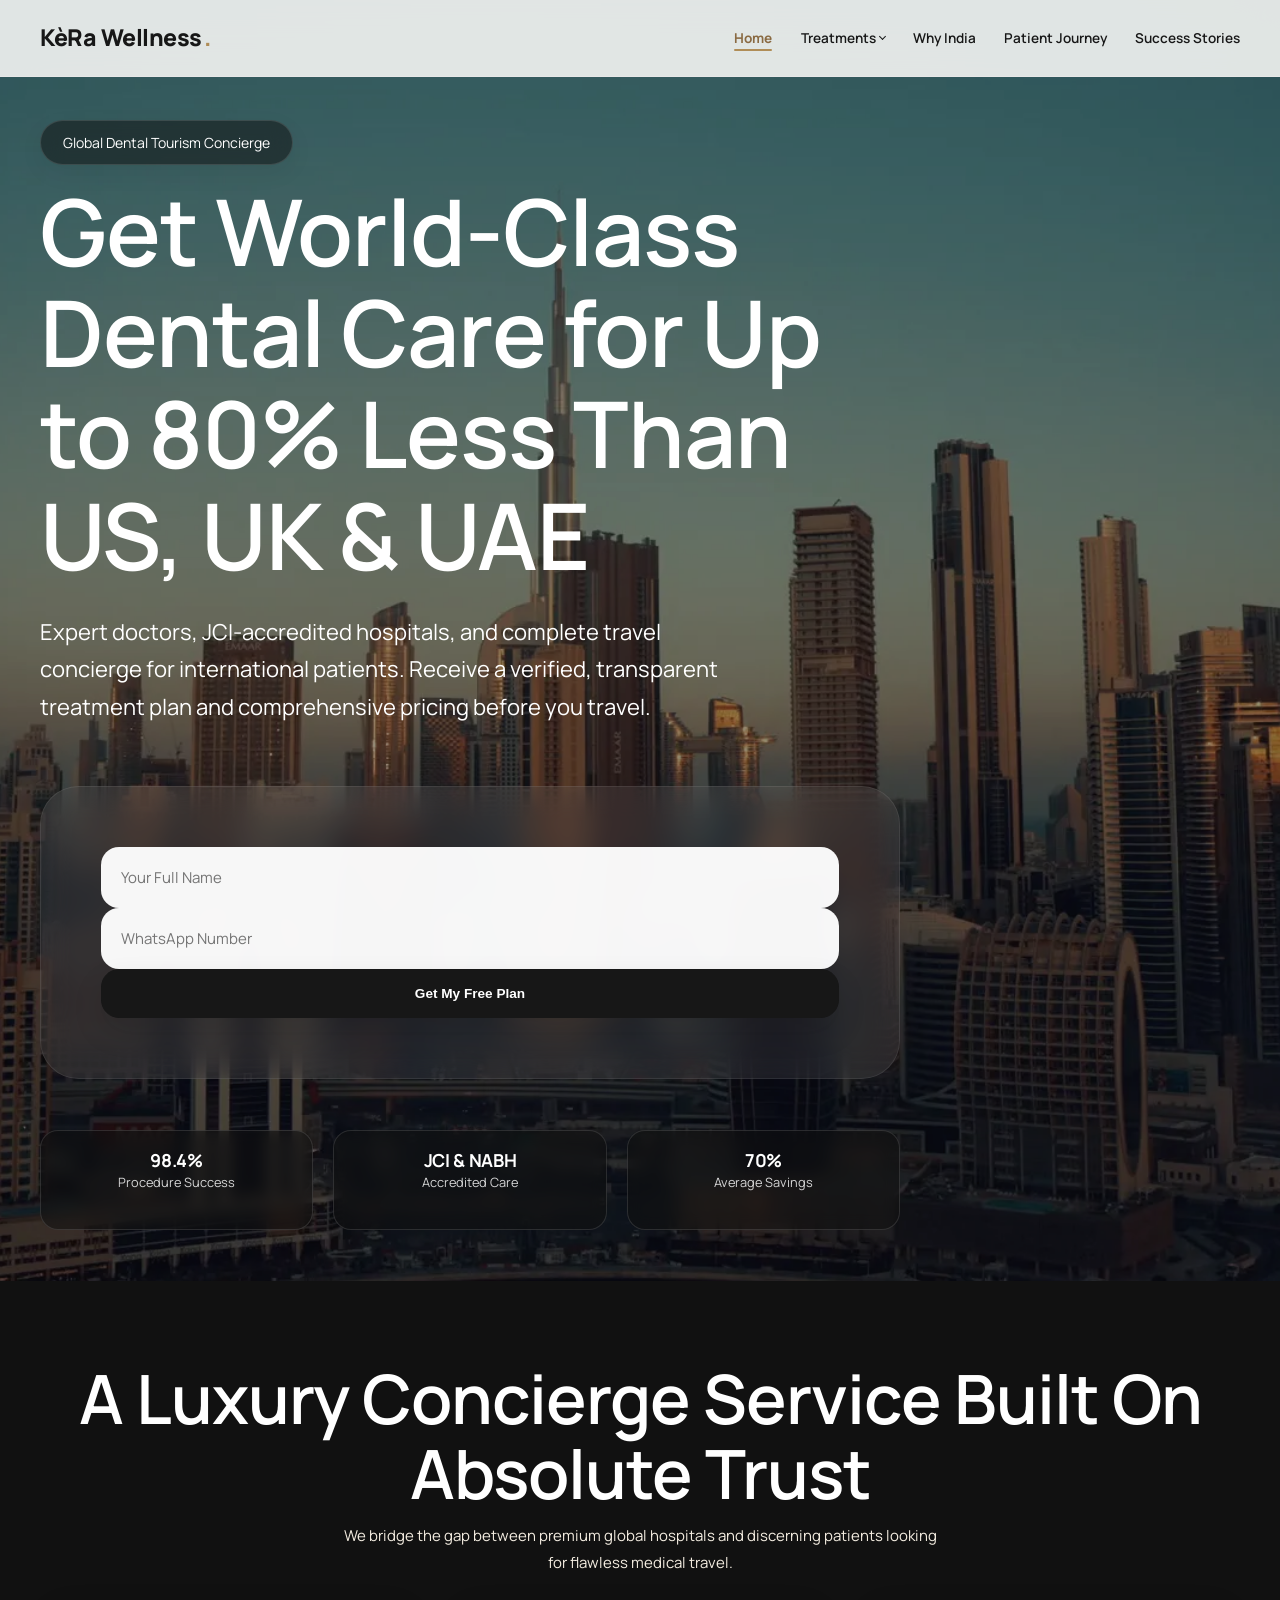
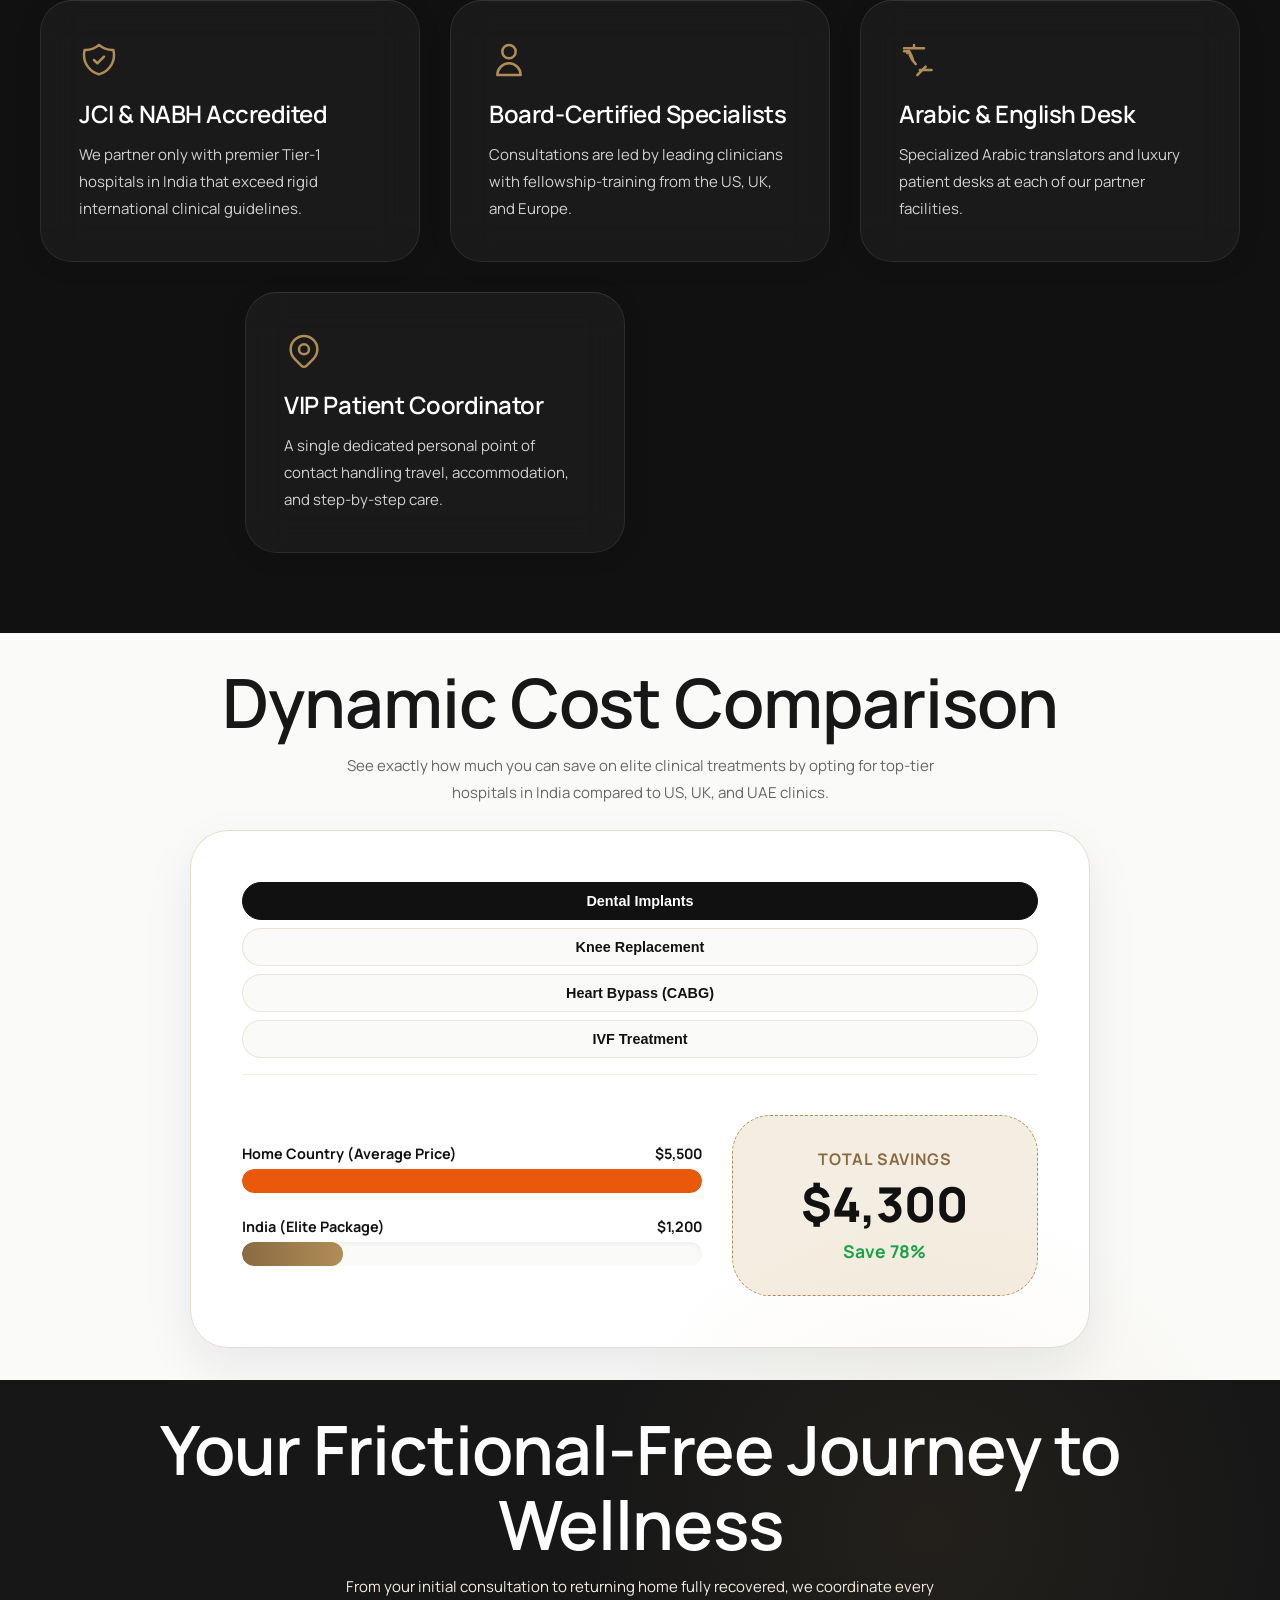
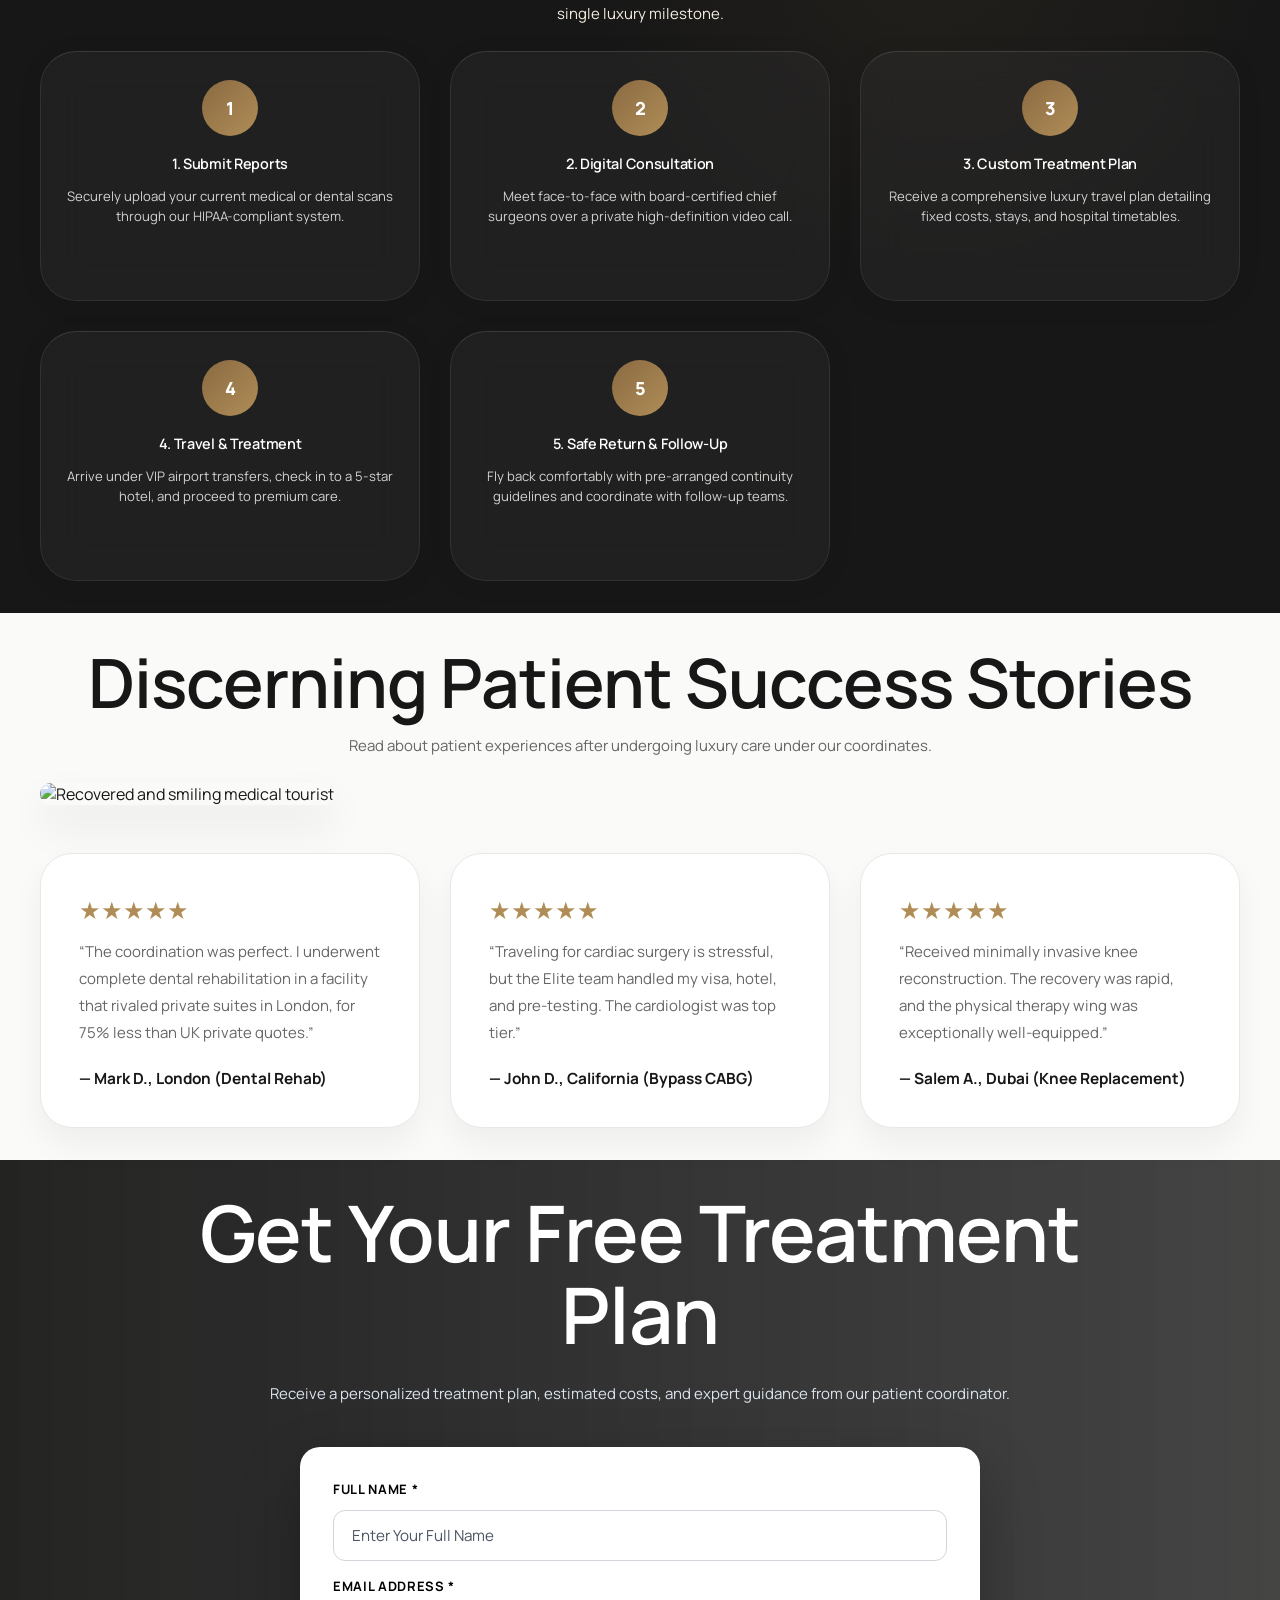
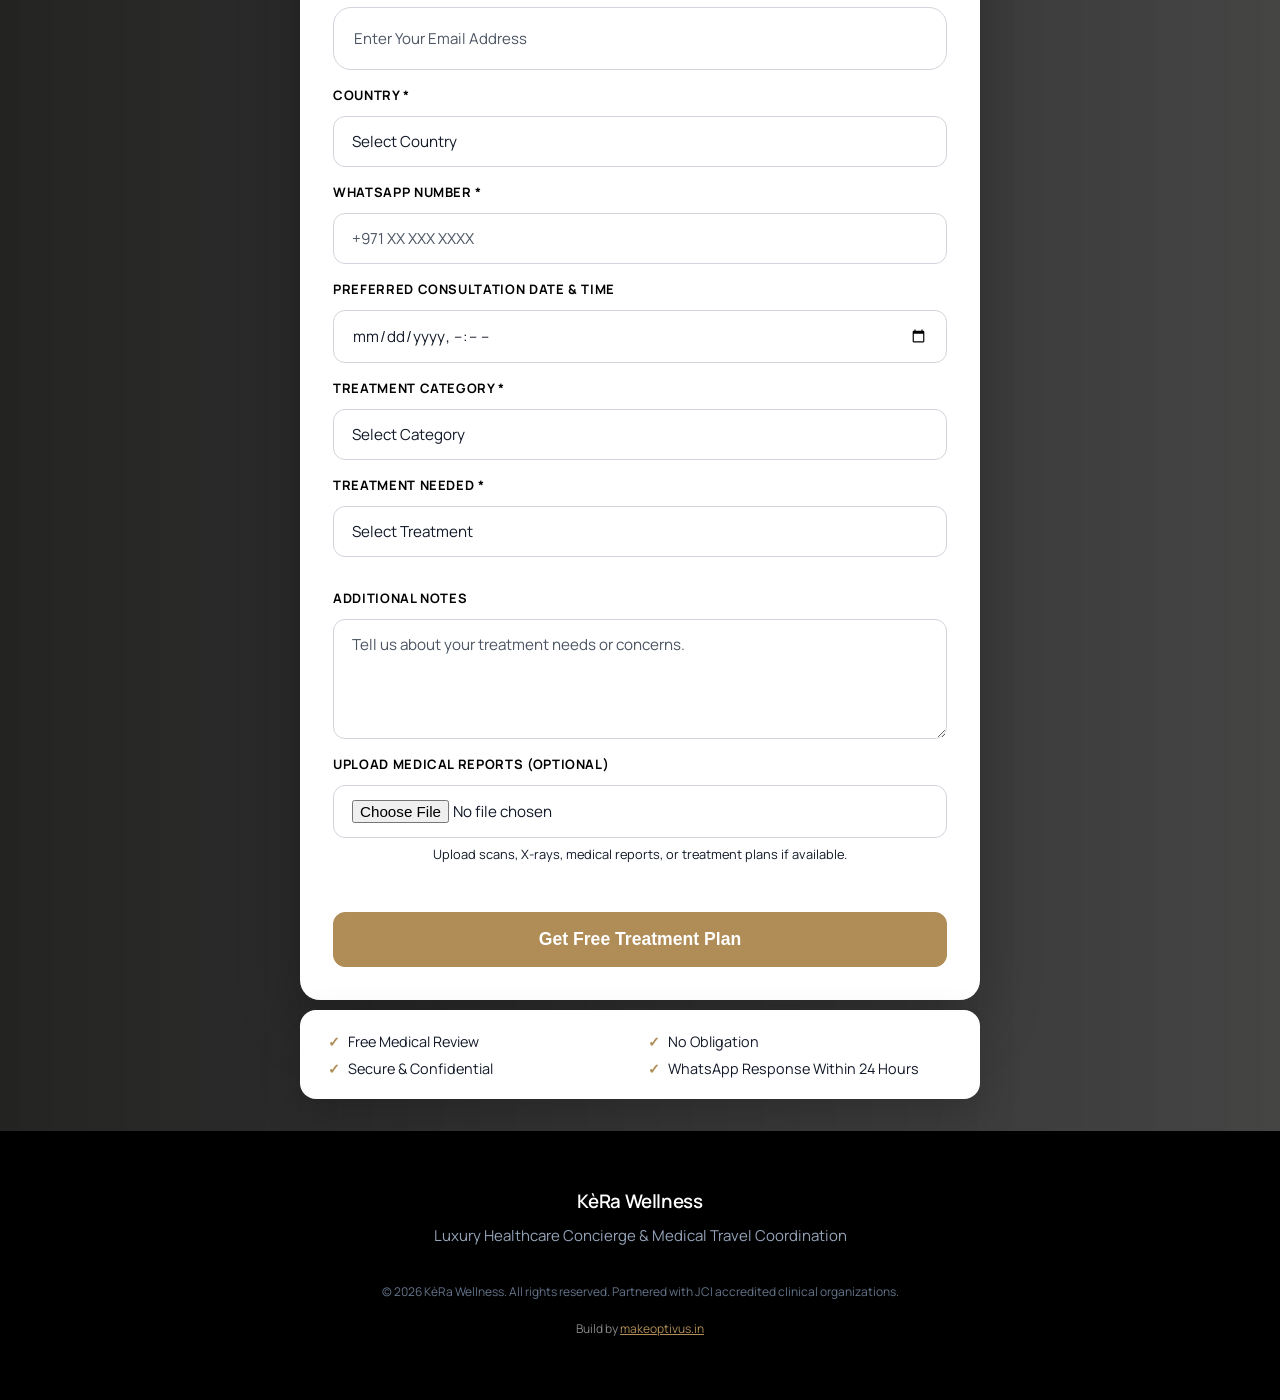
==== commit db86c9e9: "Fix hero section loading slowness, add responsive video posters, increase dental doctor card length," ====
--- a/assets/index.html
+++ b/assets/index.html
@@ -55,17 +55,6 @@
       height: 100%;
       object-fit: cover;
       filter: saturate(0.95) contrast(1.05);
-    }
-    .visually-hidden {
-      position: absolute;
-      width: 1px;
-      height: 1px;
-      padding: 0;
-      margin: -1px;
-      overflow: hidden;
-      clip: rect(0, 0, 0, 0);
-      white-space: nowrap;
-      border: 0;
     }
   </style>
 </head>
@@ -125,8 +114,8 @@
   <!-- Hero Section -->
   <section class="hero">
     <div class="video-background">
-      <video autoplay muted loop playsinline preload="auto" id="heroVideo">
-        <source src="/assets/videos/homepage.mp4" type="video/mp4">
+      <video autoplay muted loop playsinline preload="auto" id="heroVideo" poster="videos/homepage-poster.webp">
+        <source src="videos/homepage.mp4" type="video/mp4">
       </video>
       <div class="video-overlay"></div>
     </div>
--- a/assets/css/styles.min.css
+++ b/assets/css/styles.min.css
@@ -1 +1 @@
-*,::after,::before{margin:0;padding:0;box-sizing:border-box}html{scroll-behavior:smooth;-webkit-text-size-adjust:100%;font-size:16px;overflow-x:hidden;overflow-x:clip;max-width:100vw;width:100%}body{font-family:Manrope,sans-serif;background:var(--white);color:var(--text-dark);overflow-x:hidden;overflow-x:clip;max-width:100vw;width:100%;position:relative;-webkit-font-smoothing:antialiased;-moz-osx-font-smoothing:grayscale}:root{--bg-primary:#FAFAF8;--bg-secondary:#F3F1EB;--text-dark:#171717;--text-light:#FAFAF8;--text-muted:#666666;--black:#171717;--black-light:#232323;--gold:#B08D57;--gold-rgb:176,141,87;--gold-dark:#8A6A42;--gold-light:#F4EDE1;--white:#FFFFFF;--bg-light:#FAFAF8;--border-gray:#E8E8E8;--card-bg:#FFFFFF;--navy:#111111;--navy-dark:#111111;--navy-light:#232323;--fs-hero:clamp(2.4rem, 8vw + 0.5rem, 5.75rem);--fs-h2:clamp(2rem, 5vw + 0.5rem, 4.25rem);--fs-h2-story:clamp(2rem, 5vw + 0.5rem, 4.5rem);--fs-cta:clamp(2rem, 5.5vw + 0.5rem, 4.875rem);--fs-h3-pain:clamp(1.5rem, 3vw + 0.4rem, 2.375rem);--fs-h3-why:clamp(1.1rem, 1.5vw + 0.3rem, 1.5rem);--fs-h3-proc:clamp(1.25rem, 2vw + 0.25rem, 1.875rem);--fs-hero-stat:clamp(1.15rem, 4vw, 2.5rem);--fs-body:clamp(0.9375rem, 1.1vw, 1rem);--fs-hero-body:clamp(1rem, 2.5vw, 1.375rem);--fs-badge:clamp(0.75rem, 1.2vw, 0.875rem);--fs-label:clamp(0.75rem, 1vw, 0.8125rem);--section-py:clamp(1.25rem, 2.5vw, 2.25rem);--container-px:clamp(1.25rem, 5vw, 2.5rem);--card-pad:clamp(1.5rem, 4vw, 3.4375rem);--gap-grid:clamp(1rem, 2.5vw, 1.875rem);--gap-hero:clamp(1rem, 3vw, 1.125rem);--radius-card:clamp(1.25rem, 3vw, 2.375rem);--radius-btn:clamp(0.875rem, 1.5vw, 1.125rem);--radius-form:clamp(1.5rem, 3vw, 2.5rem);--radius-story-img:clamp(1.5rem, 3.5vw, 2.625rem)}.container{width:100%;max-width:1280px;margin:0 auto;padding:0 var(--container-px)}section{padding:var(--section-py) 0}.hero,.treatment-hero{position:relative;width:100%!important;max-width:100vw!important;box-sizing:border-box!important;overflow:hidden;display:flex;align-items:center;min-height:42vh!important}.whatsapp{position:fixed;bottom:24px;right:24px;width:56px;height:56px;background-color:var(--gold);color:var(--white);border-radius:50%;display:flex;align-items:center;justify-content:center;box-shadow:0 8px 24px rgba(0,0,0,.2);z-index:1000;cursor:pointer;transition:transform .3s ease}@media (min-width:768px){.hero,.treatment-hero{min-height:46vh!important}}@media (min-width:1200px){.hero,.treatment-hero{min-height:50vh!important}}.video-background{position:absolute;inset:0;top:0;left:0;right:0;bottom:0;width:100%!important;min-width:100%!important;height:100%;z-index:1;overflow:hidden;pointer-events:none}.video-background video{width:100%;height:100%;object-fit:cover;object-position:center;opacity:0;transition:opacity .8s ease;transform:scale(1.01)}.video-background video.is-loaded{opacity:1}.video-overlay{position:absolute;inset:0;top:0;left:0;right:0;bottom:0;width:100%!important;min-width:100%!important;height:100%;z-index:2;background:rgba(17,17,17,.45)}.hero .container,.treatment-hero .container{position:relative;z-index:3;width:100%!important;max-width:1280px;box-sizing:border-box}h1,h2,h3{line-height:1.1;font-weight:600;letter-spacing:-.02em}p{line-height:1.8;color:var(--text-muted);font-size:var(--fs-body)}nav{position:fixed;top:0;left:0;width:100%;z-index:999;background:rgba(250,250,248,.88);backdrop-filter:blur(20px);-webkit-backdrop-filter:blur(20px);border-bottom:1px solid var(--border-gray);transition:all .4s ease}.nav-wrapper{display:flex;justify-content:space-between;align-items:center;padding-top:clamp(16px,2.5vw,24px);padding-bottom:clamp(16px,2.5vw,24px);gap:1rem;transition:all .4s ease}.logo{font-size:clamp(1.1rem, 2.2vw, 1.45rem);font-weight:800;letter-spacing:-.5px;flex-shrink:0;max-width:55%;line-height:1.2;color:var(--text-dark);text-decoration:none;display:inline-flex;align-items:center}.logo span{color:var(--gold);margin-left:2px}.nav-links{display:flex;align-items:center;gap:clamp(1.25rem,2.2vw,2.5rem);flex-wrap:nowrap}.nav-links a{text-decoration:none;color:var(--text-dark);font-weight:600;font-size:clamp(.85rem, 1vw, .95rem);white-space:nowrap;transition:color .3s ease}.nav-links a:hover{color:var(--gold-dark)}.nav-dropdown{position:relative;display:inline-block;cursor:pointer}.nav-dropdown>a{display:flex;align-items:center;gap:4px}.nav-dropdown>a::after{content:"";display:inline-block;width:5px;height:5px;border-right:1.5px solid currentColor;border-bottom:1.5px solid currentColor;transform:rotate(45deg);margin-bottom:3px;transition:transform .25s ease}.nav-dropdown:hover>a::after{transform:rotate(-135deg) translateY(-2px)}.dropdown-menu{position:absolute;top:100%;left:50%;transform:translateX(-50%) translateY(15px);background:var(--card-bg);border:1px solid var(--border-gray);border-radius:14px;padding:10px 0;min-width:250px;box-shadow:0 16px 40px rgba(17,17,17,.08);opacity:0;visibility:hidden;transition:all .3s cubic-bezier(.16, 1, .3, 1);z-index:1000}.nav-dropdown:hover .dropdown-menu{opacity:1;visibility:visible;transform:translateX(-50%) translateY(5px)}.dropdown-menu a{display:block;padding:11px 22px;color:var(--text-dark)!important;font-size:.875rem!important;font-weight:500!important;transition:all .25s ease!important;border-bottom:1px solid var(--border-gray)}.dropdown-menu a:last-child{border-bottom:none}.dropdown-menu a:hover{background:rgba(var(--gold-rgb),.08);color:var(--gold-dark)!important;padding-left:26px}.btn-header-cta{padding:clamp(12px,1.5vw,16px);margin-bottom:clamp(12px,2vw,20px);border:1px solid var(--border-gray);border-radius:var(--radius-form);background:var(--card-bg);color:var(--text-dark);font-size:var(--fs-body)}nav.nav-scrolled .nav-wrapper{padding-top:clamp(10px,1.5vw,14px);padding-bottom:clamp(10px,1.5vw,14px)}nav.nav-scrolled .btn-header-cta{box-shadow:0 12px 28px rgba(17,17,17,.08)}.mobile-text{display:none}.btn{display:inline-flex;align-items:center;justify-content:center;padding:clamp(12px,1.5vw,16px) clamp(22px,2.5vw,36px);border-radius:var(--radius-btn);text-decoration:none;font-weight:700;font-size:clamp(.85rem, 1vw, .975rem);transition:all .4s cubic-bezier(.16, 1, .3, 1);touch-action:manipulation;-webkit-tap-highlight-color:transparent;min-height:48px}.btn-primary{background:var(--black);color:var(--white);border:1px solid var(--black);box-shadow:0 14px 30px rgba(17,17,17,.12)}.btn-primary:hover{transform:translateY(-4px);background:var(--gold-dark);border-color:var(--gold-dark);box-shadow:0 20px 40px rgba(17,17,17,.16)}.btn-dark{background:var(--navy);color:#fff;border:1px solid rgba(var(--gold-rgb),.35);box-shadow:0 10px 24px rgba(12,27,51,.2)}.btn-dark:hover{background:var(--navy-light);transform:translateY(-4px);box-shadow:0 16px 30px rgba(12,27,51,.35)}.btn-outline{background:0 0;color:var(--text-dark);border:1.5px solid var(--border-gray)}.btn-outline:hover{background:rgba(var(--gold-rgb),.08);color:var(--gold-dark);border-color:var(--gold-dark);transform:translateY(-4px)}.btn-whatsapp{background:#25d366;color:#fff;border:1.5px solid #20ba59;box-shadow:0 4px 12px rgba(37,211,102,.15)}.btn-whatsapp:hover{background:#1ebe57;color:#fff;border-color:#1a9f4a;transform:translateY(-2px);box-shadow:0 6px 16px rgba(37,211,102,.22)}.treatment-hero .btn-whatsapp{color:#fff}.hero{min-height:60vh!important;background:radial-gradient(circle at 75% center,rgba(250,250,248,.08) 0,rgba(17,17,17,.78) 75%),url("https://images.unsplash.com/photo-1629909613654-28e377c37b09?q=80&w=2200&auto=format&fit=crop") center/cover no-repeat}.hero::before{content:"";position:absolute;width:clamp(300px,60vw,800px);height:clamp(300px,60vw,800px);background:radial-gradient(circle,rgba(176,141,87,.1),transparent 70%);top:-200px;right:0;max-width:100%;pointer-events:none}.hero-content,.treatment-hero-content{position:relative;z-index:2;max-width:860px;padding-top:clamp(4.5rem,8vw,5.5rem);padding-bottom:clamp(.75rem,1.5vw,1.25rem)}.hero-badge{display:inline-block;padding:clamp(8px,1.5vw,12px) clamp(14px,2vw,22px);border-radius:999px;background:rgba(255,255,255,.9);backdrop-filter:blur(12px);-webkit-backdrop-filter:blur(12px);border:1px solid var(--border-gray);box-shadow:0 8px 24px rgba(17,17,17,.06);color:var(--text-dark);font-size:var(--fs-badge);margin-bottom:clamp(10px,1.8vw,16px)}.hero h1{font-size:var(--fs-hero);font-weight:600;letter-spacing:clamp(-1px, -.2vw, -2px);color:#fff;margin-bottom:clamp(16px,3vw,28px);line-height:1.1}.hero p{font-size:var(--fs-hero-body);color:rgba(250,250,248,.84);max-width:680px;margin-bottom:clamp(14px,2.5vw,20px);line-height:1.7}.hero-buttons{display:flex;gap:var(--gap-hero);flex-wrap:wrap}.hero-bottom{margin-top:clamp(2.5rem,4vw,3.75rem);display:flex;flex-direction:row;flex-wrap:nowrap;gap:clamp(10px,1.6vw,24px);align-items:stretch;width:100%}.hero-box{flex:1 1 0;min-width:0;padding:clamp(12px,1.4vw,18px) clamp(10px,1.2vw,18px);border-radius:18px;background:rgba(255,255,255,.06);border:1px solid rgba(255,255,255,.1);backdrop-filter:blur(8px);-webkit-backdrop-filter:blur(8px);transition:transform .4s ease,background .4s ease;text-align:center;box-sizing:border-box}.hero-box:hover{transform:translateY(-6px);background:rgba(255,255,255,.1)}.hero-box h3{font-size:clamp(.95rem, 1.4vw, 1.3rem);color:#fff;margin-bottom:4px;font-weight:700;line-height:1.25;white-space:nowrap}.hero-box p{color:#dbe4ee;font-size:clamp(.6rem, 1vw, .875rem);line-height:1.2}.section-title{text-align:center;margin-bottom:clamp(1rem,2vw,1.5rem)}.section-title h2{font-size:var(--fs-h2);letter-spacing:clamp(-1px, -.2vw, -2px);margin-bottom:clamp(8px,1.2vw,12px)}.section-title p{max-width:600px;margin:0 auto}.pain{background:#fff}.pain-wrapper{display:grid;grid-template-columns:1fr 1fr;gap:var(--gap-grid)}.pain-card{padding:var(--card-pad);border-radius:var(--radius-card)}.pain-left{background:#fff7ed;border:1px solid #fed7aa}.pain-right{background:#f0fdf4;border:1px solid #bbf7d0}.pain-label{display:inline-block;padding:clamp(7px,1vw,10px) clamp(12px,1.5vw,18px);border-radius:999px;font-size:var(--fs-label);font-weight:700;margin-bottom:clamp(16px,2.5vw,26px)}.pain-left .pain-label{background:#ea580c;color:#fff}.pain-right .pain-label{background:#16a34a;color:#fff}.pain-card h3{font-size:var(--fs-h3-pain);margin-bottom:clamp(18px,3vw,30px)}.pain-card ul{list-style:none}.pain-card li{position:relative;padding-left:clamp(24px,3vw,34px);margin-bottom:clamp(14px,2vw,22px);line-height:1.8;color:#475569;font-size:var(--fs-body)}.pain-left li::before{content:"✗";color:#ea580c;position:absolute;left:0;top:2px;font-size:clamp(16px, 2vw, 20px);font-weight:900}.pain-right li::before{content:"✓";color:#16a34a;position:absolute;left:0;top:2px;font-size:clamp(16px, 2vw, 20px);font-weight:900}.before-after-section{background:var(--white);padding:var(--section-py) 0}.ba-visual{max-width:min(920px,100%);margin:0 auto clamp(1.5rem,4vw,3rem);text-align:center}.ba-visual img{width:100%;max-height:min(380px,52vw);object-fit:cover;border-radius:clamp(16px,3vw,24px);box-shadow:0 16px 40px rgba(0,0,0,.08);display:block}.ba-grid{display:grid;grid-template-columns:repeat(2,1fr);gap:clamp(1rem,3vw,2rem)}.ba-card{text-align:center;padding:clamp(1.25rem,3vw,2rem);background:var(--bg-secondary);border:1px solid var(--border-gray);border-radius:var(--radius-card)}.ba-card h3{color:var(--text-dark);font-size:clamp(1.05rem, 2vw, 1.35rem);margin-bottom:.75rem}.ba-card p{color:#475569;font-size:var(--fs-body);line-height:1.7}.ba-label{display:inline-block;padding:6px 14px;border-radius:999px;margin-bottom:12px;font-weight:700;font-size:.8rem;letter-spacing:.04em}.ba-label--before{background:#ea580c;color:#fff}.ba-label--after{background:#16a34a;color:#fff}.testimonial-grid--cols-2{grid-template-columns:repeat(2,1fr)}@media (max-width:767px){.ba-grid,.testimonial-grid--cols-2{grid-template-columns:1fr}.ba-visual img{max-height:min(280px,65vw)}.ba-card{padding:1.25rem 1rem}}.why-us{background:var(--black);color:#fff}.why-grid{display:grid;grid-template-columns:repeat(6,1fr);gap:var(--gap-grid)}.why-grid>.why-card{grid-column:span 2}.why-grid>.why-card:nth-child(4){grid-column:2/span 2}.why-grid>.why-card:nth-child(5){grid-column:4/span 2}.why-card{background:rgba(255,255,255,.04);backdrop-filter:blur(20px);-webkit-backdrop-filter:blur(20px);padding:clamp(1.5rem,3vw,2.5rem);border-radius:clamp(1.25rem,2.5vw,2rem);border:1px solid rgba(255,255,255,.08);border-top:1px solid rgba(255,255,255,.12);box-shadow:0 4px 24px rgba(0,0,0,.08);transition:all .4s cubic-bezier(.16, 1, .3, 1);position:relative}.why-card:hover{background:rgba(255,255,255,.06);border-color:rgba(var(--gold-rgb),.32);transform:translateY(-5px)}.why-card h3{font-size:var(--fs-h3-why);margin-bottom:clamp(8px,1.5vw,14px)}.why-card p{color:rgba(250,250,248,.82)}.story-wrapper{display:flex;flex-direction:column;gap:clamp(2rem,6vw,4.375rem)}.story-image{position:relative;width:100%}.story-image img{width:100%;height:clamp(320px,55vw,760px);object-fit:cover;border-radius:var(--radius-story-img);display:block}.story-text-sticky{margin-top:10px}.story-text-sticky h2{font-size:var(--fs-h2-story);letter-spacing:clamp(-1px, -.2vw, -2px);margin-bottom:clamp(14px,2.5vw,28px);line-height:1.1}.story-points{margin-top:clamp(1.5rem,3vw,2.5rem);display:grid;grid-template-columns:repeat(2,1fr);gap:var(--gap-grid)}.story-box{background:var(--card-bg);padding:clamp(1.25rem,2.5vw,1.875rem);border-radius:clamp(1rem,2vw,1.625rem);box-shadow:0 16px 32px rgba(17,17,17,.05);border:1px solid var(--border-gray);transition:all .4s cubic-bezier(.16, 1, .3, 1)}.story-box h4{margin-bottom:8px;font-size:clamp(.9rem, 1.3vw, 1rem)}.story-box p{font-size:var(--fs-body)}.process{background:var(--black);color:#fff;position:relative;overflow:visible}.process::before{content:"";position:absolute;width:clamp(300px,55vw,700px);height:clamp(300px,55vw,700px);background:radial-gradient(circle,rgba(var(--gold-rgb),.08),transparent 70%);right:0;top:-200px;max-width:100%;pointer-events:none}.process-grid{display:grid;grid-template-columns:repeat(3,1fr);gap:var(--gap-grid);position:relative;z-index:2;align-items:stretch}.process-grid--steps{grid-template-columns:repeat(5,minmax(0,1fr));gap:clamp(.75rem,1.4vw,1.25rem)}@media (max-width:1199px){.process-grid--steps{grid-template-columns:repeat(3,minmax(0,1fr))}}@media (max-width:991px){.process-grid--steps{grid-template-columns:repeat(2,minmax(0,1fr))}}.process-card{display:flex;flex-direction:column;align-items:center;text-align:center;height:100%;min-height:clamp(210px,20vw,250px);background:rgba(255,255,255,.04);backdrop-filter:blur(20px);-webkit-backdrop-filter:blur(20px);border:1px solid rgba(255,255,255,.08);border-top:1px solid rgba(255,255,255,.12);padding:clamp(1.25rem,2.5vw,1.75rem) clamp(1rem,2vw,1.35rem);border-radius:clamp(1.25rem,3vw,2.25rem);box-shadow:0 4px 24px rgba(0,0,0,.08);transition:all .4s cubic-bezier(.16, 1, .3, 1);position:relative;box-sizing:border-box}.process-card:hover{background:rgba(255,255,255,.06);border-color:rgba(var(--gold-rgb),.32);transform:translateY(-5px)}.process-top{display:flex;align-items:center;justify-content:center;width:100%;margin-bottom:clamp(12px,2vw,18px)}.process-number{width:clamp(44px,5vw,56px);height:clamp(44px,5vw,56px);flex-shrink:0;border-radius:50%;background:linear-gradient(135deg,var(--gold-dark),var(--gold));display:flex;align-items:center;justify-content:center;color:var(--white);font-weight:800;font-size:clamp(14px, 1.5vw, 18px)}.process-line{display:none}.process-card h3{font-size:clamp(.9rem, 1.05vw, 1.05rem);line-height:1.35;margin-bottom:clamp(8px,1.2vw,12px);width:100%;overflow-wrap:break-word;word-wrap:break-word;hyphens:auto}.process-card p{color:rgba(250,250,248,.82);font-size:clamp(.82rem, .95vw, .9rem);line-height:1.55;width:100%;margin:0;flex:1}.process .process-card,html[lang=ar] .process .process-card{text-align:center;align-items:center}html[lang=ar] .process .process-top{flex-direction:row;justify-content:center}.testimonials{background:var(--bg-primary)}.testimonial-grid{display:grid;grid-template-columns:repeat(3,1fr);gap:var(--gap-grid)}.testimonial-card{padding:clamp(1.5rem,3vw,2.625rem);background:var(--card-bg);border-radius:clamp(1.25rem,2.5vw,2rem);box-shadow:0 16px 32px rgba(17,17,17,.05);border:1px solid var(--border-gray);transition:all .4s cubic-bezier(.16, 1, .3, 1)}.testimonial-card:hover{transform:translateY(-5px);box-shadow:0 24px 48px rgba(17,17,17,.08)}.testimonial-card h4{margin-top:clamp(14px,2vw,22px);font-size:clamp(.875rem, 1.2vw, 1rem)}.testimonial-card p{font-size:var(--fs-body)}.cta{background:linear-gradient(to right,rgba(17,17,17,.92),rgba(17,17,17,.78)),url("https://images.unsplash.com/photo-1520607162513-77705c0f0d4a?q=80&w=2200&auto=format&fit=crop") center/cover no-repeat;text-align:center;color:#fff}.cta h2{font-size:var(--fs-cta);letter-spacing:clamp(-1px, -.2vw, -2px);max-width:980px;margin:0 auto clamp(16px,2.5vw,24px);line-height:1.05}.cta p{max-width:760px;margin:0 auto clamp(1rem,2vw,1.5rem);color:#dbe4ee}form{max-width:960px;margin:clamp(2rem,5vw,3.75rem) auto 0;background:rgba(255,255,255,.08);backdrop-filter:blur(16px);-webkit-backdrop-filter:blur(16px);padding:clamp(1.5rem,5vw,3.75rem);border-radius:var(--radius-form);border:1px solid rgba(255,255,255,.08)}.form-grid{display:grid;grid-template-columns:1fr 1fr;gap:var(--gap-grid)}input,select,textarea{width:100%;padding:clamp(14px,1.8vw,20px);border:none;border-radius:clamp(12px,1.5vw,18px);font-family:inherit;font-size:clamp(.875rem, 1.2vw, .9375rem);background:rgba(255,255,255,.96);outline:0;appearance:none;-webkit-appearance:none;min-height:48px}input:focus,select:focus,textarea:focus{box-shadow:0 0 0 3px rgba(var(--gold-rgb),.14)}textarea{min-height:140px;resize:vertical}.form-label{display:block;margin-bottom:8px;font-weight:600;text-transform:uppercase;color:#fff;font-size:13px;letter-spacing:.05em;text-align:left}.form-note{margin-top:24px;font-size:13px;color:#dbe4ee;text-align:center}.full{grid-column:1/-1}button{border:none;cursor:pointer;width:100%;touch-action:manipulation;-webkit-tap-highlight-color:transparent}.form-bottom{display:flex;justify-content:center;gap:clamp(1rem,3vw,1.875rem);flex-wrap:wrap;margin-top:clamp(16px,2.5vw,28px)}.form-bottom div{color:#dbe4ee;font-size:clamp(.75rem, 1vw, .875rem)}footer{background:#000;color:#fff;text-align:center;padding:clamp(2.5rem,5vw,3.75rem) 0}footer p{color:#94a3b8;margin-top:10px;font-size:var(--fs-body)}.whatsapp{position:fixed;bottom:clamp(16px,3vw,24px);right:clamp(16px,3vw,24px);width:clamp(52px,6vw,64px);height:clamp(52px,6vw,64px);border-radius:50%;background:#25d366;display:flex;align-items:center;justify-content:center;color:#fff;text-decoration:none;z-index:998;box-shadow:0 14px 30px rgba(37,211,102,.4);transition:transform .35s ease,box-shadow .35s ease;touch-action:manipulation;-webkit-tap-highlight-color:transparent}.whatsapp:hover{transform:scale(1.08) translateY(-4px);box-shadow:0 18px 40px rgba(37,211,102,.5)}@media (max-width:599px){.whatsapp{display:none}}.cta>.container{display:flex;flex-direction:column;align-items:center;width:100%}.cta form.consultation-form{background:#fff;backdrop-filter:none;-webkit-backdrop-filter:none;border:1px solid rgba(255,255,255,.12);box-shadow:0 24px 60px rgba(0,0,0,.28);max-width:680px;width:100%;margin:1rem auto 0;padding:clamp(1.25rem,3vw,2rem);border-radius:20px;box-sizing:border-box}.consultation-form{display:flex;flex-direction:column;gap:1rem;max-width:680px;margin:1rem auto;width:100%;padding:0 clamp(1rem,2vw,2rem);box-sizing:border-box}.consultation-form .form-group{display:flex;flex-direction:column;gap:.5rem;text-align:left;width:100%}html[lang=ar] .consultation-form,html[lang=ar] .consultation-form .form-group{text-align:right}html[lang=ar] .consultation-form label.form-label{text-align:right}html[lang=ar] .consultation-form input,html[lang=ar] .consultation-form select,html[lang=ar] .consultation-form textarea{text-align:right;direction:rtl}html[lang=ar] .consultation-form .form-help-text{text-align:right}.consultation-form label.form-label{font-weight:700!important;text-transform:uppercase;color:#000!important;font-size:13px;letter-spacing:.05em;margin-bottom:.25rem;display:block}.cta .consultation-form label.form-label{color:#000!important}.consultation-form input[type=datetime-local],.consultation-form input[type=file],.consultation-form input[type=tel],.consultation-form input[type=text],.consultation-form select,.consultation-form textarea{width:100%;padding:14px 18px;border:1px solid var(--border-gray);border-radius:12px;background:var(--card-bg);color:var(--text-dark);font-size:.95rem;box-sizing:border-box;outline:0;transition:border-color .2s ease,box-shadow .2s ease}.cta .consultation-form input,.cta .consultation-form select,.cta .consultation-form textarea{background:#fff!important;color:#111827!important;border:1.5px solid #d1d5db!important}.consultation-form input:focus,.consultation-form select:focus,.consultation-form textarea:focus{border-color:var(--gold)!important;box-shadow:0 0 0 3px rgba(176,141,87,.25)!important}.consultation-form input::placeholder,.consultation-form textarea::placeholder{color:#4b5563!important;opacity:1!important}.consultation-form select option{background-color:#fff!important;color:#111827!important}.consultation-form textarea{min-height:120px;resize:vertical}.consultation-form button.submit-btn{width:100%;padding:16px;background:var(--gold);color:var(--white);border:1px solid var(--gold);font-size:1.1rem;font-weight:600;border-radius:12px;cursor:pointer;transition:all .3s ease;margin-top:.5rem}.consultation-form button.submit-btn:hover{background:var(--gold-dark);border-color:var(--gold-dark);transform:translateY(-2px)}.calc-section{background:rgba(var(--gold-rgb),.08);border:1px solid rgba(var(--gold-rgb),.3);padding:1.5rem;border-radius:12px;margin:1rem 0;text-align:left}.calc-title{font-size:1.1rem;font-weight:700;color:var(--gold);margin-bottom:1rem;text-transform:uppercase;letter-spacing:.05em}.calc-section label{font-size:.85rem;font-weight:600;text-transform:uppercase;display:block;margin-bottom:.5rem}.cta .calc-section label{color:#000!important}.calc-input{width:100%;padding:10px 14px;border:1.5px solid #d1d5db!important;border-radius:8px;font-size:1rem;margin-bottom:1rem;background:#fff!important;color:#111827!important}.calc-results{display:flex;flex-direction:column;gap:.5rem;border-top:1px solid rgba(var(--gold-rgb),.2);padding-top:.75rem}.calc-results p{margin:0;display:flex;justify-content:space-between;font-size:.95rem;font-weight:500;color:#111827!important}.calc-results span{font-weight:700}#dubaiCost{color:#ea580c}#indiaCost{color:#16a34a}#savings{color:var(--gold)}.trust-messages{width:100%;max-width:680px;margin:0 auto}.trust-messages ul{list-style:none;padding:0;margin:.75rem auto 0;max-width:680px;width:100%;display:grid;grid-template-columns:1fr 1fr;gap:.5rem 1rem;font-size:.9rem;text-align:left}.cta .trust-messages{background:#fff;border-radius:16px;padding:clamp(1rem,2.5vw,1.35rem) clamp(1.15rem,3vw,1.75rem);margin-top:.65rem;box-shadow:0 16px 40px rgba(0,0,0,.18)}.cta .trust-messages ul{color:#111827!important;margin:0;justify-items:start}.cta .trust-messages li,.cta .trust-messages li span{color:#111827!important}html[lang=ar] .trust-messages ul{text-align:right;justify-items:end}@media (max-width:599px){.trust-messages ul{grid-template-columns:1fr}.consultation-form,.cta form.consultation-form{padding:1.25rem 1rem;margin-left:auto;margin-right:auto}}.trust-messages li{display:flex;align-items:center;gap:.5rem}.trust-messages li::before{content:"✓";color:var(--gold);font-weight:700}.success-box{text-align:center;padding:3rem 2rem;background:var(--card-bg);border:2px solid var(--gold);border-radius:20px;max-width:600px;margin:3rem auto 0}.success-box h2{font-size:2rem;color:var(--gold);margin-bottom:1rem}.success-box p{color:var(--text-muted);font-size:1.1rem;line-height:1.6}.whatsapp:hover{transform:scale(1.08) translateY(-4px);box-shadow:0 18px 40px rgba(37,211,102,.5)}.whatsapp-icon{width:clamp(24px,3.5vw,32px);height:clamp(24px,3.5vw,32px);position:relative;z-index:2}.whatsapp-pulse{position:absolute;width:100%;height:100%;border-radius:50%;background:var(--gold);opacity:.4;animation:whatsapp-pulse 2s infinite;z-index:1}@keyframes whatsapp-pulse{0%{transform:scale(1);opacity:.6}100%{transform:scale(1.6);opacity:0}}[data-reveal]{opacity:0;transform:translateY(20px);transition:opacity .5s cubic-bezier(.22, 1, .36, 1),transform .5s cubic-bezier(.22, 1, .36, 1)}[data-reveal].is-visible{opacity:1;transform:translateY(0)}.story-image[data-reveal]{transform:translateX(-40px) scale(.98)}.story-image[data-reveal].is-visible{transform:translateX(0) scale(1)}.card-hover{transition:transform .45s cubic-bezier(.22, 1, .36, 1),box-shadow .45s ease,border-color .35s ease}.card-hover:hover{transform:translateY(-10px) scale(1.02)}.pain-card.card-hover:hover{box-shadow:0 28px 60px rgba(15,23,42,.12)}.why-card.card-hover:hover{background:rgba(255,255,255,.1);box-shadow:0 24px 50px rgba(0,0,0,.25);border-color:rgba(var(--gold-rgb),.22)}.story-box.card-hover:hover{box-shadow:0 24px 50px rgba(15,23,42,.12)}.process-card.card-hover:hover{background:rgba(255,255,255,.09);box-shadow:0 24px 50px rgba(0,0,0,.3);border-color:rgba(var(--gold-rgb),.24)}.testimonial-card.card-hover:hover{background:#fff;box-shadow:0 24px 50px rgba(15,23,42,.1)}@media (max-width:991px){.pain-wrapper{grid-template-columns:1fr}.why-grid{grid-template-columns:repeat(2,1fr)}.why-grid>.why-card{grid-column:span 1}.why-grid>.why-card:nth-child(4){grid-column:auto}.why-grid>.why-card:nth-child(5){grid-column:1/span 2;max-width:480px;margin-inline:auto;width:100%}.story-wrapper{grid-template-columns:1fr}.story-text-sticky{position:relative;top:0;padding:0;margin:0}.story-image img{height:clamp(260px,50vw,480px)}.process-grid{grid-template-columns:repeat(2,1fr)}.testimonial-grid{grid-template-columns:repeat(2,1fr)}.form-grid{grid-template-columns:1fr 1fr}.story-points{grid-template-columns:1fr}}@media (max-width:767px){.hero::before,.process::before{display:none!important}.hero-bottom{flex-direction:row;flex-wrap:nowrap;gap:.75rem}.hero-box{flex:1 1 0;min-width:0}.process-grid:not(.process-grid--steps){grid-template-columns:1fr}.treatment-benefits-grid{display:flex!important;flex-direction:row!important;flex-wrap:nowrap!important;overflow-x:auto!important;overflow-y:hidden!important;scroll-snap-type:x mandatory!important;-webkit-overflow-scrolling:touch!important;gap:16px!important;padding:8px 4px 18px 4px!important;scrollbar-width:none!important;-ms-overflow-style:none!important}.treatment-benefits-grid::-webkit-scrollbar{display:none!important;width:0!important;height:0!important}.treatment-benefits-grid .benefit-card{flex:0 0 280px!important;width:280px!important;max-width:280px!important;scroll-snap-align:start!important;padding:1.5rem!important;box-sizing:border-box!important;display:flex!important;flex-direction:column!important}.why-grid{display:flex!important;flex-direction:row!important;flex-wrap:nowrap!important;overflow-x:auto!important;overflow-y:hidden!important;scroll-snap-type:x mandatory!important;-webkit-overflow-scrolling:touch!important;gap:16px!important;padding:8px 4px 18px 4px!important;scrollbar-width:none!important;-ms-overflow-style:none!important}.why-grid::-webkit-scrollbar{display:none!important;width:0!important;height:0!important}.why-card{flex:0 0 280px!important;width:280px!important;max-width:280px!important;scroll-snap-align:start!important;box-sizing:border-box!important;display:flex!important;flex-direction:column!important}.why-grid>.why-card:nth-child(5){max-width:280px!important;width:280px!important;margin-inline:0!important}.process{overflow:visible!important}.process-grid--steps{display:flex!important;flex-direction:column!important;position:relative!important;gap:0!important;padding-bottom:2rem!important}.process-grid--steps .process-card{position:-webkit-sticky!important;position:sticky!important;min-height:auto!important;width:100%!important;max-width:100%!important;background:#fff!important;color:#171717!important;border:1.5px solid var(--border-gray)!important;border-top:3px solid var(--gold)!important;border-radius:20px!important;box-shadow:0 -4px 16px rgba(0,0,0,.06),0 10px 28px rgba(17,17,17,.1)!important;padding:1.5rem 1.25rem 1.75rem!important;margin-bottom:24px!important;transform:none!important;opacity:1!important;box-sizing:border-box!important}.process-grid--steps .process-card h3{color:#171717!important;font-size:1.1rem!important;font-weight:700!important;margin-bottom:8px!important;margin-top:6px!important}.process-grid--steps .process-card p{color:#555!important;font-size:.88rem!important;line-height:1.55!important}.process-grid--steps .process-card .process-number{background:#171717!important;color:var(--gold)!important;font-size:16px!important;font-weight:800!important;width:44px!important;height:44px!important}.process-grid--steps .process-card:first-child{top:76px!important;z-index:1!important}.process-grid--steps .process-card:nth-child(2){top:92px!important;z-index:2!important}.process-grid--steps .process-card:nth-child(3){top:108px!important;z-index:3!important}.process-grid--steps .process-card:nth-child(4){top:124px!important;z-index:4!important}.process-grid--steps .process-card:nth-child(5){top:140px!important;z-index:5!important;margin-bottom:36px!important}.story-points{grid-template-columns:1fr}.testimonial-grid{grid-template-columns:1fr}}@media (max-width:599px){:root{--container-px:1.125rem}.pain-wrapper{grid-template-columns:1fr}.story-wrapper{grid-template-columns:1fr}.form-grid{grid-template-columns:1fr}.story-points{grid-template-columns:1fr}.process-grid:not(.process-grid--steps){grid-template-columns:1fr}.testimonial-grid{grid-template-columns:1fr}.hero-buttons{flex-direction:column;align-items:flex-start}.hero-buttons .btn{width:100%;max-width:340px}.hero-bottom{flex-direction:row!important;flex-wrap:nowrap!important;gap:6px!important;justify-content:space-between!important;margin-top:.85rem!important;width:100%!important}.hero-box{flex:1 1 0!important;min-width:0!important;padding:8px 4px!important;border-radius:12px!important;background:rgba(255,255,255,.08)!important;border:1px solid rgba(255,255,255,.12)!important;box-sizing:border-box!important}.hero-box h3{font-size:clamp(.72rem, 2.7vw, .85rem)!important;white-space:normal!important;word-break:normal!important;line-height:1.18!important;margin-bottom:2px!important;font-weight:700!important}.hero-box p{font-size:clamp(.55rem, 1.9vw, .65rem)!important;line-height:1.15!important;margin:0!important;white-space:normal!important}.patient-video-grid{flex-wrap:nowrap!important;overflow-x:auto!important;overflow-y:hidden!important;justify-content:flex-start!important;scroll-snap-type:x mandatory;-webkit-overflow-scrolling:touch;padding:4px 4px 16px 4px;gap:16px;scrollbar-width:none!important;-ms-overflow-style:none!important}.patient-video-grid::-webkit-scrollbar{display:none!important;width:0!important;height:0!important}.patient-video-card{flex:0 0 280px!important;max-width:280px!important;width:280px!important;scroll-snap-align:start}.form-bottom{flex-direction:column;align-items:center;gap:.75rem}button.btn.btn-primary.full{padding:16px;font-size:1rem}.story-image img{height:320px}.hero,.treatment-hero{width:100%!important;max-width:100vw!important;box-sizing:border-box!important;min-height:auto!important;padding-top:0!important;padding-bottom:1.25rem!important;align-items:flex-start!important}.hero-content,.treatment-hero-content{padding-top:4.85rem!important;padding-bottom:.5rem!important}.hero-badge{padding:4px 12px!important;font-size:.72rem!important;margin-bottom:8px!important}.hero h1{font-size:clamp(1.35rem, 5.8vw, 1.75rem)!important;line-height:1.18!important;margin-bottom:8px!important;letter-spacing:-.5px!important}.hero p{font-size:.82rem!important;line-height:1.4!important;margin-bottom:12px!important}.hero-buttons{gap:8px!important;margin-bottom:4px!important}.hero-buttons .btn{padding:10px 16px!important;font-size:.85rem!important;min-height:42px!important;justify-content:center!important}.desktop-text{display:none}.mobile-text{display:inline}}@media (max-width:374px){.hero-box{padding:8px 2px}}@media (prefers-reduced-motion:reduce){[data-reveal]{opacity:1;transform:none;transition:none}.btn:hover,.card-hover:hover,.hero-box:hover,.whatsapp:hover{transform:none}.whatsapp-pulse{display:none}html{scroll-behavior:auto}}@media print{.whatsapp,nav{display:none}section{padding:2rem 0}.hero{min-height:auto;padding:3rem 0}}.calc-container{max-width:900px;margin:0 auto;background:var(--white);border:1px solid rgba(var(--gold-rgb),.3);border-radius:var(--radius-card);box-shadow:0 20px 50px rgba(12,27,51,.08);overflow:hidden;padding:var(--card-pad)}.calc-tabs{display:flex;flex-wrap:wrap;gap:8px;margin-bottom:2.5rem;justify-content:center;border-bottom:1px solid rgba(var(--gold-rgb),.15);padding-bottom:1rem}.calc-tab-btn{background:var(--bg-light);border:1px solid rgba(var(--gold-rgb),.2);color:var(--navy);padding:10px 20px;border-radius:99px;font-weight:700;font-size:.9rem;cursor:pointer;transition:all .3s ease}.calc-tab-btn.active,.calc-tab-btn:hover{background:var(--navy);color:var(--white);border-color:var(--navy)}.calc-result-wrapper{display:grid;grid-template-columns:1.2fr 0.8fr;gap:var(--gap-grid);align-items:center}@media (max-width:767px){.calc-result-wrapper{grid-template-columns:1fr}}.comparison-bars{display:flex;flex-direction:column;gap:1.5rem}.bar-item{display:flex;flex-direction:column;gap:6px}.bar-label{display:flex;justify-content:space-between;font-weight:700;font-size:.9rem;color:var(--navy)}.bar-track{width:100%;height:24px;background:var(--bg-light);border-radius:12px;overflow:hidden;position:relative;box-shadow:inset 0 2px 4px rgba(0,0,0,.05)}.bar-fill{height:100%;border-radius:12px;transition:width 1s cubic-bezier(.16, 1, .3, 1);display:flex;align-items:center;justify-content:flex-end;padding-right:12px;color:#fff;font-weight:700;font-size:.8rem}.bar-fill.dubai{background:#ea580c;width:100%}.bar-fill.india{background:linear-gradient(90deg,var(--gold-dark),var(--gold));width:30%}.savings-card{background:var(--gold-light);border:1px dashed var(--gold);border-radius:var(--radius-card);padding:2rem;text-align:center}.savings-card h4{color:var(--gold-dark);font-size:1rem;text-transform:uppercase;letter-spacing:.05em;margin-bottom:8px}.savings-amount{font-size:clamp(2rem, 4vw, 3rem);font-weight:800;color:var(--navy-dark);line-height:1.1;margin-bottom:8px}.savings-pct{font-size:1.1rem;color:#16a34a;font-weight:700}.floating-callback-btn{position:fixed;bottom:clamp(16px,3vw,24px);left:clamp(16px,3vw,24px);background:var(--black);border:1px solid rgba(var(--gold-rgb),.4);color:var(--white);width:54px;height:54px;border-radius:50%;display:flex;align-items:center;justify-content:center;cursor:pointer;z-index:998;box-shadow:0 10px 24px rgba(17,17,17,.18);transition:all .35s ease}.floating-callback-btn:hover{transform:scale(1.08) translateY(-4px);background:var(--gold-dark);box-shadow:0 14px 30px rgba(17,17,17,.24)}.floating-callback-btn svg{width:24px;height:24px}.callback-modal{position:fixed;inset:0;background:rgba(23,23,23,.6);backdrop-filter:blur(8px);display:flex;align-items:center;justify-content:center;z-index:10000;opacity:0;visibility:hidden;transition:all .4s cubic-bezier(.16, 1, .3, 1);padding:1.25rem}.callback-modal.active{opacity:1;visibility:visible}.callback-modal-content{background:var(--card-bg);border:1.5px solid var(--border-gray);border-radius:var(--radius-card);max-width:480px;width:100%;padding:clamp(1.5rem,4vw,3rem);position:relative;box-shadow:0 25px 60px rgba(17,17,17,.12);transform:scale(.95);transition:transform .4s cubic-bezier(.16, 1, .3, 1);text-align:center}.callback-modal.active .callback-modal-content{transform:scale(1)}.callback-modal-close{position:absolute;top:18px;right:18px;background:0 0;border:none;color:var(--gold-dark);font-size:24px;cursor:pointer}.callback-modal h3{color:#fff;font-size:1.75rem;margin-bottom:8px}.callback-modal p{color:var(--text-light);font-size:.95rem;margin-bottom:24px}.callback-modal form{background:0 0;padding:0;border:none;max-width:100%;margin:0}.callback-modal input{margin-bottom:16px;background:rgba(255,255,255,.96)}.treatment-hero{position:relative;background:radial-gradient(circle at right center,rgba(6,16,32,.8),rgba(6,16,32,.98)),url('https://images.unsplash.com/photo-1579684389782-64d84b5e901a?q=80&w=2000&auto=format&fit=crop') center/cover no-repeat;color:#fff;padding-top:clamp(6.25rem,12vw,8.75rem)}.treatment-hero.dental{background:radial-gradient(circle at right center,rgba(6,16,32,.8),rgba(6,16,32,.98)),url('https://images.unsplash.com/photo-1629909613654-28e377c37b09?q=80&w=2200&auto=format&fit=crop') center/cover no-repeat}.treatment-hero.cardiac{background:radial-gradient(circle at right center,rgba(6,16,32,.8),rgba(6,16,32,.98)),url('https://images.unsplash.com/photo-1530026405186-ed1ea0ac7a63?q=80&w=2000&auto=format&fit=crop') center/cover no-repeat}.treatment-hero.ortho{background:radial-gradient(circle at right center,rgba(6,16,32,.8),rgba(6,16,32,.98)),url('https://images.unsplash.com/photo-1576091160399-112ba8d25d1d?q=80&w=2000&auto=format&fit=crop') center/cover no-repeat}.treatment-hero.ivf{background:radial-gradient(circle at right center,rgba(6,16,32,.8),rgba(6,16,32,.98)),url('https://images.unsplash.com/photo-1559839734-2b71ea197ec2?q=80&w=2000&auto=format&fit=crop') center/cover no-repeat}.treatment-hero-content{max-width:800px;position:relative;z-index:2}.treatment-benefits-grid{display:grid;grid-template-columns:repeat(auto-fit,minmax(280px,1fr));gap:var(--gap-grid)}@media (min-width:992px){.treatment-benefits-grid{grid-template-columns:repeat(3,1fr)}.treatment-benefits-grid .benefit-card:last-child:nth-child(3n+1){grid-column:2}}@media (max-width:991px){.treatment-benefits-grid{grid-template-columns:repeat(auto-fit,minmax(260px,1fr))}}.benefit-card{background:var(--bg-light);border:1px solid var(--border-gray);border-radius:var(--radius-card);padding:2.25rem;transition:all .4s cubic-bezier(.16, 1, .3, 1)}.benefit-card:hover{transform:translateY(-5px);border-color:var(--gold-dark);background:var(--white);box-shadow:0 15px 35px rgba(17,17,17,.06)}.benefit-card h3{font-size:1.25rem;color:var(--text-dark);margin-bottom:12px}.benefit-card p{color:var(--text-muted)}.treatment-cost-table{width:100%;border-collapse:collapse;margin:2rem 0;background:var(--white);border-radius:var(--radius-card);overflow:hidden;box-shadow:0 15px 35px rgba(12,27,51,.05);border:1.5px solid rgba(var(--gold-rgb),.2)}.treatment-cost-table td,.treatment-cost-table th{padding:18px 24px;text-align:left;border-bottom:1px solid rgba(var(--gold-rgb),.15)}.treatment-cost-table th{background:var(--navy);color:#fff;font-weight:700;font-size:.95rem;letter-spacing:.05em;text-transform:uppercase}.treatment-cost-table tr:last-child td{border-bottom:none}.treatment-cost-table tr:hover td{background:var(--bg-light)}.highlight-row{background:var(--gold-light)}.highlight-row td{font-weight:700;color:var(--gold-dark)}.recovery-timeline{display:flex;flex-direction:column;gap:2rem;max-width:800px;margin:0 auto;position:relative}.recovery-timeline::before{content:"";position:absolute;left:27px;top:0;bottom:0;width:2px;background:linear-gradient(to bottom,var(--gold),rgba(var(--gold-rgb),.1))}.timeline-step{display:flex;gap:1.5rem;position:relative}.timeline-num{width:56px;height:56px;border-radius:50%;background:var(--navy);border:2px solid rgba(var(--gold-rgb),.45);color:#fff;display:flex;align-items:center;justify-content:center;font-weight:700;flex-shrink:0;z-index:2;box-shadow:0 4px 10px rgba(0,0,0,.1)}.timeline-content{background:var(--white);border:1px solid var(--border-gray);border-radius:var(--radius-card);padding:2rem;flex:1;box-shadow:0 10px 25px rgba(12,27,51,.03)}.timeline-content h3{color:var(--navy);font-size:1.2rem;margin-bottom:8px}.faq-list{max-width:850px;margin:0 auto;display:flex;flex-direction:column;gap:1rem}.faq-item{background:var(--bg-light);border:1px solid var(--border-gray);border-radius:16px;overflow:hidden;transition:all .3s ease}.faq-question{width:100%;padding:20px 24px;background:0 0;border:none;outline:0;font-size:1.05rem;font-weight:700;color:var(--navy);text-align:left;display:flex;justify-content:space-between;align-items:center;cursor:pointer;transition:all .3s ease}.faq-question::after{content:"+";font-size:1.5rem;color:var(--gold-dark);transition:transform .3s ease}.faq-item.active{background:var(--white);border-color:rgba(var(--gold-rgb),.24);box-shadow:0 10px 25px rgba(12,27,51,.04)}.faq-item.active .faq-question::after{content:"−";transform:rotate(180deg)}.faq-answer{max-height:0;overflow:hidden;transition:max-height .35s cubic-bezier(.16, 1, .3, 1)}.faq-answer p{padding:0 24px 24px;color:var(--text-muted);line-height:1.7}.faq-item.active .faq-answer{max-height:300px}.mobile-sticky-cta{position:fixed;bottom:0;left:0;width:100%;background:rgba(255,255,255,.98);backdrop-filter:blur(16px);-webkit-backdrop-filter:blur(16px);border-top:1.5px solid rgba(var(--gold-rgb),.25);padding:10px 16px;display:flex;gap:10px;z-index:9999;box-shadow:0 -10px 30px rgba(0,0,0,.08)}.mobile-sticky-cta .btn{flex:1;min-height:46px;font-size:.875rem;padding:10px 14px;box-shadow:none!important;border-radius:12px;font-weight:700}.mobile-sticky-cta .btn-whatsapp{background:#25d366;color:#fff;border:1px solid #20ba59}.mobile-sticky-cta .btn-whatsapp:hover{background:#1ebe57}@media (min-width:768px){.mobile-sticky-cta{display:none!important}}@media (max-width:767px){body{padding-bottom:78px!important}}.treatment-selector-container{display:grid;grid-template-columns:1fr 1fr;gap:var(--gap-grid);margin-top:1.5rem}@media (max-width:767px){.treatment-selector-container{grid-template-columns:1fr;gap:12px}}.selector-card{background:var(--card-bg);border:1.5px solid var(--border-gray);border-radius:var(--radius-card);padding:clamp(1.5rem,3.5vw,2.5rem);text-align:center;cursor:pointer;transition:all .4s cubic-bezier(.16, 1, .3, 1);position:relative;box-shadow:0 4px 20px rgba(17,17,17,.03)}.selector-card.active,.selector-card:hover{background:var(--white);border-color:var(--gold-dark);box-shadow:0 16px 40px rgba(17,17,17,.08);transform:translateY(-4px)}.selector-card.active{border-color:var(--gold)}.selector-card h3{font-size:clamp(1.35rem, 2vw, 1.8rem);color:var(--text-dark);margin-bottom:8px;display:flex;align-items:center;justify-content:center;gap:10px}.selector-subtext{font-size:.925rem;color:var(--text-muted)}.selector-results{max-height:0;overflow:hidden;transition:all .5s cubic-bezier(.16, 1, .3, 1);margin-top:0;width:100%}.selector-results.active{max-height:1200px;margin-top:2rem}.treatment-subgrid{display:grid;grid-template-columns:repeat(auto-fill,minmax(200px,1fr));gap:12px;padding:.5rem 0}.subgrid-item{background:var(--bg-secondary);border:1px solid var(--border-gray);padding:14px 18px;border-radius:14px;text-align:center;font-weight:700;color:var(--black-light);text-decoration:none;transition:all .3s ease;font-size:.9rem}.subgrid-item:hover{background:rgba(var(--gold-rgb),.08);color:var(--gold-dark);border-color:var(--gold-dark);transform:translateY(-2px)}.calc-field-group{display:grid;grid-template-columns:1.4fr 0.8fr 0.6fr 1fr;gap:14px;margin-bottom:2rem;align-items:flex-end}.calc-field-group--no-qty{grid-template-columns:1.4fr 0.8fr 1fr}@media (max-width:767px){.calc-field-group{grid-template-columns:1fr;gap:12px}}.calc-field-item{display:flex;flex-direction:column;gap:8px;text-align:left}.calc-field-item label{font-size:.75rem;font-weight:700;text-transform:uppercase;color:var(--text-dark);letter-spacing:.05em}.calc-field-item input,.calc-field-item select{background:var(--white);border:1px solid var(--border-gray);font-weight:600;color:var(--text-dark)}.calc-field-item input:focus,.calc-field-item select:focus{border-color:var(--gold-dark);box-shadow:0 0 0 3px rgba(var(--gold-rgb),.12)}.calc-btn-full{width:100%;min-height:48px;border-radius:clamp(12px,1.5vw,18px);background:var(--black);color:var(--white);border:1px solid var(--black);font-weight:700;cursor:pointer;transition:all .3s ease}.calc-btn-full:hover{background:var(--gold-dark);transform:translateY(-2px)}html[lang=en] .lang-ar{display:none!important}html[lang=ar] .lang-en{display:none!important}html[lang=ar]{direction:rtl}html[lang=ar] body{font-family:Cairo,Tajawal,Manrope,sans-serif;text-align:right}html[lang=ar] h1,html[lang=ar] h2,html[lang=ar] h3,html[lang=ar] h4,html[lang=ar] h5,html[lang=ar] h6{font-family:Cairo,Tajawal,Manrope,sans-serif;font-weight:700}html[lang=ar] p{text-align:right}html[lang=ar] .btn,html[lang=ar] .lang-ar,html[lang=ar] .selector-card h3,html[lang=ar] .subgrid-item,html[lang=ar] h1,html[lang=ar] h2,html[lang=ar] h3{overflow-wrap:break-word;word-wrap:break-word;hyphens:auto}@media (min-width:992px){html[lang=ar] .nav-wrapper{flex-direction:row-reverse}html[lang=ar] .nav-links{margin-right:auto;margin-left:0;flex-direction:row-reverse}}html[lang=ar] .nav-links a{font-family:Cairo,sans-serif;font-weight:600}html[lang=ar] .logo{flex-direction:row-reverse}html[lang=ar] .logo span{margin-right:2px;margin-left:0}html[lang=ar] .btn-header-cta{margin-left:0;margin-right:clamp(10px,2vw,20px)}.lang-switcher{display:inline-flex;align-items:center;gap:4px;margin-right:15px;margin-left:15px;background:rgba(255,255,255,.72);padding:3px 6px;border-radius:20px;border:1px solid var(--border-gray);z-index:100}.lang-switcher-mobile{display:none!important}.lang-switcher button{background:0 0;border:none;cursor:pointer;padding:4px 10px;border-radius:15px;font-size:.775rem;font-weight:800;color:var(--text-dark);transition:all .3s cubic-bezier(.16, 1, .3, 1);display:inline-flex;align-items:center;justify-content:center;min-height:24px}.lang-switcher button.active{background:var(--black);color:var(--white)}.lang-switcher span{color:var(--border-gray);user-select:none;font-size:.75rem}html[lang=ar] .hero-content{text-align:right;margin-right:0;margin-left:auto}html[lang=ar] .hero-badge{text-align:right}html[lang=ar] .hero-buttons{flex-direction:row-reverse;justify-content:flex-start}html[lang=ar] .hero-bottom{flex-direction:row-reverse;justify-content:flex-start}html[lang=ar] .form-grid,html[lang=ar] .process-grid,html[lang=ar] .testimonial-grid,html[lang=ar] .treatment-benefits-grid,html[lang=ar] .why-grid{direction:rtl}html[lang=ar] .benefit-card,html[lang=ar] .testimonial-card,html[lang=ar] .why-card{text-align:right}html[lang=ar] .why-card svg{margin-left:auto;margin-right:0}html[lang=ar] .treatment-selector-container{direction:rtl}html[lang=ar] .selector-card{text-align:right}html[lang=ar] .treatment-subgrid{direction:rtl}html[lang=ar] .calc-field-group{direction:rtl}html[lang=ar] .calc-field-item{text-align:right}html[lang=ar] .calc-result-wrapper{flex-direction:row-reverse}html[lang=ar] .comparison-bars{text-align:right}html[lang=ar] .bar-label{flex-direction:row-reverse}html[lang=ar] .savings-card{text-align:right}html[lang=ar] .faq-question{text-align:right}html[lang=ar] .faq-question::after{float:left;transform:rotate(0)}html[lang=ar] .faq-item.active .faq-question::after{transform:rotate(180deg)}html[lang=ar] .form-label{text-align:right;display:block}html[lang=ar] .form-note{text-align:right}html[lang=ar] .mobile-sticky-cta{flex-direction:row-reverse;border-top:1.5px solid rgba(var(--gold-rgb),.22)}.floating-callback-btn,.whatsapp{display:none!important}.calc-category-selector{display:flex;justify-content:center;gap:12px;margin-bottom:2.5rem;width:100%}.category-btn{background:var(--white);border:1.5px solid var(--border-gray);color:var(--black);padding:12px 28px;font-size:.95rem;font-weight:700;border-radius:50px;cursor:pointer;transition:all .3s cubic-bezier(.16, 1, .3, 1);box-shadow:0 4px 12px rgba(17,17,17,.03);display:inline-flex;align-items:center;justify-content:center;gap:8px}.category-btn:hover{border-color:var(--gold-dark);transform:translateY(-1px)}.category-btn.active{background:var(--black);color:var(--white);border-color:var(--black);box-shadow:0 8px 20px rgba(17,17,17,.08)}.calc-qty-wrapper{display:flex;flex-direction:column;transition:all .3s ease}.calc-qty-wrapper.hidden{display:none!important}html[lang=ar] .category-btn{font-family:Cairo,sans-serif}.burger-menu-btn{display:none;flex-direction:column;justify-content:space-between;width:24px;height:18px;background:0 0;border:none;cursor:pointer;padding:0;z-index:1001}.burger-menu-btn span{width:100%;height:2px;background-color:var(--black);transition:all .3s cubic-bezier(.16, 1, .3, 1);transform-origin:left center}.burger-menu-btn.active span:first-child{transform:rotate(45deg) translate(2px,-1px)}.burger-menu-btn.active span:nth-child(2){opacity:0;transform:scaleX(0)}.burger-menu-btn.active span:nth-child(3){transform:rotate(-45deg) translate(2px,1px)}@media (max-width:991px){.burger-menu-btn{display:flex}.nav-links{display:flex!important;position:fixed;top:0;right:-100%;visibility:hidden;pointer-events:none;width:280px;height:100vh;background:var(--white);box-shadow:-10px 0 30px rgba(12,27,51,.15);flex-direction:column;padding:100px 30px 40px;gap:1.5rem;transition:all .4s cubic-bezier(.16, 1, .3, 1);z-index:1000;align-items:flex-start}.nav-links.active{right:0;visibility:visible;pointer-events:auto}.nav-dropdown{width:100%}.dropdown-menu{position:static;transform:none!important;opacity:1!important;visibility:visible!important;background:0 0;border:none;box-shadow:none;padding:5px 0 5px 15px;display:none}.nav-dropdown.active .dropdown-menu{display:block}.lang-switcher-desktop{display:none!important}.lang-switcher-mobile{display:inline-flex!important;margin-left:auto;margin-right:15px;margin-top:0;margin-bottom:0}html[lang=ar] .lang-switcher-mobile{margin-left:15px;margin-right:auto;margin-top:0;margin-bottom:0}html[lang=ar] .nav-wrapper{flex-direction:row-reverse}html[lang=ar] .nav-links{right:auto!important;left:-100%;visibility:hidden;pointer-events:none;flex-direction:column!important;align-items:flex-end;text-align:right;margin-right:0!important;margin-left:0!important;width:min(300px,88vw);padding:100px 28px 40px 32px;box-shadow:10px 0 30px rgba(12,27,51,.15);overflow-y:auto;-webkit-overflow-scrolling:touch}html[lang=ar] .nav-links.active{left:0!important;right:auto!important;visibility:visible;pointer-events:auto}html[lang=ar] .nav-links a{width:100%;text-align:right;white-space:normal;font-size:1.05rem;line-height:1.45;padding:6px 0}html[lang=ar] .lang-switcher-desktop{width:100%;justify-content:flex-end;margin:0 0 1.25rem 0}html[lang=ar] .nav-dropdown{width:100%;text-align:right}html[lang=ar] .dropdown-menu{padding:5px 15px 5px 0;text-align:right}html[lang=ar] .burger-menu-btn span{transform-origin:right center}html[lang=ar] .burger-menu-btn.active span:first-child{transform:rotate(-45deg) translate(-2px,-1px)}html[lang=ar] .burger-menu-btn.active span:nth-child(3){transform:rotate(45deg) translate(-2px,1px)}}@media (max-width:767px){html[lang=ar]{-webkit-text-size-adjust:100%}html[lang=ar] .hero h1,html[lang=ar] .treatment-hero h1{font-size:clamp(1.28rem, 5.2vw, 1.8rem)!important;line-height:1.45;letter-spacing:0}html[lang=ar] .cta h2,html[lang=ar] .section-title h2{font-size:clamp(1.15rem, 4.6vw, 1.55rem);line-height:1.4}html[lang=ar] .hero p,html[lang=ar] .section-title p,html[lang=ar] .treatment-hero p{font-size:clamp(.88rem, 3.3vw, 1rem);line-height:1.65}html[lang=ar] .hero-content,html[lang=ar] .treatment-hero-content{max-width:100%}html[lang=ar] .hero-badge{font-size:clamp(.68rem, 2.6vw, .8rem);line-height:1.45;padding:8px 12px;max-width:100%}html[lang=ar] .hero-buttons{flex-direction:column;align-items:stretch;width:100%;gap:.65rem}html[lang=ar] .hero-buttons .btn{width:100%;max-width:none;white-space:normal;line-height:1.35;padding:13px 14px;font-size:.92rem;justify-content:center;text-align:center}html[lang=ar] .hero-bottom{flex-direction:column;align-items:stretch;gap:.65rem}html[lang=ar] .hero-box{width:100%;min-width:0}html[lang=ar] .hero-box h3,html[lang=ar] .hero-box p{font-size:clamp(.85rem, 3.2vw, .95rem);line-height:1.4}html[lang=ar] .mobile-sticky-cta .btn{font-size:clamp(.7rem, 2.6vw, .82rem);padding:10px 6px;line-height:1.25;white-space:normal;text-align:center;min-height:44px}html[lang=ar] .selector-card h3{font-size:clamp(1rem, 4vw, 1.15rem);line-height:1.35}html[lang=ar] .selector-subtext{font-size:.82rem;line-height:1.45}html[lang=ar] .subgrid-item{font-size:.8rem;line-height:1.35;padding:11px 8px}html[lang=ar] .calc-field-item label{font-size:.68rem;line-height:1.35}html[lang=ar] .calc-btn-full,html[lang=ar] .submit-btn{font-size:.95rem;line-height:1.35;white-space:normal}html[lang=ar] .trust-messages li{font-size:.84rem;line-height:1.35}html[lang=ar] .faq-question{font-size:.92rem;line-height:1.4;padding:14px 12px}}.hidden{display:none!important}.form-help-text{font-size:.8rem;color:#111827;margin-top:6px;text-align:left;line-height:1.4}.consultation-form .form-help-text,.cta .form-help-text{color:#111827!important}.gallery-grid{display:grid;grid-template-columns:repeat(3,1fr);gap:24px;margin-top:2.5rem}.gallery-item{position:relative;overflow:hidden;border-radius:16px;border:1.5px solid var(--border-gray);aspect-ratio:4/3;background:var(--bg-secondary);transition:all .4s cubic-bezier(.16, 1, .3, 1);box-shadow:0 4px 12px rgba(17,17,17,.03)}.gallery-item img{width:100%;height:100%;object-fit:cover;transition:transform .6s cubic-bezier(.16, 1, .3, 1);display:block}.gallery-item::after{content:"";position:absolute;inset:0;background:linear-gradient(to top,rgba(17,17,17,.45) 0,rgba(17,17,17,0) 60%);opacity:0;transition:opacity .4s ease;pointer-events:none;z-index:2}.gallery-item:hover{transform:translateY(-5px);border-color:var(--gold);box-shadow:0 12px 28px rgba(17,17,17,.1)}.gallery-item:hover img{transform:scale(1.05)}.gallery-item:hover::after{opacity:1}@media (max-width:991px){.gallery-grid{grid-template-columns:repeat(3,1fr);gap:16px}}@media (max-width:767px){.gallery-grid{display:flex;flex-wrap:nowrap;overflow-x:auto;scroll-snap-type:x mandatory;gap:16px;padding-bottom:15px;margin-left:calc(-1 * var(--container-px));margin-right:calc(-1 * var(--container-px));padding-left:var(--container-px);padding-right:var(--container-px);scrollbar-width:none;-webkit-overflow-scrolling:touch}.gallery-grid::-webkit-scrollbar{display:none}.gallery-item{flex:0 0 75vw;min-width:250px;max-width:320px;aspect-ratio:4/3;scroll-snap-align:center;border-radius:12px}}.gallery-lightbox{position:fixed;inset:0;background:rgba(12,12,12,.96);z-index:10002;display:flex;flex-direction:column;justify-content:center;align-items:center;padding:24px;backdrop-filter:blur(12px);-webkit-backdrop-filter:blur(12px);touch-action:none;box-sizing:border-box}.lightbox-close{position:absolute;top:24px;right:24px;background:rgba(255,255,255,.1);border:1px solid rgba(255,255,255,.18);border-radius:50%;width:48px;height:48px;display:flex;align-items:center;justify-content:center;color:#fff;font-size:2rem;line-height:1;cursor:pointer;transition:all .25s ease;z-index:10005;touch-action:manipulation}.lightbox-close:hover{background:var(--black);color:var(--gold);border-color:var(--gold);transform:scale(1.05)}html[lang=ar] .lightbox-close{right:auto;left:24px}.lightbox-content{position:relative;max-width:min(1000px,92vw);max-height:72vh;display:flex;flex-direction:column;align-items:center;justify-content:center}.lightbox-content img{max-width:100%;max-height:65vh;border-radius:14px;object-fit:contain;box-shadow:0 20px 50px rgba(0,0,0,.6);border:1px solid rgba(255,255,255,.12);user-select:none;-webkit-user-select:none}.lightbox-counter{display:inline-flex;align-items:center;justify-content:center;padding:4px 14px;border-radius:999px;background:rgba(0,0,0,.55);backdrop-filter:blur(8px);-webkit-backdrop-filter:blur(8px);border:1px solid rgba(255,255,255,.15);color:rgba(255,255,255,.88);font-size:.825rem;margin-top:14px;font-weight:700;letter-spacing:.04em}.lightbox-next,.lightbox-prev{position:absolute;top:50%;transform:translateY(-50%);background:rgba(17,17,17,.65);border:1px solid rgba(255,255,255,.18);color:#fff;font-size:1.4rem;width:52px;height:52px;border-radius:50%;cursor:pointer;display:flex;align-items:center;justify-content:center;transition:all .3s ease;z-index:10003;touch-action:manipulation;backdrop-filter:blur(8px);-webkit-backdrop-filter:blur(8px)}.lightbox-next:hover,.lightbox-prev:hover{background:var(--black);color:var(--gold);border-color:var(--gold);transform:translateY(-50%) scale(1.08)}.lightbox-prev{left:28px}.lightbox-next{right:28px}html[lang=ar] .lightbox-prev{left:auto;right:28px;transform:translateY(-50%) rotate(180deg)}html[lang=ar] .lightbox-next{right:auto;left:28px;transform:translateY(-50%) rotate(180deg)}html[lang=ar] .lightbox-next:hover,html[lang=ar] .lightbox-prev:hover{transform:translateY(-50%) rotate(180deg) scale(1.08)}.lightbox-thumbnails{display:flex;gap:10px;margin-top:20px;max-width:90vw;overflow-x:auto;padding:8px 6px;scrollbar-width:thin;scrollbar-color:rgba(255,255,255,0.25) transparent}.lightbox-thumbnails::-webkit-scrollbar{height:5px}.lightbox-thumbnails::-webkit-scrollbar-thumb{background:rgba(255,255,255,.25);border-radius:999px}.lightbox-thumb{width:64px;height:48px;object-fit:cover;border-radius:8px;cursor:pointer;opacity:.45;border:2px solid transparent;transition:all .25s ease;flex-shrink:0}.lightbox-thumb:hover{opacity:.85}.lightbox-thumb.active{opacity:1;border-color:var(--gold);transform:scale(1.06);box-shadow:0 4px 14px rgba(0,0,0,.45)}@media (max-width:767px){.gallery-lightbox{padding:max(16px,env(safe-area-inset-top)) 10px max(16px,env(safe-area-inset-bottom)) 10px!important;justify-content:space-between!important}.lightbox-close{top:max(14px,env(safe-area-inset-top))!important;right:14px!important;width:42px!important;height:42px!important;font-size:1.6rem!important;background:rgba(255,255,255,.14)!important;border:1px solid rgba(255,255,255,.25)!important;border-radius:50%!important}html[lang=ar] .lightbox-close{right:auto!important;left:14px!important}.lightbox-content{max-width:100vw!important;width:100%!important;max-height:60vh!important;padding:0 4px!important;flex:1 1 auto!important;display:flex!important;flex-direction:column!important;align-items:center!important;justify-content:center!important}.lightbox-content img{max-width:calc(100vw - 16px)!important;width:100%!important;max-height:54vh!important;height:auto!important;object-fit:contain!important;border-radius:12px!important;box-shadow:0 12px 32px rgba(0,0,0,.65)!important}.lightbox-next,.lightbox-prev{position:absolute!important;top:50%!important;transform:translateY(-50%)!important;width:42px!important;height:42px!important;font-size:1.15rem!important;background:rgba(17,17,17,.65)!important;border:1px solid rgba(255,255,255,.22)!important;z-index:10004!important;box-shadow:0 4px 12px rgba(0,0,0,.4)!important}.lightbox-prev{left:8px!important}.lightbox-next{right:8px!important}html[lang=ar] .lightbox-prev{left:auto!important;right:8px!important;transform:translateY(-50%) rotate(180deg)!important}html[lang=ar] .lightbox-next{right:auto!important;left:8px!important;transform:translateY(-50%) rotate(180deg)!important}.lightbox-counter{margin-top:10px!important;margin-bottom:4px!important;font-size:.78rem!important;padding:3px 12px!important}.lightbox-thumbnails{margin-top:6px!important;margin-bottom:6px!important;max-width:100vw!important;width:100%!important;gap:8px!important;padding:4px 14px 6px 14px!important;scrollbar-width:none!important;-ms-overflow-style:none!important;justify-content:flex-start!important}.lightbox-thumbnails::-webkit-scrollbar{display:none!important;width:0!important;height:0!important}.lightbox-thumb{width:52px!important;height:38px!important;border-radius:6px!important}}.doctor-filter-tabs{display:flex;flex-wrap:wrap;gap:10px;justify-content:center;margin:2rem 0 2.5rem}.doc-tab{background:var(--white);border:1px solid var(--border-gray);padding:10px 20px;border-radius:999px;font-size:.875rem;font-weight:600;color:var(--text-dark);cursor:pointer;transition:all .25s ease;white-space:nowrap}.doc-tab:hover{border-color:var(--gold);color:var(--gold-dark)}.doc-tab.active{background:var(--black);color:var(--gold);border-color:var(--black);box-shadow:0 4px 14px rgba(17,17,17,.15)}.doctor-grid{display:grid;grid-template-columns:repeat(auto-fill,minmax(280px,1fr));gap:24px}.doctor-card{background:var(--white);border-radius:16px;border:1px solid var(--border-gray);overflow:hidden;display:flex;flex-direction:column;box-shadow:0 4px 16px rgba(17,17,17,.04);transition:transform .3s ease,box-shadow .3s ease,border-color .3s ease}.doctor-card:hover{transform:translateY(-5px);box-shadow:0 16px 32px rgba(17,17,17,.09);border-color:rgba(var(--gold-rgb),.5)}.doctor-img-wrap{position:relative;width:100%;height:310px;background:#f2f2f2;overflow:hidden}.doctor-img-wrap img{position:absolute;top:0;left:0;width:100%;height:100%;object-fit:cover;object-position:top center;transition:transform .4s ease;display:block}.doctor-card:hover .doctor-img-wrap img{transform:scale(1.04)}.doc-hospital-badge{position:absolute;top:12px;left:12px;background:rgba(17,17,17,.85);backdrop-filter:blur(8px);-webkit-backdrop-filter:blur(8px);color:#fff;font-size:.72rem;padding:4px 10px;border-radius:999px;border:1px solid rgba(255,255,255,.18);font-weight:600;letter-spacing:.2px}.doc-sector-badge{position:absolute;bottom:12px;left:12px;background:var(--gold);color:#fff;font-size:.72rem;padding:4px 10px;border-radius:999px;font-weight:700;text-transform:uppercase;letter-spacing:.4px}.doc-sector-title{color:var(--gold-dark);font-size:.78rem;font-weight:700;text-transform:uppercase;letter-spacing:.5px;margin-bottom:6px;display:block}.doctor-info{padding:20px;display:flex;flex-direction:column;justify-content:space-between;flex-grow:1}.doc-name{font-size:1.15rem;font-weight:700;color:var(--black);margin:0 0 6px;line-height:1.3}.doc-qualifications{font-size:.815rem;color:var(--text-muted);line-height:1.45;margin:0 0 12px;min-height:2.9em;display:-webkit-box;-webkit-line-clamp:2;line-clamp:2;-webkit-box-orient:vertical;overflow:hidden}.doc-perks{display:flex;flex-direction:column;gap:4px;margin-bottom:18px}.doc-perk-pill{font-size:.75rem;color:var(--gold-dark);font-weight:600}.doc-consult-btn{width:100%;padding:11px 16px;background:var(--black);color:var(--gold);border:1px solid var(--black);border-radius:8px;font-size:.875rem;font-weight:700;cursor:pointer;transition:all .25s ease;display:flex;align-items:center;justify-content:center}.doc-consult-btn:hover{background:var(--gold);color:#fff;border-color:var(--gold)}@media (max-width:767px){.doctor-filter-tabs{justify-content:flex-start;overflow-x:auto;flex-wrap:nowrap;padding-bottom:8px;margin-left:calc(-1 * var(--container-px));margin-right:calc(-1 * var(--container-px));padding-left:var(--container-px);padding-right:var(--container-px);scrollbar-width:none}.doctor-filter-tabs::-webkit-scrollbar{display:none}.doctor-grid{grid-template-columns:1fr}}body,html{overflow-x:clip;overflow-x:hidden;max-width:100vw;width:100%}.page-hero-header{background:linear-gradient(rgba(17,17,17,.88),rgba(17,17,17,.92)),url('../assets/images/facility-advanced-surgical-suite.jpg') center/cover;color:#fff;text-align:center;margin-top:76px;padding:70px 0 55px}#directorySection{background:var(--bg-primary);padding:40px 0 60px;width:100%;overflow-x:clip}#directorySection .container{width:100%;max-width:1360px;margin:0 auto;padding:0 clamp(24px,3.5vw,48px);box-sizing:border-box}.specialties-split-layout{display:grid;grid-template-columns:280px minmax(0,1fr);gap:28px;align-items:flex-start;margin-top:1rem;width:100%;max-width:100%;box-sizing:border-box}.specialties-sidebar-container{background:var(--white);border:1px solid var(--border-gray);border-radius:16px;overflow:hidden;position:sticky;top:96px;box-shadow:0 4px 20px rgba(17,17,17,.04);transition:all .3s ease}.specialties-sidebar-header{padding:16px 20px;border-bottom:1px solid var(--border-gray);background:#fafaf8;display:flex;justify-content:space-between;align-items:center}.specialties-sidebar-header h3{font-size:1rem;font-weight:700;margin:0;color:var(--black)}.specialties-sidebar-list{max-height:calc(100vh - 200px);overflow-y:auto;padding:10px;scrollbar-width:thin;scrollbar-color:var(--gold) #f0f0f0}.specialties-sidebar-list::-webkit-scrollbar{width:6px}.specialties-sidebar-list::-webkit-scrollbar-thumb{background:var(--gold);border-radius:999px}.specialty-sidebar-btn{width:100%;display:flex;align-items:center;gap:12px;padding:12px 14px;background:0 0;border:1px solid transparent;border-radius:10px;cursor:pointer;text-align:left;font-family:inherit;font-size:.885rem;font-weight:600;color:var(--text-dark);transition:all .22s ease;margin-bottom:4px;touch-action:manipulation}.specialty-sidebar-btn:hover{background:rgba(var(--gold-rgb),.08);color:var(--gold-dark);border-color:rgba(var(--gold-rgb),.25)}.specialty-sidebar-btn.active{background:var(--black);color:var(--gold);border-color:var(--black);box-shadow:0 4px 12px rgba(17,17,17,.15)}.specialty-sidebar-btn .spec-icon{font-size:1.15rem;width:24px;text-align:center;flex-shrink:0}.specialty-sidebar-btn .spec-text{flex-grow:1;line-height:1.3}html[lang=ar] .specialty-sidebar-btn{text-align:right}.specialties-main-content{min-width:0;max-width:100%;width:100%;overflow:hidden}#doctorsGrid{opacity:1!important;visibility:visible!important;transform:none!important;display:grid!important;grid-template-columns:repeat(3,minmax(0,1fr))!important;gap:24px!important;margin-top:0!important;width:100%;max-width:100%;min-width:0;box-sizing:border-box}.doctor-card{background:var(--white);border-radius:14px;border:1px solid var(--border-gray);overflow:hidden;display:flex;flex-direction:column;box-shadow:0 4px 16px rgba(17,17,17,.04);transition:transform .3s ease,box-shadow .3s ease,border-color .3s ease!important;box-sizing:border-box;width:100%;min-width:0;max-width:100%}#doctorsGrid .doctor-card.is-hidden{display:none!important}.doctor-card:hover{transform:translateY(-5px)!important;box-shadow:0 14px 28px rgba(17,17,17,.08);border-color:rgba(var(--gold-rgb),.5)}.doctor-img-wrap{position:relative;width:100%;min-width:0;aspect-ratio:4/5;height:auto;min-height:220px;background:#f5f5f3;overflow:hidden}.doctor-img-wrap img{position:absolute;inset:0;width:100%;height:100%;max-width:100%;max-height:100%;object-fit:cover;object-position:top center;transition:transform .4s ease;display:block}.doctor-card:hover .doctor-img-wrap img{transform:scale(1.04)}.doctor-info{padding:16px 18px;display:flex;flex-direction:column;flex-grow:1;min-width:0}.doc-sector-title{color:var(--gold-dark);font-size:.75rem;font-weight:700;text-transform:uppercase;margin-bottom:5px;letter-spacing:.4px}.doc-name{font-size:1.05rem;font-weight:700;color:var(--black);margin:0 0 6px;line-height:1.3}.doc-qualifications{font-size:.8rem;color:var(--text-muted);line-height:1.45;margin:0;min-height:2.9em;display:-webkit-box;-webkit-line-clamp:2;line-clamp:2;-webkit-box-orient:vertical;overflow:hidden}.doc-sector-badge{position:absolute;bottom:10px;left:10px;background:var(--gold);color:#fff;font-size:.68rem;padding:3px 9px;border-radius:999px;font-weight:700;text-transform:uppercase;letter-spacing:.3px;max-width:calc(100% - 20px);white-space:nowrap;overflow:hidden;text-overflow:ellipsis;z-index:2}html[lang=ar] .doc-sector-badge{left:auto;right:10px}@media (min-width:1024px) and (max-width:1199px){.specialties-split-layout{grid-template-columns:240px 1fr;gap:20px}#doctorsGrid{gap:16px!important}.doctor-img-wrap{min-height:200px}.doctor-info{padding:12px 14px}.doc-name{font-size:.98rem}.doc-qualifications{font-size:.78rem}.doc-sector-badge{font-size:.64rem;padding:2px 8px;bottom:8px;left:8px}html[lang=ar] .doc-sector-badge{left:auto;right:8px}}@media (min-width:768px) and (max-width:1023px){.page-hero-header{margin-top:68px;padding:50px 0 40px}#directorySection{padding:28px 0 48px}#directorySection .container{padding:0 20px!important}.specialties-split-layout{grid-template-columns:minmax(0,1fr)!important;gap:20px!important}.specialties-sidebar-container{position:static!important;top:auto!important;border-radius:14px!important;box-shadow:0 4px 16px rgba(17,17,17,.04)!important;border:1px solid var(--border-gray)!important;background:var(--white)!important;overflow:hidden!important;opacity:1!important;visibility:visible!important;transform:none!important}.specialties-sidebar-header{padding:10px 16px!important;border-bottom:1px solid var(--border-gray)!important}.specialties-sidebar-list{max-height:none!important;display:flex!important;flex-direction:row!important;flex-wrap:nowrap!important;overflow-x:auto!important;overflow-y:hidden!important;-webkit-overflow-scrolling:touch!important;scrollbar-width:none!important;-ms-overflow-style:none!important;padding:10px 14px!important;gap:8px!important;scroll-behavior:smooth!important}.specialties-sidebar-list::-webkit-scrollbar{display:none!important}.specialty-sidebar-btn{width:auto!important;flex:0 0 auto!important;white-space:nowrap!important;margin-bottom:0!important;padding:8px 14px!important;min-height:38px!important;border-radius:999px!important;border:1.5px solid var(--border-gray)!important;background:var(--white)!important;color:var(--text-dark)!important;display:inline-flex!important;align-items:center!important;gap:6px!important;font-size:.82rem!important}.specialty-sidebar-btn .spec-text,.specialty-sidebar-btn span{white-space:nowrap!important}.specialty-sidebar-btn.active{background:var(--black)!important;color:var(--gold)!important;border-color:var(--black)!important;box-shadow:0 4px 12px rgba(17,17,17,.15)!important}#doctorsGrid{display:grid!important;grid-template-columns:repeat(3,minmax(0,1fr))!important;gap:16px!important;width:100%!important}.doctor-card{border-radius:12px!important;overflow:hidden!important;display:flex;flex-direction:column}#doctorsGrid .doctor-card.is-hidden{display:none!important}.doctor-img-wrap{width:100%!important;aspect-ratio:1/1.08!important;height:auto!important;min-height:unset!important;max-height:220px!important;padding-top:0!important;position:relative!important;overflow:hidden!important;background:#f5f5f3!important}.doctor-img-wrap img{position:absolute!important;inset:0!important;width:100%!important;height:100%!important;object-fit:cover!important;object-position:top center!important;display:block!important;opacity:1!important;visibility:visible!important}.doctor-info{padding:12px 14px 14px!important}.doc-sector-title{display:none!important}.doc-name{font-size:.95rem!important;margin:0 0 4px!important;line-height:1.25!important}.doc-qualifications{font-size:.76rem!important;line-height:1.35!important;min-height:2.7em!important;display:-webkit-box!important;-webkit-line-clamp:2!important;line-clamp:2!important;-webkit-box-orient:vertical!important;overflow:hidden!important}.doc-sector-badge{font-size:.62rem!important;padding:2px 8px!important;bottom:8px!important;left:8px!important}html[lang=ar] .doc-sector-badge{left:auto!important;right:8px!important}}@media (max-width:767px){.page-hero-header{margin-top:60px;padding:38px 12px 30px}#directorySection{padding:20px 0 36px}#directorySection .container{padding:0 12px!important}.specialties-split-layout{grid-template-columns:minmax(0,1fr)!important;gap:12px!important;margin-top:.5rem!important}.specialties-sidebar-container{position:static!important;top:auto!important;background:0 0!important;border:none!important;box-shadow:none!important;border-radius:0!important;overflow:visible!important;margin-bottom:4px!important;opacity:1!important;visibility:visible!important;transform:none!important}.specialties-sidebar-header{display:none!important}.specialties-sidebar-list{display:flex!important;flex-direction:row!important;flex-wrap:nowrap!important;overflow-x:auto!important;overflow-y:hidden!important;-webkit-overflow-scrolling:touch!important;scrollbar-width:none!important;-ms-overflow-style:none!important;max-height:none!important;padding:2px 2px 8px 2px!important;gap:6px!important;scroll-behavior:smooth!important}.specialties-sidebar-list::-webkit-scrollbar{display:none!important}.specialty-sidebar-btn{width:auto!important;flex:0 0 auto!important;white-space:nowrap!important;margin-bottom:0!important;padding:7px 12px!important;min-height:36px!important;border-radius:999px!important;border:1.5px solid var(--border-gray)!important;background:var(--white)!important;color:var(--text-dark)!important;box-shadow:0 2px 6px rgba(17,17,17,.04)!important;display:inline-flex!important;align-items:center!important;gap:6px!important;font-size:.78rem!important;font-weight:600!important;cursor:pointer!important;touch-action:manipulation!important}.specialty-sidebar-btn:hover{border-color:rgba(var(--gold-rgb),.4)!important}.specialty-sidebar-btn.active{background:var(--black)!important;color:var(--gold)!important;border-color:var(--black)!important;box-shadow:0 4px 14px rgba(17,17,17,.18)!important;font-weight:700!important}.specialty-sidebar-btn .spec-icon{font-size:.95rem!important;width:auto!important}.specialty-sidebar-btn .spec-text,.specialty-sidebar-btn span{white-space:nowrap!important}#doctorsGrid{display:grid!important;grid-template-columns:repeat(2,minmax(0,1fr))!important;gap:10px!important;width:100%!important}.doctor-card{width:100%!important;max-width:100%!important;border-radius:10px!important;border:1px solid var(--border-gray)!important;box-shadow:0 2px 6px rgba(17,17,17,.04)!important;display:flex!important;flex-direction:column!important;overflow:hidden!important;background:var(--white)!important}#doctorsGrid .doctor-card.is-hidden{display:none!important}.doctor-img-wrap{width:100%!important;aspect-ratio:1/1!important;height:auto!important;min-height:120px!important;max-height:165px!important;padding-top:0!important;position:relative!important;overflow:hidden!important;background:#f5f5f3!important}.doctor-img-wrap img{position:absolute!important;inset:0!important;width:100%!important;height:100%!important;object-fit:cover!important;object-position:top center!important;display:block!important;opacity:1!important;visibility:visible!important}.doc-sector-badge{position:absolute!important;bottom:5px!important;left:5px!important;z-index:2!important;font-size:.54rem!important;padding:2px 6px!important;border-radius:999px!important;background:var(--gold)!important;color:#fff!important;font-weight:700!important;letter-spacing:.2px!important;max-width:calc(100% - 10px)!important;white-space:nowrap!important;overflow:hidden!important;text-overflow:ellipsis!important}html[lang=ar] .doc-sector-badge{left:auto!important;right:5px!important}.doctor-info{padding:7px 8px 8px!important;display:flex!important;flex-direction:column!important;flex-grow:1!important}.doc-sector-title{display:none!important}.doc-name{font-size:.82rem!important;font-weight:700!important;color:var(--black)!important;margin:0 0 2px 0!important;line-height:1.25!important;display:-webkit-box!important;-webkit-line-clamp:2!important;line-clamp:2!important;-webkit-box-orient:vertical!important;overflow:hidden!important}.doc-qualifications{font-size:.68rem!important;line-height:1.3!important;color:var(--text-muted)!important;min-height:2.6em!important;max-height:none!important;display:-webkit-box!important;-webkit-line-clamp:2!important;line-clamp:2!important;-webkit-box-orient:vertical!important;overflow:hidden!important;word-break:normal!important;white-space:normal!important;margin:0!important}}@media (max-width:359px){#directorySection .container{padding:0 6px!important}#doctorsGrid{grid-template-columns:repeat(2,minmax(0,1fr))!important;gap:6px!important}.doctor-img-wrap{aspect-ratio:1/1!important;max-height:135px!important;min-height:100px!important}.doctor-info{padding:5px 6px 6px!important}.doc-name{font-size:.76rem!important}.doc-qualifications{font-size:.62rem!important;line-height:1.25!important}.doc-sector-badge{font-size:.48rem!important;padding:1px 5px!important;bottom:4px!important;left:4px!important}html[lang=ar] .doc-sector-badge{left:auto!important;right:4px!important}}#extraTestimonials .testimonial-card{opacity:1!important;visibility:visible!important;transform:none!important}#extraTestimonials.is-open{display:grid!important;opacity:1!important;visibility:visible!important}#extraTestimonials.is-open{display:grid!important;opacity:1!important;visibility:visible!important}#extraTestimonials.is-open .testimonial-card{display:block!important;opacity:1!important;visibility:visible!important;transform:none!important}.testimonials-scroll-wrapper{position:relative;width:100%;margin-top:1.25rem}.testimonials-scroll-container{display:flex;align-items:stretch;gap:16px;overflow-x:auto;overflow-y:hidden;padding:8px 4px 20px 4px;scroll-snap-type:x mandatory;-webkit-overflow-scrolling:touch;scrollbar-width:none!important;-ms-overflow-style:none!important}.testimonials-scroll-container::-webkit-scrollbar{display:none!important;width:0!important;height:0!important}.testimonials-scroll-container .testimonial-card{flex:0 0 280px;width:280px;max-width:280px;height:240px!important;max-height:240px!important;scroll-snap-align:start;display:flex!important;flex-direction:column!important;justify-content:flex-start!important;box-sizing:border-box;opacity:1!important;visibility:visible!important;transform:none!important;background:var(--card-bg);border-radius:14px;border:1px solid var(--border-gray);box-shadow:0 4px 16px rgba(17,17,17,.04);padding:16px!important;position:relative;transition:transform .25s ease,box-shadow .25s ease}.testimonials-scroll-container .testimonial-card:hover{transform:translateY(-3px)!important;box-shadow:0 10px 24px rgba(17,17,17,.08)}.testimonials-scroll-container .testimonial-card .testimonial-header{display:flex;align-items:center;gap:10px!important;margin-bottom:8px!important;flex-shrink:0}.testimonials-scroll-container .testimonial-card .testimonial-avatar{width:34px!important;height:34px!important;font-size:.85rem!important;font-weight:700!important;border-radius:50%;flex-shrink:0}.testimonials-scroll-container .testimonial-card h4{font-size:.775rem!important;font-weight:700!important;line-height:1.25!important;letter-spacing:.2px;margin:0!important;white-space:nowrap;overflow:hidden;text-overflow:ellipsis}.testimonials-scroll-container .testimonial-card .testimonial-header div:last-child div{font-size:11px!important;margin-top:1px!important}.testimonials-scroll-container .testimonial-card .testimonial-body{flex:1;overflow-y:auto;padding-right:2px;scrollbar-width:none!important;-ms-overflow-style:none!important}.testimonials-scroll-container .testimonial-card .testimonial-body::-webkit-scrollbar{display:none!important;width:0!important;height:0!important}.testimonials-scroll-container .testimonial-card .testimonial-body p{font-size:.8125rem!important;line-height:1.48!important;color:var(--text-muted);margin:0!important}.testimonial-card-footer{flex-shrink:0;padding-top:6px;display:flex;justify-content:flex-end}.testimonial-read-more-btn{background:0 0;border:none;padding:0;color:var(--gold-dark);font-size:.75rem;font-weight:700;cursor:pointer;display:inline-flex;align-items:center;gap:3px;transition:color .2s ease;font-family:inherit}.testimonial-read-more-btn:hover{color:var(--black);text-decoration:underline}.testimonials-scroll-controls{display:flex;align-items:center;justify-content:center;gap:12px;margin-top:.35rem}.scroll-nav-btn{width:38px;height:38px;border-radius:50%;background:var(--white);border:1.5px solid var(--border-gray);color:var(--black);display:flex;align-items:center;justify-content:center;cursor:pointer;box-shadow:0 3px 10px rgba(17,17,17,.05);transition:all .25s ease}.scroll-nav-btn:hover{background:var(--black);color:var(--gold);border-color:var(--black);transform:scale(1.05)}@media (max-width:900px){.testimonials-scroll-container{gap:14px}.testimonials-scroll-container .testimonial-card{flex:0 0 260px;width:260px;max-width:260px;height:240px!important}}@media (max-width:600px){.testimonials-scroll-container{gap:12px;padding:6px 2px 16px 2px}.testimonials-scroll-container .testimonial-card{flex:0 0 76vw;width:76vw;max-width:270px;height:240px!important}}html[lang=ar] .testimonials-scroll-container{direction:rtl}.review-modal{position:fixed;inset:0;background:rgba(17,17,17,.65);backdrop-filter:blur(8px);display:flex;align-items:center;justify-content:center;z-index:10001;opacity:0;visibility:hidden;transition:all .3s cubic-bezier(.16, 1, .3, 1);padding:1.25rem;box-sizing:border-box}.review-modal.active{opacity:1;visibility:visible}.review-modal-content{background:var(--card-bg);border:1px solid var(--border-gray);border-radius:20px;max-width:520px;width:100%;max-height:85vh;display:flex;flex-direction:column;padding:26px 28px;position:relative;box-shadow:0 25px 60px rgba(17,17,17,.16);transform:scale(.95);transition:transform .3s cubic-bezier(.16, 1, .3, 1);box-sizing:border-box;text-align:left}.review-modal.active .review-modal-content{transform:scale(1)}.review-modal-close{position:absolute;top:18px;right:18px;width:32px;height:32px;border-radius:50%;background:rgba(17,17,17,.05);border:1px solid var(--border-gray);color:var(--black);font-size:20px;line-height:1;cursor:pointer;display:flex;align-items:center;justify-content:center;transition:all .2s ease}.review-modal-close:hover{background:var(--black);color:var(--gold)}.review-modal-header{display:flex;align-items:center;gap:14px;margin-bottom:16px;padding-bottom:14px;border-bottom:1px solid var(--border-gray)}.review-modal-avatar{width:42px;height:42px;border-radius:50%;background:var(--gold-light);color:var(--gold-dark);display:flex;align-items:center;justify-content:center;font-weight:700;font-size:1.1rem;border:1.5px solid rgba(var(--gold-rgb),.4);flex-shrink:0}.review-modal-info h3{margin:0;font-size:.95rem;font-weight:700;color:var(--black);line-height:1.3;text-transform:uppercase}.review-modal-info .stars{color:var(--gold);font-size:13px;margin-top:3px}.review-modal-body{overflow-y:auto;font-size:.9rem;line-height:1.65;color:var(--text-muted);padding-right:8px;scrollbar-width:thin;scrollbar-color:var(--gold) rgba(17,17,17,0.06)}.review-modal-body::-webkit-scrollbar{width:4px}.review-modal-body::-webkit-scrollbar-thumb{background:var(--gold);border-radius:999px}html[lang=ar] .review-modal-content{text-align:right;direction:rtl}html[lang=ar] .review-modal-close{right:auto;left:18px}html[lang=ar] .review-modal-body{padding-right:0;padding-left:8px}.patient-video-testimonials{margin-bottom:1.5rem;width:100%}.patient-video-grid{display:flex;justify-content:center;align-items:stretch;gap:28px;flex-wrap:wrap}.patient-video-card{flex:0 1 340px;max-width:380px;width:100%;background:var(--card-bg);border:1px solid var(--border-gray);border-radius:20px;overflow:hidden;box-shadow:0 10px 30px rgba(17,17,17,.05);display:flex;flex-direction:column;transition:transform .3s ease,box-shadow .3s ease}.patient-video-card:hover{transform:translateY(-4px);box-shadow:0 18px 40px rgba(17,17,17,.09)}.patient-video-wrapper{position:relative;width:100%;aspect-ratio:9/16;max-height:480px;background:#000;overflow:hidden}.patient-video-wrapper video{width:100%;height:100%;object-fit:cover;display:block;background:#000}.patient-video-info{padding:18px 20px 20px;background:var(--card-bg);border-top:1px solid var(--border-gray);display:flex;flex-direction:column;flex:1}.patient-video-badge{display:inline-flex;align-items:center;gap:6px;font-size:.75rem;font-weight:700;color:var(--gold-dark);text-transform:uppercase;letter-spacing:.4px;margin-bottom:6px}.patient-video-title{margin:0 0 6px;font-size:.95rem;font-weight:700;color:var(--black);line-height:1.35}.patient-video-desc{margin:0;font-size:.825rem;line-height:1.5;color:var(--text-muted)}@media (max-width:768px){.patient-video-grid{gap:20px}.patient-video-card{flex:0 1 100%;max-width:340px}}.nav-links a.active{color:var(--gold-dark)!important;font-weight:700!important;position:relative}.nav-links a.active::after{content:'';position:absolute;bottom:-4px;left:0;width:100%;height:2px;background:var(--gold);border-radius:999px}@media (max-width:991px){.nav-links a.active::after{display:none}.nav-links a.active{background:rgba(var(--gold-rgb),.1);color:var(--gold-dark)!important;padding-inline:12px;border-radius:8px}}.doctor-scroll-container{display:flex!important;align-items:stretch;gap:20px;overflow-x:auto;overflow-y:hidden;padding:8px 4px 18px 4px;scroll-snap-type:x mandatory;-webkit-overflow-scrolling:touch;scrollbar-width:none!important;-ms-overflow-style:none!important}.doctor-scroll-container::-webkit-scrollbar{display:none!important;width:0!important;height:0!important}.doctor-scroll-container .doctor-card{flex:0 0 280px;width:280px;max-width:280px;scroll-snap-align:start}@media (min-width:1200px){.doctor-scroll-container{display:grid!important;grid-template-columns:repeat(4,1fr)!important;overflow-x:visible;gap:24px;padding-bottom:0}.doctor-scroll-container .doctor-card{flex:initial;width:100%;max-width:none}}.trust-bar-grid{display:flex;flex-wrap:wrap;align-items:center;justify-content:space-around;gap:1.5rem}.trust-bar-item{display:flex;align-items:center;gap:12px}@media (max-width:767px){.trust-bar-grid{display:grid!important;grid-template-columns:repeat(2,1fr)!important;gap:16px 12px!important;align-items:start!important}.trust-bar-item{display:flex!important;align-items:center!important;gap:8px!important;min-width:0!important}.trust-bar-item .trust-icon{font-size:1.35rem!important;flex-shrink:0!important}.trust-bar-item .trust-text{min-width:0!important;flex:1 1 auto!important}.trust-bar-item strong{font-size:.78rem!important;line-height:1.2!important;margin-bottom:2px!important;white-space:normal!important;word-break:normal!important}.trust-bar-item span{font-size:.65rem!important;line-height:1.25!important;display:block!important;white-space:normal!important;word-break:normal!important}}html[lang=ar] .trust-bar-item .trust-text{text-align:right!important}+*,::after,::before{margin:0;padding:0;box-sizing:border-box}html{scroll-behavior:smooth;-webkit-text-size-adjust:100%;font-size:16px;overflow-x:hidden;overflow-x:clip;max-width:100vw;width:100%}body{font-family:Manrope,sans-serif;background:var(--white);color:var(--text-dark);overflow-x:hidden;overflow-x:clip;max-width:100vw;width:100%;position:relative;-webkit-font-smoothing:antialiased;-moz-osx-font-smoothing:grayscale}.visually-hidden{position:absolute;width:1px;height:1px;padding:0;margin:-1px;overflow:hidden;clip:rect(0,0,0,0);white-space:nowrap;border:0}:root{--bg-primary:#FAFAF8;--bg-secondary:#F3F1EB;--text-dark:#171717;--text-light:#FAFAF8;--text-muted:#666666;--black:#171717;--black-light:#232323;--gold:#B08D57;--gold-rgb:176,141,87;--gold-dark:#8A6A42;--gold-light:#F4EDE1;--white:#FFFFFF;--bg-light:#FAFAF8;--border-gray:#E8E8E8;--card-bg:#FFFFFF;--navy:#111111;--navy-dark:#111111;--navy-light:#232323;--fs-hero:clamp(2.4rem, 8vw + 0.5rem, 5.75rem);--fs-h2:clamp(2rem, 5vw + 0.5rem, 4.25rem);--fs-h2-story:clamp(2rem, 5vw + 0.5rem, 4.5rem);--fs-cta:clamp(2rem, 5.5vw + 0.5rem, 4.875rem);--fs-h3-pain:clamp(1.5rem, 3vw + 0.4rem, 2.375rem);--fs-h3-why:clamp(1.1rem, 1.5vw + 0.3rem, 1.5rem);--fs-h3-proc:clamp(1.25rem, 2vw + 0.25rem, 1.875rem);--fs-hero-stat:clamp(1.15rem, 4vw, 2.5rem);--fs-body:clamp(0.9375rem, 1.1vw, 1rem);--fs-hero-body:clamp(1rem, 2.5vw, 1.375rem);--fs-badge:clamp(0.75rem, 1.2vw, 0.875rem);--fs-label:clamp(0.75rem, 1vw, 0.8125rem);--section-py:clamp(1.25rem, 2.5vw, 2.25rem);--container-px:clamp(1.25rem, 5vw, 2.5rem);--card-pad:clamp(1.5rem, 4vw, 3.4375rem);--gap-grid:clamp(1rem, 2.5vw, 1.875rem);--gap-hero:clamp(1rem, 3vw, 1.125rem);--radius-card:clamp(1.25rem, 3vw, 2.375rem);--radius-btn:clamp(0.875rem, 1.5vw, 1.125rem);--radius-form:clamp(1.5rem, 3vw, 2.5rem);--radius-story-img:clamp(1.5rem, 3.5vw, 2.625rem)}.container{width:100%;max-width:1280px;margin:0 auto;padding:0 var(--container-px)}section{padding:var(--section-py) 0}.hero,.treatment-hero{position:relative;width:100%!important;max-width:100vw!important;box-sizing:border-box!important;overflow:hidden;display:flex;align-items:center;min-height:42vh!important;background-color:#121417}.whatsapp{position:fixed;bottom:24px;right:24px;width:56px;height:56px;background-color:var(--gold);color:var(--white);border-radius:50%;display:flex;align-items:center;justify-content:center;box-shadow:0 8px 24px rgba(0,0,0,.2);z-index:1000;cursor:pointer;transition:transform .3s ease}@media (min-width:768px){.hero,.treatment-hero{min-height:46vh!important}}@media (min-width:1200px){.hero,.treatment-hero{min-height:50vh!important}}.video-background{position:absolute;inset:0;top:0;left:0;right:0;bottom:0;width:100%!important;min-width:100%!important;height:100%;z-index:1;overflow:hidden;pointer-events:none;background-color:#121417;background-position:center;background-size:cover;background-repeat:no-repeat}.video-background video{width:100%;height:100%;object-fit:cover;object-position:center;opacity:1;transform:scale(1.01)}.video-background video.is-loaded{opacity:1}.video-overlay{position:absolute;inset:0;top:0;left:0;right:0;bottom:0;width:100%!important;min-width:100%!important;height:100%;z-index:2;background:rgba(17,17,17,.45)}.hero .container,.treatment-hero .container{position:relative;z-index:3;width:100%!important;max-width:1280px;box-sizing:border-box}h1,h2,h3{line-height:1.1;font-weight:600;letter-spacing:-.02em}p{line-height:1.8;color:var(--text-muted);font-size:var(--fs-body)}nav{position:fixed;top:0;left:0;width:100%;z-index:999;background:rgba(250,250,248,.88);backdrop-filter:blur(20px);-webkit-backdrop-filter:blur(20px);border-bottom:1px solid var(--border-gray);transition:all .4s ease}.nav-wrapper{display:flex;justify-content:space-between;align-items:center;padding-top:clamp(16px,2.5vw,24px);padding-bottom:clamp(16px,2.5vw,24px);gap:1rem;transition:all .4s ease}.logo{font-size:clamp(1.1rem, 2.2vw, 1.45rem);font-weight:800;letter-spacing:-.5px;flex-shrink:0;max-width:55%;line-height:1.2;color:var(--text-dark);text-decoration:none;display:inline-flex;align-items:center}.logo span{color:var(--gold);margin-left:2px}.nav-links{display:flex;align-items:center;gap:clamp(1.25rem,2.2vw,2.5rem);flex-wrap:nowrap}.nav-links a{text-decoration:none;color:var(--text-dark);font-weight:600;font-size:clamp(.85rem, 1vw, .95rem);white-space:nowrap;transition:color .3s ease}.nav-links a:hover{color:var(--gold-dark)}.nav-dropdown{position:relative;display:inline-block;cursor:pointer}.nav-dropdown>a{display:flex;align-items:center;gap:4px}.nav-dropdown>a::after{content:"";display:inline-block;width:5px;height:5px;border-right:1.5px solid currentColor;border-bottom:1.5px solid currentColor;transform:rotate(45deg);margin-bottom:3px;transition:transform .25s ease}.nav-dropdown:hover>a::after{transform:rotate(-135deg) translateY(-2px)}.dropdown-menu{position:absolute;top:100%;left:50%;transform:translateX(-50%) translateY(15px);background:var(--card-bg);border:1px solid var(--border-gray);border-radius:14px;padding:10px 0;min-width:250px;box-shadow:0 16px 40px rgba(17,17,17,.08);opacity:0;visibility:hidden;transition:all .3s cubic-bezier(.16, 1, .3, 1);z-index:1000}.nav-dropdown:hover .dropdown-menu{opacity:1;visibility:visible;transform:translateX(-50%) translateY(5px)}.dropdown-menu a{display:block;padding:11px 22px;color:var(--text-dark)!important;font-size:.875rem!important;font-weight:500!important;transition:all .25s ease!important;border-bottom:1px solid var(--border-gray)}.dropdown-menu a:last-child{border-bottom:none}.dropdown-menu a:hover{background:rgba(var(--gold-rgb),.08);color:var(--gold-dark)!important;padding-left:26px}.btn-header-cta{padding:clamp(12px,1.5vw,16px);margin-bottom:clamp(12px,2vw,20px);border:1px solid var(--border-gray);border-radius:var(--radius-form);background:var(--card-bg);color:var(--text-dark);font-size:var(--fs-body)}nav.nav-scrolled .nav-wrapper{padding-top:clamp(10px,1.5vw,14px);padding-bottom:clamp(10px,1.5vw,14px)}nav.nav-scrolled .btn-header-cta{box-shadow:0 12px 28px rgba(17,17,17,.08)}.mobile-text{display:none}.btn{display:inline-flex;align-items:center;justify-content:center;padding:clamp(12px,1.5vw,16px) clamp(22px,2.5vw,36px);border-radius:var(--radius-btn);text-decoration:none;font-weight:700;font-size:clamp(.85rem, 1vw, .975rem);transition:all .4s cubic-bezier(.16, 1, .3, 1);touch-action:manipulation;-webkit-tap-highlight-color:transparent;min-height:48px}.btn-primary{background:var(--black);color:var(--white);border:1px solid var(--black);box-shadow:0 14px 30px rgba(17,17,17,.12)}.btn-primary:hover{transform:translateY(-4px);background:var(--gold-dark);border-color:var(--gold-dark);box-shadow:0 20px 40px rgba(17,17,17,.16)}.btn-dark{background:var(--navy);color:#fff;border:1px solid rgba(var(--gold-rgb),.35);box-shadow:0 10px 24px rgba(12,27,51,.2)}.btn-dark:hover{background:var(--navy-light);transform:translateY(-4px);box-shadow:0 16px 30px rgba(12,27,51,.35)}.btn-outline{background:0 0;color:var(--text-dark);border:1.5px solid var(--border-gray)}.btn-outline:hover{background:rgba(var(--gold-rgb),.08);color:var(--gold-dark);border-color:var(--gold-dark);transform:translateY(-4px)}.btn-whatsapp{background:#25d366;color:#fff;border:1.5px solid #20ba59;box-shadow:0 4px 12px rgba(37,211,102,.15)}.btn-whatsapp:hover{background:#1ebe57;color:#fff;border-color:#1a9f4a;transform:translateY(-2px);box-shadow:0 6px 16px rgba(37,211,102,.22)}.treatment-hero .btn-whatsapp{color:#fff}.hero{min-height:60vh!important;background:radial-gradient(circle at 75% center,rgba(250,250,248,.08) 0,rgba(17,17,17,.78) 75%),url("https://images.unsplash.com/photo-1629909613654-28e377c37b09?q=80&w=2200&auto=format&fit=crop") center/cover no-repeat}.hero::before{content:"";position:absolute;width:clamp(300px,60vw,800px);height:clamp(300px,60vw,800px);background:radial-gradient(circle,rgba(176,141,87,.1),transparent 70%);top:-200px;right:0;max-width:100%;pointer-events:none}.hero-content,.treatment-hero-content{position:relative;z-index:2;max-width:860px;padding-top:clamp(4.5rem,8vw,5.5rem);padding-bottom:clamp(.75rem,1.5vw,1.25rem)}.hero-badge{display:inline-block;padding:clamp(8px,1.5vw,12px) clamp(14px,2vw,22px);border-radius:999px;background:rgba(255,255,255,.9);backdrop-filter:blur(12px);-webkit-backdrop-filter:blur(12px);border:1px solid var(--border-gray);box-shadow:0 8px 24px rgba(17,17,17,.06);color:var(--text-dark);font-size:var(--fs-badge);margin-bottom:clamp(10px,1.8vw,16px)}.hero h1{font-size:var(--fs-hero);font-weight:600;letter-spacing:clamp(-1px, -.2vw, -2px);color:#fff;margin-bottom:clamp(16px,3vw,28px);line-height:1.1}.hero p{font-size:var(--fs-hero-body);color:rgba(250,250,248,.84);max-width:680px;margin-bottom:clamp(14px,2.5vw,20px);line-height:1.7}.hero-buttons{display:flex;gap:var(--gap-hero);flex-wrap:wrap}.hero-bottom{margin-top:clamp(2.5rem,4vw,3.75rem);display:flex;flex-direction:row;flex-wrap:nowrap;gap:clamp(10px,1.6vw,24px);align-items:stretch;width:100%}.hero-box{flex:1 1 0;min-width:0;padding:clamp(12px,1.4vw,18px) clamp(10px,1.2vw,18px);border-radius:18px;background:rgba(255,255,255,.06);border:1px solid rgba(255,255,255,.1);backdrop-filter:blur(8px);-webkit-backdrop-filter:blur(8px);transition:transform .4s ease,background .4s ease;text-align:center;box-sizing:border-box}.hero-box:hover{transform:translateY(-6px);background:rgba(255,255,255,.1)}.hero-box h3{font-size:clamp(.95rem, 1.4vw, 1.3rem);color:#fff;margin-bottom:4px;font-weight:700;line-height:1.25;white-space:nowrap}.hero-box p{color:#dbe4ee;font-size:clamp(.6rem, 1vw, .875rem);line-height:1.2}.section-title{text-align:center;margin-bottom:clamp(1rem,2vw,1.5rem)}.section-title h2{font-size:var(--fs-h2);letter-spacing:clamp(-1px, -.2vw, -2px);margin-bottom:clamp(8px,1.2vw,12px)}.section-title p{max-width:600px;margin:0 auto}.pain{background:#fff}.pain-wrapper{display:grid;grid-template-columns:1fr 1fr;gap:var(--gap-grid)}.pain-card{padding:var(--card-pad);border-radius:var(--radius-card)}.pain-left{background:#fff7ed;border:1px solid #fed7aa}.pain-right{background:#f0fdf4;border:1px solid #bbf7d0}.pain-label{display:inline-block;padding:clamp(7px,1vw,10px) clamp(12px,1.5vw,18px);border-radius:999px;font-size:var(--fs-label);font-weight:700;margin-bottom:clamp(16px,2.5vw,26px)}.pain-left .pain-label{background:#ea580c;color:#fff}.pain-right .pain-label{background:#16a34a;color:#fff}.pain-card h3{font-size:var(--fs-h3-pain);margin-bottom:clamp(18px,3vw,30px)}.pain-card ul{list-style:none}.pain-card li{position:relative;padding-left:clamp(24px,3vw,34px);margin-bottom:clamp(14px,2vw,22px);line-height:1.8;color:#475569;font-size:var(--fs-body)}.pain-left li::before{content:"✗";color:#ea580c;position:absolute;left:0;top:2px;font-size:clamp(16px, 2vw, 20px);font-weight:900}.pain-right li::before{content:"✓";color:#16a34a;position:absolute;left:0;top:2px;font-size:clamp(16px, 2vw, 20px);font-weight:900}.before-after-section{background:var(--white);padding:var(--section-py) 0}.ba-visual{max-width:min(920px,100%);margin:0 auto clamp(1.5rem,4vw,3rem);text-align:center}.ba-visual img{width:100%;max-height:min(380px,52vw);object-fit:cover;border-radius:clamp(16px,3vw,24px);box-shadow:0 16px 40px rgba(0,0,0,.08);display:block}.ba-grid{display:grid;grid-template-columns:repeat(2,1fr);gap:clamp(1rem,3vw,2rem)}.ba-card{text-align:center;padding:clamp(1.25rem,3vw,2rem);background:var(--bg-secondary);border:1px solid var(--border-gray);border-radius:var(--radius-card)}.ba-card h3{color:var(--text-dark);font-size:clamp(1.05rem, 2vw, 1.35rem);margin-bottom:.75rem}.ba-card p{color:#475569;font-size:var(--fs-body);line-height:1.7}.ba-label{display:inline-block;padding:6px 14px;border-radius:999px;margin-bottom:12px;font-weight:700;font-size:.8rem;letter-spacing:.04em}.ba-label--before{background:#ea580c;color:#fff}.ba-label--after{background:#16a34a;color:#fff}.testimonial-grid--cols-2{grid-template-columns:repeat(2,1fr)}@media (max-width:767px){.ba-grid,.testimonial-grid--cols-2{grid-template-columns:1fr}.ba-visual img{max-height:min(280px,65vw)}.ba-card{padding:1.25rem 1rem}}.why-us{background:var(--black);color:#fff}.why-grid{display:grid;grid-template-columns:repeat(6,1fr);gap:var(--gap-grid)}.why-grid>.why-card{grid-column:span 2}.why-grid>.why-card:nth-child(4){grid-column:2/span 2}.why-grid>.why-card:nth-child(5){grid-column:4/span 2}.why-card{background:rgba(255,255,255,.04);backdrop-filter:blur(20px);-webkit-backdrop-filter:blur(20px);padding:clamp(1.5rem,3vw,2.5rem);border-radius:clamp(1.25rem,2.5vw,2rem);border:1px solid rgba(255,255,255,.08);border-top:1px solid rgba(255,255,255,.12);box-shadow:0 4px 24px rgba(0,0,0,.08);transition:all .4s cubic-bezier(.16, 1, .3, 1);position:relative}.why-card:hover{background:rgba(255,255,255,.06);border-color:rgba(var(--gold-rgb),.32);transform:translateY(-5px)}.why-card h3{font-size:var(--fs-h3-why);margin-bottom:clamp(8px,1.5vw,14px)}.why-card p{color:rgba(250,250,248,.82)}.story-wrapper{display:flex;flex-direction:column;gap:clamp(2rem,6vw,4.375rem)}.story-image{position:relative;width:100%}.story-image img{width:100%;height:clamp(320px,55vw,760px);object-fit:cover;border-radius:var(--radius-story-img);display:block}.story-text-sticky{margin-top:10px}.story-text-sticky h2{font-size:var(--fs-h2-story);letter-spacing:clamp(-1px, -.2vw, -2px);margin-bottom:clamp(14px,2.5vw,28px);line-height:1.1}.story-points{margin-top:clamp(1.5rem,3vw,2.5rem);display:grid;grid-template-columns:repeat(2,1fr);gap:var(--gap-grid)}.story-box{background:var(--card-bg);padding:clamp(1.25rem,2.5vw,1.875rem);border-radius:clamp(1rem,2vw,1.625rem);box-shadow:0 16px 32px rgba(17,17,17,.05);border:1px solid var(--border-gray);transition:all .4s cubic-bezier(.16, 1, .3, 1)}.story-box h4{margin-bottom:8px;font-size:clamp(.9rem, 1.3vw, 1rem)}.story-box p{font-size:var(--fs-body)}.process{background:var(--black);color:#fff;position:relative;overflow:visible}.process::before{content:"";position:absolute;width:clamp(300px,55vw,700px);height:clamp(300px,55vw,700px);background:radial-gradient(circle,rgba(var(--gold-rgb),.08),transparent 70%);right:0;top:-200px;max-width:100%;pointer-events:none}.process-grid{display:grid;grid-template-columns:repeat(3,1fr);gap:var(--gap-grid);position:relative;z-index:2;align-items:stretch}.process-grid--steps{grid-template-columns:repeat(5,minmax(0,1fr));gap:clamp(.75rem,1.4vw,1.25rem)}@media (max-width:1199px){.process-grid--steps{grid-template-columns:repeat(3,minmax(0,1fr))}}@media (max-width:991px){.process-grid--steps{grid-template-columns:repeat(2,minmax(0,1fr))}}.process-card{display:flex;flex-direction:column;align-items:center;text-align:center;height:100%;min-height:clamp(210px,20vw,250px);background:rgba(255,255,255,.04);backdrop-filter:blur(20px);-webkit-backdrop-filter:blur(20px);border:1px solid rgba(255,255,255,.08);border-top:1px solid rgba(255,255,255,.12);padding:clamp(1.25rem,2.5vw,1.75rem) clamp(1rem,2vw,1.35rem);border-radius:clamp(1.25rem,3vw,2.25rem);box-shadow:0 4px 24px rgba(0,0,0,.08);transition:all .4s cubic-bezier(.16, 1, .3, 1);position:relative;box-sizing:border-box}.process-card:hover{background:rgba(255,255,255,.06);border-color:rgba(var(--gold-rgb),.32);transform:translateY(-5px)}.process-top{display:flex;align-items:center;justify-content:center;width:100%;margin-bottom:clamp(12px,2vw,18px)}.process-number{width:clamp(44px,5vw,56px);height:clamp(44px,5vw,56px);flex-shrink:0;border-radius:50%;background:linear-gradient(135deg,var(--gold-dark),var(--gold));display:flex;align-items:center;justify-content:center;color:var(--white);font-weight:800;font-size:clamp(14px, 1.5vw, 18px)}.process-line{display:none}.process-card h3{font-size:clamp(.9rem, 1.05vw, 1.05rem);line-height:1.35;margin-bottom:clamp(8px,1.2vw,12px);width:100%;overflow-wrap:break-word;word-wrap:break-word;hyphens:auto}.process-card p{color:rgba(250,250,248,.82);font-size:clamp(.82rem, .95vw, .9rem);line-height:1.55;width:100%;margin:0;flex:1}.process .process-card,html[lang=ar] .process .process-card{text-align:center;align-items:center}html[lang=ar] .process .process-top{flex-direction:row;justify-content:center}.testimonials{background:var(--bg-primary)}.testimonial-grid{display:grid;grid-template-columns:repeat(3,1fr);gap:var(--gap-grid)}.testimonial-card{padding:clamp(1.5rem,3vw,2.625rem);background:var(--card-bg);border-radius:clamp(1.25rem,2.5vw,2rem);box-shadow:0 16px 32px rgba(17,17,17,.05);border:1px solid var(--border-gray);transition:all .4s cubic-bezier(.16, 1, .3, 1)}.testimonial-card:hover{transform:translateY(-5px);box-shadow:0 24px 48px rgba(17,17,17,.08)}.testimonial-card h4{margin-top:clamp(14px,2vw,22px);font-size:clamp(.875rem, 1.2vw, 1rem)}.testimonial-card p{font-size:var(--fs-body)}.cta{background:linear-gradient(to right,rgba(17,17,17,.92),rgba(17,17,17,.78)),url("https://images.unsplash.com/photo-1520607162513-77705c0f0d4a?q=80&w=2200&auto=format&fit=crop") center/cover no-repeat;text-align:center;color:#fff}.cta h2{font-size:var(--fs-cta);letter-spacing:clamp(-1px, -.2vw, -2px);max-width:980px;margin:0 auto clamp(16px,2.5vw,24px);line-height:1.05}.cta p{max-width:760px;margin:0 auto clamp(1rem,2vw,1.5rem);color:#dbe4ee}form{max-width:960px;margin:clamp(2rem,5vw,3.75rem) auto 0;background:rgba(255,255,255,.08);backdrop-filter:blur(16px);-webkit-backdrop-filter:blur(16px);padding:clamp(1.5rem,5vw,3.75rem);border-radius:var(--radius-form);border:1px solid rgba(255,255,255,.08)}.form-grid{display:grid;grid-template-columns:1fr 1fr;gap:var(--gap-grid)}input,select,textarea{width:100%;padding:clamp(14px,1.8vw,20px);border:none;border-radius:clamp(12px,1.5vw,18px);font-family:inherit;font-size:clamp(.875rem, 1.2vw, .9375rem);background:rgba(255,255,255,.96);outline:0;appearance:none;-webkit-appearance:none;min-height:48px}input:focus,select:focus,textarea:focus{box-shadow:0 0 0 3px rgba(var(--gold-rgb),.14)}textarea{min-height:140px;resize:vertical}.form-label{display:block;margin-bottom:8px;font-weight:600;text-transform:uppercase;color:#fff;font-size:13px;letter-spacing:.05em;text-align:left}.form-note{margin-top:24px;font-size:13px;color:#dbe4ee;text-align:center}.full{grid-column:1/-1}button{border:none;cursor:pointer;width:100%;touch-action:manipulation;-webkit-tap-highlight-color:transparent}.form-bottom{display:flex;justify-content:center;gap:clamp(1rem,3vw,1.875rem);flex-wrap:wrap;margin-top:clamp(16px,2.5vw,28px)}.form-bottom div{color:#dbe4ee;font-size:clamp(.75rem, 1vw, .875rem)}footer{background:#000;color:#fff;text-align:center;padding:clamp(2.5rem,5vw,3.75rem) 0}footer p{color:#94a3b8;margin-top:10px;font-size:var(--fs-body)}.whatsapp{position:fixed;bottom:clamp(16px,3vw,24px);right:clamp(16px,3vw,24px);width:clamp(52px,6vw,64px);height:clamp(52px,6vw,64px);border-radius:50%;background:#25d366;display:flex;align-items:center;justify-content:center;color:#fff;text-decoration:none;z-index:998;box-shadow:0 14px 30px rgba(37,211,102,.4);transition:transform .35s ease,box-shadow .35s ease;touch-action:manipulation;-webkit-tap-highlight-color:transparent}.whatsapp:hover{transform:scale(1.08) translateY(-4px);box-shadow:0 18px 40px rgba(37,211,102,.5)}@media (max-width:599px){.whatsapp{display:none}}.cta>.container{display:flex;flex-direction:column;align-items:center;width:100%}.cta form.consultation-form{background:#fff;backdrop-filter:none;-webkit-backdrop-filter:none;border:1px solid rgba(255,255,255,.12);box-shadow:0 24px 60px rgba(0,0,0,.28);max-width:680px;width:100%;margin:1rem auto 0;padding:clamp(1.25rem,3vw,2rem);border-radius:20px;box-sizing:border-box}.consultation-form{display:flex;flex-direction:column;gap:1rem;max-width:680px;margin:1rem auto;width:100%;padding:0 clamp(1rem,2vw,2rem);box-sizing:border-box}.consultation-form .form-group{display:flex;flex-direction:column;gap:.5rem;text-align:left;width:100%}html[lang=ar] .consultation-form,html[lang=ar] .consultation-form .form-group{text-align:right}html[lang=ar] .consultation-form label.form-label{text-align:right}html[lang=ar] .consultation-form input,html[lang=ar] .consultation-form select,html[lang=ar] .consultation-form textarea{text-align:right;direction:rtl}html[lang=ar] .consultation-form .form-help-text{text-align:right}.consultation-form label.form-label{font-weight:700!important;text-transform:uppercase;color:#000!important;font-size:13px;letter-spacing:.05em;margin-bottom:.25rem;display:block}.cta .consultation-form label.form-label{color:#000!important}.consultation-form input[type=datetime-local],.consultation-form input[type=file],.consultation-form input[type=tel],.consultation-form input[type=text],.consultation-form select,.consultation-form textarea{width:100%;padding:14px 18px;border:1px solid var(--border-gray);border-radius:12px;background:var(--card-bg);color:var(--text-dark);font-size:.95rem;box-sizing:border-box;outline:0;transition:border-color .2s ease,box-shadow .2s ease}.cta .consultation-form input,.cta .consultation-form select,.cta .consultation-form textarea{background:#fff!important;color:#111827!important;border:1.5px solid #d1d5db!important}.consultation-form input:focus,.consultation-form select:focus,.consultation-form textarea:focus{border-color:var(--gold)!important;box-shadow:0 0 0 3px rgba(176,141,87,.25)!important}.consultation-form input::placeholder,.consultation-form textarea::placeholder{color:#4b5563!important;opacity:1!important}.consultation-form select option{background-color:#fff!important;color:#111827!important}.consultation-form textarea{min-height:120px;resize:vertical}.consultation-form button.submit-btn{width:100%;padding:16px;background:var(--gold);color:var(--white);border:1px solid var(--gold);font-size:1.1rem;font-weight:600;border-radius:12px;cursor:pointer;transition:all .3s ease;margin-top:.5rem}.consultation-form button.submit-btn:hover{background:var(--gold-dark);border-color:var(--gold-dark);transform:translateY(-2px)}.calc-section{background:rgba(var(--gold-rgb),.08);border:1px solid rgba(var(--gold-rgb),.3);padding:1.5rem;border-radius:12px;margin:1rem 0;text-align:left}.calc-title{font-size:1.1rem;font-weight:700;color:var(--gold);margin-bottom:1rem;text-transform:uppercase;letter-spacing:.05em}.calc-section label{font-size:.85rem;font-weight:600;text-transform:uppercase;display:block;margin-bottom:.5rem}.cta .calc-section label{color:#000!important}.calc-input{width:100%;padding:10px 14px;border:1.5px solid #d1d5db!important;border-radius:8px;font-size:1rem;margin-bottom:1rem;background:#fff!important;color:#111827!important}.calc-results{display:flex;flex-direction:column;gap:.5rem;border-top:1px solid rgba(var(--gold-rgb),.2);padding-top:.75rem}.calc-results p{margin:0;display:flex;justify-content:space-between;font-size:.95rem;font-weight:500;color:#111827!important}.calc-results span{font-weight:700}#dubaiCost{color:#ea580c}#indiaCost{color:#16a34a}#savings{color:var(--gold)}.trust-messages{width:100%;max-width:680px;margin:0 auto}.trust-messages ul{list-style:none;padding:0;margin:.75rem auto 0;max-width:680px;width:100%;display:grid;grid-template-columns:1fr 1fr;gap:.5rem 1rem;font-size:.9rem;text-align:left}.cta .trust-messages{background:#fff;border-radius:16px;padding:clamp(1rem,2.5vw,1.35rem) clamp(1.15rem,3vw,1.75rem);margin-top:.65rem;box-shadow:0 16px 40px rgba(0,0,0,.18)}.cta .trust-messages ul{color:#111827!important;margin:0;justify-items:start}.cta .trust-messages li,.cta .trust-messages li span{color:#111827!important}html[lang=ar] .trust-messages ul{text-align:right;justify-items:end}@media (max-width:599px){.trust-messages ul{grid-template-columns:1fr}.consultation-form,.cta form.consultation-form{padding:1.25rem 1rem;margin-left:auto;margin-right:auto}}.trust-messages li{display:flex;align-items:center;gap:.5rem}.trust-messages li::before{content:"✓";color:var(--gold);font-weight:700}.success-box{text-align:center;padding:3rem 2rem;background:var(--card-bg);border:2px solid var(--gold);border-radius:20px;max-width:600px;margin:3rem auto 0}.success-box h2{font-size:2rem;color:var(--gold);margin-bottom:1rem}.success-box p{color:var(--text-muted);font-size:1.1rem;line-height:1.6}.whatsapp:hover{transform:scale(1.08) translateY(-4px);box-shadow:0 18px 40px rgba(37,211,102,.5)}.whatsapp-icon{width:clamp(24px,3.5vw,32px);height:clamp(24px,3.5vw,32px);position:relative;z-index:2}.whatsapp-pulse{position:absolute;width:100%;height:100%;border-radius:50%;background:var(--gold);opacity:.4;animation:whatsapp-pulse 2s infinite;z-index:1}@keyframes whatsapp-pulse{0%{transform:scale(1);opacity:.6}100%{transform:scale(1.6);opacity:0}}[data-reveal]{opacity:0;transform:translateY(20px);transition:opacity .5s cubic-bezier(.22, 1, .36, 1),transform .5s cubic-bezier(.22, 1, .36, 1)}[data-reveal].is-visible{opacity:1;transform:translateY(0)}.story-image[data-reveal]{transform:translateX(-40px) scale(.98)}.story-image[data-reveal].is-visible{transform:translateX(0) scale(1)}.card-hover{transition:transform .45s cubic-bezier(.22, 1, .36, 1),box-shadow .45s ease,border-color .35s ease}.card-hover:hover{transform:translateY(-10px) scale(1.02)}.pain-card.card-hover:hover{box-shadow:0 28px 60px rgba(15,23,42,.12)}.why-card.card-hover:hover{background:rgba(255,255,255,.1);box-shadow:0 24px 50px rgba(0,0,0,.25);border-color:rgba(var(--gold-rgb),.22)}.story-box.card-hover:hover{box-shadow:0 24px 50px rgba(15,23,42,.12)}.process-card.card-hover:hover{background:rgba(255,255,255,.09);box-shadow:0 24px 50px rgba(0,0,0,.3);border-color:rgba(var(--gold-rgb),.24)}.testimonial-card.card-hover:hover{background:#fff;box-shadow:0 24px 50px rgba(15,23,42,.1)}@media (max-width:991px){.pain-wrapper{grid-template-columns:1fr}.why-grid{grid-template-columns:repeat(2,1fr)}.why-grid>.why-card{grid-column:span 1}.why-grid>.why-card:nth-child(4){grid-column:auto}.why-grid>.why-card:nth-child(5){grid-column:1/span 2;max-width:480px;margin-inline:auto;width:100%}.story-wrapper{grid-template-columns:1fr}.story-text-sticky{position:relative;top:0;padding:0;margin:0}.story-image img{height:clamp(260px,50vw,480px)}.process-grid{grid-template-columns:repeat(2,1fr)}.testimonial-grid{grid-template-columns:repeat(2,1fr)}.form-grid{grid-template-columns:1fr 1fr}.story-points{grid-template-columns:1fr}}@media (max-width:767px){.hero::before,.process::before{display:none!important}.hero-bottom{flex-direction:row;flex-wrap:nowrap;gap:.75rem}.hero-box{flex:1 1 0;min-width:0}.process-grid:not(.process-grid--steps){grid-template-columns:1fr}.treatment-benefits-grid{display:flex!important;flex-direction:row!important;flex-wrap:nowrap!important;overflow-x:auto!important;overflow-y:hidden!important;scroll-snap-type:x mandatory!important;-webkit-overflow-scrolling:touch!important;gap:16px!important;padding:8px 4px 18px 4px!important;scrollbar-width:none!important;-ms-overflow-style:none!important}.treatment-benefits-grid::-webkit-scrollbar{display:none!important;width:0!important;height:0!important}.treatment-benefits-grid .benefit-card{flex:0 0 280px!important;width:280px!important;max-width:280px!important;scroll-snap-align:start!important;padding:1.5rem!important;box-sizing:border-box!important;display:flex!important;flex-direction:column!important}.why-grid{display:flex!important;flex-direction:row!important;flex-wrap:nowrap!important;overflow-x:auto!important;overflow-y:hidden!important;scroll-snap-type:x mandatory!important;-webkit-overflow-scrolling:touch!important;gap:16px!important;padding:8px 4px 18px 4px!important;scrollbar-width:none!important;-ms-overflow-style:none!important}.why-grid::-webkit-scrollbar{display:none!important;width:0!important;height:0!important}.why-card{flex:0 0 280px!important;width:280px!important;max-width:280px!important;scroll-snap-align:start!important;box-sizing:border-box!important;display:flex!important;flex-direction:column!important}.why-grid>.why-card:nth-child(5){max-width:280px!important;width:280px!important;margin-inline:0!important}.process{overflow:visible!important}.process-grid--steps{display:flex!important;flex-direction:column!important;position:relative!important;gap:0!important;padding-bottom:2rem!important}.process-grid--steps .process-card{position:-webkit-sticky!important;position:sticky!important;min-height:auto!important;width:100%!important;max-width:100%!important;background:#fff!important;color:#171717!important;border:1.5px solid var(--border-gray)!important;border-top:3px solid var(--gold)!important;border-radius:20px!important;box-shadow:0 -4px 16px rgba(0,0,0,.06),0 10px 28px rgba(17,17,17,.1)!important;padding:1.5rem 1.25rem 1.75rem!important;margin-bottom:24px!important;transform:none!important;opacity:1!important;box-sizing:border-box!important}.process-grid--steps .process-card h3{color:#171717!important;font-size:1.1rem!important;font-weight:700!important;margin-bottom:8px!important;margin-top:6px!important}.process-grid--steps .process-card p{color:#555!important;font-size:.88rem!important;line-height:1.55!important}.process-grid--steps .process-card .process-number{background:#171717!important;color:var(--gold)!important;font-size:16px!important;font-weight:800!important;width:44px!important;height:44px!important}.process-grid--steps .process-card:first-child{top:76px!important;z-index:1!important}.process-grid--steps .process-card:nth-child(2){top:92px!important;z-index:2!important}.process-grid--steps .process-card:nth-child(3){top:108px!important;z-index:3!important}.process-grid--steps .process-card:nth-child(4){top:124px!important;z-index:4!important}.process-grid--steps .process-card:nth-child(5){top:140px!important;z-index:5!important;margin-bottom:36px!important}.story-points{grid-template-columns:1fr}.testimonial-grid{grid-template-columns:1fr}}@media (max-width:599px){:root{--container-px:1.125rem}.pain-wrapper{grid-template-columns:1fr}.story-wrapper{grid-template-columns:1fr}.form-grid{grid-template-columns:1fr}.story-points{grid-template-columns:1fr}.process-grid:not(.process-grid--steps){grid-template-columns:1fr}.testimonial-grid{grid-template-columns:1fr}.hero-buttons{flex-direction:column;align-items:flex-start}.hero-buttons .btn{width:100%;max-width:340px}.hero-bottom{flex-direction:row!important;flex-wrap:nowrap!important;gap:6px!important;justify-content:space-between!important;margin-top:.85rem!important;width:100%!important}.hero-box{flex:1 1 0!important;min-width:0!important;padding:8px 4px!important;border-radius:12px!important;background:rgba(255,255,255,.08)!important;border:1px solid rgba(255,255,255,.12)!important;box-sizing:border-box!important}.hero-box h3{font-size:clamp(.72rem, 2.7vw, .85rem)!important;white-space:normal!important;word-break:normal!important;line-height:1.18!important;margin-bottom:2px!important;font-weight:700!important}.hero-box p{font-size:clamp(.55rem, 1.9vw, .65rem)!important;line-height:1.15!important;margin:0!important;white-space:normal!important}.patient-video-grid{flex-wrap:nowrap!important;overflow-x:auto!important;overflow-y:hidden!important;justify-content:flex-start!important;scroll-snap-type:x mandatory;-webkit-overflow-scrolling:touch;padding:4px 4px 16px 4px;gap:16px;scrollbar-width:none!important;-ms-overflow-style:none!important}.patient-video-grid::-webkit-scrollbar{display:none!important;width:0!important;height:0!important}.patient-video-card{flex:0 0 280px!important;max-width:280px!important;width:280px!important;scroll-snap-align:start}.form-bottom{flex-direction:column;align-items:center;gap:.75rem}button.btn.btn-primary.full{padding:16px;font-size:1rem}.story-image img{height:320px}.hero,.treatment-hero{width:100%!important;max-width:100vw!important;box-sizing:border-box!important;min-height:auto!important;padding-top:0!important;padding-bottom:1.25rem!important;align-items:flex-start!important}.hero-content,.treatment-hero-content{padding-top:4.85rem!important;padding-bottom:.5rem!important}.hero-badge{padding:4px 12px!important;font-size:.72rem!important;margin-bottom:8px!important}.hero h1{font-size:clamp(1.35rem, 5.8vw, 1.75rem)!important;line-height:1.18!important;margin-bottom:8px!important;letter-spacing:-.5px!important}.hero p{font-size:.82rem!important;line-height:1.4!important;margin-bottom:12px!important}.hero-buttons{gap:8px!important;margin-bottom:4px!important}.hero-buttons .btn{padding:10px 16px!important;font-size:.85rem!important;min-height:42px!important;justify-content:center!important}.desktop-text{display:none}.mobile-text{display:inline}}@media (max-width:374px){.hero-box{padding:8px 2px}}@media (prefers-reduced-motion:reduce){[data-reveal]{opacity:1;transform:none;transition:none}.btn:hover,.card-hover:hover,.hero-box:hover,.whatsapp:hover{transform:none}.whatsapp-pulse{display:none}html{scroll-behavior:auto}}@media print{.whatsapp,nav{display:none}section{padding:2rem 0}.hero{min-height:auto;padding:3rem 0}}.calc-container{max-width:900px;margin:0 auto;background:var(--white);border:1px solid rgba(var(--gold-rgb),.3);border-radius:var(--radius-card);box-shadow:0 20px 50px rgba(12,27,51,.08);overflow:hidden;padding:var(--card-pad)}.calc-tabs{display:flex;flex-wrap:wrap;gap:8px;margin-bottom:2.5rem;justify-content:center;border-bottom:1px solid rgba(var(--gold-rgb),.15);padding-bottom:1rem}.calc-tab-btn{background:var(--bg-light);border:1px solid rgba(var(--gold-rgb),.2);color:var(--navy);padding:10px 20px;border-radius:99px;font-weight:700;font-size:.9rem;cursor:pointer;transition:all .3s ease}.calc-tab-btn.active,.calc-tab-btn:hover{background:var(--navy);color:var(--white);border-color:var(--navy)}.calc-result-wrapper{display:grid;grid-template-columns:1.2fr 0.8fr;gap:var(--gap-grid);align-items:center}@media (max-width:767px){.calc-result-wrapper{grid-template-columns:1fr}}.comparison-bars{display:flex;flex-direction:column;gap:1.5rem}.bar-item{display:flex;flex-direction:column;gap:6px}.bar-label{display:flex;justify-content:space-between;font-weight:700;font-size:.9rem;color:var(--navy)}.bar-track{width:100%;height:24px;background:var(--bg-light);border-radius:12px;overflow:hidden;position:relative;box-shadow:inset 0 2px 4px rgba(0,0,0,.05)}.bar-fill{height:100%;border-radius:12px;transition:width 1s cubic-bezier(.16, 1, .3, 1);display:flex;align-items:center;justify-content:flex-end;padding-right:12px;color:#fff;font-weight:700;font-size:.8rem}.bar-fill.dubai{background:#ea580c;width:100%}.bar-fill.india{background:linear-gradient(90deg,var(--gold-dark),var(--gold));width:30%}.savings-card{background:var(--gold-light);border:1px dashed var(--gold);border-radius:var(--radius-card);padding:2rem;text-align:center}.savings-card h4{color:var(--gold-dark);font-size:1rem;text-transform:uppercase;letter-spacing:.05em;margin-bottom:8px}.savings-amount{font-size:clamp(2rem, 4vw, 3rem);font-weight:800;color:var(--navy-dark);line-height:1.1;margin-bottom:8px}.savings-pct{font-size:1.1rem;color:#16a34a;font-weight:700}.floating-callback-btn{position:fixed;bottom:clamp(16px,3vw,24px);left:clamp(16px,3vw,24px);background:var(--black);border:1px solid rgba(var(--gold-rgb),.4);color:var(--white);width:54px;height:54px;border-radius:50%;display:flex;align-items:center;justify-content:center;cursor:pointer;z-index:998;box-shadow:0 10px 24px rgba(17,17,17,.18);transition:all .35s ease}.floating-callback-btn:hover{transform:scale(1.08) translateY(-4px);background:var(--gold-dark);box-shadow:0 14px 30px rgba(17,17,17,.24)}.floating-callback-btn svg{width:24px;height:24px}.callback-modal{position:fixed;inset:0;background:rgba(23,23,23,.6);backdrop-filter:blur(8px);display:flex;align-items:center;justify-content:center;z-index:10000;opacity:0;visibility:hidden;transition:all .4s cubic-bezier(.16, 1, .3, 1);padding:1.25rem}.callback-modal.active{opacity:1;visibility:visible}.callback-modal-content{background:var(--card-bg);border:1.5px solid var(--border-gray);border-radius:var(--radius-card);max-width:480px;width:100%;padding:clamp(1.5rem,4vw,3rem);position:relative;box-shadow:0 25px 60px rgba(17,17,17,.12);transform:scale(.95);transition:transform .4s cubic-bezier(.16, 1, .3, 1);text-align:center}.callback-modal.active .callback-modal-content{transform:scale(1)}.callback-modal-close{position:absolute;top:18px;right:18px;background:0 0;border:none;color:var(--gold-dark);font-size:24px;cursor:pointer}.callback-modal h3{color:#fff;font-size:1.75rem;margin-bottom:8px}.callback-modal p{color:var(--text-light);font-size:.95rem;margin-bottom:24px}.callback-modal form{background:0 0;padding:0;border:none;max-width:100%;margin:0}.callback-modal input{margin-bottom:16px;background:rgba(255,255,255,.96)}.treatment-hero{position:relative;background:radial-gradient(circle at right center,rgba(6,16,32,.8),rgba(6,16,32,.98)),url('https://images.unsplash.com/photo-1579684389782-64d84b5e901a?q=80&w=2000&auto=format&fit=crop') center/cover no-repeat;color:#fff;padding-top:clamp(6.25rem,12vw,8.75rem)}.treatment-hero.dental{background:radial-gradient(circle at right center,rgba(6,16,32,.8),rgba(6,16,32,.98)),url('https://images.unsplash.com/photo-1629909613654-28e377c37b09?q=80&w=2200&auto=format&fit=crop') center/cover no-repeat}.treatment-hero.cardiac{background:radial-gradient(circle at right center,rgba(6,16,32,.8),rgba(6,16,32,.98)),url('https://images.unsplash.com/photo-1530026405186-ed1ea0ac7a63?q=80&w=2000&auto=format&fit=crop') center/cover no-repeat}.treatment-hero.ortho{background:radial-gradient(circle at right center,rgba(6,16,32,.8),rgba(6,16,32,.98)),url('https://images.unsplash.com/photo-1576091160399-112ba8d25d1d?q=80&w=2000&auto=format&fit=crop') center/cover no-repeat}.treatment-hero.ivf{background:radial-gradient(circle at right center,rgba(6,16,32,.8),rgba(6,16,32,.98)),url('https://images.unsplash.com/photo-1559839734-2b71ea197ec2?q=80&w=2000&auto=format&fit=crop') center/cover no-repeat}.treatment-hero-content{max-width:800px;position:relative;z-index:2}.treatment-benefits-grid{display:grid;grid-template-columns:repeat(auto-fit,minmax(280px,1fr));gap:var(--gap-grid)}@media (min-width:992px){.treatment-benefits-grid{grid-template-columns:repeat(3,1fr)}.treatment-benefits-grid .benefit-card:last-child:nth-child(3n+1){grid-column:2}}@media (max-width:991px){.treatment-benefits-grid{grid-template-columns:repeat(auto-fit,minmax(260px,1fr))}}.benefit-card{background:var(--bg-light);border:1px solid var(--border-gray);border-radius:var(--radius-card);padding:2.25rem;transition:all .4s cubic-bezier(.16, 1, .3, 1)}.benefit-card:hover{transform:translateY(-5px);border-color:var(--gold-dark);background:var(--white);box-shadow:0 15px 35px rgba(17,17,17,.06)}.benefit-card h3{font-size:1.25rem;color:var(--text-dark);margin-bottom:12px}.benefit-card p{color:var(--text-muted)}.treatment-cost-table{width:100%;border-collapse:collapse;margin:2rem 0;background:var(--white);border-radius:var(--radius-card);overflow:hidden;box-shadow:0 15px 35px rgba(12,27,51,.05);border:1.5px solid rgba(var(--gold-rgb),.2)}.treatment-cost-table td,.treatment-cost-table th{padding:18px 24px;text-align:left;border-bottom:1px solid rgba(var(--gold-rgb),.15)}.treatment-cost-table th{background:var(--navy);color:#fff;font-weight:700;font-size:.95rem;letter-spacing:.05em;text-transform:uppercase}.treatment-cost-table tr:last-child td{border-bottom:none}.treatment-cost-table tr:hover td{background:var(--bg-light)}.highlight-row{background:var(--gold-light)}.highlight-row td{font-weight:700;color:var(--gold-dark)}.recovery-timeline{display:flex;flex-direction:column;gap:2rem;max-width:800px;margin:0 auto;position:relative}.recovery-timeline::before{content:"";position:absolute;left:27px;top:0;bottom:0;width:2px;background:linear-gradient(to bottom,var(--gold),rgba(var(--gold-rgb),.1))}.timeline-step{display:flex;gap:1.5rem;position:relative}.timeline-num{width:56px;height:56px;border-radius:50%;background:var(--navy);border:2px solid rgba(var(--gold-rgb),.45);color:#fff;display:flex;align-items:center;justify-content:center;font-weight:700;flex-shrink:0;z-index:2;box-shadow:0 4px 10px rgba(0,0,0,.1)}.timeline-content{background:var(--white);border:1px solid var(--border-gray);border-radius:var(--radius-card);padding:2rem;flex:1;box-shadow:0 10px 25px rgba(12,27,51,.03)}.timeline-content h3{color:var(--navy);font-size:1.2rem;margin-bottom:8px}.faq-list{max-width:850px;margin:0 auto;display:flex;flex-direction:column;gap:1rem}.faq-item{background:var(--bg-light);border:1px solid var(--border-gray);border-radius:16px;overflow:hidden;transition:all .3s ease}.faq-question{width:100%;padding:20px 24px;background:0 0;border:none;outline:0;font-size:1.05rem;font-weight:700;color:var(--navy);text-align:left;display:flex;justify-content:space-between;align-items:center;cursor:pointer;transition:all .3s ease}.faq-question::after{content:"+";font-size:1.5rem;color:var(--gold-dark);transition:transform .3s ease}.faq-item.active{background:var(--white);border-color:rgba(var(--gold-rgb),.24);box-shadow:0 10px 25px rgba(12,27,51,.04)}.faq-item.active .faq-question::after{content:"−";transform:rotate(180deg)}.faq-answer{max-height:0;overflow:hidden;transition:max-height .35s cubic-bezier(.16, 1, .3, 1)}.faq-answer p{padding:0 24px 24px;color:var(--text-muted);line-height:1.7}.faq-item.active .faq-answer{max-height:300px}.mobile-sticky-cta{position:fixed;bottom:0;left:0;width:100%;background:rgba(255,255,255,.98);backdrop-filter:blur(16px);-webkit-backdrop-filter:blur(16px);border-top:1.5px solid rgba(var(--gold-rgb),.25);padding:10px 16px;display:flex;gap:10px;z-index:9999;box-shadow:0 -10px 30px rgba(0,0,0,.08)}.mobile-sticky-cta .btn{flex:1;min-height:46px;font-size:.875rem;padding:10px 14px;box-shadow:none!important;border-radius:12px;font-weight:700}.mobile-sticky-cta .btn-whatsapp{background:#25d366;color:#fff;border:1px solid #20ba59}.mobile-sticky-cta .btn-whatsapp:hover{background:#1ebe57}@media (min-width:768px){.mobile-sticky-cta{display:none!important}}@media (max-width:767px){body{padding-bottom:78px!important}}.treatment-selector-container{display:grid;grid-template-columns:1fr 1fr;gap:var(--gap-grid);margin-top:1.5rem}@media (max-width:767px){.treatment-selector-container{grid-template-columns:1fr;gap:12px}}.selector-card{background:var(--card-bg);border:1.5px solid var(--border-gray);border-radius:var(--radius-card);padding:clamp(1.5rem,3.5vw,2.5rem);text-align:center;cursor:pointer;transition:all .4s cubic-bezier(.16, 1, .3, 1);position:relative;box-shadow:0 4px 20px rgba(17,17,17,.03)}.selector-card.active,.selector-card:hover{background:var(--white);border-color:var(--gold-dark);box-shadow:0 16px 40px rgba(17,17,17,.08);transform:translateY(-4px)}.selector-card.active{border-color:var(--gold)}.selector-card h3{font-size:clamp(1.35rem, 2vw, 1.8rem);color:var(--text-dark);margin-bottom:8px;display:flex;align-items:center;justify-content:center;gap:10px}.selector-subtext{font-size:.925rem;color:var(--text-muted)}.selector-results{max-height:0;overflow:hidden;transition:all .5s cubic-bezier(.16, 1, .3, 1);margin-top:0;width:100%}.selector-results.active{max-height:1200px;margin-top:2rem}.treatment-subgrid{display:grid;grid-template-columns:repeat(auto-fill,minmax(200px,1fr));gap:12px;padding:.5rem 0}.subgrid-item{background:var(--bg-secondary);border:1px solid var(--border-gray);padding:14px 18px;border-radius:14px;text-align:center;font-weight:700;color:var(--black-light);text-decoration:none;transition:all .3s ease;font-size:.9rem}.subgrid-item:hover{background:rgba(var(--gold-rgb),.08);color:var(--gold-dark);border-color:var(--gold-dark);transform:translateY(-2px)}.calc-field-group{display:grid;grid-template-columns:1.4fr 0.8fr 0.6fr 1fr;gap:14px;margin-bottom:2rem;align-items:flex-end}.calc-field-group--no-qty{grid-template-columns:1.4fr 0.8fr 1fr}@media (max-width:767px){.calc-field-group{grid-template-columns:1fr;gap:12px}}.calc-field-item{display:flex;flex-direction:column;gap:8px;text-align:left}.calc-field-item label{font-size:.75rem;font-weight:700;text-transform:uppercase;color:var(--text-dark);letter-spacing:.05em}.calc-field-item input,.calc-field-item select{background:var(--white);border:1px solid var(--border-gray);font-weight:600;color:var(--text-dark)}.calc-field-item input:focus,.calc-field-item select:focus{border-color:var(--gold-dark);box-shadow:0 0 0 3px rgba(var(--gold-rgb),.12)}.calc-btn-full{width:100%;min-height:48px;border-radius:clamp(12px,1.5vw,18px);background:var(--black);color:var(--white);border:1px solid var(--black);font-weight:700;cursor:pointer;transition:all .3s ease}.calc-btn-full:hover{background:var(--gold-dark);transform:translateY(-2px)}html[lang=en] .lang-ar{display:none!important}html[lang=ar] .lang-en{display:none!important}html[lang=ar]{direction:rtl}html[lang=ar] body{font-family:Cairo,Tajawal,Manrope,sans-serif;text-align:right}html[lang=ar] h1,html[lang=ar] h2,html[lang=ar] h3,html[lang=ar] h4,html[lang=ar] h5,html[lang=ar] h6{font-family:Cairo,Tajawal,Manrope,sans-serif;font-weight:700}html[lang=ar] p{text-align:right}html[lang=ar] .btn,html[lang=ar] .lang-ar,html[lang=ar] .selector-card h3,html[lang=ar] .subgrid-item,html[lang=ar] h1,html[lang=ar] h2,html[lang=ar] h3{overflow-wrap:break-word;word-wrap:break-word;hyphens:auto}@media (min-width:992px){html[lang=ar] .nav-wrapper{flex-direction:row-reverse}html[lang=ar] .nav-links{margin-right:auto;margin-left:0;flex-direction:row-reverse}}html[lang=ar] .nav-links a{font-family:Cairo,sans-serif;font-weight:600}html[lang=ar] .logo{flex-direction:row-reverse}html[lang=ar] .logo span{margin-right:2px;margin-left:0}html[lang=ar] .btn-header-cta{margin-left:0;margin-right:clamp(10px,2vw,20px)}.lang-switcher{display:inline-flex;align-items:center;gap:4px;margin-right:15px;margin-left:15px;background:rgba(255,255,255,.72);padding:3px 6px;border-radius:20px;border:1px solid var(--border-gray);z-index:100}.lang-switcher-mobile{display:none!important}.lang-switcher button{background:0 0;border:none;cursor:pointer;padding:4px 10px;border-radius:15px;font-size:.775rem;font-weight:800;color:var(--text-dark);transition:all .3s cubic-bezier(.16, 1, .3, 1);display:inline-flex;align-items:center;justify-content:center;min-height:24px}.lang-switcher button.active{background:var(--black);color:var(--white)}.lang-switcher span{color:var(--border-gray);user-select:none;font-size:.75rem}html[lang=ar] .hero-content{text-align:right;margin-right:0;margin-left:auto}html[lang=ar] .hero-badge{text-align:right}html[lang=ar] .hero-buttons{flex-direction:row-reverse;justify-content:flex-start}html[lang=ar] .hero-bottom{flex-direction:row-reverse;justify-content:flex-start}html[lang=ar] .form-grid,html[lang=ar] .process-grid,html[lang=ar] .testimonial-grid,html[lang=ar] .treatment-benefits-grid,html[lang=ar] .why-grid{direction:rtl}html[lang=ar] .benefit-card,html[lang=ar] .testimonial-card,html[lang=ar] .why-card{text-align:right}html[lang=ar] .why-card svg{margin-left:auto;margin-right:0}html[lang=ar] .treatment-selector-container{direction:rtl}html[lang=ar] .selector-card{text-align:right}html[lang=ar] .treatment-subgrid{direction:rtl}html[lang=ar] .calc-field-group{direction:rtl}html[lang=ar] .calc-field-item{text-align:right}html[lang=ar] .calc-result-wrapper{flex-direction:row-reverse}html[lang=ar] .comparison-bars{text-align:right}html[lang=ar] .bar-label{flex-direction:row-reverse}html[lang=ar] .savings-card{text-align:right}html[lang=ar] .faq-question{text-align:right}html[lang=ar] .faq-question::after{float:left;transform:rotate(0)}html[lang=ar] .faq-item.active .faq-question::after{transform:rotate(180deg)}html[lang=ar] .form-label{text-align:right;display:block}html[lang=ar] .form-note{text-align:right}html[lang=ar] .mobile-sticky-cta{flex-direction:row-reverse;border-top:1.5px solid rgba(var(--gold-rgb),.22)}.floating-callback-btn,.whatsapp{display:none!important}.calc-category-selector{display:flex;justify-content:center;gap:12px;margin-bottom:2.5rem;width:100%}.category-btn{background:var(--white);border:1.5px solid var(--border-gray);color:var(--black);padding:12px 28px;font-size:.95rem;font-weight:700;border-radius:50px;cursor:pointer;transition:all .3s cubic-bezier(.16, 1, .3, 1);box-shadow:0 4px 12px rgba(17,17,17,.03);display:inline-flex;align-items:center;justify-content:center;gap:8px}.category-btn:hover{border-color:var(--gold-dark);transform:translateY(-1px)}.category-btn.active{background:var(--black);color:var(--white);border-color:var(--black);box-shadow:0 8px 20px rgba(17,17,17,.08)}.calc-qty-wrapper{display:flex;flex-direction:column;transition:all .3s ease}.calc-qty-wrapper.hidden{display:none!important}html[lang=ar] .category-btn{font-family:Cairo,sans-serif}.burger-menu-btn{display:none;flex-direction:column;justify-content:space-between;width:24px;height:18px;background:0 0;border:none;cursor:pointer;padding:0;z-index:1001}.burger-menu-btn span{width:100%;height:2px;background-color:var(--black);transition:all .3s cubic-bezier(.16, 1, .3, 1);transform-origin:left center}.burger-menu-btn.active span:first-child{transform:rotate(45deg) translate(2px,-1px)}.burger-menu-btn.active span:nth-child(2){opacity:0;transform:scaleX(0)}.burger-menu-btn.active span:nth-child(3){transform:rotate(-45deg) translate(2px,1px)}@media (max-width:991px){.burger-menu-btn{display:flex}.nav-links{display:flex!important;position:fixed;top:0;right:-100%;visibility:hidden;pointer-events:none;width:280px;height:100vh;background:var(--white);box-shadow:-10px 0 30px rgba(12,27,51,.15);flex-direction:column;padding:100px 30px 40px;gap:1.5rem;transition:all .4s cubic-bezier(.16, 1, .3, 1);z-index:1000;align-items:flex-start}.nav-links.active{right:0;visibility:visible;pointer-events:auto}.nav-dropdown{width:100%}.dropdown-menu{position:static;transform:none!important;opacity:1!important;visibility:visible!important;background:0 0;border:none;box-shadow:none;padding:5px 0 5px 15px;display:none}.nav-dropdown.active .dropdown-menu{display:block}.lang-switcher-desktop{display:none!important}.lang-switcher-mobile{display:inline-flex!important;margin-left:auto;margin-right:15px;margin-top:0;margin-bottom:0}html[lang=ar] .lang-switcher-mobile{margin-left:15px;margin-right:auto;margin-top:0;margin-bottom:0}html[lang=ar] .nav-wrapper{flex-direction:row-reverse}html[lang=ar] .nav-links{right:auto!important;left:-100%;visibility:hidden;pointer-events:none;flex-direction:column!important;align-items:flex-end;text-align:right;margin-right:0!important;margin-left:0!important;width:min(300px,88vw);padding:100px 28px 40px 32px;box-shadow:10px 0 30px rgba(12,27,51,.15);overflow-y:auto;-webkit-overflow-scrolling:touch}html[lang=ar] .nav-links.active{left:0!important;right:auto!important;visibility:visible;pointer-events:auto}html[lang=ar] .nav-links a{width:100%;text-align:right;white-space:normal;font-size:1.05rem;line-height:1.45;padding:6px 0}html[lang=ar] .lang-switcher-desktop{width:100%;justify-content:flex-end;margin:0 0 1.25rem 0}html[lang=ar] .nav-dropdown{width:100%;text-align:right}html[lang=ar] .dropdown-menu{padding:5px 15px 5px 0;text-align:right}html[lang=ar] .burger-menu-btn span{transform-origin:right center}html[lang=ar] .burger-menu-btn.active span:first-child{transform:rotate(-45deg) translate(-2px,-1px)}html[lang=ar] .burger-menu-btn.active span:nth-child(3){transform:rotate(45deg) translate(-2px,1px)}}@media (max-width:767px){html[lang=ar]{-webkit-text-size-adjust:100%}html[lang=ar] .hero h1,html[lang=ar] .treatment-hero h1{font-size:clamp(1.28rem, 5.2vw, 1.8rem)!important;line-height:1.45;letter-spacing:0}html[lang=ar] .cta h2,html[lang=ar] .section-title h2{font-size:clamp(1.15rem, 4.6vw, 1.55rem);line-height:1.4}html[lang=ar] .hero p,html[lang=ar] .section-title p,html[lang=ar] .treatment-hero p{font-size:clamp(.88rem, 3.3vw, 1rem);line-height:1.65}html[lang=ar] .hero-content,html[lang=ar] .treatment-hero-content{max-width:100%}html[lang=ar] .hero-badge{font-size:clamp(.68rem, 2.6vw, .8rem);line-height:1.45;padding:8px 12px;max-width:100%}html[lang=ar] .hero-buttons{flex-direction:column;align-items:stretch;width:100%;gap:.65rem}html[lang=ar] .hero-buttons .btn{width:100%;max-width:none;white-space:normal;line-height:1.35;padding:13px 14px;font-size:.92rem;justify-content:center;text-align:center}html[lang=ar] .hero-bottom{flex-direction:column;align-items:stretch;gap:.65rem}html[lang=ar] .hero-box{width:100%;min-width:0}html[lang=ar] .hero-box h3,html[lang=ar] .hero-box p{font-size:clamp(.85rem, 3.2vw, .95rem);line-height:1.4}html[lang=ar] .mobile-sticky-cta .btn{font-size:clamp(.7rem, 2.6vw, .82rem);padding:10px 6px;line-height:1.25;white-space:normal;text-align:center;min-height:44px}html[lang=ar] .selector-card h3{font-size:clamp(1rem, 4vw, 1.15rem);line-height:1.35}html[lang=ar] .selector-subtext{font-size:.82rem;line-height:1.45}html[lang=ar] .subgrid-item{font-size:.8rem;line-height:1.35;padding:11px 8px}html[lang=ar] .calc-field-item label{font-size:.68rem;line-height:1.35}html[lang=ar] .calc-btn-full,html[lang=ar] .submit-btn{font-size:.95rem;line-height:1.35;white-space:normal}html[lang=ar] .trust-messages li{font-size:.84rem;line-height:1.35}html[lang=ar] .faq-question{font-size:.92rem;line-height:1.4;padding:14px 12px}}.hidden{display:none!important}.form-help-text{font-size:.8rem;color:#111827;margin-top:6px;text-align:left;line-height:1.4}.consultation-form .form-help-text,.cta .form-help-text{color:#111827!important}.gallery-grid{display:grid;grid-template-columns:repeat(3,1fr);gap:24px;margin-top:2.5rem}.gallery-item{position:relative;overflow:hidden;border-radius:16px;border:1.5px solid var(--border-gray);aspect-ratio:4/3;background:var(--bg-secondary);transition:all .4s cubic-bezier(.16, 1, .3, 1);box-shadow:0 4px 12px rgba(17,17,17,.03)}.gallery-item img{width:100%;height:100%;object-fit:cover;transition:transform .6s cubic-bezier(.16, 1, .3, 1);display:block}.gallery-item::after{content:"";position:absolute;inset:0;background:linear-gradient(to top,rgba(17,17,17,.45) 0,rgba(17,17,17,0) 60%);opacity:0;transition:opacity .4s ease;pointer-events:none;z-index:2}.gallery-item:hover{transform:translateY(-5px);border-color:var(--gold);box-shadow:0 12px 28px rgba(17,17,17,.1)}.gallery-item:hover img{transform:scale(1.05)}.gallery-item:hover::after{opacity:1}@media (max-width:991px){.gallery-grid{grid-template-columns:repeat(3,1fr);gap:16px}}@media (max-width:767px){.gallery-grid{display:flex;flex-wrap:nowrap;overflow-x:auto;scroll-snap-type:x mandatory;gap:16px;padding-bottom:15px;margin-left:calc(-1 * var(--container-px));margin-right:calc(-1 * var(--container-px));padding-left:var(--container-px);padding-right:var(--container-px);scrollbar-width:none;-webkit-overflow-scrolling:touch}.gallery-grid::-webkit-scrollbar{display:none}.gallery-item{flex:0 0 75vw;min-width:250px;max-width:320px;aspect-ratio:4/3;scroll-snap-align:center;border-radius:12px}}.gallery-lightbox{position:fixed;inset:0;background:rgba(12,12,12,.96);z-index:10002;display:flex;flex-direction:column;justify-content:center;align-items:center;padding:24px;backdrop-filter:blur(12px);-webkit-backdrop-filter:blur(12px);touch-action:none;box-sizing:border-box}.lightbox-close{position:absolute;top:24px;right:24px;background:rgba(255,255,255,.1);border:1px solid rgba(255,255,255,.18);border-radius:50%;width:48px;height:48px;display:flex;align-items:center;justify-content:center;color:#fff;font-size:2rem;line-height:1;cursor:pointer;transition:all .25s ease;z-index:10005;touch-action:manipulation}.lightbox-close:hover{background:var(--black);color:var(--gold);border-color:var(--gold);transform:scale(1.05)}html[lang=ar] .lightbox-close{right:auto;left:24px}.lightbox-content{position:relative;max-width:min(1000px,92vw);max-height:72vh;display:flex;flex-direction:column;align-items:center;justify-content:center}.lightbox-content img{max-width:100%;max-height:65vh;border-radius:14px;object-fit:contain;box-shadow:0 20px 50px rgba(0,0,0,.6);border:1px solid rgba(255,255,255,.12);user-select:none;-webkit-user-select:none}.lightbox-counter{display:inline-flex;align-items:center;justify-content:center;padding:4px 14px;border-radius:999px;background:rgba(0,0,0,.55);backdrop-filter:blur(8px);-webkit-backdrop-filter:blur(8px);border:1px solid rgba(255,255,255,.15);color:rgba(255,255,255,.88);font-size:.825rem;margin-top:14px;font-weight:700;letter-spacing:.04em}.lightbox-next,.lightbox-prev{position:absolute;top:50%;transform:translateY(-50%);background:rgba(17,17,17,.65);border:1px solid rgba(255,255,255,.18);color:#fff;font-size:1.4rem;width:52px;height:52px;border-radius:50%;cursor:pointer;display:flex;align-items:center;justify-content:center;transition:all .3s ease;z-index:10003;touch-action:manipulation;backdrop-filter:blur(8px);-webkit-backdrop-filter:blur(8px)}.lightbox-next:hover,.lightbox-prev:hover{background:var(--black);color:var(--gold);border-color:var(--gold);transform:translateY(-50%) scale(1.08)}.lightbox-prev{left:28px}.lightbox-next{right:28px}html[lang=ar] .lightbox-prev{left:auto;right:28px;transform:translateY(-50%) rotate(180deg)}html[lang=ar] .lightbox-next{right:auto;left:28px;transform:translateY(-50%) rotate(180deg)}html[lang=ar] .lightbox-next:hover,html[lang=ar] .lightbox-prev:hover{transform:translateY(-50%) rotate(180deg) scale(1.08)}.lightbox-thumbnails{display:flex;gap:10px;margin-top:20px;max-width:90vw;overflow-x:auto;padding:8px 6px;scrollbar-width:thin;scrollbar-color:rgba(255,255,255,0.25) transparent}.lightbox-thumbnails::-webkit-scrollbar{height:5px}.lightbox-thumbnails::-webkit-scrollbar-thumb{background:rgba(255,255,255,.25);border-radius:999px}.lightbox-thumb{width:64px;height:48px;object-fit:cover;border-radius:8px;cursor:pointer;opacity:.45;border:2px solid transparent;transition:all .25s ease;flex-shrink:0}.lightbox-thumb:hover{opacity:.85}.lightbox-thumb.active{opacity:1;border-color:var(--gold);transform:scale(1.06);box-shadow:0 4px 14px rgba(0,0,0,.45)}@media (max-width:767px){.gallery-lightbox{padding:max(16px,env(safe-area-inset-top)) 10px max(16px,env(safe-area-inset-bottom)) 10px!important;justify-content:space-between!important}.lightbox-close{top:max(14px,env(safe-area-inset-top))!important;right:14px!important;width:42px!important;height:42px!important;font-size:1.6rem!important;background:rgba(255,255,255,.14)!important;border:1px solid rgba(255,255,255,.25)!important;border-radius:50%!important}html[lang=ar] .lightbox-close{right:auto!important;left:14px!important}.lightbox-content{max-width:100vw!important;width:100%!important;max-height:60vh!important;padding:0 4px!important;flex:1 1 auto!important;display:flex!important;flex-direction:column!important;align-items:center!important;justify-content:center!important}.lightbox-content img{max-width:calc(100vw - 16px)!important;width:100%!important;max-height:54vh!important;height:auto!important;object-fit:contain!important;border-radius:12px!important;box-shadow:0 12px 32px rgba(0,0,0,.65)!important}.lightbox-next,.lightbox-prev{position:absolute!important;top:50%!important;transform:translateY(-50%)!important;width:42px!important;height:42px!important;font-size:1.15rem!important;background:rgba(17,17,17,.65)!important;border:1px solid rgba(255,255,255,.22)!important;z-index:10004!important;box-shadow:0 4px 12px rgba(0,0,0,.4)!important}.lightbox-prev{left:8px!important}.lightbox-next{right:8px!important}html[lang=ar] .lightbox-prev{left:auto!important;right:8px!important;transform:translateY(-50%) rotate(180deg)!important}html[lang=ar] .lightbox-next{right:auto!important;left:8px!important;transform:translateY(-50%) rotate(180deg)!important}.lightbox-counter{margin-top:10px!important;margin-bottom:4px!important;font-size:.78rem!important;padding:3px 12px!important}.lightbox-thumbnails{margin-top:6px!important;margin-bottom:6px!important;max-width:100vw!important;width:100%!important;gap:8px!important;padding:4px 14px 6px 14px!important;scrollbar-width:none!important;-ms-overflow-style:none!important;justify-content:flex-start!important}.lightbox-thumbnails::-webkit-scrollbar{display:none!important;width:0!important;height:0!important}.lightbox-thumb{width:52px!important;height:38px!important;border-radius:6px!important}}.doctor-filter-tabs{display:flex;flex-wrap:wrap;gap:10px;justify-content:center;margin:2rem 0 2.5rem}.doc-tab{background:var(--white);border:1px solid var(--border-gray);padding:10px 20px;border-radius:999px;font-size:.875rem;font-weight:600;color:var(--text-dark);cursor:pointer;transition:all .25s ease;white-space:nowrap}.doc-tab:hover{border-color:var(--gold);color:var(--gold-dark)}.doc-tab.active{background:var(--black);color:var(--gold);border-color:var(--black);box-shadow:0 4px 14px rgba(17,17,17,.15)}.doctor-grid{display:grid;grid-template-columns:repeat(auto-fill,minmax(280px,1fr));gap:24px}.doctor-card{background:var(--white);border-radius:16px;border:1px solid var(--border-gray);overflow:hidden;display:flex;flex-direction:column;box-shadow:0 4px 16px rgba(17,17,17,.04);transition:transform .3s ease,box-shadow .3s ease,border-color .3s ease}.doctor-card:hover{transform:translateY(-5px);box-shadow:0 16px 32px rgba(17,17,17,.09);border-color:rgba(var(--gold-rgb),.5)}.doctor-img-wrap{position:relative;width:100%;height:310px;background:#f2f2f2;overflow:hidden}.doctor-img-wrap img{position:absolute;top:0;left:0;width:100%;height:100%;object-fit:cover;object-position:top center;transition:transform .4s ease;display:block}.doctor-card:hover .doctor-img-wrap img{transform:scale(1.04)}.doc-hospital-badge{position:absolute;top:12px;left:12px;background:rgba(17,17,17,.85);backdrop-filter:blur(8px);-webkit-backdrop-filter:blur(8px);color:#fff;font-size:.72rem;padding:4px 10px;border-radius:999px;border:1px solid rgba(255,255,255,.18);font-weight:600;letter-spacing:.2px}.doc-sector-badge{position:absolute;bottom:12px;left:12px;background:var(--gold);color:#fff;font-size:.72rem;padding:4px 10px;border-radius:999px;font-weight:700;text-transform:uppercase;letter-spacing:.4px}.doc-sector-title{color:var(--gold-dark);font-size:.78rem;font-weight:700;text-transform:uppercase;letter-spacing:.5px;margin-bottom:6px;display:block}.doctor-info{padding:20px;display:flex;flex-direction:column;justify-content:space-between;flex-grow:1}.doc-name{font-size:1.15rem;font-weight:700;color:var(--black);margin:0 0 6px;line-height:1.3}.doc-qualifications{font-size:.815rem;color:var(--text-muted);line-height:1.45;margin:0 0 12px;min-height:2.9em;display:-webkit-box;-webkit-line-clamp:2;line-clamp:2;-webkit-box-orient:vertical;overflow:hidden}.doc-perks{display:flex;flex-direction:column;gap:4px;margin-bottom:18px}.doc-perk-pill{font-size:.75rem;color:var(--gold-dark);font-weight:600}.doc-consult-btn{width:100%;padding:11px 16px;background:var(--black);color:var(--gold);border:1px solid var(--black);border-radius:8px;font-size:.875rem;font-weight:700;cursor:pointer;transition:all .25s ease;display:flex;align-items:center;justify-content:center}.doc-consult-btn:hover{background:var(--gold);color:#fff;border-color:var(--gold)}@media (max-width:767px){.doctor-filter-tabs{justify-content:flex-start;overflow-x:auto;flex-wrap:nowrap;padding-bottom:8px;margin-left:calc(-1 * var(--container-px));margin-right:calc(-1 * var(--container-px));padding-left:var(--container-px);padding-right:var(--container-px);scrollbar-width:none}.doctor-filter-tabs::-webkit-scrollbar{display:none}.doctor-grid{grid-template-columns:1fr}}body,html{overflow-x:clip;overflow-x:hidden;max-width:100vw;width:100%}.page-hero-header{background:linear-gradient(rgba(17,17,17,.88),rgba(17,17,17,.92)),url('../assets/images/facility-advanced-surgical-suite.jpg') center/cover;color:#fff;text-align:center;margin-top:76px;padding:70px 0 55px}#directorySection{background:var(--bg-primary);padding:40px 0 60px;width:100%;overflow-x:clip}#directorySection .container{width:100%;max-width:1360px;margin:0 auto;padding:0 clamp(24px,3.5vw,48px);box-sizing:border-box}.specialties-split-layout{display:grid;grid-template-columns:280px minmax(0,1fr);gap:28px;align-items:flex-start;margin-top:1rem;width:100%;max-width:100%;box-sizing:border-box}.specialties-sidebar-container{background:var(--white);border:1px solid var(--border-gray);border-radius:16px;overflow:hidden;position:sticky;top:96px;box-shadow:0 4px 20px rgba(17,17,17,.04);transition:all .3s ease}.specialties-sidebar-header{padding:16px 20px;border-bottom:1px solid var(--border-gray);background:#fafaf8;display:flex;justify-content:space-between;align-items:center}.specialties-sidebar-header h3{font-size:1rem;font-weight:700;margin:0;color:var(--black)}.specialties-sidebar-list{max-height:calc(100vh - 200px);overflow-y:auto;padding:10px;scrollbar-width:thin;scrollbar-color:var(--gold) #f0f0f0}.specialties-sidebar-list::-webkit-scrollbar{width:6px}.specialties-sidebar-list::-webkit-scrollbar-thumb{background:var(--gold);border-radius:999px}.specialty-sidebar-btn{width:100%;display:flex;align-items:center;gap:12px;padding:12px 14px;background:0 0;border:1px solid transparent;border-radius:10px;cursor:pointer;text-align:left;font-family:inherit;font-size:.885rem;font-weight:600;color:var(--text-dark);transition:all .22s ease;margin-bottom:4px;touch-action:manipulation}.specialty-sidebar-btn:hover{background:rgba(var(--gold-rgb),.08);color:var(--gold-dark);border-color:rgba(var(--gold-rgb),.25)}.specialty-sidebar-btn.active{background:var(--black);color:var(--gold);border-color:var(--black);box-shadow:0 4px 12px rgba(17,17,17,.15)}.specialty-sidebar-btn .spec-icon{font-size:1.15rem;width:24px;text-align:center;flex-shrink:0}.specialty-sidebar-btn .spec-text{flex-grow:1;line-height:1.3}html[lang=ar] .specialty-sidebar-btn{text-align:right}.specialties-main-content{min-width:0;max-width:100%;width:100%;overflow:hidden}#doctorsGrid{opacity:1!important;visibility:visible!important;transform:none!important;display:grid!important;grid-template-columns:repeat(3,minmax(0,1fr))!important;gap:24px!important;margin-top:0!important;width:100%;max-width:100%;min-width:0;box-sizing:border-box}.doctor-card{background:var(--white);border-radius:14px;border:1px solid var(--border-gray);overflow:hidden;display:flex;flex-direction:column;box-shadow:0 4px 16px rgba(17,17,17,.04);transition:transform .3s ease,box-shadow .3s ease,border-color .3s ease!important;box-sizing:border-box;width:100%;min-width:0;max-width:100%}#doctorsGrid .doctor-card.is-hidden{display:none!important}.doctor-card:hover{transform:translateY(-5px)!important;box-shadow:0 14px 28px rgba(17,17,17,.08);border-color:rgba(var(--gold-rgb),.5)}.doctor-img-wrap{position:relative;width:100%;min-width:0;aspect-ratio:4/5;height:auto;min-height:220px;background:#f5f5f3;overflow:hidden}.doctor-img-wrap img{position:absolute;inset:0;width:100%;height:100%;max-width:100%;max-height:100%;object-fit:cover;object-position:top center;transition:transform .4s ease;display:block}.doctor-card:hover .doctor-img-wrap img{transform:scale(1.04)}.doctor-info{padding:16px 18px;display:flex;flex-direction:column;flex-grow:1;min-width:0}.doc-sector-title{color:var(--gold-dark);font-size:.75rem;font-weight:700;text-transform:uppercase;margin-bottom:5px;letter-spacing:.4px}.doc-name{font-size:1.05rem;font-weight:700;color:var(--black);margin:0 0 6px;line-height:1.3}.doc-qualifications{font-size:.8rem;color:var(--text-muted);line-height:1.45;margin:0;min-height:2.9em;display:-webkit-box;-webkit-line-clamp:2;line-clamp:2;-webkit-box-orient:vertical;overflow:hidden}.doc-sector-badge{position:absolute;bottom:10px;left:10px;background:var(--gold);color:#fff;font-size:.68rem;padding:3px 9px;border-radius:999px;font-weight:700;text-transform:uppercase;letter-spacing:.3px;max-width:calc(100% - 20px);white-space:nowrap;overflow:hidden;text-overflow:ellipsis;z-index:2}html[lang=ar] .doc-sector-badge{left:auto;right:10px}@media (min-width:1024px) and (max-width:1199px){.specialties-split-layout{grid-template-columns:240px 1fr;gap:20px}#doctorsGrid{gap:16px!important}.doctor-img-wrap{min-height:200px}.doctor-info{padding:12px 14px}.doc-name{font-size:.98rem}.doc-qualifications{font-size:.78rem}.doc-sector-badge{font-size:.64rem;padding:2px 8px;bottom:8px;left:8px}html[lang=ar] .doc-sector-badge{left:auto;right:8px}}@media (min-width:768px) and (max-width:1023px){.page-hero-header{margin-top:68px;padding:50px 0 40px}#directorySection{padding:28px 0 48px}#directorySection .container{padding:0 20px!important}.specialties-split-layout{grid-template-columns:minmax(0,1fr)!important;gap:20px!important}.specialties-sidebar-container{position:static!important;top:auto!important;border-radius:14px!important;box-shadow:0 4px 16px rgba(17,17,17,.04)!important;border:1px solid var(--border-gray)!important;background:var(--white)!important;overflow:hidden!important;opacity:1!important;visibility:visible!important;transform:none!important}.specialties-sidebar-header{padding:10px 16px!important;border-bottom:1px solid var(--border-gray)!important}.specialties-sidebar-list{max-height:none!important;display:flex!important;flex-direction:row!important;flex-wrap:nowrap!important;overflow-x:auto!important;overflow-y:hidden!important;-webkit-overflow-scrolling:touch!important;scrollbar-width:none!important;-ms-overflow-style:none!important;padding:10px 14px!important;gap:8px!important;scroll-behavior:smooth!important}.specialties-sidebar-list::-webkit-scrollbar{display:none!important}.specialty-sidebar-btn{width:auto!important;flex:0 0 auto!important;white-space:nowrap!important;margin-bottom:0!important;padding:8px 14px!important;min-height:38px!important;border-radius:999px!important;border:1.5px solid var(--border-gray)!important;background:var(--white)!important;color:var(--text-dark)!important;display:inline-flex!important;align-items:center!important;gap:6px!important;font-size:.82rem!important}.specialty-sidebar-btn .spec-text,.specialty-sidebar-btn span{white-space:nowrap!important}.specialty-sidebar-btn.active{background:var(--black)!important;color:var(--gold)!important;border-color:var(--black)!important;box-shadow:0 4px 12px rgba(17,17,17,.15)!important}#doctorsGrid{display:grid!important;grid-template-columns:repeat(3,minmax(0,1fr))!important;gap:16px!important;width:100%!important}.doctor-card{border-radius:12px!important;overflow:hidden!important;display:flex;flex-direction:column}#doctorsGrid .doctor-card.is-hidden{display:none!important}#doctorsGrid .doctor-img-wrap{width:100%!important;aspect-ratio:1/1.08!important;height:auto!important;min-height:unset!important;max-height:220px!important;padding-top:0!important;position:relative!important;overflow:hidden!important;background:#f5f5f3!important}.doctor-img-wrap img{position:absolute!important;inset:0!important;width:100%!important;height:100%!important;object-fit:cover!important;object-position:top center!important;display:block!important;opacity:1!important;visibility:visible!important}.doctor-info{padding:12px 14px 14px!important}.doc-sector-title{display:none!important}.doc-name{font-size:.95rem!important;margin:0 0 4px!important;line-height:1.25!important}.doc-qualifications{font-size:.76rem!important;line-height:1.35!important;min-height:2.7em!important;display:-webkit-box!important;-webkit-line-clamp:2!important;line-clamp:2!important;-webkit-box-orient:vertical!important;overflow:hidden!important}.doc-sector-badge{font-size:.62rem!important;padding:2px 8px!important;bottom:8px!important;left:8px!important}html[lang=ar] .doc-sector-badge{left:auto!important;right:8px!important}}@media (max-width:767px){.page-hero-header{margin-top:60px;padding:38px 12px 30px}#directorySection{padding:20px 0 36px}#directorySection .container{padding:0 12px!important}.specialties-split-layout{grid-template-columns:minmax(0,1fr)!important;gap:12px!important;margin-top:.5rem!important}.specialties-sidebar-container{position:static!important;top:auto!important;background:0 0!important;border:none!important;box-shadow:none!important;border-radius:0!important;overflow:visible!important;margin-bottom:4px!important;opacity:1!important;visibility:visible!important;transform:none!important}.specialties-sidebar-header{display:none!important}.specialties-sidebar-list{display:flex!important;flex-direction:row!important;flex-wrap:nowrap!important;overflow-x:auto!important;overflow-y:hidden!important;-webkit-overflow-scrolling:touch!important;scrollbar-width:none!important;-ms-overflow-style:none!important;max-height:none!important;padding:2px 2px 8px 2px!important;gap:6px!important;scroll-behavior:smooth!important}.specialties-sidebar-list::-webkit-scrollbar{display:none!important}.specialty-sidebar-btn{width:auto!important;flex:0 0 auto!important;white-space:nowrap!important;margin-bottom:0!important;padding:7px 12px!important;min-height:36px!important;border-radius:999px!important;border:1.5px solid var(--border-gray)!important;background:var(--white)!important;color:var(--text-dark)!important;box-shadow:0 2px 6px rgba(17,17,17,.04)!important;display:inline-flex!important;align-items:center!important;gap:6px!important;font-size:.78rem!important;font-weight:600!important;cursor:pointer!important;touch-action:manipulation!important}.specialty-sidebar-btn:hover{border-color:rgba(var(--gold-rgb),.4)!important}.specialty-sidebar-btn.active{background:var(--black)!important;color:var(--gold)!important;border-color:var(--black)!important;box-shadow:0 4px 14px rgba(17,17,17,.18)!important;font-weight:700!important}.specialty-sidebar-btn .spec-icon{font-size:.95rem!important;width:auto!important}.specialty-sidebar-btn .spec-text,.specialty-sidebar-btn span{white-space:nowrap!important}#doctorsGrid{display:grid!important;grid-template-columns:repeat(2,minmax(0,1fr))!important;gap:10px!important;width:100%!important}.doctor-card{width:100%!important;max-width:100%!important;border-radius:10px!important;border:1px solid var(--border-gray)!important;box-shadow:0 2px 6px rgba(17,17,17,.04)!important;display:flex!important;flex-direction:column!important;overflow:hidden!important;background:var(--white)!important}#doctorsGrid .doctor-card.is-hidden{display:none!important}#doctorsGrid .doctor-img-wrap{width:100%!important;aspect-ratio:1/1!important;height:auto!important;min-height:120px!important;max-height:165px!important;padding-top:0!important;position:relative!important;overflow:hidden!important;background:#f5f5f3!important}.doctor-img-wrap img{position:absolute!important;inset:0!important;width:100%!important;height:100%!important;object-fit:cover!important;object-position:top center!important;display:block!important;opacity:1!important;visibility:visible!important}.doc-sector-badge{position:absolute!important;bottom:5px!important;left:5px!important;z-index:2!important;font-size:.54rem!important;padding:2px 6px!important;border-radius:999px!important;background:var(--gold)!important;color:#fff!important;font-weight:700!important;letter-spacing:.2px!important;max-width:calc(100% - 10px)!important;white-space:nowrap!important;overflow:hidden!important;text-overflow:ellipsis!important}html[lang=ar] .doc-sector-badge{left:auto!important;right:5px!important}.doctor-info{padding:7px 8px 8px!important;display:flex!important;flex-direction:column!important;flex-grow:1!important}.doc-sector-title{display:none!important}.doc-name{font-size:.82rem!important;font-weight:700!important;color:var(--black)!important;margin:0 0 2px 0!important;line-height:1.25!important;display:-webkit-box!important;-webkit-line-clamp:2!important;line-clamp:2!important;-webkit-box-orient:vertical!important;overflow:hidden!important}.doc-qualifications{font-size:.68rem!important;line-height:1.3!important;color:var(--text-muted)!important;min-height:2.6em!important;max-height:none!important;display:-webkit-box!important;-webkit-line-clamp:2!important;line-clamp:2!important;-webkit-box-orient:vertical!important;overflow:hidden!important;word-break:normal!important;white-space:normal!important;margin:0!important}}@media (max-width:359px){#directorySection .container{padding:0 6px!important}#doctorsGrid{grid-template-columns:repeat(2,minmax(0,1fr))!important;gap:6px!important}#doctorsGrid .doctor-img-wrap{aspect-ratio:1/1!important;max-height:135px!important;min-height:100px!important}.doctor-info{padding:5px 6px 6px!important}.doc-name{font-size:.76rem!important}.doc-qualifications{font-size:.62rem!important;line-height:1.25!important}.doc-sector-badge{font-size:.48rem!important;padding:1px 5px!important;bottom:4px!important;left:4px!important}html[lang=ar] .doc-sector-badge{left:auto!important;right:4px!important}}#extraTestimonials .testimonial-card{opacity:1!important;visibility:visible!important;transform:none!important}#extraTestimonials.is-open{display:grid!important;opacity:1!important;visibility:visible!important}#extraTestimonials.is-open{display:grid!important;opacity:1!important;visibility:visible!important}#extraTestimonials.is-open .testimonial-card{display:block!important;opacity:1!important;visibility:visible!important;transform:none!important}.testimonials-scroll-wrapper{position:relative;width:100%;margin-top:1.25rem}.testimonials-scroll-container{display:flex;align-items:stretch;gap:16px;overflow-x:auto;overflow-y:hidden;padding:8px 4px 20px 4px;scroll-snap-type:x mandatory;-webkit-overflow-scrolling:touch;scrollbar-width:none!important;-ms-overflow-style:none!important}.testimonials-scroll-container::-webkit-scrollbar{display:none!important;width:0!important;height:0!important}.testimonials-scroll-container .testimonial-card{flex:0 0 280px;width:280px;max-width:280px;height:240px!important;max-height:240px!important;scroll-snap-align:start;display:flex!important;flex-direction:column!important;justify-content:flex-start!important;box-sizing:border-box;opacity:1!important;visibility:visible!important;transform:none!important;background:var(--card-bg);border-radius:14px;border:1px solid var(--border-gray);box-shadow:0 4px 16px rgba(17,17,17,.04);padding:16px!important;position:relative;transition:transform .25s ease,box-shadow .25s ease}.testimonials-scroll-container .testimonial-card:hover{transform:translateY(-3px)!important;box-shadow:0 10px 24px rgba(17,17,17,.08)}.testimonials-scroll-container .testimonial-card .testimonial-header{display:flex;align-items:center;gap:10px!important;margin-bottom:8px!important;flex-shrink:0}.testimonials-scroll-container .testimonial-card .testimonial-avatar{width:34px!important;height:34px!important;font-size:.85rem!important;font-weight:700!important;border-radius:50%;flex-shrink:0}.testimonials-scroll-container .testimonial-card h4{font-size:.775rem!important;font-weight:700!important;line-height:1.25!important;letter-spacing:.2px;margin:0!important;white-space:nowrap;overflow:hidden;text-overflow:ellipsis}.testimonials-scroll-container .testimonial-card .testimonial-header div:last-child div{font-size:11px!important;margin-top:1px!important}.testimonials-scroll-container .testimonial-card .testimonial-body{flex:1;overflow-y:auto;padding-right:2px;scrollbar-width:none!important;-ms-overflow-style:none!important}.testimonials-scroll-container .testimonial-card .testimonial-body::-webkit-scrollbar{display:none!important;width:0!important;height:0!important}.testimonials-scroll-container .testimonial-card .testimonial-body p{font-size:.8125rem!important;line-height:1.48!important;color:var(--text-muted);margin:0!important}.testimonial-card-footer{flex-shrink:0;padding-top:6px;display:flex;justify-content:flex-end}.testimonial-read-more-btn{background:0 0;border:none;padding:0;color:var(--gold-dark);font-size:.75rem;font-weight:700;cursor:pointer;display:inline-flex;align-items:center;gap:3px;transition:color .2s ease;font-family:inherit}.testimonial-read-more-btn:hover{color:var(--black);text-decoration:underline}.testimonials-scroll-controls{display:flex;align-items:center;justify-content:center;gap:12px;margin-top:.35rem}.scroll-nav-btn{width:38px;height:38px;border-radius:50%;background:var(--white);border:1.5px solid var(--border-gray);color:var(--black);display:flex;align-items:center;justify-content:center;cursor:pointer;box-shadow:0 3px 10px rgba(17,17,17,.05);transition:all .25s ease}.scroll-nav-btn:hover{background:var(--black);color:var(--gold);border-color:var(--black);transform:scale(1.05)}@media (max-width:900px){.testimonials-scroll-container{gap:14px}.testimonials-scroll-container .testimonial-card{flex:0 0 260px;width:260px;max-width:260px;height:240px!important}}@media (max-width:600px){.testimonials-scroll-container{gap:12px;padding:6px 2px 16px 2px}.testimonials-scroll-container .testimonial-card{flex:0 0 76vw;width:76vw;max-width:270px;height:240px!important}}html[lang=ar] .testimonials-scroll-container{direction:rtl}.review-modal{position:fixed;inset:0;background:rgba(17,17,17,.65);backdrop-filter:blur(8px);display:flex;align-items:center;justify-content:center;z-index:10001;opacity:0;visibility:hidden;transition:all .3s cubic-bezier(.16, 1, .3, 1);padding:1.25rem;box-sizing:border-box}.review-modal.active{opacity:1;visibility:visible}.review-modal-content{background:var(--card-bg);border:1px solid var(--border-gray);border-radius:20px;max-width:520px;width:100%;max-height:85vh;display:flex;flex-direction:column;padding:26px 28px;position:relative;box-shadow:0 25px 60px rgba(17,17,17,.16);transform:scale(.95);transition:transform .3s cubic-bezier(.16, 1, .3, 1);box-sizing:border-box;text-align:left}.review-modal.active .review-modal-content{transform:scale(1)}.review-modal-close{position:absolute;top:18px;right:18px;width:32px;height:32px;border-radius:50%;background:rgba(17,17,17,.05);border:1px solid var(--border-gray);color:var(--black);font-size:20px;line-height:1;cursor:pointer;display:flex;align-items:center;justify-content:center;transition:all .2s ease}.review-modal-close:hover{background:var(--black);color:var(--gold)}.review-modal-header{display:flex;align-items:center;gap:14px;margin-bottom:16px;padding-bottom:14px;border-bottom:1px solid var(--border-gray)}.review-modal-avatar{width:42px;height:42px;border-radius:50%;background:var(--gold-light);color:var(--gold-dark);display:flex;align-items:center;justify-content:center;font-weight:700;font-size:1.1rem;border:1.5px solid rgba(var(--gold-rgb),.4);flex-shrink:0}.review-modal-info h3{margin:0;font-size:.95rem;font-weight:700;color:var(--black);line-height:1.3;text-transform:uppercase}.review-modal-info .stars{color:var(--gold);font-size:13px;margin-top:3px}.review-modal-body{overflow-y:auto;font-size:.9rem;line-height:1.65;color:var(--text-muted);padding-right:8px;scrollbar-width:thin;scrollbar-color:var(--gold) rgba(17,17,17,0.06)}.review-modal-body::-webkit-scrollbar{width:4px}.review-modal-body::-webkit-scrollbar-thumb{background:var(--gold);border-radius:999px}html[lang=ar] .review-modal-content{text-align:right;direction:rtl}html[lang=ar] .review-modal-close{right:auto;left:18px}html[lang=ar] .review-modal-body{padding-right:0;padding-left:8px}.patient-video-testimonials{margin-bottom:1.5rem;width:100%}.patient-video-grid{display:flex;justify-content:center;align-items:stretch;gap:28px;flex-wrap:wrap}.patient-video-card{flex:0 1 340px;max-width:380px;width:100%;background:var(--card-bg);border:1px solid var(--border-gray);border-radius:20px;overflow:hidden;box-shadow:0 10px 30px rgba(17,17,17,.05);display:flex;flex-direction:column;transition:transform .3s ease,box-shadow .3s ease}.patient-video-card:hover{transform:translateY(-4px);box-shadow:0 18px 40px rgba(17,17,17,.09)}.patient-video-wrapper{position:relative;width:100%;aspect-ratio:9/16;max-height:480px;background:#000;overflow:hidden}.patient-video-wrapper video{width:100%;height:100%;object-fit:cover;display:block;background:#000}.patient-video-info{padding:18px 20px 20px;background:var(--card-bg);border-top:1px solid var(--border-gray);display:flex;flex-direction:column;flex:1}.patient-video-badge{display:inline-flex;align-items:center;gap:6px;font-size:.75rem;font-weight:700;color:var(--gold-dark);text-transform:uppercase;letter-spacing:.4px;margin-bottom:6px}.patient-video-title{margin:0 0 6px;font-size:.95rem;font-weight:700;color:var(--black);line-height:1.35}.patient-video-desc{margin:0;font-size:.825rem;line-height:1.5;color:var(--text-muted)}@media (max-width:768px){.patient-video-grid{gap:20px}.patient-video-card{flex:0 1 100%;max-width:340px}}.nav-links a.active{color:var(--gold-dark)!important;font-weight:700!important;position:relative}.nav-links a.active::after{content:'';position:absolute;bottom:-4px;left:0;width:100%;height:2px;background:var(--gold);border-radius:999px}@media (max-width:991px){.nav-links a.active::after{display:none}.nav-links a.active{background:rgba(var(--gold-rgb),.1);color:var(--gold-dark)!important;padding-inline:12px;border-radius:8px}}.doctor-scroll-container{display:flex!important;align-items:stretch;gap:20px;overflow-x:auto;overflow-y:hidden;padding:8px 4px 18px 4px;scroll-snap-type:x mandatory;-webkit-overflow-scrolling:touch;scrollbar-width:none!important;-ms-overflow-style:none!important}.doctor-scroll-container::-webkit-scrollbar{display:none!important;width:0!important;height:0!important}.doctor-scroll-container .doctor-card{flex:0 0 280px;width:280px;max-width:280px;scroll-snap-align:start}@media (min-width:1200px){.doctor-scroll-container{display:grid!important;grid-template-columns:repeat(4,1fr)!important;overflow-x:visible;gap:24px;padding-bottom:0}.doctor-scroll-container .doctor-card{flex:initial;width:100%;max-width:none}}.trust-bar-grid{display:flex;flex-wrap:wrap;align-items:center;justify-content:space-around;gap:1.5rem}.trust-bar-item{display:flex;align-items:center;gap:12px}@media (max-width:767px){.trust-bar-grid{display:grid!important;grid-template-columns:repeat(2,1fr)!important;gap:16px 12px!important;align-items:start!important}.trust-bar-item{display:flex!important;align-items:center!important;gap:8px!important;min-width:0!important}.trust-bar-item .trust-icon{font-size:1.35rem!important;flex-shrink:0!important}.trust-bar-item .trust-text{min-width:0!important;flex:1 1 auto!important}.trust-bar-item strong{font-size:.78rem!important;line-height:1.2!important;margin-bottom:2px!important;white-space:normal!important;word-break:normal!important}.trust-bar-item span{font-size:.65rem!important;line-height:1.25!important;display:block!important;white-space:normal!important;word-break:normal!important}}html[lang=ar] .trust-bar-item .trust-text{text-align:right!important}
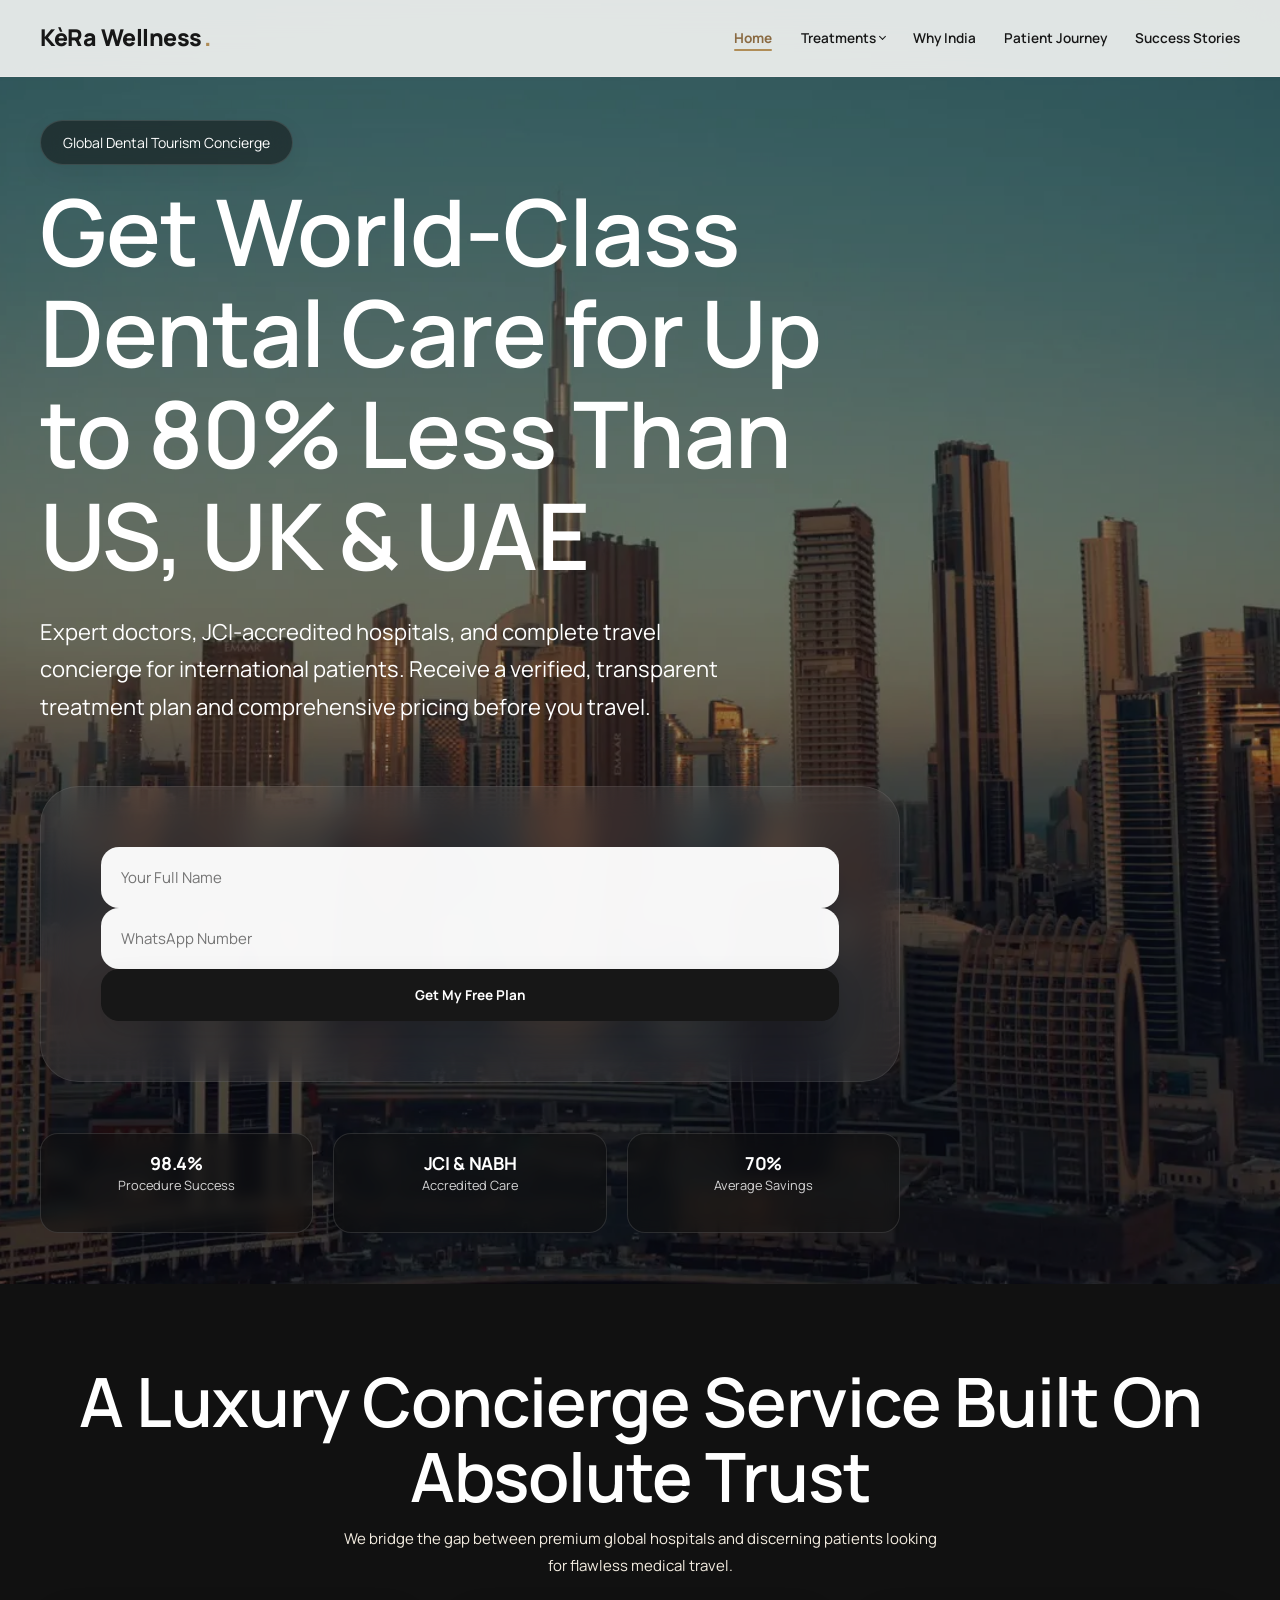
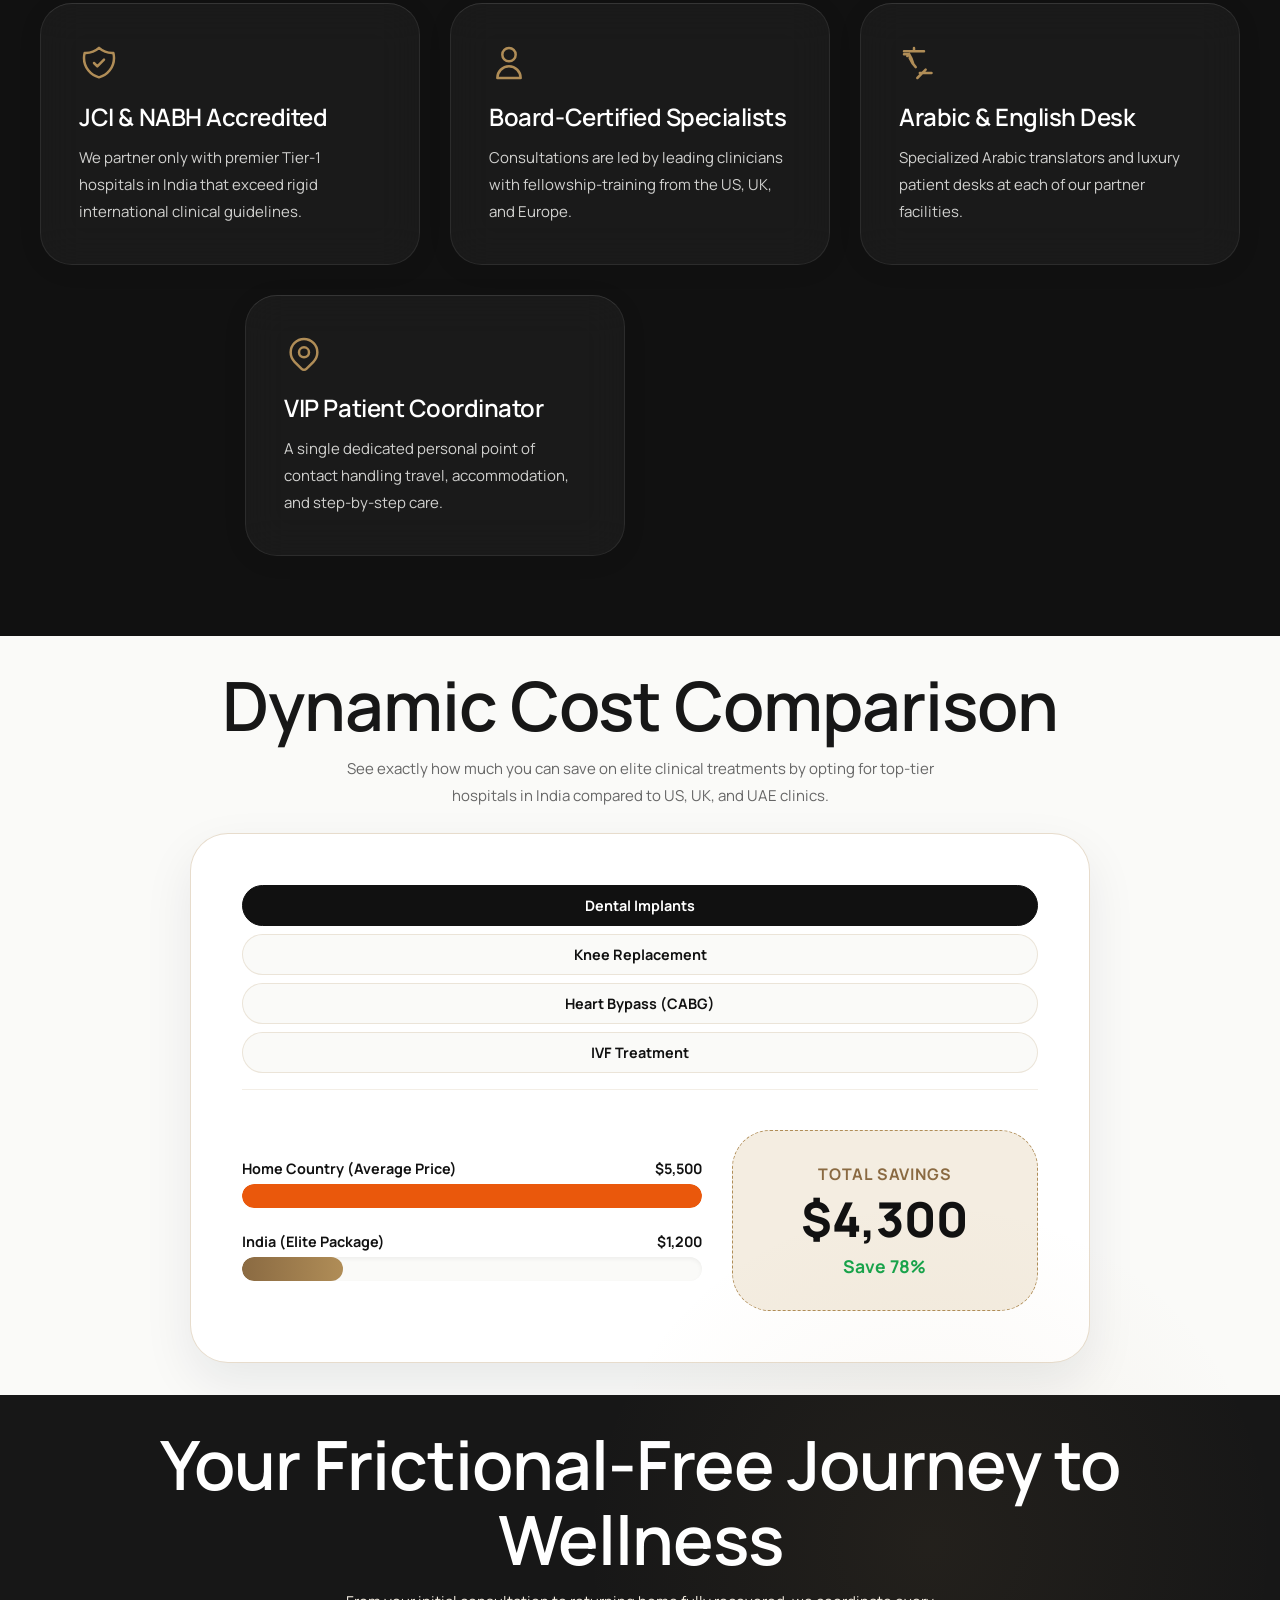
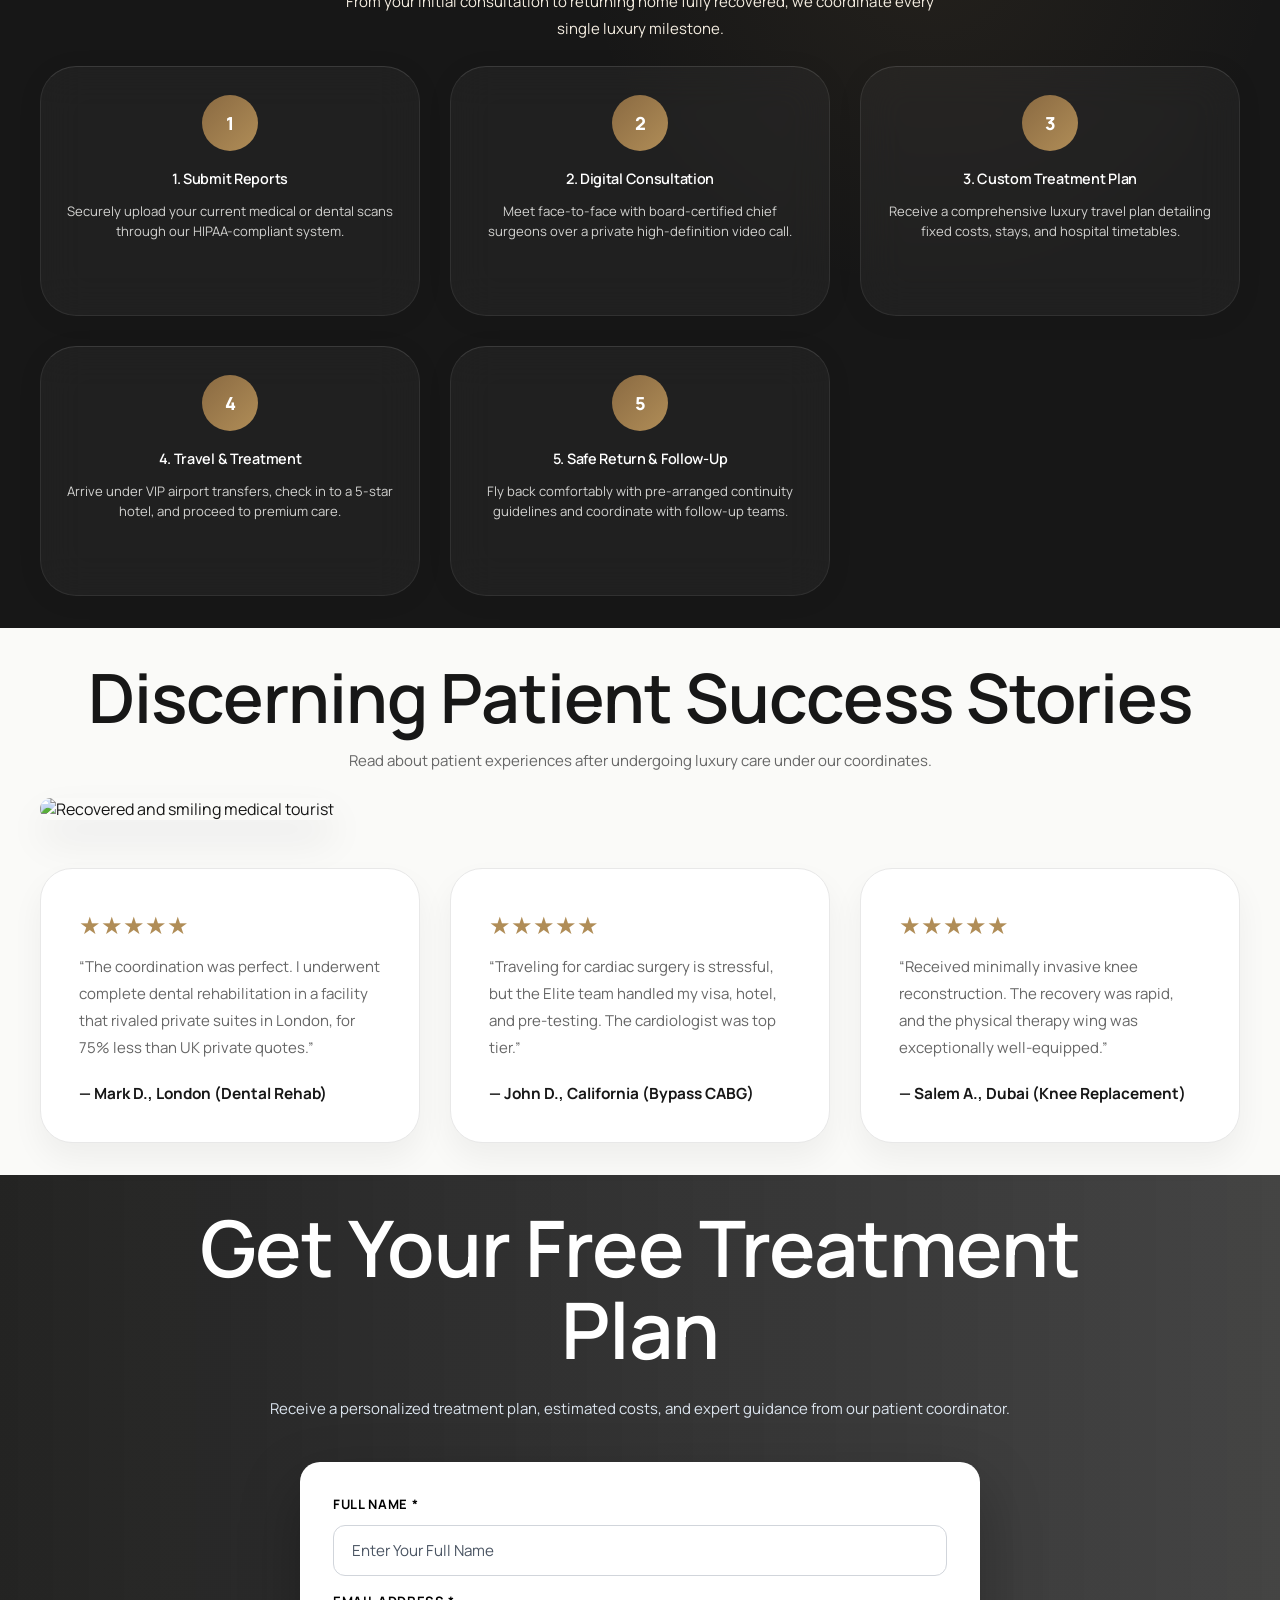
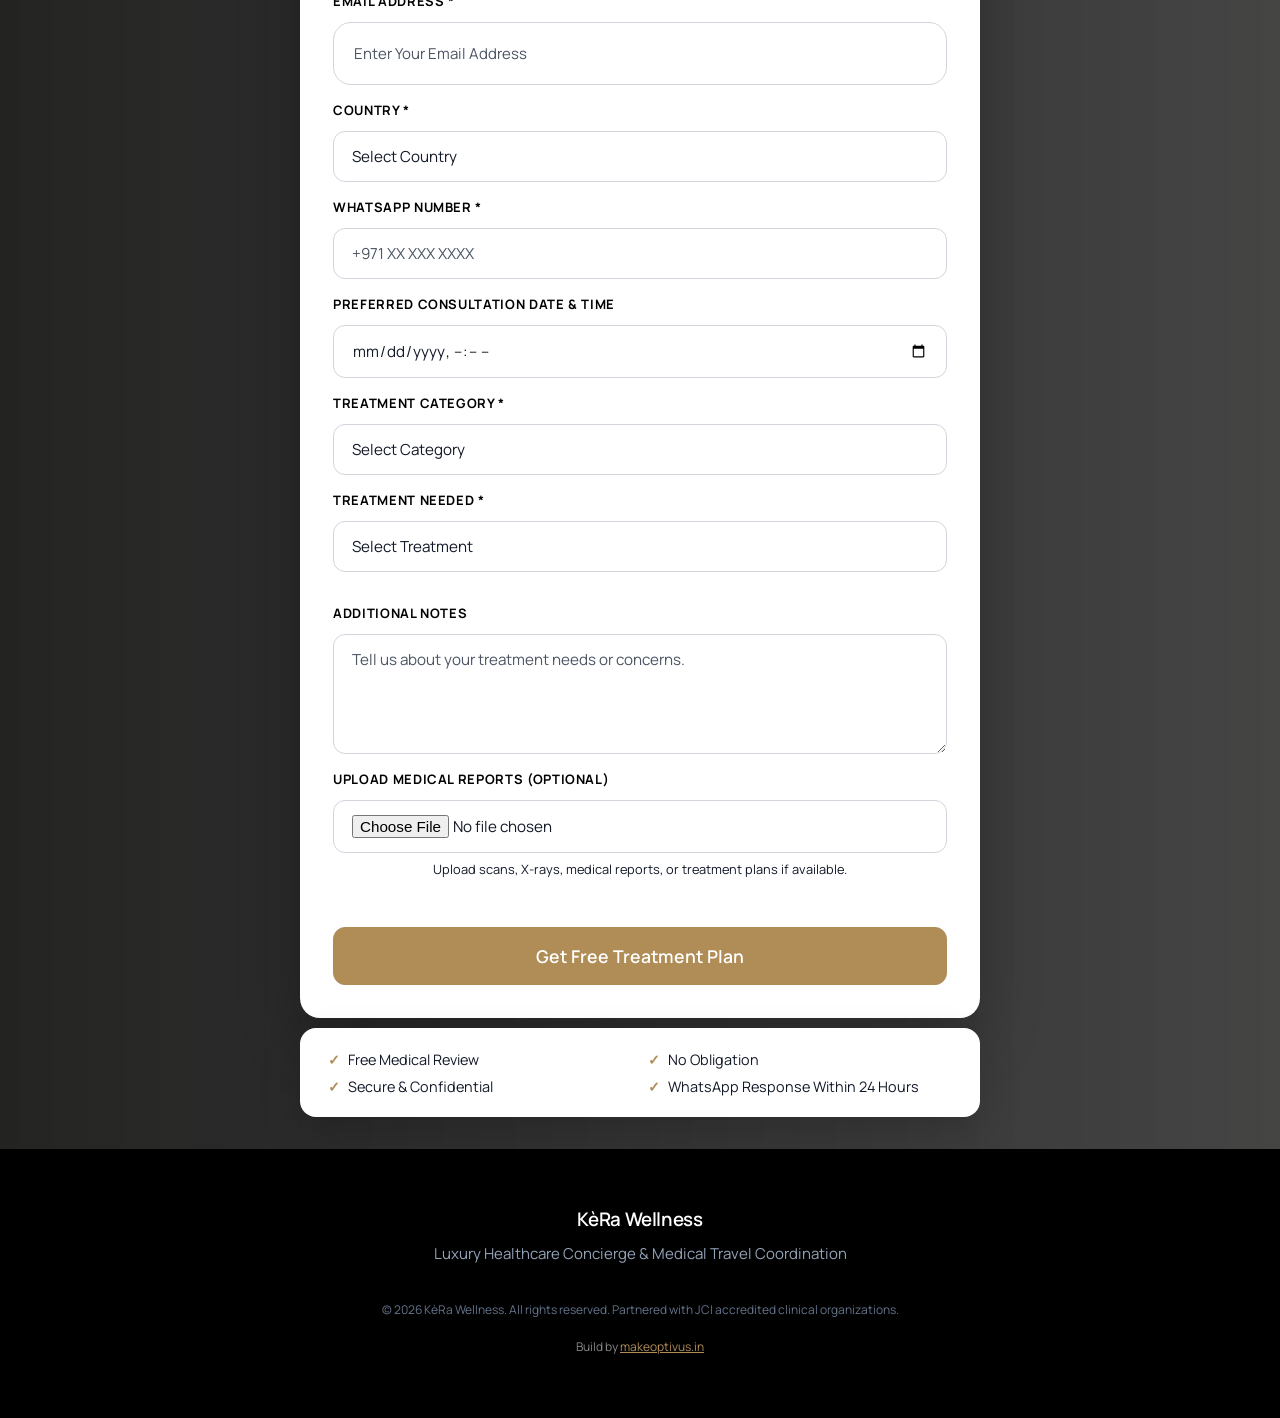
==== commit fc4cb962: "Add Google Tag Manager container (GTM-K932S8WZ) to head of all HTML pages" ====
--- a/assets/index.html
+++ b/assets/index.html
@@ -2,6 +2,13 @@
 <html lang="en">
 
 <head>
+  <!-- Google tag (gtag.js) -->
+  <script async src="https://www.googletagmanager.com/gtm.js?id=GTM-K932S8WZ"></script>
+  <script>
+    window.dataLayer = window.dataLayer || [];
+    function gtag(){dataLayer.push(arguments);}
+    gtag('js', new Date());
+  </script>
   <meta charset="UTF-8">
   <meta name="viewport" content="width=device-width, initial-scale=1.0">
   <title>Global Dental Tourism in India | Save Up to 80% | KèRa Wellness</title>
--- a/assets/css/styles.min.css
+++ b/assets/css/styles.min.css
@@ -1 +1 @@
-*,::after,::before{margin:0;padding:0;box-sizing:border-box}html{scroll-behavior:smooth;-webkit-text-size-adjust:100%;font-size:16px;overflow-x:hidden;overflow-x:clip;max-width:100vw;width:100%}body{font-family:Manrope,sans-serif;background:var(--white);color:var(--text-dark);overflow-x:hidden;overflow-x:clip;max-width:100vw;width:100%;position:relative;-webkit-font-smoothing:antialiased;-moz-osx-font-smoothing:grayscale}.visually-hidden{position:absolute;width:1px;height:1px;padding:0;margin:-1px;overflow:hidden;clip:rect(0,0,0,0);white-space:nowrap;border:0}:root{--bg-primary:#FAFAF8;--bg-secondary:#F3F1EB;--text-dark:#171717;--text-light:#FAFAF8;--text-muted:#666666;--black:#171717;--black-light:#232323;--gold:#B08D57;--gold-rgb:176,141,87;--gold-dark:#8A6A42;--gold-light:#F4EDE1;--white:#FFFFFF;--bg-light:#FAFAF8;--border-gray:#E8E8E8;--card-bg:#FFFFFF;--navy:#111111;--navy-dark:#111111;--navy-light:#232323;--fs-hero:clamp(2.4rem, 8vw + 0.5rem, 5.75rem);--fs-h2:clamp(2rem, 5vw + 0.5rem, 4.25rem);--fs-h2-story:clamp(2rem, 5vw + 0.5rem, 4.5rem);--fs-cta:clamp(2rem, 5.5vw + 0.5rem, 4.875rem);--fs-h3-pain:clamp(1.5rem, 3vw + 0.4rem, 2.375rem);--fs-h3-why:clamp(1.1rem, 1.5vw + 0.3rem, 1.5rem);--fs-h3-proc:clamp(1.25rem, 2vw + 0.25rem, 1.875rem);--fs-hero-stat:clamp(1.15rem, 4vw, 2.5rem);--fs-body:clamp(0.9375rem, 1.1vw, 1rem);--fs-hero-body:clamp(1rem, 2.5vw, 1.375rem);--fs-badge:clamp(0.75rem, 1.2vw, 0.875rem);--fs-label:clamp(0.75rem, 1vw, 0.8125rem);--section-py:clamp(1.25rem, 2.5vw, 2.25rem);--container-px:clamp(1.25rem, 5vw, 2.5rem);--card-pad:clamp(1.5rem, 4vw, 3.4375rem);--gap-grid:clamp(1rem, 2.5vw, 1.875rem);--gap-hero:clamp(1rem, 3vw, 1.125rem);--radius-card:clamp(1.25rem, 3vw, 2.375rem);--radius-btn:clamp(0.875rem, 1.5vw, 1.125rem);--radius-form:clamp(1.5rem, 3vw, 2.5rem);--radius-story-img:clamp(1.5rem, 3.5vw, 2.625rem)}.container{width:100%;max-width:1280px;margin:0 auto;padding:0 var(--container-px)}section{padding:var(--section-py) 0}.hero,.treatment-hero{position:relative;width:100%!important;max-width:100vw!important;box-sizing:border-box!important;overflow:hidden;display:flex;align-items:center;min-height:42vh!important;background-color:#121417}.whatsapp{position:fixed;bottom:24px;right:24px;width:56px;height:56px;background-color:var(--gold);color:var(--white);border-radius:50%;display:flex;align-items:center;justify-content:center;box-shadow:0 8px 24px rgba(0,0,0,.2);z-index:1000;cursor:pointer;transition:transform .3s ease}@media (min-width:768px){.hero,.treatment-hero{min-height:46vh!important}}@media (min-width:1200px){.hero,.treatment-hero{min-height:50vh!important}}.video-background{position:absolute;inset:0;top:0;left:0;right:0;bottom:0;width:100%!important;min-width:100%!important;height:100%;z-index:1;overflow:hidden;pointer-events:none;background-color:#121417;background-position:center;background-size:cover;background-repeat:no-repeat}.video-background video{width:100%;height:100%;object-fit:cover;object-position:center;opacity:1;transform:scale(1.01)}.video-background video.is-loaded{opacity:1}.video-overlay{position:absolute;inset:0;top:0;left:0;right:0;bottom:0;width:100%!important;min-width:100%!important;height:100%;z-index:2;background:rgba(17,17,17,.45)}.hero .container,.treatment-hero .container{position:relative;z-index:3;width:100%!important;max-width:1280px;box-sizing:border-box}h1,h2,h3{line-height:1.1;font-weight:600;letter-spacing:-.02em}p{line-height:1.8;color:var(--text-muted);font-size:var(--fs-body)}nav{position:fixed;top:0;left:0;width:100%;z-index:999;background:rgba(250,250,248,.88);backdrop-filter:blur(20px);-webkit-backdrop-filter:blur(20px);border-bottom:1px solid var(--border-gray);transition:all .4s ease}.nav-wrapper{display:flex;justify-content:space-between;align-items:center;padding-top:clamp(16px,2.5vw,24px);padding-bottom:clamp(16px,2.5vw,24px);gap:1rem;transition:all .4s ease}.logo{font-size:clamp(1.1rem, 2.2vw, 1.45rem);font-weight:800;letter-spacing:-.5px;flex-shrink:0;max-width:55%;line-height:1.2;color:var(--text-dark);text-decoration:none;display:inline-flex;align-items:center}.logo span{color:var(--gold);margin-left:2px}.nav-links{display:flex;align-items:center;gap:clamp(1.25rem,2.2vw,2.5rem);flex-wrap:nowrap}.nav-links a{text-decoration:none;color:var(--text-dark);font-weight:600;font-size:clamp(.85rem, 1vw, .95rem);white-space:nowrap;transition:color .3s ease}.nav-links a:hover{color:var(--gold-dark)}.nav-dropdown{position:relative;display:inline-block;cursor:pointer}.nav-dropdown>a{display:flex;align-items:center;gap:4px}.nav-dropdown>a::after{content:"";display:inline-block;width:5px;height:5px;border-right:1.5px solid currentColor;border-bottom:1.5px solid currentColor;transform:rotate(45deg);margin-bottom:3px;transition:transform .25s ease}.nav-dropdown:hover>a::after{transform:rotate(-135deg) translateY(-2px)}.dropdown-menu{position:absolute;top:100%;left:50%;transform:translateX(-50%) translateY(15px);background:var(--card-bg);border:1px solid var(--border-gray);border-radius:14px;padding:10px 0;min-width:250px;box-shadow:0 16px 40px rgba(17,17,17,.08);opacity:0;visibility:hidden;transition:all .3s cubic-bezier(.16, 1, .3, 1);z-index:1000}.nav-dropdown:hover .dropdown-menu{opacity:1;visibility:visible;transform:translateX(-50%) translateY(5px)}.dropdown-menu a{display:block;padding:11px 22px;color:var(--text-dark)!important;font-size:.875rem!important;font-weight:500!important;transition:all .25s ease!important;border-bottom:1px solid var(--border-gray)}.dropdown-menu a:last-child{border-bottom:none}.dropdown-menu a:hover{background:rgba(var(--gold-rgb),.08);color:var(--gold-dark)!important;padding-left:26px}.btn-header-cta{padding:clamp(12px,1.5vw,16px);margin-bottom:clamp(12px,2vw,20px);border:1px solid var(--border-gray);border-radius:var(--radius-form);background:var(--card-bg);color:var(--text-dark);font-size:var(--fs-body)}nav.nav-scrolled .nav-wrapper{padding-top:clamp(10px,1.5vw,14px);padding-bottom:clamp(10px,1.5vw,14px)}nav.nav-scrolled .btn-header-cta{box-shadow:0 12px 28px rgba(17,17,17,.08)}.mobile-text{display:none}.btn{display:inline-flex;align-items:center;justify-content:center;padding:clamp(12px,1.5vw,16px) clamp(22px,2.5vw,36px);border-radius:var(--radius-btn);text-decoration:none;font-weight:700;font-size:clamp(.85rem, 1vw, .975rem);transition:all .4s cubic-bezier(.16, 1, .3, 1);touch-action:manipulation;-webkit-tap-highlight-color:transparent;min-height:48px}.btn-primary{background:var(--black);color:var(--white);border:1px solid var(--black);box-shadow:0 14px 30px rgba(17,17,17,.12)}.btn-primary:hover{transform:translateY(-4px);background:var(--gold-dark);border-color:var(--gold-dark);box-shadow:0 20px 40px rgba(17,17,17,.16)}.btn-dark{background:var(--navy);color:#fff;border:1px solid rgba(var(--gold-rgb),.35);box-shadow:0 10px 24px rgba(12,27,51,.2)}.btn-dark:hover{background:var(--navy-light);transform:translateY(-4px);box-shadow:0 16px 30px rgba(12,27,51,.35)}.btn-outline{background:0 0;color:var(--text-dark);border:1.5px solid var(--border-gray)}.btn-outline:hover{background:rgba(var(--gold-rgb),.08);color:var(--gold-dark);border-color:var(--gold-dark);transform:translateY(-4px)}.btn-whatsapp{background:#25d366;color:#fff;border:1.5px solid #20ba59;box-shadow:0 4px 12px rgba(37,211,102,.15)}.btn-whatsapp:hover{background:#1ebe57;color:#fff;border-color:#1a9f4a;transform:translateY(-2px);box-shadow:0 6px 16px rgba(37,211,102,.22)}.treatment-hero .btn-whatsapp{color:#fff}.hero{min-height:60vh!important;background:radial-gradient(circle at 75% center,rgba(250,250,248,.08) 0,rgba(17,17,17,.78) 75%),url("https://images.unsplash.com/photo-1629909613654-28e377c37b09?q=80&w=2200&auto=format&fit=crop") center/cover no-repeat}.hero::before{content:"";position:absolute;width:clamp(300px,60vw,800px);height:clamp(300px,60vw,800px);background:radial-gradient(circle,rgba(176,141,87,.1),transparent 70%);top:-200px;right:0;max-width:100%;pointer-events:none}.hero-content,.treatment-hero-content{position:relative;z-index:2;max-width:860px;padding-top:clamp(4.5rem,8vw,5.5rem);padding-bottom:clamp(.75rem,1.5vw,1.25rem)}.hero-badge{display:inline-block;padding:clamp(8px,1.5vw,12px) clamp(14px,2vw,22px);border-radius:999px;background:rgba(255,255,255,.9);backdrop-filter:blur(12px);-webkit-backdrop-filter:blur(12px);border:1px solid var(--border-gray);box-shadow:0 8px 24px rgba(17,17,17,.06);color:var(--text-dark);font-size:var(--fs-badge);margin-bottom:clamp(10px,1.8vw,16px)}.hero h1{font-size:var(--fs-hero);font-weight:600;letter-spacing:clamp(-1px, -.2vw, -2px);color:#fff;margin-bottom:clamp(16px,3vw,28px);line-height:1.1}.hero p{font-size:var(--fs-hero-body);color:rgba(250,250,248,.84);max-width:680px;margin-bottom:clamp(14px,2.5vw,20px);line-height:1.7}.hero-buttons{display:flex;gap:var(--gap-hero);flex-wrap:wrap}.hero-bottom{margin-top:clamp(2.5rem,4vw,3.75rem);display:flex;flex-direction:row;flex-wrap:nowrap;gap:clamp(10px,1.6vw,24px);align-items:stretch;width:100%}.hero-box{flex:1 1 0;min-width:0;padding:clamp(12px,1.4vw,18px) clamp(10px,1.2vw,18px);border-radius:18px;background:rgba(255,255,255,.06);border:1px solid rgba(255,255,255,.1);backdrop-filter:blur(8px);-webkit-backdrop-filter:blur(8px);transition:transform .4s ease,background .4s ease;text-align:center;box-sizing:border-box}.hero-box:hover{transform:translateY(-6px);background:rgba(255,255,255,.1)}.hero-box h3{font-size:clamp(.95rem, 1.4vw, 1.3rem);color:#fff;margin-bottom:4px;font-weight:700;line-height:1.25;white-space:nowrap}.hero-box p{color:#dbe4ee;font-size:clamp(.6rem, 1vw, .875rem);line-height:1.2}.section-title{text-align:center;margin-bottom:clamp(1rem,2vw,1.5rem)}.section-title h2{font-size:var(--fs-h2);letter-spacing:clamp(-1px, -.2vw, -2px);margin-bottom:clamp(8px,1.2vw,12px)}.section-title p{max-width:600px;margin:0 auto}.pain{background:#fff}.pain-wrapper{display:grid;grid-template-columns:1fr 1fr;gap:var(--gap-grid)}.pain-card{padding:var(--card-pad);border-radius:var(--radius-card)}.pain-left{background:#fff7ed;border:1px solid #fed7aa}.pain-right{background:#f0fdf4;border:1px solid #bbf7d0}.pain-label{display:inline-block;padding:clamp(7px,1vw,10px) clamp(12px,1.5vw,18px);border-radius:999px;font-size:var(--fs-label);font-weight:700;margin-bottom:clamp(16px,2.5vw,26px)}.pain-left .pain-label{background:#ea580c;color:#fff}.pain-right .pain-label{background:#16a34a;color:#fff}.pain-card h3{font-size:var(--fs-h3-pain);margin-bottom:clamp(18px,3vw,30px)}.pain-card ul{list-style:none}.pain-card li{position:relative;padding-left:clamp(24px,3vw,34px);margin-bottom:clamp(14px,2vw,22px);line-height:1.8;color:#475569;font-size:var(--fs-body)}.pain-left li::before{content:"✗";color:#ea580c;position:absolute;left:0;top:2px;font-size:clamp(16px, 2vw, 20px);font-weight:900}.pain-right li::before{content:"✓";color:#16a34a;position:absolute;left:0;top:2px;font-size:clamp(16px, 2vw, 20px);font-weight:900}.before-after-section{background:var(--white);padding:var(--section-py) 0}.ba-visual{max-width:min(920px,100%);margin:0 auto clamp(1.5rem,4vw,3rem);text-align:center}.ba-visual img{width:100%;max-height:min(380px,52vw);object-fit:cover;border-radius:clamp(16px,3vw,24px);box-shadow:0 16px 40px rgba(0,0,0,.08);display:block}.ba-grid{display:grid;grid-template-columns:repeat(2,1fr);gap:clamp(1rem,3vw,2rem)}.ba-card{text-align:center;padding:clamp(1.25rem,3vw,2rem);background:var(--bg-secondary);border:1px solid var(--border-gray);border-radius:var(--radius-card)}.ba-card h3{color:var(--text-dark);font-size:clamp(1.05rem, 2vw, 1.35rem);margin-bottom:.75rem}.ba-card p{color:#475569;font-size:var(--fs-body);line-height:1.7}.ba-label{display:inline-block;padding:6px 14px;border-radius:999px;margin-bottom:12px;font-weight:700;font-size:.8rem;letter-spacing:.04em}.ba-label--before{background:#ea580c;color:#fff}.ba-label--after{background:#16a34a;color:#fff}.testimonial-grid--cols-2{grid-template-columns:repeat(2,1fr)}@media (max-width:767px){.ba-grid,.testimonial-grid--cols-2{grid-template-columns:1fr}.ba-visual img{max-height:min(280px,65vw)}.ba-card{padding:1.25rem 1rem}}.why-us{background:var(--black);color:#fff}.why-grid{display:grid;grid-template-columns:repeat(6,1fr);gap:var(--gap-grid)}.why-grid>.why-card{grid-column:span 2}.why-grid>.why-card:nth-child(4){grid-column:2/span 2}.why-grid>.why-card:nth-child(5){grid-column:4/span 2}.why-card{background:rgba(255,255,255,.04);backdrop-filter:blur(20px);-webkit-backdrop-filter:blur(20px);padding:clamp(1.5rem,3vw,2.5rem);border-radius:clamp(1.25rem,2.5vw,2rem);border:1px solid rgba(255,255,255,.08);border-top:1px solid rgba(255,255,255,.12);box-shadow:0 4px 24px rgba(0,0,0,.08);transition:all .4s cubic-bezier(.16, 1, .3, 1);position:relative}.why-card:hover{background:rgba(255,255,255,.06);border-color:rgba(var(--gold-rgb),.32);transform:translateY(-5px)}.why-card h3{font-size:var(--fs-h3-why);margin-bottom:clamp(8px,1.5vw,14px)}.why-card p{color:rgba(250,250,248,.82)}.story-wrapper{display:flex;flex-direction:column;gap:clamp(2rem,6vw,4.375rem)}.story-image{position:relative;width:100%}.story-image img{width:100%;height:clamp(320px,55vw,760px);object-fit:cover;border-radius:var(--radius-story-img);display:block}.story-text-sticky{margin-top:10px}.story-text-sticky h2{font-size:var(--fs-h2-story);letter-spacing:clamp(-1px, -.2vw, -2px);margin-bottom:clamp(14px,2.5vw,28px);line-height:1.1}.story-points{margin-top:clamp(1.5rem,3vw,2.5rem);display:grid;grid-template-columns:repeat(2,1fr);gap:var(--gap-grid)}.story-box{background:var(--card-bg);padding:clamp(1.25rem,2.5vw,1.875rem);border-radius:clamp(1rem,2vw,1.625rem);box-shadow:0 16px 32px rgba(17,17,17,.05);border:1px solid var(--border-gray);transition:all .4s cubic-bezier(.16, 1, .3, 1)}.story-box h4{margin-bottom:8px;font-size:clamp(.9rem, 1.3vw, 1rem)}.story-box p{font-size:var(--fs-body)}.process{background:var(--black);color:#fff;position:relative;overflow:visible}.process::before{content:"";position:absolute;width:clamp(300px,55vw,700px);height:clamp(300px,55vw,700px);background:radial-gradient(circle,rgba(var(--gold-rgb),.08),transparent 70%);right:0;top:-200px;max-width:100%;pointer-events:none}.process-grid{display:grid;grid-template-columns:repeat(3,1fr);gap:var(--gap-grid);position:relative;z-index:2;align-items:stretch}.process-grid--steps{grid-template-columns:repeat(5,minmax(0,1fr));gap:clamp(.75rem,1.4vw,1.25rem)}@media (max-width:1199px){.process-grid--steps{grid-template-columns:repeat(3,minmax(0,1fr))}}@media (max-width:991px){.process-grid--steps{grid-template-columns:repeat(2,minmax(0,1fr))}}.process-card{display:flex;flex-direction:column;align-items:center;text-align:center;height:100%;min-height:clamp(210px,20vw,250px);background:rgba(255,255,255,.04);backdrop-filter:blur(20px);-webkit-backdrop-filter:blur(20px);border:1px solid rgba(255,255,255,.08);border-top:1px solid rgba(255,255,255,.12);padding:clamp(1.25rem,2.5vw,1.75rem) clamp(1rem,2vw,1.35rem);border-radius:clamp(1.25rem,3vw,2.25rem);box-shadow:0 4px 24px rgba(0,0,0,.08);transition:all .4s cubic-bezier(.16, 1, .3, 1);position:relative;box-sizing:border-box}.process-card:hover{background:rgba(255,255,255,.06);border-color:rgba(var(--gold-rgb),.32);transform:translateY(-5px)}.process-top{display:flex;align-items:center;justify-content:center;width:100%;margin-bottom:clamp(12px,2vw,18px)}.process-number{width:clamp(44px,5vw,56px);height:clamp(44px,5vw,56px);flex-shrink:0;border-radius:50%;background:linear-gradient(135deg,var(--gold-dark),var(--gold));display:flex;align-items:center;justify-content:center;color:var(--white);font-weight:800;font-size:clamp(14px, 1.5vw, 18px)}.process-line{display:none}.process-card h3{font-size:clamp(.9rem, 1.05vw, 1.05rem);line-height:1.35;margin-bottom:clamp(8px,1.2vw,12px);width:100%;overflow-wrap:break-word;word-wrap:break-word;hyphens:auto}.process-card p{color:rgba(250,250,248,.82);font-size:clamp(.82rem, .95vw, .9rem);line-height:1.55;width:100%;margin:0;flex:1}.process .process-card,html[lang=ar] .process .process-card{text-align:center;align-items:center}html[lang=ar] .process .process-top{flex-direction:row;justify-content:center}.testimonials{background:var(--bg-primary)}.testimonial-grid{display:grid;grid-template-columns:repeat(3,1fr);gap:var(--gap-grid)}.testimonial-card{padding:clamp(1.5rem,3vw,2.625rem);background:var(--card-bg);border-radius:clamp(1.25rem,2.5vw,2rem);box-shadow:0 16px 32px rgba(17,17,17,.05);border:1px solid var(--border-gray);transition:all .4s cubic-bezier(.16, 1, .3, 1)}.testimonial-card:hover{transform:translateY(-5px);box-shadow:0 24px 48px rgba(17,17,17,.08)}.testimonial-card h4{margin-top:clamp(14px,2vw,22px);font-size:clamp(.875rem, 1.2vw, 1rem)}.testimonial-card p{font-size:var(--fs-body)}.cta{background:linear-gradient(to right,rgba(17,17,17,.92),rgba(17,17,17,.78)),url("https://images.unsplash.com/photo-1520607162513-77705c0f0d4a?q=80&w=2200&auto=format&fit=crop") center/cover no-repeat;text-align:center;color:#fff}.cta h2{font-size:var(--fs-cta);letter-spacing:clamp(-1px, -.2vw, -2px);max-width:980px;margin:0 auto clamp(16px,2.5vw,24px);line-height:1.05}.cta p{max-width:760px;margin:0 auto clamp(1rem,2vw,1.5rem);color:#dbe4ee}form{max-width:960px;margin:clamp(2rem,5vw,3.75rem) auto 0;background:rgba(255,255,255,.08);backdrop-filter:blur(16px);-webkit-backdrop-filter:blur(16px);padding:clamp(1.5rem,5vw,3.75rem);border-radius:var(--radius-form);border:1px solid rgba(255,255,255,.08)}.form-grid{display:grid;grid-template-columns:1fr 1fr;gap:var(--gap-grid)}input,select,textarea{width:100%;padding:clamp(14px,1.8vw,20px);border:none;border-radius:clamp(12px,1.5vw,18px);font-family:inherit;font-size:clamp(.875rem, 1.2vw, .9375rem);background:rgba(255,255,255,.96);outline:0;appearance:none;-webkit-appearance:none;min-height:48px}input:focus,select:focus,textarea:focus{box-shadow:0 0 0 3px rgba(var(--gold-rgb),.14)}textarea{min-height:140px;resize:vertical}.form-label{display:block;margin-bottom:8px;font-weight:600;text-transform:uppercase;color:#fff;font-size:13px;letter-spacing:.05em;text-align:left}.form-note{margin-top:24px;font-size:13px;color:#dbe4ee;text-align:center}.full{grid-column:1/-1}button{border:none;cursor:pointer;width:100%;touch-action:manipulation;-webkit-tap-highlight-color:transparent}.form-bottom{display:flex;justify-content:center;gap:clamp(1rem,3vw,1.875rem);flex-wrap:wrap;margin-top:clamp(16px,2.5vw,28px)}.form-bottom div{color:#dbe4ee;font-size:clamp(.75rem, 1vw, .875rem)}footer{background:#000;color:#fff;text-align:center;padding:clamp(2.5rem,5vw,3.75rem) 0}footer p{color:#94a3b8;margin-top:10px;font-size:var(--fs-body)}.whatsapp{position:fixed;bottom:clamp(16px,3vw,24px);right:clamp(16px,3vw,24px);width:clamp(52px,6vw,64px);height:clamp(52px,6vw,64px);border-radius:50%;background:#25d366;display:flex;align-items:center;justify-content:center;color:#fff;text-decoration:none;z-index:998;box-shadow:0 14px 30px rgba(37,211,102,.4);transition:transform .35s ease,box-shadow .35s ease;touch-action:manipulation;-webkit-tap-highlight-color:transparent}.whatsapp:hover{transform:scale(1.08) translateY(-4px);box-shadow:0 18px 40px rgba(37,211,102,.5)}@media (max-width:599px){.whatsapp{display:none}}.cta>.container{display:flex;flex-direction:column;align-items:center;width:100%}.cta form.consultation-form{background:#fff;backdrop-filter:none;-webkit-backdrop-filter:none;border:1px solid rgba(255,255,255,.12);box-shadow:0 24px 60px rgba(0,0,0,.28);max-width:680px;width:100%;margin:1rem auto 0;padding:clamp(1.25rem,3vw,2rem);border-radius:20px;box-sizing:border-box}.consultation-form{display:flex;flex-direction:column;gap:1rem;max-width:680px;margin:1rem auto;width:100%;padding:0 clamp(1rem,2vw,2rem);box-sizing:border-box}.consultation-form .form-group{display:flex;flex-direction:column;gap:.5rem;text-align:left;width:100%}html[lang=ar] .consultation-form,html[lang=ar] .consultation-form .form-group{text-align:right}html[lang=ar] .consultation-form label.form-label{text-align:right}html[lang=ar] .consultation-form input,html[lang=ar] .consultation-form select,html[lang=ar] .consultation-form textarea{text-align:right;direction:rtl}html[lang=ar] .consultation-form .form-help-text{text-align:right}.consultation-form label.form-label{font-weight:700!important;text-transform:uppercase;color:#000!important;font-size:13px;letter-spacing:.05em;margin-bottom:.25rem;display:block}.cta .consultation-form label.form-label{color:#000!important}.consultation-form input[type=datetime-local],.consultation-form input[type=file],.consultation-form input[type=tel],.consultation-form input[type=text],.consultation-form select,.consultation-form textarea{width:100%;padding:14px 18px;border:1px solid var(--border-gray);border-radius:12px;background:var(--card-bg);color:var(--text-dark);font-size:.95rem;box-sizing:border-box;outline:0;transition:border-color .2s ease,box-shadow .2s ease}.cta .consultation-form input,.cta .consultation-form select,.cta .consultation-form textarea{background:#fff!important;color:#111827!important;border:1.5px solid #d1d5db!important}.consultation-form input:focus,.consultation-form select:focus,.consultation-form textarea:focus{border-color:var(--gold)!important;box-shadow:0 0 0 3px rgba(176,141,87,.25)!important}.consultation-form input::placeholder,.consultation-form textarea::placeholder{color:#4b5563!important;opacity:1!important}.consultation-form select option{background-color:#fff!important;color:#111827!important}.consultation-form textarea{min-height:120px;resize:vertical}.consultation-form button.submit-btn{width:100%;padding:16px;background:var(--gold);color:var(--white);border:1px solid var(--gold);font-size:1.1rem;font-weight:600;border-radius:12px;cursor:pointer;transition:all .3s ease;margin-top:.5rem}.consultation-form button.submit-btn:hover{background:var(--gold-dark);border-color:var(--gold-dark);transform:translateY(-2px)}.calc-section{background:rgba(var(--gold-rgb),.08);border:1px solid rgba(var(--gold-rgb),.3);padding:1.5rem;border-radius:12px;margin:1rem 0;text-align:left}.calc-title{font-size:1.1rem;font-weight:700;color:var(--gold);margin-bottom:1rem;text-transform:uppercase;letter-spacing:.05em}.calc-section label{font-size:.85rem;font-weight:600;text-transform:uppercase;display:block;margin-bottom:.5rem}.cta .calc-section label{color:#000!important}.calc-input{width:100%;padding:10px 14px;border:1.5px solid #d1d5db!important;border-radius:8px;font-size:1rem;margin-bottom:1rem;background:#fff!important;color:#111827!important}.calc-results{display:flex;flex-direction:column;gap:.5rem;border-top:1px solid rgba(var(--gold-rgb),.2);padding-top:.75rem}.calc-results p{margin:0;display:flex;justify-content:space-between;font-size:.95rem;font-weight:500;color:#111827!important}.calc-results span{font-weight:700}#dubaiCost{color:#ea580c}#indiaCost{color:#16a34a}#savings{color:var(--gold)}.trust-messages{width:100%;max-width:680px;margin:0 auto}.trust-messages ul{list-style:none;padding:0;margin:.75rem auto 0;max-width:680px;width:100%;display:grid;grid-template-columns:1fr 1fr;gap:.5rem 1rem;font-size:.9rem;text-align:left}.cta .trust-messages{background:#fff;border-radius:16px;padding:clamp(1rem,2.5vw,1.35rem) clamp(1.15rem,3vw,1.75rem);margin-top:.65rem;box-shadow:0 16px 40px rgba(0,0,0,.18)}.cta .trust-messages ul{color:#111827!important;margin:0;justify-items:start}.cta .trust-messages li,.cta .trust-messages li span{color:#111827!important}html[lang=ar] .trust-messages ul{text-align:right;justify-items:end}@media (max-width:599px){.trust-messages ul{grid-template-columns:1fr}.consultation-form,.cta form.consultation-form{padding:1.25rem 1rem;margin-left:auto;margin-right:auto}}.trust-messages li{display:flex;align-items:center;gap:.5rem}.trust-messages li::before{content:"✓";color:var(--gold);font-weight:700}.success-box{text-align:center;padding:3rem 2rem;background:var(--card-bg);border:2px solid var(--gold);border-radius:20px;max-width:600px;margin:3rem auto 0}.success-box h2{font-size:2rem;color:var(--gold);margin-bottom:1rem}.success-box p{color:var(--text-muted);font-size:1.1rem;line-height:1.6}.whatsapp:hover{transform:scale(1.08) translateY(-4px);box-shadow:0 18px 40px rgba(37,211,102,.5)}.whatsapp-icon{width:clamp(24px,3.5vw,32px);height:clamp(24px,3.5vw,32px);position:relative;z-index:2}.whatsapp-pulse{position:absolute;width:100%;height:100%;border-radius:50%;background:var(--gold);opacity:.4;animation:whatsapp-pulse 2s infinite;z-index:1}@keyframes whatsapp-pulse{0%{transform:scale(1);opacity:.6}100%{transform:scale(1.6);opacity:0}}[data-reveal]{opacity:0;transform:translateY(20px);transition:opacity .5s cubic-bezier(.22, 1, .36, 1),transform .5s cubic-bezier(.22, 1, .36, 1)}[data-reveal].is-visible{opacity:1;transform:translateY(0)}.story-image[data-reveal]{transform:translateX(-40px) scale(.98)}.story-image[data-reveal].is-visible{transform:translateX(0) scale(1)}.card-hover{transition:transform .45s cubic-bezier(.22, 1, .36, 1),box-shadow .45s ease,border-color .35s ease}.card-hover:hover{transform:translateY(-10px) scale(1.02)}.pain-card.card-hover:hover{box-shadow:0 28px 60px rgba(15,23,42,.12)}.why-card.card-hover:hover{background:rgba(255,255,255,.1);box-shadow:0 24px 50px rgba(0,0,0,.25);border-color:rgba(var(--gold-rgb),.22)}.story-box.card-hover:hover{box-shadow:0 24px 50px rgba(15,23,42,.12)}.process-card.card-hover:hover{background:rgba(255,255,255,.09);box-shadow:0 24px 50px rgba(0,0,0,.3);border-color:rgba(var(--gold-rgb),.24)}.testimonial-card.card-hover:hover{background:#fff;box-shadow:0 24px 50px rgba(15,23,42,.1)}@media (max-width:991px){.pain-wrapper{grid-template-columns:1fr}.why-grid{grid-template-columns:repeat(2,1fr)}.why-grid>.why-card{grid-column:span 1}.why-grid>.why-card:nth-child(4){grid-column:auto}.why-grid>.why-card:nth-child(5){grid-column:1/span 2;max-width:480px;margin-inline:auto;width:100%}.story-wrapper{grid-template-columns:1fr}.story-text-sticky{position:relative;top:0;padding:0;margin:0}.story-image img{height:clamp(260px,50vw,480px)}.process-grid{grid-template-columns:repeat(2,1fr)}.testimonial-grid{grid-template-columns:repeat(2,1fr)}.form-grid{grid-template-columns:1fr 1fr}.story-points{grid-template-columns:1fr}}@media (max-width:767px){.hero::before,.process::before{display:none!important}.hero-bottom{flex-direction:row;flex-wrap:nowrap;gap:.75rem}.hero-box{flex:1 1 0;min-width:0}.process-grid:not(.process-grid--steps){grid-template-columns:1fr}.treatment-benefits-grid{display:flex!important;flex-direction:row!important;flex-wrap:nowrap!important;overflow-x:auto!important;overflow-y:hidden!important;scroll-snap-type:x mandatory!important;-webkit-overflow-scrolling:touch!important;gap:16px!important;padding:8px 4px 18px 4px!important;scrollbar-width:none!important;-ms-overflow-style:none!important}.treatment-benefits-grid::-webkit-scrollbar{display:none!important;width:0!important;height:0!important}.treatment-benefits-grid .benefit-card{flex:0 0 280px!important;width:280px!important;max-width:280px!important;scroll-snap-align:start!important;padding:1.5rem!important;box-sizing:border-box!important;display:flex!important;flex-direction:column!important}.why-grid{display:flex!important;flex-direction:row!important;flex-wrap:nowrap!important;overflow-x:auto!important;overflow-y:hidden!important;scroll-snap-type:x mandatory!important;-webkit-overflow-scrolling:touch!important;gap:16px!important;padding:8px 4px 18px 4px!important;scrollbar-width:none!important;-ms-overflow-style:none!important}.why-grid::-webkit-scrollbar{display:none!important;width:0!important;height:0!important}.why-card{flex:0 0 280px!important;width:280px!important;max-width:280px!important;scroll-snap-align:start!important;box-sizing:border-box!important;display:flex!important;flex-direction:column!important}.why-grid>.why-card:nth-child(5){max-width:280px!important;width:280px!important;margin-inline:0!important}.process{overflow:visible!important}.process-grid--steps{display:flex!important;flex-direction:column!important;position:relative!important;gap:0!important;padding-bottom:2rem!important}.process-grid--steps .process-card{position:-webkit-sticky!important;position:sticky!important;min-height:auto!important;width:100%!important;max-width:100%!important;background:#fff!important;color:#171717!important;border:1.5px solid var(--border-gray)!important;border-top:3px solid var(--gold)!important;border-radius:20px!important;box-shadow:0 -4px 16px rgba(0,0,0,.06),0 10px 28px rgba(17,17,17,.1)!important;padding:1.5rem 1.25rem 1.75rem!important;margin-bottom:24px!important;transform:none!important;opacity:1!important;box-sizing:border-box!important}.process-grid--steps .process-card h3{color:#171717!important;font-size:1.1rem!important;font-weight:700!important;margin-bottom:8px!important;margin-top:6px!important}.process-grid--steps .process-card p{color:#555!important;font-size:.88rem!important;line-height:1.55!important}.process-grid--steps .process-card .process-number{background:#171717!important;color:var(--gold)!important;font-size:16px!important;font-weight:800!important;width:44px!important;height:44px!important}.process-grid--steps .process-card:first-child{top:76px!important;z-index:1!important}.process-grid--steps .process-card:nth-child(2){top:92px!important;z-index:2!important}.process-grid--steps .process-card:nth-child(3){top:108px!important;z-index:3!important}.process-grid--steps .process-card:nth-child(4){top:124px!important;z-index:4!important}.process-grid--steps .process-card:nth-child(5){top:140px!important;z-index:5!important;margin-bottom:36px!important}.story-points{grid-template-columns:1fr}.testimonial-grid{grid-template-columns:1fr}}@media (max-width:599px){:root{--container-px:1.125rem}.pain-wrapper{grid-template-columns:1fr}.story-wrapper{grid-template-columns:1fr}.form-grid{grid-template-columns:1fr}.story-points{grid-template-columns:1fr}.process-grid:not(.process-grid--steps){grid-template-columns:1fr}.testimonial-grid{grid-template-columns:1fr}.hero-buttons{flex-direction:column;align-items:flex-start}.hero-buttons .btn{width:100%;max-width:340px}.hero-bottom{flex-direction:row!important;flex-wrap:nowrap!important;gap:6px!important;justify-content:space-between!important;margin-top:.85rem!important;width:100%!important}.hero-box{flex:1 1 0!important;min-width:0!important;padding:8px 4px!important;border-radius:12px!important;background:rgba(255,255,255,.08)!important;border:1px solid rgba(255,255,255,.12)!important;box-sizing:border-box!important}.hero-box h3{font-size:clamp(.72rem, 2.7vw, .85rem)!important;white-space:normal!important;word-break:normal!important;line-height:1.18!important;margin-bottom:2px!important;font-weight:700!important}.hero-box p{font-size:clamp(.55rem, 1.9vw, .65rem)!important;line-height:1.15!important;margin:0!important;white-space:normal!important}.patient-video-grid{flex-wrap:nowrap!important;overflow-x:auto!important;overflow-y:hidden!important;justify-content:flex-start!important;scroll-snap-type:x mandatory;-webkit-overflow-scrolling:touch;padding:4px 4px 16px 4px;gap:16px;scrollbar-width:none!important;-ms-overflow-style:none!important}.patient-video-grid::-webkit-scrollbar{display:none!important;width:0!important;height:0!important}.patient-video-card{flex:0 0 280px!important;max-width:280px!important;width:280px!important;scroll-snap-align:start}.form-bottom{flex-direction:column;align-items:center;gap:.75rem}button.btn.btn-primary.full{padding:16px;font-size:1rem}.story-image img{height:320px}.hero,.treatment-hero{width:100%!important;max-width:100vw!important;box-sizing:border-box!important;min-height:auto!important;padding-top:0!important;padding-bottom:1.25rem!important;align-items:flex-start!important}.hero-content,.treatment-hero-content{padding-top:4.85rem!important;padding-bottom:.5rem!important}.hero-badge{padding:4px 12px!important;font-size:.72rem!important;margin-bottom:8px!important}.hero h1{font-size:clamp(1.35rem, 5.8vw, 1.75rem)!important;line-height:1.18!important;margin-bottom:8px!important;letter-spacing:-.5px!important}.hero p{font-size:.82rem!important;line-height:1.4!important;margin-bottom:12px!important}.hero-buttons{gap:8px!important;margin-bottom:4px!important}.hero-buttons .btn{padding:10px 16px!important;font-size:.85rem!important;min-height:42px!important;justify-content:center!important}.desktop-text{display:none}.mobile-text{display:inline}}@media (max-width:374px){.hero-box{padding:8px 2px}}@media (prefers-reduced-motion:reduce){[data-reveal]{opacity:1;transform:none;transition:none}.btn:hover,.card-hover:hover,.hero-box:hover,.whatsapp:hover{transform:none}.whatsapp-pulse{display:none}html{scroll-behavior:auto}}@media print{.whatsapp,nav{display:none}section{padding:2rem 0}.hero{min-height:auto;padding:3rem 0}}.calc-container{max-width:900px;margin:0 auto;background:var(--white);border:1px solid rgba(var(--gold-rgb),.3);border-radius:var(--radius-card);box-shadow:0 20px 50px rgba(12,27,51,.08);overflow:hidden;padding:var(--card-pad)}.calc-tabs{display:flex;flex-wrap:wrap;gap:8px;margin-bottom:2.5rem;justify-content:center;border-bottom:1px solid rgba(var(--gold-rgb),.15);padding-bottom:1rem}.calc-tab-btn{background:var(--bg-light);border:1px solid rgba(var(--gold-rgb),.2);color:var(--navy);padding:10px 20px;border-radius:99px;font-weight:700;font-size:.9rem;cursor:pointer;transition:all .3s ease}.calc-tab-btn.active,.calc-tab-btn:hover{background:var(--navy);color:var(--white);border-color:var(--navy)}.calc-result-wrapper{display:grid;grid-template-columns:1.2fr 0.8fr;gap:var(--gap-grid);align-items:center}@media (max-width:767px){.calc-result-wrapper{grid-template-columns:1fr}}.comparison-bars{display:flex;flex-direction:column;gap:1.5rem}.bar-item{display:flex;flex-direction:column;gap:6px}.bar-label{display:flex;justify-content:space-between;font-weight:700;font-size:.9rem;color:var(--navy)}.bar-track{width:100%;height:24px;background:var(--bg-light);border-radius:12px;overflow:hidden;position:relative;box-shadow:inset 0 2px 4px rgba(0,0,0,.05)}.bar-fill{height:100%;border-radius:12px;transition:width 1s cubic-bezier(.16, 1, .3, 1);display:flex;align-items:center;justify-content:flex-end;padding-right:12px;color:#fff;font-weight:700;font-size:.8rem}.bar-fill.dubai{background:#ea580c;width:100%}.bar-fill.india{background:linear-gradient(90deg,var(--gold-dark),var(--gold));width:30%}.savings-card{background:var(--gold-light);border:1px dashed var(--gold);border-radius:var(--radius-card);padding:2rem;text-align:center}.savings-card h4{color:var(--gold-dark);font-size:1rem;text-transform:uppercase;letter-spacing:.05em;margin-bottom:8px}.savings-amount{font-size:clamp(2rem, 4vw, 3rem);font-weight:800;color:var(--navy-dark);line-height:1.1;margin-bottom:8px}.savings-pct{font-size:1.1rem;color:#16a34a;font-weight:700}.floating-callback-btn{position:fixed;bottom:clamp(16px,3vw,24px);left:clamp(16px,3vw,24px);background:var(--black);border:1px solid rgba(var(--gold-rgb),.4);color:var(--white);width:54px;height:54px;border-radius:50%;display:flex;align-items:center;justify-content:center;cursor:pointer;z-index:998;box-shadow:0 10px 24px rgba(17,17,17,.18);transition:all .35s ease}.floating-callback-btn:hover{transform:scale(1.08) translateY(-4px);background:var(--gold-dark);box-shadow:0 14px 30px rgba(17,17,17,.24)}.floating-callback-btn svg{width:24px;height:24px}.callback-modal{position:fixed;inset:0;background:rgba(23,23,23,.6);backdrop-filter:blur(8px);display:flex;align-items:center;justify-content:center;z-index:10000;opacity:0;visibility:hidden;transition:all .4s cubic-bezier(.16, 1, .3, 1);padding:1.25rem}.callback-modal.active{opacity:1;visibility:visible}.callback-modal-content{background:var(--card-bg);border:1.5px solid var(--border-gray);border-radius:var(--radius-card);max-width:480px;width:100%;padding:clamp(1.5rem,4vw,3rem);position:relative;box-shadow:0 25px 60px rgba(17,17,17,.12);transform:scale(.95);transition:transform .4s cubic-bezier(.16, 1, .3, 1);text-align:center}.callback-modal.active .callback-modal-content{transform:scale(1)}.callback-modal-close{position:absolute;top:18px;right:18px;background:0 0;border:none;color:var(--gold-dark);font-size:24px;cursor:pointer}.callback-modal h3{color:#fff;font-size:1.75rem;margin-bottom:8px}.callback-modal p{color:var(--text-light);font-size:.95rem;margin-bottom:24px}.callback-modal form{background:0 0;padding:0;border:none;max-width:100%;margin:0}.callback-modal input{margin-bottom:16px;background:rgba(255,255,255,.96)}.treatment-hero{position:relative;background:radial-gradient(circle at right center,rgba(6,16,32,.8),rgba(6,16,32,.98)),url('https://images.unsplash.com/photo-1579684389782-64d84b5e901a?q=80&w=2000&auto=format&fit=crop') center/cover no-repeat;color:#fff;padding-top:clamp(6.25rem,12vw,8.75rem)}.treatment-hero.dental{background:radial-gradient(circle at right center,rgba(6,16,32,.8),rgba(6,16,32,.98)),url('https://images.unsplash.com/photo-1629909613654-28e377c37b09?q=80&w=2200&auto=format&fit=crop') center/cover no-repeat}.treatment-hero.cardiac{background:radial-gradient(circle at right center,rgba(6,16,32,.8),rgba(6,16,32,.98)),url('https://images.unsplash.com/photo-1530026405186-ed1ea0ac7a63?q=80&w=2000&auto=format&fit=crop') center/cover no-repeat}.treatment-hero.ortho{background:radial-gradient(circle at right center,rgba(6,16,32,.8),rgba(6,16,32,.98)),url('https://images.unsplash.com/photo-1576091160399-112ba8d25d1d?q=80&w=2000&auto=format&fit=crop') center/cover no-repeat}.treatment-hero.ivf{background:radial-gradient(circle at right center,rgba(6,16,32,.8),rgba(6,16,32,.98)),url('https://images.unsplash.com/photo-1559839734-2b71ea197ec2?q=80&w=2000&auto=format&fit=crop') center/cover no-repeat}.treatment-hero-content{max-width:800px;position:relative;z-index:2}.treatment-benefits-grid{display:grid;grid-template-columns:repeat(auto-fit,minmax(280px,1fr));gap:var(--gap-grid)}@media (min-width:992px){.treatment-benefits-grid{grid-template-columns:repeat(3,1fr)}.treatment-benefits-grid .benefit-card:last-child:nth-child(3n+1){grid-column:2}}@media (max-width:991px){.treatment-benefits-grid{grid-template-columns:repeat(auto-fit,minmax(260px,1fr))}}.benefit-card{background:var(--bg-light);border:1px solid var(--border-gray);border-radius:var(--radius-card);padding:2.25rem;transition:all .4s cubic-bezier(.16, 1, .3, 1)}.benefit-card:hover{transform:translateY(-5px);border-color:var(--gold-dark);background:var(--white);box-shadow:0 15px 35px rgba(17,17,17,.06)}.benefit-card h3{font-size:1.25rem;color:var(--text-dark);margin-bottom:12px}.benefit-card p{color:var(--text-muted)}.treatment-cost-table{width:100%;border-collapse:collapse;margin:2rem 0;background:var(--white);border-radius:var(--radius-card);overflow:hidden;box-shadow:0 15px 35px rgba(12,27,51,.05);border:1.5px solid rgba(var(--gold-rgb),.2)}.treatment-cost-table td,.treatment-cost-table th{padding:18px 24px;text-align:left;border-bottom:1px solid rgba(var(--gold-rgb),.15)}.treatment-cost-table th{background:var(--navy);color:#fff;font-weight:700;font-size:.95rem;letter-spacing:.05em;text-transform:uppercase}.treatment-cost-table tr:last-child td{border-bottom:none}.treatment-cost-table tr:hover td{background:var(--bg-light)}.highlight-row{background:var(--gold-light)}.highlight-row td{font-weight:700;color:var(--gold-dark)}.recovery-timeline{display:flex;flex-direction:column;gap:2rem;max-width:800px;margin:0 auto;position:relative}.recovery-timeline::before{content:"";position:absolute;left:27px;top:0;bottom:0;width:2px;background:linear-gradient(to bottom,var(--gold),rgba(var(--gold-rgb),.1))}.timeline-step{display:flex;gap:1.5rem;position:relative}.timeline-num{width:56px;height:56px;border-radius:50%;background:var(--navy);border:2px solid rgba(var(--gold-rgb),.45);color:#fff;display:flex;align-items:center;justify-content:center;font-weight:700;flex-shrink:0;z-index:2;box-shadow:0 4px 10px rgba(0,0,0,.1)}.timeline-content{background:var(--white);border:1px solid var(--border-gray);border-radius:var(--radius-card);padding:2rem;flex:1;box-shadow:0 10px 25px rgba(12,27,51,.03)}.timeline-content h3{color:var(--navy);font-size:1.2rem;margin-bottom:8px}.faq-list{max-width:850px;margin:0 auto;display:flex;flex-direction:column;gap:1rem}.faq-item{background:var(--bg-light);border:1px solid var(--border-gray);border-radius:16px;overflow:hidden;transition:all .3s ease}.faq-question{width:100%;padding:20px 24px;background:0 0;border:none;outline:0;font-size:1.05rem;font-weight:700;color:var(--navy);text-align:left;display:flex;justify-content:space-between;align-items:center;cursor:pointer;transition:all .3s ease}.faq-question::after{content:"+";font-size:1.5rem;color:var(--gold-dark);transition:transform .3s ease}.faq-item.active{background:var(--white);border-color:rgba(var(--gold-rgb),.24);box-shadow:0 10px 25px rgba(12,27,51,.04)}.faq-item.active .faq-question::after{content:"−";transform:rotate(180deg)}.faq-answer{max-height:0;overflow:hidden;transition:max-height .35s cubic-bezier(.16, 1, .3, 1)}.faq-answer p{padding:0 24px 24px;color:var(--text-muted);line-height:1.7}.faq-item.active .faq-answer{max-height:300px}.mobile-sticky-cta{position:fixed;bottom:0;left:0;width:100%;background:rgba(255,255,255,.98);backdrop-filter:blur(16px);-webkit-backdrop-filter:blur(16px);border-top:1.5px solid rgba(var(--gold-rgb),.25);padding:10px 16px;display:flex;gap:10px;z-index:9999;box-shadow:0 -10px 30px rgba(0,0,0,.08)}.mobile-sticky-cta .btn{flex:1;min-height:46px;font-size:.875rem;padding:10px 14px;box-shadow:none!important;border-radius:12px;font-weight:700}.mobile-sticky-cta .btn-whatsapp{background:#25d366;color:#fff;border:1px solid #20ba59}.mobile-sticky-cta .btn-whatsapp:hover{background:#1ebe57}@media (min-width:768px){.mobile-sticky-cta{display:none!important}}@media (max-width:767px){body{padding-bottom:78px!important}}.treatment-selector-container{display:grid;grid-template-columns:1fr 1fr;gap:var(--gap-grid);margin-top:1.5rem}@media (max-width:767px){.treatment-selector-container{grid-template-columns:1fr;gap:12px}}.selector-card{background:var(--card-bg);border:1.5px solid var(--border-gray);border-radius:var(--radius-card);padding:clamp(1.5rem,3.5vw,2.5rem);text-align:center;cursor:pointer;transition:all .4s cubic-bezier(.16, 1, .3, 1);position:relative;box-shadow:0 4px 20px rgba(17,17,17,.03)}.selector-card.active,.selector-card:hover{background:var(--white);border-color:var(--gold-dark);box-shadow:0 16px 40px rgba(17,17,17,.08);transform:translateY(-4px)}.selector-card.active{border-color:var(--gold)}.selector-card h3{font-size:clamp(1.35rem, 2vw, 1.8rem);color:var(--text-dark);margin-bottom:8px;display:flex;align-items:center;justify-content:center;gap:10px}.selector-subtext{font-size:.925rem;color:var(--text-muted)}.selector-results{max-height:0;overflow:hidden;transition:all .5s cubic-bezier(.16, 1, .3, 1);margin-top:0;width:100%}.selector-results.active{max-height:1200px;margin-top:2rem}.treatment-subgrid{display:grid;grid-template-columns:repeat(auto-fill,minmax(200px,1fr));gap:12px;padding:.5rem 0}.subgrid-item{background:var(--bg-secondary);border:1px solid var(--border-gray);padding:14px 18px;border-radius:14px;text-align:center;font-weight:700;color:var(--black-light);text-decoration:none;transition:all .3s ease;font-size:.9rem}.subgrid-item:hover{background:rgba(var(--gold-rgb),.08);color:var(--gold-dark);border-color:var(--gold-dark);transform:translateY(-2px)}.calc-field-group{display:grid;grid-template-columns:1.4fr 0.8fr 0.6fr 1fr;gap:14px;margin-bottom:2rem;align-items:flex-end}.calc-field-group--no-qty{grid-template-columns:1.4fr 0.8fr 1fr}@media (max-width:767px){.calc-field-group{grid-template-columns:1fr;gap:12px}}.calc-field-item{display:flex;flex-direction:column;gap:8px;text-align:left}.calc-field-item label{font-size:.75rem;font-weight:700;text-transform:uppercase;color:var(--text-dark);letter-spacing:.05em}.calc-field-item input,.calc-field-item select{background:var(--white);border:1px solid var(--border-gray);font-weight:600;color:var(--text-dark)}.calc-field-item input:focus,.calc-field-item select:focus{border-color:var(--gold-dark);box-shadow:0 0 0 3px rgba(var(--gold-rgb),.12)}.calc-btn-full{width:100%;min-height:48px;border-radius:clamp(12px,1.5vw,18px);background:var(--black);color:var(--white);border:1px solid var(--black);font-weight:700;cursor:pointer;transition:all .3s ease}.calc-btn-full:hover{background:var(--gold-dark);transform:translateY(-2px)}html[lang=en] .lang-ar{display:none!important}html[lang=ar] .lang-en{display:none!important}html[lang=ar]{direction:rtl}html[lang=ar] body{font-family:Cairo,Tajawal,Manrope,sans-serif;text-align:right}html[lang=ar] h1,html[lang=ar] h2,html[lang=ar] h3,html[lang=ar] h4,html[lang=ar] h5,html[lang=ar] h6{font-family:Cairo,Tajawal,Manrope,sans-serif;font-weight:700}html[lang=ar] p{text-align:right}html[lang=ar] .btn,html[lang=ar] .lang-ar,html[lang=ar] .selector-card h3,html[lang=ar] .subgrid-item,html[lang=ar] h1,html[lang=ar] h2,html[lang=ar] h3{overflow-wrap:break-word;word-wrap:break-word;hyphens:auto}@media (min-width:992px){html[lang=ar] .nav-wrapper{flex-direction:row-reverse}html[lang=ar] .nav-links{margin-right:auto;margin-left:0;flex-direction:row-reverse}}html[lang=ar] .nav-links a{font-family:Cairo,sans-serif;font-weight:600}html[lang=ar] .logo{flex-direction:row-reverse}html[lang=ar] .logo span{margin-right:2px;margin-left:0}html[lang=ar] .btn-header-cta{margin-left:0;margin-right:clamp(10px,2vw,20px)}.lang-switcher{display:inline-flex;align-items:center;gap:4px;margin-right:15px;margin-left:15px;background:rgba(255,255,255,.72);padding:3px 6px;border-radius:20px;border:1px solid var(--border-gray);z-index:100}.lang-switcher-mobile{display:none!important}.lang-switcher button{background:0 0;border:none;cursor:pointer;padding:4px 10px;border-radius:15px;font-size:.775rem;font-weight:800;color:var(--text-dark);transition:all .3s cubic-bezier(.16, 1, .3, 1);display:inline-flex;align-items:center;justify-content:center;min-height:24px}.lang-switcher button.active{background:var(--black);color:var(--white)}.lang-switcher span{color:var(--border-gray);user-select:none;font-size:.75rem}html[lang=ar] .hero-content{text-align:right;margin-right:0;margin-left:auto}html[lang=ar] .hero-badge{text-align:right}html[lang=ar] .hero-buttons{flex-direction:row-reverse;justify-content:flex-start}html[lang=ar] .hero-bottom{flex-direction:row-reverse;justify-content:flex-start}html[lang=ar] .form-grid,html[lang=ar] .process-grid,html[lang=ar] .testimonial-grid,html[lang=ar] .treatment-benefits-grid,html[lang=ar] .why-grid{direction:rtl}html[lang=ar] .benefit-card,html[lang=ar] .testimonial-card,html[lang=ar] .why-card{text-align:right}html[lang=ar] .why-card svg{margin-left:auto;margin-right:0}html[lang=ar] .treatment-selector-container{direction:rtl}html[lang=ar] .selector-card{text-align:right}html[lang=ar] .treatment-subgrid{direction:rtl}html[lang=ar] .calc-field-group{direction:rtl}html[lang=ar] .calc-field-item{text-align:right}html[lang=ar] .calc-result-wrapper{flex-direction:row-reverse}html[lang=ar] .comparison-bars{text-align:right}html[lang=ar] .bar-label{flex-direction:row-reverse}html[lang=ar] .savings-card{text-align:right}html[lang=ar] .faq-question{text-align:right}html[lang=ar] .faq-question::after{float:left;transform:rotate(0)}html[lang=ar] .faq-item.active .faq-question::after{transform:rotate(180deg)}html[lang=ar] .form-label{text-align:right;display:block}html[lang=ar] .form-note{text-align:right}html[lang=ar] .mobile-sticky-cta{flex-direction:row-reverse;border-top:1.5px solid rgba(var(--gold-rgb),.22)}.floating-callback-btn,.whatsapp{display:none!important}.calc-category-selector{display:flex;justify-content:center;gap:12px;margin-bottom:2.5rem;width:100%}.category-btn{background:var(--white);border:1.5px solid var(--border-gray);color:var(--black);padding:12px 28px;font-size:.95rem;font-weight:700;border-radius:50px;cursor:pointer;transition:all .3s cubic-bezier(.16, 1, .3, 1);box-shadow:0 4px 12px rgba(17,17,17,.03);display:inline-flex;align-items:center;justify-content:center;gap:8px}.category-btn:hover{border-color:var(--gold-dark);transform:translateY(-1px)}.category-btn.active{background:var(--black);color:var(--white);border-color:var(--black);box-shadow:0 8px 20px rgba(17,17,17,.08)}.calc-qty-wrapper{display:flex;flex-direction:column;transition:all .3s ease}.calc-qty-wrapper.hidden{display:none!important}html[lang=ar] .category-btn{font-family:Cairo,sans-serif}.burger-menu-btn{display:none;flex-direction:column;justify-content:space-between;width:24px;height:18px;background:0 0;border:none;cursor:pointer;padding:0;z-index:1001}.burger-menu-btn span{width:100%;height:2px;background-color:var(--black);transition:all .3s cubic-bezier(.16, 1, .3, 1);transform-origin:left center}.burger-menu-btn.active span:first-child{transform:rotate(45deg) translate(2px,-1px)}.burger-menu-btn.active span:nth-child(2){opacity:0;transform:scaleX(0)}.burger-menu-btn.active span:nth-child(3){transform:rotate(-45deg) translate(2px,1px)}@media (max-width:991px){.burger-menu-btn{display:flex}.nav-links{display:flex!important;position:fixed;top:0;right:-100%;visibility:hidden;pointer-events:none;width:280px;height:100vh;background:var(--white);box-shadow:-10px 0 30px rgba(12,27,51,.15);flex-direction:column;padding:100px 30px 40px;gap:1.5rem;transition:all .4s cubic-bezier(.16, 1, .3, 1);z-index:1000;align-items:flex-start}.nav-links.active{right:0;visibility:visible;pointer-events:auto}.nav-dropdown{width:100%}.dropdown-menu{position:static;transform:none!important;opacity:1!important;visibility:visible!important;background:0 0;border:none;box-shadow:none;padding:5px 0 5px 15px;display:none}.nav-dropdown.active .dropdown-menu{display:block}.lang-switcher-desktop{display:none!important}.lang-switcher-mobile{display:inline-flex!important;margin-left:auto;margin-right:15px;margin-top:0;margin-bottom:0}html[lang=ar] .lang-switcher-mobile{margin-left:15px;margin-right:auto;margin-top:0;margin-bottom:0}html[lang=ar] .nav-wrapper{flex-direction:row-reverse}html[lang=ar] .nav-links{right:auto!important;left:-100%;visibility:hidden;pointer-events:none;flex-direction:column!important;align-items:flex-end;text-align:right;margin-right:0!important;margin-left:0!important;width:min(300px,88vw);padding:100px 28px 40px 32px;box-shadow:10px 0 30px rgba(12,27,51,.15);overflow-y:auto;-webkit-overflow-scrolling:touch}html[lang=ar] .nav-links.active{left:0!important;right:auto!important;visibility:visible;pointer-events:auto}html[lang=ar] .nav-links a{width:100%;text-align:right;white-space:normal;font-size:1.05rem;line-height:1.45;padding:6px 0}html[lang=ar] .lang-switcher-desktop{width:100%;justify-content:flex-end;margin:0 0 1.25rem 0}html[lang=ar] .nav-dropdown{width:100%;text-align:right}html[lang=ar] .dropdown-menu{padding:5px 15px 5px 0;text-align:right}html[lang=ar] .burger-menu-btn span{transform-origin:right center}html[lang=ar] .burger-menu-btn.active span:first-child{transform:rotate(-45deg) translate(-2px,-1px)}html[lang=ar] .burger-menu-btn.active span:nth-child(3){transform:rotate(45deg) translate(-2px,1px)}}@media (max-width:767px){html[lang=ar]{-webkit-text-size-adjust:100%}html[lang=ar] .hero h1,html[lang=ar] .treatment-hero h1{font-size:clamp(1.28rem, 5.2vw, 1.8rem)!important;line-height:1.45;letter-spacing:0}html[lang=ar] .cta h2,html[lang=ar] .section-title h2{font-size:clamp(1.15rem, 4.6vw, 1.55rem);line-height:1.4}html[lang=ar] .hero p,html[lang=ar] .section-title p,html[lang=ar] .treatment-hero p{font-size:clamp(.88rem, 3.3vw, 1rem);line-height:1.65}html[lang=ar] .hero-content,html[lang=ar] .treatment-hero-content{max-width:100%}html[lang=ar] .hero-badge{font-size:clamp(.68rem, 2.6vw, .8rem);line-height:1.45;padding:8px 12px;max-width:100%}html[lang=ar] .hero-buttons{flex-direction:column;align-items:stretch;width:100%;gap:.65rem}html[lang=ar] .hero-buttons .btn{width:100%;max-width:none;white-space:normal;line-height:1.35;padding:13px 14px;font-size:.92rem;justify-content:center;text-align:center}html[lang=ar] .hero-bottom{flex-direction:column;align-items:stretch;gap:.65rem}html[lang=ar] .hero-box{width:100%;min-width:0}html[lang=ar] .hero-box h3,html[lang=ar] .hero-box p{font-size:clamp(.85rem, 3.2vw, .95rem);line-height:1.4}html[lang=ar] .mobile-sticky-cta .btn{font-size:clamp(.7rem, 2.6vw, .82rem);padding:10px 6px;line-height:1.25;white-space:normal;text-align:center;min-height:44px}html[lang=ar] .selector-card h3{font-size:clamp(1rem, 4vw, 1.15rem);line-height:1.35}html[lang=ar] .selector-subtext{font-size:.82rem;line-height:1.45}html[lang=ar] .subgrid-item{font-size:.8rem;line-height:1.35;padding:11px 8px}html[lang=ar] .calc-field-item label{font-size:.68rem;line-height:1.35}html[lang=ar] .calc-btn-full,html[lang=ar] .submit-btn{font-size:.95rem;line-height:1.35;white-space:normal}html[lang=ar] .trust-messages li{font-size:.84rem;line-height:1.35}html[lang=ar] .faq-question{font-size:.92rem;line-height:1.4;padding:14px 12px}}.hidden{display:none!important}.form-help-text{font-size:.8rem;color:#111827;margin-top:6px;text-align:left;line-height:1.4}.consultation-form .form-help-text,.cta .form-help-text{color:#111827!important}.gallery-grid{display:grid;grid-template-columns:repeat(3,1fr);gap:24px;margin-top:2.5rem}.gallery-item{position:relative;overflow:hidden;border-radius:16px;border:1.5px solid var(--border-gray);aspect-ratio:4/3;background:var(--bg-secondary);transition:all .4s cubic-bezier(.16, 1, .3, 1);box-shadow:0 4px 12px rgba(17,17,17,.03)}.gallery-item img{width:100%;height:100%;object-fit:cover;transition:transform .6s cubic-bezier(.16, 1, .3, 1);display:block}.gallery-item::after{content:"";position:absolute;inset:0;background:linear-gradient(to top,rgba(17,17,17,.45) 0,rgba(17,17,17,0) 60%);opacity:0;transition:opacity .4s ease;pointer-events:none;z-index:2}.gallery-item:hover{transform:translateY(-5px);border-color:var(--gold);box-shadow:0 12px 28px rgba(17,17,17,.1)}.gallery-item:hover img{transform:scale(1.05)}.gallery-item:hover::after{opacity:1}@media (max-width:991px){.gallery-grid{grid-template-columns:repeat(3,1fr);gap:16px}}@media (max-width:767px){.gallery-grid{display:flex;flex-wrap:nowrap;overflow-x:auto;scroll-snap-type:x mandatory;gap:16px;padding-bottom:15px;margin-left:calc(-1 * var(--container-px));margin-right:calc(-1 * var(--container-px));padding-left:var(--container-px);padding-right:var(--container-px);scrollbar-width:none;-webkit-overflow-scrolling:touch}.gallery-grid::-webkit-scrollbar{display:none}.gallery-item{flex:0 0 75vw;min-width:250px;max-width:320px;aspect-ratio:4/3;scroll-snap-align:center;border-radius:12px}}.gallery-lightbox{position:fixed;inset:0;background:rgba(12,12,12,.96);z-index:10002;display:flex;flex-direction:column;justify-content:center;align-items:center;padding:24px;backdrop-filter:blur(12px);-webkit-backdrop-filter:blur(12px);touch-action:none;box-sizing:border-box}.lightbox-close{position:absolute;top:24px;right:24px;background:rgba(255,255,255,.1);border:1px solid rgba(255,255,255,.18);border-radius:50%;width:48px;height:48px;display:flex;align-items:center;justify-content:center;color:#fff;font-size:2rem;line-height:1;cursor:pointer;transition:all .25s ease;z-index:10005;touch-action:manipulation}.lightbox-close:hover{background:var(--black);color:var(--gold);border-color:var(--gold);transform:scale(1.05)}html[lang=ar] .lightbox-close{right:auto;left:24px}.lightbox-content{position:relative;max-width:min(1000px,92vw);max-height:72vh;display:flex;flex-direction:column;align-items:center;justify-content:center}.lightbox-content img{max-width:100%;max-height:65vh;border-radius:14px;object-fit:contain;box-shadow:0 20px 50px rgba(0,0,0,.6);border:1px solid rgba(255,255,255,.12);user-select:none;-webkit-user-select:none}.lightbox-counter{display:inline-flex;align-items:center;justify-content:center;padding:4px 14px;border-radius:999px;background:rgba(0,0,0,.55);backdrop-filter:blur(8px);-webkit-backdrop-filter:blur(8px);border:1px solid rgba(255,255,255,.15);color:rgba(255,255,255,.88);font-size:.825rem;margin-top:14px;font-weight:700;letter-spacing:.04em}.lightbox-next,.lightbox-prev{position:absolute;top:50%;transform:translateY(-50%);background:rgba(17,17,17,.65);border:1px solid rgba(255,255,255,.18);color:#fff;font-size:1.4rem;width:52px;height:52px;border-radius:50%;cursor:pointer;display:flex;align-items:center;justify-content:center;transition:all .3s ease;z-index:10003;touch-action:manipulation;backdrop-filter:blur(8px);-webkit-backdrop-filter:blur(8px)}.lightbox-next:hover,.lightbox-prev:hover{background:var(--black);color:var(--gold);border-color:var(--gold);transform:translateY(-50%) scale(1.08)}.lightbox-prev{left:28px}.lightbox-next{right:28px}html[lang=ar] .lightbox-prev{left:auto;right:28px;transform:translateY(-50%) rotate(180deg)}html[lang=ar] .lightbox-next{right:auto;left:28px;transform:translateY(-50%) rotate(180deg)}html[lang=ar] .lightbox-next:hover,html[lang=ar] .lightbox-prev:hover{transform:translateY(-50%) rotate(180deg) scale(1.08)}.lightbox-thumbnails{display:flex;gap:10px;margin-top:20px;max-width:90vw;overflow-x:auto;padding:8px 6px;scrollbar-width:thin;scrollbar-color:rgba(255,255,255,0.25) transparent}.lightbox-thumbnails::-webkit-scrollbar{height:5px}.lightbox-thumbnails::-webkit-scrollbar-thumb{background:rgba(255,255,255,.25);border-radius:999px}.lightbox-thumb{width:64px;height:48px;object-fit:cover;border-radius:8px;cursor:pointer;opacity:.45;border:2px solid transparent;transition:all .25s ease;flex-shrink:0}.lightbox-thumb:hover{opacity:.85}.lightbox-thumb.active{opacity:1;border-color:var(--gold);transform:scale(1.06);box-shadow:0 4px 14px rgba(0,0,0,.45)}@media (max-width:767px){.gallery-lightbox{padding:max(16px,env(safe-area-inset-top)) 10px max(16px,env(safe-area-inset-bottom)) 10px!important;justify-content:space-between!important}.lightbox-close{top:max(14px,env(safe-area-inset-top))!important;right:14px!important;width:42px!important;height:42px!important;font-size:1.6rem!important;background:rgba(255,255,255,.14)!important;border:1px solid rgba(255,255,255,.25)!important;border-radius:50%!important}html[lang=ar] .lightbox-close{right:auto!important;left:14px!important}.lightbox-content{max-width:100vw!important;width:100%!important;max-height:60vh!important;padding:0 4px!important;flex:1 1 auto!important;display:flex!important;flex-direction:column!important;align-items:center!important;justify-content:center!important}.lightbox-content img{max-width:calc(100vw - 16px)!important;width:100%!important;max-height:54vh!important;height:auto!important;object-fit:contain!important;border-radius:12px!important;box-shadow:0 12px 32px rgba(0,0,0,.65)!important}.lightbox-next,.lightbox-prev{position:absolute!important;top:50%!important;transform:translateY(-50%)!important;width:42px!important;height:42px!important;font-size:1.15rem!important;background:rgba(17,17,17,.65)!important;border:1px solid rgba(255,255,255,.22)!important;z-index:10004!important;box-shadow:0 4px 12px rgba(0,0,0,.4)!important}.lightbox-prev{left:8px!important}.lightbox-next{right:8px!important}html[lang=ar] .lightbox-prev{left:auto!important;right:8px!important;transform:translateY(-50%) rotate(180deg)!important}html[lang=ar] .lightbox-next{right:auto!important;left:8px!important;transform:translateY(-50%) rotate(180deg)!important}.lightbox-counter{margin-top:10px!important;margin-bottom:4px!important;font-size:.78rem!important;padding:3px 12px!important}.lightbox-thumbnails{margin-top:6px!important;margin-bottom:6px!important;max-width:100vw!important;width:100%!important;gap:8px!important;padding:4px 14px 6px 14px!important;scrollbar-width:none!important;-ms-overflow-style:none!important;justify-content:flex-start!important}.lightbox-thumbnails::-webkit-scrollbar{display:none!important;width:0!important;height:0!important}.lightbox-thumb{width:52px!important;height:38px!important;border-radius:6px!important}}.doctor-filter-tabs{display:flex;flex-wrap:wrap;gap:10px;justify-content:center;margin:2rem 0 2.5rem}.doc-tab{background:var(--white);border:1px solid var(--border-gray);padding:10px 20px;border-radius:999px;font-size:.875rem;font-weight:600;color:var(--text-dark);cursor:pointer;transition:all .25s ease;white-space:nowrap}.doc-tab:hover{border-color:var(--gold);color:var(--gold-dark)}.doc-tab.active{background:var(--black);color:var(--gold);border-color:var(--black);box-shadow:0 4px 14px rgba(17,17,17,.15)}.doctor-grid{display:grid;grid-template-columns:repeat(auto-fill,minmax(280px,1fr));gap:24px}.doctor-card{background:var(--white);border-radius:16px;border:1px solid var(--border-gray);overflow:hidden;display:flex;flex-direction:column;box-shadow:0 4px 16px rgba(17,17,17,.04);transition:transform .3s ease,box-shadow .3s ease,border-color .3s ease}.doctor-card:hover{transform:translateY(-5px);box-shadow:0 16px 32px rgba(17,17,17,.09);border-color:rgba(var(--gold-rgb),.5)}.doctor-img-wrap{position:relative;width:100%;height:310px;background:#f2f2f2;overflow:hidden}.doctor-img-wrap img{position:absolute;top:0;left:0;width:100%;height:100%;object-fit:cover;object-position:top center;transition:transform .4s ease;display:block}.doctor-card:hover .doctor-img-wrap img{transform:scale(1.04)}.doc-hospital-badge{position:absolute;top:12px;left:12px;background:rgba(17,17,17,.85);backdrop-filter:blur(8px);-webkit-backdrop-filter:blur(8px);color:#fff;font-size:.72rem;padding:4px 10px;border-radius:999px;border:1px solid rgba(255,255,255,.18);font-weight:600;letter-spacing:.2px}.doc-sector-badge{position:absolute;bottom:12px;left:12px;background:var(--gold);color:#fff;font-size:.72rem;padding:4px 10px;border-radius:999px;font-weight:700;text-transform:uppercase;letter-spacing:.4px}.doc-sector-title{color:var(--gold-dark);font-size:.78rem;font-weight:700;text-transform:uppercase;letter-spacing:.5px;margin-bottom:6px;display:block}.doctor-info{padding:20px;display:flex;flex-direction:column;justify-content:space-between;flex-grow:1}.doc-name{font-size:1.15rem;font-weight:700;color:var(--black);margin:0 0 6px;line-height:1.3}.doc-qualifications{font-size:.815rem;color:var(--text-muted);line-height:1.45;margin:0 0 12px;min-height:2.9em;display:-webkit-box;-webkit-line-clamp:2;line-clamp:2;-webkit-box-orient:vertical;overflow:hidden}.doc-perks{display:flex;flex-direction:column;gap:4px;margin-bottom:18px}.doc-perk-pill{font-size:.75rem;color:var(--gold-dark);font-weight:600}.doc-consult-btn{width:100%;padding:11px 16px;background:var(--black);color:var(--gold);border:1px solid var(--black);border-radius:8px;font-size:.875rem;font-weight:700;cursor:pointer;transition:all .25s ease;display:flex;align-items:center;justify-content:center}.doc-consult-btn:hover{background:var(--gold);color:#fff;border-color:var(--gold)}@media (max-width:767px){.doctor-filter-tabs{justify-content:flex-start;overflow-x:auto;flex-wrap:nowrap;padding-bottom:8px;margin-left:calc(-1 * var(--container-px));margin-right:calc(-1 * var(--container-px));padding-left:var(--container-px);padding-right:var(--container-px);scrollbar-width:none}.doctor-filter-tabs::-webkit-scrollbar{display:none}.doctor-grid{grid-template-columns:1fr}}body,html{overflow-x:clip;overflow-x:hidden;max-width:100vw;width:100%}.page-hero-header{background:linear-gradient(rgba(17,17,17,.88),rgba(17,17,17,.92)),url('../assets/images/facility-advanced-surgical-suite.jpg') center/cover;color:#fff;text-align:center;margin-top:76px;padding:70px 0 55px}#directorySection{background:var(--bg-primary);padding:40px 0 60px;width:100%;overflow-x:clip}#directorySection .container{width:100%;max-width:1360px;margin:0 auto;padding:0 clamp(24px,3.5vw,48px);box-sizing:border-box}.specialties-split-layout{display:grid;grid-template-columns:280px minmax(0,1fr);gap:28px;align-items:flex-start;margin-top:1rem;width:100%;max-width:100%;box-sizing:border-box}.specialties-sidebar-container{background:var(--white);border:1px solid var(--border-gray);border-radius:16px;overflow:hidden;position:sticky;top:96px;box-shadow:0 4px 20px rgba(17,17,17,.04);transition:all .3s ease}.specialties-sidebar-header{padding:16px 20px;border-bottom:1px solid var(--border-gray);background:#fafaf8;display:flex;justify-content:space-between;align-items:center}.specialties-sidebar-header h3{font-size:1rem;font-weight:700;margin:0;color:var(--black)}.specialties-sidebar-list{max-height:calc(100vh - 200px);overflow-y:auto;padding:10px;scrollbar-width:thin;scrollbar-color:var(--gold) #f0f0f0}.specialties-sidebar-list::-webkit-scrollbar{width:6px}.specialties-sidebar-list::-webkit-scrollbar-thumb{background:var(--gold);border-radius:999px}.specialty-sidebar-btn{width:100%;display:flex;align-items:center;gap:12px;padding:12px 14px;background:0 0;border:1px solid transparent;border-radius:10px;cursor:pointer;text-align:left;font-family:inherit;font-size:.885rem;font-weight:600;color:var(--text-dark);transition:all .22s ease;margin-bottom:4px;touch-action:manipulation}.specialty-sidebar-btn:hover{background:rgba(var(--gold-rgb),.08);color:var(--gold-dark);border-color:rgba(var(--gold-rgb),.25)}.specialty-sidebar-btn.active{background:var(--black);color:var(--gold);border-color:var(--black);box-shadow:0 4px 12px rgba(17,17,17,.15)}.specialty-sidebar-btn .spec-icon{font-size:1.15rem;width:24px;text-align:center;flex-shrink:0}.specialty-sidebar-btn .spec-text{flex-grow:1;line-height:1.3}html[lang=ar] .specialty-sidebar-btn{text-align:right}.specialties-main-content{min-width:0;max-width:100%;width:100%;overflow:hidden}#doctorsGrid{opacity:1!important;visibility:visible!important;transform:none!important;display:grid!important;grid-template-columns:repeat(3,minmax(0,1fr))!important;gap:24px!important;margin-top:0!important;width:100%;max-width:100%;min-width:0;box-sizing:border-box}.doctor-card{background:var(--white);border-radius:14px;border:1px solid var(--border-gray);overflow:hidden;display:flex;flex-direction:column;box-shadow:0 4px 16px rgba(17,17,17,.04);transition:transform .3s ease,box-shadow .3s ease,border-color .3s ease!important;box-sizing:border-box;width:100%;min-width:0;max-width:100%}#doctorsGrid .doctor-card.is-hidden{display:none!important}.doctor-card:hover{transform:translateY(-5px)!important;box-shadow:0 14px 28px rgba(17,17,17,.08);border-color:rgba(var(--gold-rgb),.5)}.doctor-img-wrap{position:relative;width:100%;min-width:0;aspect-ratio:4/5;height:auto;min-height:220px;background:#f5f5f3;overflow:hidden}.doctor-img-wrap img{position:absolute;inset:0;width:100%;height:100%;max-width:100%;max-height:100%;object-fit:cover;object-position:top center;transition:transform .4s ease;display:block}.doctor-card:hover .doctor-img-wrap img{transform:scale(1.04)}.doctor-info{padding:16px 18px;display:flex;flex-direction:column;flex-grow:1;min-width:0}.doc-sector-title{color:var(--gold-dark);font-size:.75rem;font-weight:700;text-transform:uppercase;margin-bottom:5px;letter-spacing:.4px}.doc-name{font-size:1.05rem;font-weight:700;color:var(--black);margin:0 0 6px;line-height:1.3}.doc-qualifications{font-size:.8rem;color:var(--text-muted);line-height:1.45;margin:0;min-height:2.9em;display:-webkit-box;-webkit-line-clamp:2;line-clamp:2;-webkit-box-orient:vertical;overflow:hidden}.doc-sector-badge{position:absolute;bottom:10px;left:10px;background:var(--gold);color:#fff;font-size:.68rem;padding:3px 9px;border-radius:999px;font-weight:700;text-transform:uppercase;letter-spacing:.3px;max-width:calc(100% - 20px);white-space:nowrap;overflow:hidden;text-overflow:ellipsis;z-index:2}html[lang=ar] .doc-sector-badge{left:auto;right:10px}@media (min-width:1024px) and (max-width:1199px){.specialties-split-layout{grid-template-columns:240px 1fr;gap:20px}#doctorsGrid{gap:16px!important}.doctor-img-wrap{min-height:200px}.doctor-info{padding:12px 14px}.doc-name{font-size:.98rem}.doc-qualifications{font-size:.78rem}.doc-sector-badge{font-size:.64rem;padding:2px 8px;bottom:8px;left:8px}html[lang=ar] .doc-sector-badge{left:auto;right:8px}}@media (min-width:768px) and (max-width:1023px){.page-hero-header{margin-top:68px;padding:50px 0 40px}#directorySection{padding:28px 0 48px}#directorySection .container{padding:0 20px!important}.specialties-split-layout{grid-template-columns:minmax(0,1fr)!important;gap:20px!important}.specialties-sidebar-container{position:static!important;top:auto!important;border-radius:14px!important;box-shadow:0 4px 16px rgba(17,17,17,.04)!important;border:1px solid var(--border-gray)!important;background:var(--white)!important;overflow:hidden!important;opacity:1!important;visibility:visible!important;transform:none!important}.specialties-sidebar-header{padding:10px 16px!important;border-bottom:1px solid var(--border-gray)!important}.specialties-sidebar-list{max-height:none!important;display:flex!important;flex-direction:row!important;flex-wrap:nowrap!important;overflow-x:auto!important;overflow-y:hidden!important;-webkit-overflow-scrolling:touch!important;scrollbar-width:none!important;-ms-overflow-style:none!important;padding:10px 14px!important;gap:8px!important;scroll-behavior:smooth!important}.specialties-sidebar-list::-webkit-scrollbar{display:none!important}.specialty-sidebar-btn{width:auto!important;flex:0 0 auto!important;white-space:nowrap!important;margin-bottom:0!important;padding:8px 14px!important;min-height:38px!important;border-radius:999px!important;border:1.5px solid var(--border-gray)!important;background:var(--white)!important;color:var(--text-dark)!important;display:inline-flex!important;align-items:center!important;gap:6px!important;font-size:.82rem!important}.specialty-sidebar-btn .spec-text,.specialty-sidebar-btn span{white-space:nowrap!important}.specialty-sidebar-btn.active{background:var(--black)!important;color:var(--gold)!important;border-color:var(--black)!important;box-shadow:0 4px 12px rgba(17,17,17,.15)!important}#doctorsGrid{display:grid!important;grid-template-columns:repeat(3,minmax(0,1fr))!important;gap:16px!important;width:100%!important}.doctor-card{border-radius:12px!important;overflow:hidden!important;display:flex;flex-direction:column}#doctorsGrid .doctor-card.is-hidden{display:none!important}#doctorsGrid .doctor-img-wrap{width:100%!important;aspect-ratio:1/1.08!important;height:auto!important;min-height:unset!important;max-height:220px!important;padding-top:0!important;position:relative!important;overflow:hidden!important;background:#f5f5f3!important}.doctor-img-wrap img{position:absolute!important;inset:0!important;width:100%!important;height:100%!important;object-fit:cover!important;object-position:top center!important;display:block!important;opacity:1!important;visibility:visible!important}.doctor-info{padding:12px 14px 14px!important}.doc-sector-title{display:none!important}.doc-name{font-size:.95rem!important;margin:0 0 4px!important;line-height:1.25!important}.doc-qualifications{font-size:.76rem!important;line-height:1.35!important;min-height:2.7em!important;display:-webkit-box!important;-webkit-line-clamp:2!important;line-clamp:2!important;-webkit-box-orient:vertical!important;overflow:hidden!important}.doc-sector-badge{font-size:.62rem!important;padding:2px 8px!important;bottom:8px!important;left:8px!important}html[lang=ar] .doc-sector-badge{left:auto!important;right:8px!important}}@media (max-width:767px){.page-hero-header{margin-top:60px;padding:38px 12px 30px}#directorySection{padding:20px 0 36px}#directorySection .container{padding:0 12px!important}.specialties-split-layout{grid-template-columns:minmax(0,1fr)!important;gap:12px!important;margin-top:.5rem!important}.specialties-sidebar-container{position:static!important;top:auto!important;background:0 0!important;border:none!important;box-shadow:none!important;border-radius:0!important;overflow:visible!important;margin-bottom:4px!important;opacity:1!important;visibility:visible!important;transform:none!important}.specialties-sidebar-header{display:none!important}.specialties-sidebar-list{display:flex!important;flex-direction:row!important;flex-wrap:nowrap!important;overflow-x:auto!important;overflow-y:hidden!important;-webkit-overflow-scrolling:touch!important;scrollbar-width:none!important;-ms-overflow-style:none!important;max-height:none!important;padding:2px 2px 8px 2px!important;gap:6px!important;scroll-behavior:smooth!important}.specialties-sidebar-list::-webkit-scrollbar{display:none!important}.specialty-sidebar-btn{width:auto!important;flex:0 0 auto!important;white-space:nowrap!important;margin-bottom:0!important;padding:7px 12px!important;min-height:36px!important;border-radius:999px!important;border:1.5px solid var(--border-gray)!important;background:var(--white)!important;color:var(--text-dark)!important;box-shadow:0 2px 6px rgba(17,17,17,.04)!important;display:inline-flex!important;align-items:center!important;gap:6px!important;font-size:.78rem!important;font-weight:600!important;cursor:pointer!important;touch-action:manipulation!important}.specialty-sidebar-btn:hover{border-color:rgba(var(--gold-rgb),.4)!important}.specialty-sidebar-btn.active{background:var(--black)!important;color:var(--gold)!important;border-color:var(--black)!important;box-shadow:0 4px 14px rgba(17,17,17,.18)!important;font-weight:700!important}.specialty-sidebar-btn .spec-icon{font-size:.95rem!important;width:auto!important}.specialty-sidebar-btn .spec-text,.specialty-sidebar-btn span{white-space:nowrap!important}#doctorsGrid{display:grid!important;grid-template-columns:repeat(2,minmax(0,1fr))!important;gap:10px!important;width:100%!important}.doctor-card{width:100%!important;max-width:100%!important;border-radius:10px!important;border:1px solid var(--border-gray)!important;box-shadow:0 2px 6px rgba(17,17,17,.04)!important;display:flex!important;flex-direction:column!important;overflow:hidden!important;background:var(--white)!important}#doctorsGrid .doctor-card.is-hidden{display:none!important}#doctorsGrid .doctor-img-wrap{width:100%!important;aspect-ratio:1/1!important;height:auto!important;min-height:120px!important;max-height:165px!important;padding-top:0!important;position:relative!important;overflow:hidden!important;background:#f5f5f3!important}.doctor-img-wrap img{position:absolute!important;inset:0!important;width:100%!important;height:100%!important;object-fit:cover!important;object-position:top center!important;display:block!important;opacity:1!important;visibility:visible!important}.doc-sector-badge{position:absolute!important;bottom:5px!important;left:5px!important;z-index:2!important;font-size:.54rem!important;padding:2px 6px!important;border-radius:999px!important;background:var(--gold)!important;color:#fff!important;font-weight:700!important;letter-spacing:.2px!important;max-width:calc(100% - 10px)!important;white-space:nowrap!important;overflow:hidden!important;text-overflow:ellipsis!important}html[lang=ar] .doc-sector-badge{left:auto!important;right:5px!important}.doctor-info{padding:7px 8px 8px!important;display:flex!important;flex-direction:column!important;flex-grow:1!important}.doc-sector-title{display:none!important}.doc-name{font-size:.82rem!important;font-weight:700!important;color:var(--black)!important;margin:0 0 2px 0!important;line-height:1.25!important;display:-webkit-box!important;-webkit-line-clamp:2!important;line-clamp:2!important;-webkit-box-orient:vertical!important;overflow:hidden!important}.doc-qualifications{font-size:.68rem!important;line-height:1.3!important;color:var(--text-muted)!important;min-height:2.6em!important;max-height:none!important;display:-webkit-box!important;-webkit-line-clamp:2!important;line-clamp:2!important;-webkit-box-orient:vertical!important;overflow:hidden!important;word-break:normal!important;white-space:normal!important;margin:0!important}}@media (max-width:359px){#directorySection .container{padding:0 6px!important}#doctorsGrid{grid-template-columns:repeat(2,minmax(0,1fr))!important;gap:6px!important}#doctorsGrid .doctor-img-wrap{aspect-ratio:1/1!important;max-height:135px!important;min-height:100px!important}.doctor-info{padding:5px 6px 6px!important}.doc-name{font-size:.76rem!important}.doc-qualifications{font-size:.62rem!important;line-height:1.25!important}.doc-sector-badge{font-size:.48rem!important;padding:1px 5px!important;bottom:4px!important;left:4px!important}html[lang=ar] .doc-sector-badge{left:auto!important;right:4px!important}}#extraTestimonials .testimonial-card{opacity:1!important;visibility:visible!important;transform:none!important}#extraTestimonials.is-open{display:grid!important;opacity:1!important;visibility:visible!important}#extraTestimonials.is-open{display:grid!important;opacity:1!important;visibility:visible!important}#extraTestimonials.is-open .testimonial-card{display:block!important;opacity:1!important;visibility:visible!important;transform:none!important}.testimonials-scroll-wrapper{position:relative;width:100%;margin-top:1.25rem}.testimonials-scroll-container{display:flex;align-items:stretch;gap:16px;overflow-x:auto;overflow-y:hidden;padding:8px 4px 20px 4px;scroll-snap-type:x mandatory;-webkit-overflow-scrolling:touch;scrollbar-width:none!important;-ms-overflow-style:none!important}.testimonials-scroll-container::-webkit-scrollbar{display:none!important;width:0!important;height:0!important}.testimonials-scroll-container .testimonial-card{flex:0 0 280px;width:280px;max-width:280px;height:240px!important;max-height:240px!important;scroll-snap-align:start;display:flex!important;flex-direction:column!important;justify-content:flex-start!important;box-sizing:border-box;opacity:1!important;visibility:visible!important;transform:none!important;background:var(--card-bg);border-radius:14px;border:1px solid var(--border-gray);box-shadow:0 4px 16px rgba(17,17,17,.04);padding:16px!important;position:relative;transition:transform .25s ease,box-shadow .25s ease}.testimonials-scroll-container .testimonial-card:hover{transform:translateY(-3px)!important;box-shadow:0 10px 24px rgba(17,17,17,.08)}.testimonials-scroll-container .testimonial-card .testimonial-header{display:flex;align-items:center;gap:10px!important;margin-bottom:8px!important;flex-shrink:0}.testimonials-scroll-container .testimonial-card .testimonial-avatar{width:34px!important;height:34px!important;font-size:.85rem!important;font-weight:700!important;border-radius:50%;flex-shrink:0}.testimonials-scroll-container .testimonial-card h4{font-size:.775rem!important;font-weight:700!important;line-height:1.25!important;letter-spacing:.2px;margin:0!important;white-space:nowrap;overflow:hidden;text-overflow:ellipsis}.testimonials-scroll-container .testimonial-card .testimonial-header div:last-child div{font-size:11px!important;margin-top:1px!important}.testimonials-scroll-container .testimonial-card .testimonial-body{flex:1;overflow-y:auto;padding-right:2px;scrollbar-width:none!important;-ms-overflow-style:none!important}.testimonials-scroll-container .testimonial-card .testimonial-body::-webkit-scrollbar{display:none!important;width:0!important;height:0!important}.testimonials-scroll-container .testimonial-card .testimonial-body p{font-size:.8125rem!important;line-height:1.48!important;color:var(--text-muted);margin:0!important}.testimonial-card-footer{flex-shrink:0;padding-top:6px;display:flex;justify-content:flex-end}.testimonial-read-more-btn{background:0 0;border:none;padding:0;color:var(--gold-dark);font-size:.75rem;font-weight:700;cursor:pointer;display:inline-flex;align-items:center;gap:3px;transition:color .2s ease;font-family:inherit}.testimonial-read-more-btn:hover{color:var(--black);text-decoration:underline}.testimonials-scroll-controls{display:flex;align-items:center;justify-content:center;gap:12px;margin-top:.35rem}.scroll-nav-btn{width:38px;height:38px;border-radius:50%;background:var(--white);border:1.5px solid var(--border-gray);color:var(--black);display:flex;align-items:center;justify-content:center;cursor:pointer;box-shadow:0 3px 10px rgba(17,17,17,.05);transition:all .25s ease}.scroll-nav-btn:hover{background:var(--black);color:var(--gold);border-color:var(--black);transform:scale(1.05)}@media (max-width:900px){.testimonials-scroll-container{gap:14px}.testimonials-scroll-container .testimonial-card{flex:0 0 260px;width:260px;max-width:260px;height:240px!important}}@media (max-width:600px){.testimonials-scroll-container{gap:12px;padding:6px 2px 16px 2px}.testimonials-scroll-container .testimonial-card{flex:0 0 76vw;width:76vw;max-width:270px;height:240px!important}}html[lang=ar] .testimonials-scroll-container{direction:rtl}.review-modal{position:fixed;inset:0;background:rgba(17,17,17,.65);backdrop-filter:blur(8px);display:flex;align-items:center;justify-content:center;z-index:10001;opacity:0;visibility:hidden;transition:all .3s cubic-bezier(.16, 1, .3, 1);padding:1.25rem;box-sizing:border-box}.review-modal.active{opacity:1;visibility:visible}.review-modal-content{background:var(--card-bg);border:1px solid var(--border-gray);border-radius:20px;max-width:520px;width:100%;max-height:85vh;display:flex;flex-direction:column;padding:26px 28px;position:relative;box-shadow:0 25px 60px rgba(17,17,17,.16);transform:scale(.95);transition:transform .3s cubic-bezier(.16, 1, .3, 1);box-sizing:border-box;text-align:left}.review-modal.active .review-modal-content{transform:scale(1)}.review-modal-close{position:absolute;top:18px;right:18px;width:32px;height:32px;border-radius:50%;background:rgba(17,17,17,.05);border:1px solid var(--border-gray);color:var(--black);font-size:20px;line-height:1;cursor:pointer;display:flex;align-items:center;justify-content:center;transition:all .2s ease}.review-modal-close:hover{background:var(--black);color:var(--gold)}.review-modal-header{display:flex;align-items:center;gap:14px;margin-bottom:16px;padding-bottom:14px;border-bottom:1px solid var(--border-gray)}.review-modal-avatar{width:42px;height:42px;border-radius:50%;background:var(--gold-light);color:var(--gold-dark);display:flex;align-items:center;justify-content:center;font-weight:700;font-size:1.1rem;border:1.5px solid rgba(var(--gold-rgb),.4);flex-shrink:0}.review-modal-info h3{margin:0;font-size:.95rem;font-weight:700;color:var(--black);line-height:1.3;text-transform:uppercase}.review-modal-info .stars{color:var(--gold);font-size:13px;margin-top:3px}.review-modal-body{overflow-y:auto;font-size:.9rem;line-height:1.65;color:var(--text-muted);padding-right:8px;scrollbar-width:thin;scrollbar-color:var(--gold) rgba(17,17,17,0.06)}.review-modal-body::-webkit-scrollbar{width:4px}.review-modal-body::-webkit-scrollbar-thumb{background:var(--gold);border-radius:999px}html[lang=ar] .review-modal-content{text-align:right;direction:rtl}html[lang=ar] .review-modal-close{right:auto;left:18px}html[lang=ar] .review-modal-body{padding-right:0;padding-left:8px}.patient-video-testimonials{margin-bottom:1.5rem;width:100%}.patient-video-grid{display:flex;justify-content:center;align-items:stretch;gap:28px;flex-wrap:wrap}.patient-video-card{flex:0 1 340px;max-width:380px;width:100%;background:var(--card-bg);border:1px solid var(--border-gray);border-radius:20px;overflow:hidden;box-shadow:0 10px 30px rgba(17,17,17,.05);display:flex;flex-direction:column;transition:transform .3s ease,box-shadow .3s ease}.patient-video-card:hover{transform:translateY(-4px);box-shadow:0 18px 40px rgba(17,17,17,.09)}.patient-video-wrapper{position:relative;width:100%;aspect-ratio:9/16;max-height:480px;background:#000;overflow:hidden}.patient-video-wrapper video{width:100%;height:100%;object-fit:cover;display:block;background:#000}.patient-video-info{padding:18px 20px 20px;background:var(--card-bg);border-top:1px solid var(--border-gray);display:flex;flex-direction:column;flex:1}.patient-video-badge{display:inline-flex;align-items:center;gap:6px;font-size:.75rem;font-weight:700;color:var(--gold-dark);text-transform:uppercase;letter-spacing:.4px;margin-bottom:6px}.patient-video-title{margin:0 0 6px;font-size:.95rem;font-weight:700;color:var(--black);line-height:1.35}.patient-video-desc{margin:0;font-size:.825rem;line-height:1.5;color:var(--text-muted)}@media (max-width:768px){.patient-video-grid{gap:20px}.patient-video-card{flex:0 1 100%;max-width:340px}}.nav-links a.active{color:var(--gold-dark)!important;font-weight:700!important;position:relative}.nav-links a.active::after{content:'';position:absolute;bottom:-4px;left:0;width:100%;height:2px;background:var(--gold);border-radius:999px}@media (max-width:991px){.nav-links a.active::after{display:none}.nav-links a.active{background:rgba(var(--gold-rgb),.1);color:var(--gold-dark)!important;padding-inline:12px;border-radius:8px}}.doctor-scroll-container{display:flex!important;align-items:stretch;gap:20px;overflow-x:auto;overflow-y:hidden;padding:8px 4px 18px 4px;scroll-snap-type:x mandatory;-webkit-overflow-scrolling:touch;scrollbar-width:none!important;-ms-overflow-style:none!important}.doctor-scroll-container::-webkit-scrollbar{display:none!important;width:0!important;height:0!important}.doctor-scroll-container .doctor-card{flex:0 0 280px;width:280px;max-width:280px;scroll-snap-align:start}@media (min-width:1200px){.doctor-scroll-container{display:grid!important;grid-template-columns:repeat(4,1fr)!important;overflow-x:visible;gap:24px;padding-bottom:0}.doctor-scroll-container .doctor-card{flex:initial;width:100%;max-width:none}}.trust-bar-grid{display:flex;flex-wrap:wrap;align-items:center;justify-content:space-around;gap:1.5rem}.trust-bar-item{display:flex;align-items:center;gap:12px}@media (max-width:767px){.trust-bar-grid{display:grid!important;grid-template-columns:repeat(2,1fr)!important;gap:16px 12px!important;align-items:start!important}.trust-bar-item{display:flex!important;align-items:center!important;gap:8px!important;min-width:0!important}.trust-bar-item .trust-icon{font-size:1.35rem!important;flex-shrink:0!important}.trust-bar-item .trust-text{min-width:0!important;flex:1 1 auto!important}.trust-bar-item strong{font-size:.78rem!important;line-height:1.2!important;margin-bottom:2px!important;white-space:normal!important;word-break:normal!important}.trust-bar-item span{font-size:.65rem!important;line-height:1.25!important;display:block!important;white-space:normal!important;word-break:normal!important}}html[lang=ar] .trust-bar-item .trust-text{text-align:right!important}+*,::after,::before{margin:0;padding:0;box-sizing:border-box}html{scroll-behavior:smooth;-webkit-text-size-adjust:100%;font-size:16px;overflow-x:hidden;overflow-x:clip;max-width:100vw;width:100%}body{font-family:Manrope,sans-serif;background:var(--white);color:var(--text-dark);overflow-x:hidden;overflow-x:clip;max-width:100vw;width:100%;position:relative;-webkit-font-smoothing:antialiased;-moz-osx-font-smoothing:grayscale}.visually-hidden{position:absolute;width:1px;height:1px;padding:0;margin:-1px;overflow:hidden;clip:rect(0,0,0,0);white-space:nowrap;border:0}:root{--bg-primary:#FAFAF8;--bg-secondary:#F3F1EB;--text-dark:#171717;--text-light:#FAFAF8;--text-muted:#666666;--black:#171717;--black-light:#232323;--gold:#B08D57;--gold-rgb:176,141,87;--gold-dark:#8A6A42;--gold-light:#F4EDE1;--white:#FFFFFF;--bg-light:#FAFAF8;--border-gray:#E8E8E8;--card-bg:#FFFFFF;--navy:#111111;--navy-dark:#111111;--navy-light:#232323;--fs-hero:clamp(2.4rem, 8vw + 0.5rem, 5.75rem);--fs-h2:clamp(2rem, 5vw + 0.5rem, 4.25rem);--fs-h2-story:clamp(2rem, 5vw + 0.5rem, 4.5rem);--fs-cta:clamp(2rem, 5.5vw + 0.5rem, 4.875rem);--fs-h3-pain:clamp(1.5rem, 3vw + 0.4rem, 2.375rem);--fs-h3-why:clamp(1.1rem, 1.5vw + 0.3rem, 1.5rem);--fs-h3-proc:clamp(1.25rem, 2vw + 0.25rem, 1.875rem);--fs-hero-stat:clamp(1.15rem, 4vw, 2.5rem);--fs-body:clamp(0.9375rem, 1.1vw, 1rem);--fs-hero-body:clamp(1rem, 2.5vw, 1.375rem);--fs-badge:clamp(0.75rem, 1.2vw, 0.875rem);--fs-label:clamp(0.75rem, 1vw, 0.8125rem);--section-py:clamp(1.25rem, 2.5vw, 2.25rem);--container-px:clamp(1.25rem, 5vw, 2.5rem);--card-pad:clamp(1.5rem, 4vw, 3.4375rem);--gap-grid:clamp(1rem, 2.5vw, 1.875rem);--gap-hero:clamp(1rem, 3vw, 1.125rem);--radius-card:clamp(1.25rem, 3vw, 2.375rem);--radius-btn:clamp(0.875rem, 1.5vw, 1.125rem);--radius-form:clamp(1.5rem, 3vw, 2.5rem);--radius-story-img:clamp(1.5rem, 3.5vw, 2.625rem)}.container{width:100%;max-width:1280px;margin:0 auto;padding:0 var(--container-px)}section{padding:var(--section-py) 0}.hero,.treatment-hero{position:relative;width:100%!important;max-width:100vw!important;box-sizing:border-box!important;overflow:hidden;display:flex;align-items:center;min-height:42vh!important;background-color:#121417}.whatsapp{position:fixed;bottom:24px;right:24px;width:56px;height:56px;background-color:var(--gold);color:var(--white);border-radius:50%;display:flex;align-items:center;justify-content:center;box-shadow:0 8px 24px rgba(0,0,0,.2);z-index:1000;cursor:pointer;transition:transform .3s ease}@media (min-width:768px){.hero,.treatment-hero{min-height:46vh!important}}@media (min-width:1200px){.hero,.treatment-hero{min-height:50vh!important}}.video-background{position:absolute;inset:0;top:0;left:0;right:0;bottom:0;width:100%!important;min-width:100%!important;height:100%;z-index:1;overflow:hidden;pointer-events:none;background-color:#121417;background-position:center;background-size:cover;background-repeat:no-repeat}.video-background video{width:100%;height:100%;object-fit:cover;object-position:center;opacity:1;transform:scale(1.01)}.video-background video.is-loaded{opacity:1}.video-overlay{position:absolute;inset:0;top:0;left:0;right:0;bottom:0;width:100%!important;min-width:100%!important;height:100%;z-index:2;background:rgba(17,17,17,.45)}.hero .container,.treatment-hero .container{position:relative;z-index:3;width:100%!important;max-width:1280px;box-sizing:border-box}h1,h2,h3{line-height:1.1;font-weight:600;letter-spacing:-.02em}p{line-height:1.8;color:var(--text-muted);font-size:var(--fs-body)}nav{position:fixed;top:0;left:0;width:100%;z-index:999;background:rgba(250,250,248,.88);backdrop-filter:blur(20px);-webkit-backdrop-filter:blur(20px);border-bottom:1px solid var(--border-gray);transition:all .4s ease}.nav-wrapper{display:flex;justify-content:space-between;align-items:center;padding-top:clamp(16px,2.5vw,24px);padding-bottom:clamp(16px,2.5vw,24px);gap:1rem;transition:all .4s ease}.logo{font-size:clamp(1.1rem, 2.2vw, 1.45rem);font-weight:800;letter-spacing:-.5px;flex-shrink:0;max-width:55%;line-height:1.2;color:var(--text-dark);text-decoration:none;display:inline-flex;align-items:center}.logo span{color:var(--gold);margin-left:2px}.nav-links{display:flex;align-items:center;gap:clamp(1.25rem,2.2vw,2.5rem);flex-wrap:nowrap}.nav-links a{text-decoration:none;color:var(--text-dark);font-weight:600;font-size:clamp(.85rem, 1vw, .95rem);white-space:nowrap;transition:color .3s ease}.nav-links a:hover{color:var(--gold-dark)}.nav-dropdown{position:relative;display:inline-block;cursor:pointer}.nav-dropdown>a{display:flex;align-items:center;gap:4px}.nav-dropdown>a::after{content:"";display:inline-block;width:5px;height:5px;border-right:1.5px solid currentColor;border-bottom:1.5px solid currentColor;transform:rotate(45deg);margin-bottom:3px;transition:transform .25s ease}.nav-dropdown:hover>a::after{transform:rotate(-135deg) translateY(-2px)}.dropdown-menu{position:absolute;top:100%;left:50%;transform:translateX(-50%) translateY(15px);background:var(--card-bg);border:1px solid var(--border-gray);border-radius:14px;padding:10px 0;min-width:250px;box-shadow:0 16px 40px rgba(17,17,17,.08);opacity:0;visibility:hidden;transition:all .3s cubic-bezier(.16, 1, .3, 1);z-index:1000}.nav-dropdown:hover .dropdown-menu{opacity:1;visibility:visible;transform:translateX(-50%) translateY(5px)}.dropdown-menu a{display:block;padding:11px 22px;color:var(--text-dark)!important;font-size:.875rem!important;font-weight:500!important;transition:all .25s ease!important;border-bottom:1px solid var(--border-gray)}.dropdown-menu a:last-child{border-bottom:none}.dropdown-menu a:hover{background:rgba(var(--gold-rgb),.08);color:var(--gold-dark)!important;padding-left:26px}.btn-header-cta{padding:clamp(12px,1.5vw,16px);margin-bottom:clamp(12px,2vw,20px);border:1px solid var(--border-gray);border-radius:var(--radius-form);background:var(--card-bg);color:var(--text-dark);font-size:var(--fs-body)}nav.nav-scrolled .nav-wrapper{padding-top:clamp(10px,1.5vw,14px);padding-bottom:clamp(10px,1.5vw,14px)}nav.nav-scrolled .btn-header-cta{box-shadow:0 12px 28px rgba(17,17,17,.08)}.mobile-text{display:none}.btn{display:inline-flex;align-items:center;justify-content:center;padding:clamp(12px,1.5vw,16px) clamp(22px,2.5vw,36px);border-radius:var(--radius-btn);text-decoration:none;font-weight:700;font-size:clamp(.85rem, 1vw, .975rem);transition:all .4s cubic-bezier(.16, 1, .3, 1);touch-action:manipulation;-webkit-tap-highlight-color:transparent;min-height:48px}.btn-primary{background:var(--black);color:var(--white);border:1px solid var(--black);box-shadow:0 14px 30px rgba(17,17,17,.12)}.btn-primary:hover{transform:translateY(-4px);background:var(--gold-dark);border-color:var(--gold-dark);box-shadow:0 20px 40px rgba(17,17,17,.16)}.btn-dark{background:var(--navy);color:#fff;border:1px solid rgba(var(--gold-rgb),.35);box-shadow:0 10px 24px rgba(12,27,51,.2)}.btn-dark:hover{background:var(--navy-light);transform:translateY(-4px);box-shadow:0 16px 30px rgba(12,27,51,.35)}.btn-outline{background:0 0;color:var(--text-dark);border:1.5px solid var(--border-gray)}.btn-outline:hover{background:rgba(var(--gold-rgb),.08);color:var(--gold-dark);border-color:var(--gold-dark);transform:translateY(-4px)}.btn-whatsapp{background:#25d366;color:#fff;border:1.5px solid #20ba59;box-shadow:0 4px 12px rgba(37,211,102,.15)}.btn-whatsapp:hover{background:#1ebe57;color:#fff;border-color:#1a9f4a;transform:translateY(-2px);box-shadow:0 6px 16px rgba(37,211,102,.22)}.treatment-hero .btn-whatsapp{color:#fff}.hero{min-height:60vh!important;background:radial-gradient(circle at 75% center,rgba(250,250,248,.08) 0,rgba(17,17,17,.78) 75%),url("https://images.unsplash.com/photo-1629909613654-28e377c37b09?q=80&w=2200&auto=format&fit=crop") center/cover no-repeat}.hero::before{content:"";position:absolute;width:clamp(300px,60vw,800px);height:clamp(300px,60vw,800px);background:radial-gradient(circle,rgba(176,141,87,.1),transparent 70%);top:-200px;right:0;max-width:100%;pointer-events:none}.hero-content,.treatment-hero-content{position:relative;z-index:2;max-width:860px;padding-top:clamp(4.5rem,8vw,5.5rem);padding-bottom:clamp(.75rem,1.5vw,1.25rem)}.hero-badge{display:inline-block;padding:clamp(8px,1.5vw,12px) clamp(14px,2vw,22px);border-radius:999px;background:rgba(255,255,255,.9);backdrop-filter:blur(12px);-webkit-backdrop-filter:blur(12px);border:1px solid var(--border-gray);box-shadow:0 8px 24px rgba(17,17,17,.06);color:var(--text-dark);font-size:var(--fs-badge);margin-bottom:clamp(10px,1.8vw,16px)}.hero h1{font-size:var(--fs-hero);font-weight:600;letter-spacing:clamp(-1px, -.2vw, -2px);color:#fff;margin-bottom:clamp(16px,3vw,28px);line-height:1.1}.hero p{font-size:var(--fs-hero-body);color:rgba(250,250,248,.84);max-width:680px;margin-bottom:clamp(14px,2.5vw,20px);line-height:1.7}.hero-buttons{display:flex;gap:var(--gap-hero);flex-wrap:wrap}.hero-bottom{margin-top:clamp(2.5rem,4vw,3.75rem);display:flex;flex-direction:row;flex-wrap:nowrap;gap:clamp(10px,1.6vw,24px);align-items:stretch;width:100%}.hero-box{flex:1 1 0;min-width:0;padding:clamp(12px,1.4vw,18px) clamp(10px,1.2vw,18px);border-radius:18px;background:rgba(255,255,255,.06);border:1px solid rgba(255,255,255,.1);backdrop-filter:blur(8px);-webkit-backdrop-filter:blur(8px);transition:transform .4s ease,background .4s ease;text-align:center;box-sizing:border-box}.hero-box:hover{transform:translateY(-6px);background:rgba(255,255,255,.1)}.hero-box h3{font-size:clamp(.95rem, 1.4vw, 1.3rem);color:#fff;margin-bottom:4px;font-weight:700;line-height:1.25;white-space:nowrap}.hero-box p{color:#dbe4ee;font-size:clamp(.6rem, 1vw, .875rem);line-height:1.2}.section-title{text-align:center;margin-bottom:clamp(1rem,2vw,1.5rem)}.section-title h2{font-size:var(--fs-h2);letter-spacing:clamp(-1px, -.2vw, -2px);margin-bottom:clamp(8px,1.2vw,12px)}.section-title p{max-width:600px;margin:0 auto}.pain{background:#fff}.pain-wrapper{display:grid;grid-template-columns:1fr 1fr;gap:var(--gap-grid)}.pain-card{padding:var(--card-pad);border-radius:var(--radius-card)}.pain-left{background:#fff7ed;border:1px solid #fed7aa}.pain-right{background:#f0fdf4;border:1px solid #bbf7d0}.pain-label{display:inline-block;padding:clamp(7px,1vw,10px) clamp(12px,1.5vw,18px);border-radius:999px;font-size:var(--fs-label);font-weight:700;margin-bottom:clamp(16px,2.5vw,26px)}.pain-left .pain-label{background:#ea580c;color:#fff}.pain-right .pain-label{background:#16a34a;color:#fff}.pain-card h3{font-size:var(--fs-h3-pain);margin-bottom:clamp(18px,3vw,30px)}.pain-card ul{list-style:none}.pain-card li{position:relative;padding-left:clamp(24px,3vw,34px);margin-bottom:clamp(14px,2vw,22px);line-height:1.8;color:#475569;font-size:var(--fs-body)}.pain-left li::before{content:"✗";color:#ea580c;position:absolute;left:0;top:2px;font-size:clamp(16px, 2vw, 20px);font-weight:900}.pain-right li::before{content:"✓";color:#16a34a;position:absolute;left:0;top:2px;font-size:clamp(16px, 2vw, 20px);font-weight:900}.before-after-section{background:var(--white);padding:var(--section-py) 0}.ba-visual{max-width:min(920px,100%);margin:0 auto clamp(1.5rem,4vw,3rem);text-align:center}.ba-visual img{width:100%;max-height:min(380px,52vw);object-fit:cover;border-radius:clamp(16px,3vw,24px);box-shadow:0 16px 40px rgba(0,0,0,.08);display:block}.ba-grid{display:grid;grid-template-columns:repeat(2,1fr);gap:clamp(1rem,3vw,2rem)}.ba-card{text-align:center;padding:clamp(1.25rem,3vw,2rem);background:var(--bg-secondary);border:1px solid var(--border-gray);border-radius:var(--radius-card)}.ba-card h3{color:var(--text-dark);font-size:clamp(1.05rem, 2vw, 1.35rem);margin-bottom:.75rem}.ba-card p{color:#475569;font-size:var(--fs-body);line-height:1.7}.ba-label{display:inline-block;padding:6px 14px;border-radius:999px;margin-bottom:12px;font-weight:700;font-size:.8rem;letter-spacing:.04em}.ba-label--before{background:#ea580c;color:#fff}.ba-label--after{background:#16a34a;color:#fff}.testimonial-grid--cols-2{grid-template-columns:repeat(2,1fr)}@media (max-width:767px){.ba-grid,.testimonial-grid--cols-2{grid-template-columns:1fr}.ba-visual img{max-height:min(280px,65vw)}.ba-card{padding:1.25rem 1rem}}.why-us{background:var(--black);color:#fff}.why-grid{display:grid;grid-template-columns:repeat(6,1fr);gap:var(--gap-grid)}.why-grid>.why-card{grid-column:span 2}.why-grid>.why-card:nth-child(4){grid-column:2/span 2}.why-grid>.why-card:nth-child(5){grid-column:4/span 2}.why-card{background:rgba(255,255,255,.04);backdrop-filter:blur(20px);-webkit-backdrop-filter:blur(20px);padding:clamp(1.5rem,3vw,2.5rem);border-radius:clamp(1.25rem,2.5vw,2rem);border:1px solid rgba(255,255,255,.08);border-top:1px solid rgba(255,255,255,.12);box-shadow:0 4px 24px rgba(0,0,0,.08);transition:all .4s cubic-bezier(.16, 1, .3, 1);position:relative}.why-card:hover{background:rgba(255,255,255,.06);border-color:rgba(var(--gold-rgb),.32);transform:translateY(-5px)}.why-card h3{font-size:var(--fs-h3-why);margin-bottom:clamp(8px,1.5vw,14px)}.why-card p{color:rgba(250,250,248,.82)}.story-wrapper{display:flex;flex-direction:column;gap:clamp(2rem,6vw,4.375rem)}.story-image{position:relative;width:100%}.story-image img{width:100%;height:clamp(320px,55vw,760px);object-fit:cover;border-radius:var(--radius-story-img);display:block}.story-text-sticky{margin-top:10px}.story-text-sticky h2{font-size:var(--fs-h2-story);letter-spacing:clamp(-1px, -.2vw, -2px);margin-bottom:clamp(14px,2.5vw,28px);line-height:1.1}.story-points{margin-top:clamp(1.5rem,3vw,2.5rem);display:grid;grid-template-columns:repeat(2,1fr);gap:var(--gap-grid)}.story-box{background:var(--card-bg);padding:clamp(1.25rem,2.5vw,1.875rem);border-radius:clamp(1rem,2vw,1.625rem);box-shadow:0 16px 32px rgba(17,17,17,.05);border:1px solid var(--border-gray);transition:all .4s cubic-bezier(.16, 1, .3, 1)}.story-box h4{margin-bottom:8px;font-size:clamp(.9rem, 1.3vw, 1rem)}.story-box p{font-size:var(--fs-body)}.process{background:var(--black);color:#fff;position:relative;overflow:visible}.process::before{content:"";position:absolute;width:clamp(300px,55vw,700px);height:clamp(300px,55vw,700px);background:radial-gradient(circle,rgba(var(--gold-rgb),.08),transparent 70%);right:0;top:-200px;max-width:100%;pointer-events:none}.process-grid{display:grid;grid-template-columns:repeat(3,1fr);gap:var(--gap-grid);position:relative;z-index:2;align-items:stretch}.process-grid--steps{grid-template-columns:repeat(5,minmax(0,1fr));gap:clamp(.75rem,1.4vw,1.25rem)}@media (max-width:1199px){.process-grid--steps{grid-template-columns:repeat(3,minmax(0,1fr))}}@media (max-width:991px){.process-grid--steps{grid-template-columns:repeat(2,minmax(0,1fr))}}.process-card{display:flex;flex-direction:column;align-items:center;text-align:center;height:100%;min-height:clamp(210px,20vw,250px);background:rgba(255,255,255,.04);backdrop-filter:blur(20px);-webkit-backdrop-filter:blur(20px);border:1px solid rgba(255,255,255,.08);border-top:1px solid rgba(255,255,255,.12);padding:clamp(1.25rem,2.5vw,1.75rem) clamp(1rem,2vw,1.35rem);border-radius:clamp(1.25rem,3vw,2.25rem);box-shadow:0 4px 24px rgba(0,0,0,.08);transition:all .4s cubic-bezier(.16, 1, .3, 1);position:relative;box-sizing:border-box}.process-card:hover{background:rgba(255,255,255,.06);border-color:rgba(var(--gold-rgb),.32);transform:translateY(-5px)}.process-top{display:flex;align-items:center;justify-content:center;width:100%;margin-bottom:clamp(12px,2vw,18px)}.process-number{width:clamp(44px,5vw,56px);height:clamp(44px,5vw,56px);flex-shrink:0;border-radius:50%;background:linear-gradient(135deg,var(--gold-dark),var(--gold));display:flex;align-items:center;justify-content:center;color:var(--white);font-weight:800;font-size:clamp(14px, 1.5vw, 18px)}.process-line{display:none}.process-card h3{font-size:clamp(.9rem, 1.05vw, 1.05rem);line-height:1.35;margin-bottom:clamp(8px,1.2vw,12px);width:100%;overflow-wrap:break-word;word-wrap:break-word;hyphens:auto}.process-card p{color:rgba(250,250,248,.82);font-size:clamp(.82rem, .95vw, .9rem);line-height:1.55;width:100%;margin:0;flex:1}.process .process-card,html[lang=ar] .process .process-card{text-align:center;align-items:center}html[lang=ar] .process .process-top{flex-direction:row;justify-content:center}.testimonials{background:var(--bg-primary)}.testimonial-grid{display:grid;grid-template-columns:repeat(3,1fr);gap:var(--gap-grid)}.testimonial-card{padding:clamp(1.5rem,3vw,2.625rem);background:var(--card-bg);border-radius:clamp(1.25rem,2.5vw,2rem);box-shadow:0 16px 32px rgba(17,17,17,.05);border:1px solid var(--border-gray);transition:all .4s cubic-bezier(.16, 1, .3, 1)}.testimonial-card:hover{transform:translateY(-5px);box-shadow:0 24px 48px rgba(17,17,17,.08)}.testimonial-card h4{margin-top:clamp(14px,2vw,22px);font-size:clamp(.875rem, 1.2vw, 1rem)}.testimonial-card p{font-size:var(--fs-body)}.cta{background:linear-gradient(to right,rgba(17,17,17,.92),rgba(17,17,17,.78)),url("https://images.unsplash.com/photo-1520607162513-77705c0f0d4a?q=80&w=2200&auto=format&fit=crop") center/cover no-repeat;text-align:center;color:#fff}.cta h2{font-size:var(--fs-cta);letter-spacing:clamp(-1px, -.2vw, -2px);max-width:980px;margin:0 auto clamp(16px,2.5vw,24px);line-height:1.05}.cta p{max-width:760px;margin:0 auto clamp(1rem,2vw,1.5rem);color:#dbe4ee}form{max-width:960px;margin:clamp(2rem,5vw,3.75rem) auto 0;background:rgba(255,255,255,.08);backdrop-filter:blur(16px);-webkit-backdrop-filter:blur(16px);padding:clamp(1.5rem,5vw,3.75rem);border-radius:var(--radius-form);border:1px solid rgba(255,255,255,.08)}.form-grid{display:grid;grid-template-columns:1fr 1fr;gap:var(--gap-grid)}input,select,textarea{width:100%;padding:clamp(14px,1.8vw,20px);border:none;border-radius:clamp(12px,1.5vw,18px);font-family:inherit;font-size:clamp(.875rem, 1.2vw, .9375rem);background:rgba(255,255,255,.96);outline:0;appearance:none;-webkit-appearance:none;min-height:48px}input:focus,select:focus,textarea:focus{box-shadow:0 0 0 3px rgba(var(--gold-rgb),.14)}textarea{min-height:140px;resize:vertical}.form-label{display:block;margin-bottom:8px;font-weight:600;text-transform:uppercase;color:#fff;font-size:13px;letter-spacing:.05em;text-align:left}.form-note{margin-top:24px;font-size:13px;color:#dbe4ee;text-align:center}.full{grid-column:1/-1}button{border:none;cursor:pointer;width:100%;touch-action:manipulation;-webkit-tap-highlight-color:transparent;font-family:inherit;font-size:inherit;font-weight:inherit}.form-bottom{display:flex;justify-content:center;gap:clamp(1rem,3vw,1.875rem);flex-wrap:wrap;margin-top:clamp(16px,2.5vw,28px)}.form-bottom div{color:#dbe4ee;font-size:clamp(.75rem, 1vw, .875rem)}footer{background:#000;color:#fff;text-align:center;padding:clamp(2.5rem,5vw,3.75rem) 0}footer p{color:#94a3b8;margin-top:10px;font-size:var(--fs-body)}.whatsapp{position:fixed;bottom:clamp(16px,3vw,24px);right:clamp(16px,3vw,24px);width:clamp(52px,6vw,64px);height:clamp(52px,6vw,64px);border-radius:50%;background:#25d366;display:flex;align-items:center;justify-content:center;color:#fff;text-decoration:none;z-index:998;box-shadow:0 14px 30px rgba(37,211,102,.4);transition:transform .35s ease,box-shadow .35s ease;touch-action:manipulation;-webkit-tap-highlight-color:transparent}.whatsapp:hover{transform:scale(1.08) translateY(-4px);box-shadow:0 18px 40px rgba(37,211,102,.5)}@media (max-width:599px){.whatsapp{display:none}}.cta>.container{display:flex;flex-direction:column;align-items:center;width:100%}.cta form.consultation-form{background:#fff;backdrop-filter:none;-webkit-backdrop-filter:none;border:1px solid rgba(255,255,255,.12);box-shadow:0 24px 60px rgba(0,0,0,.28);max-width:680px;width:100%;margin:1rem auto 0;padding:clamp(1.25rem,3vw,2rem);border-radius:20px;box-sizing:border-box}.consultation-form{display:flex;flex-direction:column;gap:1rem;max-width:680px;margin:1rem auto;width:100%;padding:0 clamp(1rem,2vw,2rem);box-sizing:border-box}.consultation-form .form-group{display:flex;flex-direction:column;gap:.5rem;text-align:left;width:100%}html[lang=ar] .consultation-form,html[lang=ar] .consultation-form .form-group{text-align:right}html[lang=ar] .consultation-form label.form-label{text-align:right}html[lang=ar] .consultation-form input,html[lang=ar] .consultation-form select,html[lang=ar] .consultation-form textarea{text-align:right;direction:rtl}html[lang=ar] .consultation-form .form-help-text{text-align:right}.consultation-form label.form-label{font-weight:700!important;text-transform:uppercase;color:#000!important;font-size:13px;letter-spacing:.05em;margin-bottom:.25rem;display:block}.cta .consultation-form label.form-label{color:#000!important}.consultation-form input[type=datetime-local],.consultation-form input[type=file],.consultation-form input[type=tel],.consultation-form input[type=text],.consultation-form select,.consultation-form textarea{width:100%;padding:14px 18px;border:1px solid var(--border-gray);border-radius:12px;background:var(--card-bg);color:var(--text-dark);font-size:.95rem;box-sizing:border-box;outline:0;transition:border-color .2s ease,box-shadow .2s ease}.cta .consultation-form input,.cta .consultation-form select,.cta .consultation-form textarea{background:#fff!important;color:#111827!important;border:1.5px solid #d1d5db!important}.consultation-form input:focus,.consultation-form select:focus,.consultation-form textarea:focus{border-color:var(--gold)!important;box-shadow:0 0 0 3px rgba(176,141,87,.25)!important}.consultation-form input::placeholder,.consultation-form textarea::placeholder{color:#4b5563!important;opacity:1!important}.consultation-form select option{background-color:#fff!important;color:#111827!important}.consultation-form textarea{min-height:120px;resize:vertical}.consultation-form button.submit-btn{width:100%;padding:16px;background:var(--gold);color:var(--white);border:1px solid var(--gold);font-size:1.1rem;font-weight:600;border-radius:12px;cursor:pointer;transition:all .3s ease;margin-top:.5rem}.consultation-form button.submit-btn:hover{background:var(--gold-dark);border-color:var(--gold-dark);transform:translateY(-2px)}.calc-section{background:rgba(var(--gold-rgb),.08);border:1px solid rgba(var(--gold-rgb),.3);padding:1.5rem;border-radius:12px;margin:1rem 0;text-align:left}.calc-title{font-size:1.1rem;font-weight:700;color:var(--gold);margin-bottom:1rem;text-transform:uppercase;letter-spacing:.05em}.calc-section label{font-size:.85rem;font-weight:600;text-transform:uppercase;display:block;margin-bottom:.5rem}.cta .calc-section label{color:#000!important}.calc-input{width:100%;padding:10px 14px;border:1.5px solid #d1d5db!important;border-radius:8px;font-size:1rem;margin-bottom:1rem;background:#fff!important;color:#111827!important}.calc-results{display:flex;flex-direction:column;gap:.5rem;border-top:1px solid rgba(var(--gold-rgb),.2);padding-top:.75rem}.calc-results p{margin:0;display:flex;justify-content:space-between;font-size:.95rem;font-weight:500;color:#111827!important}.calc-results span{font-weight:700}#dubaiCost{color:#ea580c}#indiaCost{color:#16a34a}#savings{color:var(--gold)}.trust-messages{width:100%;max-width:680px;margin:0 auto}.trust-messages ul{list-style:none;padding:0;margin:.75rem auto 0;max-width:680px;width:100%;display:grid;grid-template-columns:1fr 1fr;gap:.5rem 1rem;font-size:.9rem;text-align:left}.cta .trust-messages{background:#fff;border-radius:16px;padding:clamp(1rem,2.5vw,1.35rem) clamp(1.15rem,3vw,1.75rem);margin-top:.65rem;box-shadow:0 16px 40px rgba(0,0,0,.18)}.cta .trust-messages ul{color:#111827!important;margin:0;justify-items:start}.cta .trust-messages li,.cta .trust-messages li span{color:#111827!important}html[lang=ar] .trust-messages ul{text-align:right;justify-items:end}@media (max-width:599px){.trust-messages ul{grid-template-columns:1fr}.consultation-form,.cta form.consultation-form{padding:1.25rem 1rem;margin-left:auto;margin-right:auto}}.trust-messages li{display:flex;align-items:center;gap:.5rem}.trust-messages li::before{content:"✓";color:var(--gold);font-weight:700}.success-box{text-align:center;padding:3rem 2rem;background:var(--card-bg);border:2px solid var(--gold);border-radius:20px;max-width:600px;margin:3rem auto 0}.success-box h2{font-size:2rem;color:var(--gold);margin-bottom:1rem}.success-box p{color:var(--text-muted);font-size:1.1rem;line-height:1.6}.whatsapp:hover{transform:scale(1.08) translateY(-4px);box-shadow:0 18px 40px rgba(37,211,102,.5)}.whatsapp-icon{width:clamp(24px,3.5vw,32px);height:clamp(24px,3.5vw,32px);position:relative;z-index:2}.whatsapp-pulse{position:absolute;width:100%;height:100%;border-radius:50%;background:var(--gold);opacity:.4;animation:whatsapp-pulse 2s infinite;z-index:1}@keyframes whatsapp-pulse{0%{transform:scale(1);opacity:.6}100%{transform:scale(1.6);opacity:0}}[data-reveal]{opacity:0;transform:translateY(20px);transition:opacity .5s cubic-bezier(.22, 1, .36, 1),transform .5s cubic-bezier(.22, 1, .36, 1)}[data-reveal].is-visible{opacity:1;transform:translateY(0)}.story-image[data-reveal]{transform:translateX(-40px) scale(.98)}.story-image[data-reveal].is-visible{transform:translateX(0) scale(1)}.card-hover{transition:transform .45s cubic-bezier(.22, 1, .36, 1),box-shadow .45s ease,border-color .35s ease}.card-hover:hover{transform:translateY(-10px) scale(1.02)}.pain-card.card-hover:hover{box-shadow:0 28px 60px rgba(15,23,42,.12)}.why-card.card-hover:hover{background:rgba(255,255,255,.1);box-shadow:0 24px 50px rgba(0,0,0,.25);border-color:rgba(var(--gold-rgb),.22)}.story-box.card-hover:hover{box-shadow:0 24px 50px rgba(15,23,42,.12)}.process-card.card-hover:hover{background:rgba(255,255,255,.09);box-shadow:0 24px 50px rgba(0,0,0,.3);border-color:rgba(var(--gold-rgb),.24)}.testimonial-card.card-hover:hover{background:#fff;box-shadow:0 24px 50px rgba(15,23,42,.1)}@media (max-width:991px){.pain-wrapper{grid-template-columns:1fr}.why-grid{grid-template-columns:repeat(2,1fr)}.why-grid>.why-card{grid-column:span 1}.why-grid>.why-card:nth-child(4){grid-column:auto}.why-grid>.why-card:nth-child(5){grid-column:1/span 2;max-width:480px;margin-inline:auto;width:100%}.story-wrapper{grid-template-columns:1fr}.story-text-sticky{position:relative;top:0;padding:0;margin:0}.story-image img{height:clamp(260px,50vw,480px)}.process-grid{grid-template-columns:repeat(2,1fr)}.testimonial-grid{grid-template-columns:repeat(2,1fr)}.form-grid{grid-template-columns:1fr 1fr}.story-points{grid-template-columns:1fr}}@media (max-width:767px){.hero::before,.process::before{display:none!important}.hero-bottom{flex-direction:row;flex-wrap:nowrap;gap:.75rem}.hero-box{flex:1 1 0;min-width:0}.process-grid:not(.process-grid--steps){grid-template-columns:1fr}.treatment-benefits-grid{display:flex!important;flex-direction:row!important;flex-wrap:nowrap!important;overflow-x:auto!important;overflow-y:hidden!important;scroll-snap-type:x mandatory!important;-webkit-overflow-scrolling:touch!important;gap:16px!important;padding:8px 4px 18px 4px!important;scrollbar-width:none!important;-ms-overflow-style:none!important}.treatment-benefits-grid::-webkit-scrollbar{display:none!important;width:0!important;height:0!important}.treatment-benefits-grid .benefit-card{flex:0 0 280px!important;width:280px!important;max-width:280px!important;scroll-snap-align:start!important;padding:1.5rem!important;box-sizing:border-box!important;display:flex!important;flex-direction:column!important}.why-grid{display:flex!important;flex-direction:row!important;flex-wrap:nowrap!important;overflow-x:auto!important;overflow-y:hidden!important;scroll-snap-type:x mandatory!important;-webkit-overflow-scrolling:touch!important;gap:16px!important;padding:8px 4px 18px 4px!important;scrollbar-width:none!important;-ms-overflow-style:none!important}.why-grid::-webkit-scrollbar{display:none!important;width:0!important;height:0!important}.why-card{flex:0 0 280px!important;width:280px!important;max-width:280px!important;scroll-snap-align:start!important;box-sizing:border-box!important;display:flex!important;flex-direction:column!important}.why-grid>.why-card:nth-child(5){max-width:280px!important;width:280px!important;margin-inline:0!important}.process{overflow:visible!important}.process-grid--steps{display:flex!important;flex-direction:column!important;position:relative!important;gap:0!important;padding-bottom:2rem!important}.process-grid--steps .process-card{position:-webkit-sticky!important;position:sticky!important;min-height:auto!important;width:100%!important;max-width:100%!important;background:#fff!important;color:#171717!important;border:1.5px solid var(--border-gray)!important;border-top:3px solid var(--gold)!important;border-radius:20px!important;box-shadow:0 -4px 16px rgba(0,0,0,.06),0 10px 28px rgba(17,17,17,.1)!important;padding:1.5rem 1.25rem 1.75rem!important;margin-bottom:24px!important;transform:none!important;opacity:1!important;box-sizing:border-box!important}.process-grid--steps .process-card h3{color:#171717!important;font-size:1.1rem!important;font-weight:700!important;margin-bottom:8px!important;margin-top:6px!important}.process-grid--steps .process-card p{color:#555!important;font-size:.88rem!important;line-height:1.55!important}.process-grid--steps .process-card .process-number{background:#171717!important;color:var(--gold)!important;font-size:16px!important;font-weight:800!important;width:44px!important;height:44px!important}.process-grid--steps .process-card:first-child{top:76px!important;z-index:1!important}.process-grid--steps .process-card:nth-child(2){top:92px!important;z-index:2!important}.process-grid--steps .process-card:nth-child(3){top:108px!important;z-index:3!important}.process-grid--steps .process-card:nth-child(4){top:124px!important;z-index:4!important}.process-grid--steps .process-card:nth-child(5){top:140px!important;z-index:5!important;margin-bottom:36px!important}.story-points{grid-template-columns:1fr}.testimonial-grid{grid-template-columns:1fr}}@media (max-width:599px){:root{--container-px:1.125rem}.pain-wrapper{grid-template-columns:1fr}.story-wrapper{grid-template-columns:1fr}.form-grid{grid-template-columns:1fr}.story-points{grid-template-columns:1fr}.process-grid:not(.process-grid--steps){grid-template-columns:1fr}.testimonial-grid{grid-template-columns:1fr}.hero-buttons{flex-direction:column;align-items:flex-start}.hero-buttons .btn{width:100%;max-width:340px}.hero-bottom{flex-direction:row!important;flex-wrap:nowrap!important;gap:6px!important;justify-content:space-between!important;margin-top:.85rem!important;width:100%!important}.hero-box{flex:1 1 0!important;min-width:0!important;padding:8px 4px!important;border-radius:12px!important;background:rgba(255,255,255,.08)!important;border:1px solid rgba(255,255,255,.12)!important;box-sizing:border-box!important}.hero-box h3{font-size:clamp(.72rem, 2.7vw, .85rem)!important;white-space:normal!important;word-break:normal!important;line-height:1.18!important;margin-bottom:2px!important;font-weight:700!important}.hero-box p{font-size:clamp(.55rem, 1.9vw, .65rem)!important;line-height:1.15!important;margin:0!important;white-space:normal!important}.patient-video-grid{flex-wrap:nowrap!important;overflow-x:auto!important;overflow-y:hidden!important;justify-content:flex-start!important;scroll-snap-type:x mandatory;-webkit-overflow-scrolling:touch;padding:4px 4px 16px 4px;gap:16px;scrollbar-width:none!important;-ms-overflow-style:none!important}.patient-video-grid::-webkit-scrollbar{display:none!important;width:0!important;height:0!important}.patient-video-card{flex:0 0 280px!important;max-width:280px!important;width:280px!important;scroll-snap-align:start}.form-bottom{flex-direction:column;align-items:center;gap:.75rem}button.btn.btn-primary.full{padding:16px;font-size:1rem}.story-image img{height:320px}.hero,.treatment-hero{width:100%!important;max-width:100vw!important;box-sizing:border-box!important;min-height:auto!important;padding-top:0!important;padding-bottom:1.25rem!important;align-items:flex-start!important}.hero-content,.treatment-hero-content{padding-top:4.85rem!important;padding-bottom:.5rem!important}.hero-badge{padding:4px 12px!important;font-size:.72rem!important;margin-bottom:8px!important}.hero h1{font-size:clamp(1.35rem, 5.8vw, 1.75rem)!important;line-height:1.18!important;margin-bottom:8px!important;letter-spacing:-.5px!important}.hero p{font-size:.82rem!important;line-height:1.4!important;margin-bottom:12px!important}.hero-buttons{gap:8px!important;margin-bottom:4px!important}.hero-buttons .btn{padding:10px 16px!important;font-size:.85rem!important;min-height:42px!important;justify-content:center!important}.desktop-text{display:none}.mobile-text{display:inline}}@media (max-width:374px){.hero-box{padding:8px 2px}}@media (prefers-reduced-motion:reduce){[data-reveal]{opacity:1;transform:none;transition:none}.btn:hover,.card-hover:hover,.hero-box:hover,.whatsapp:hover{transform:none}.whatsapp-pulse{display:none}html{scroll-behavior:auto}}@media print{.whatsapp,nav{display:none}section{padding:2rem 0}.hero{min-height:auto;padding:3rem 0}}.calc-container{max-width:900px;margin:0 auto;background:var(--white);border:1px solid rgba(var(--gold-rgb),.3);border-radius:var(--radius-card);box-shadow:0 20px 50px rgba(12,27,51,.08);overflow:hidden;padding:var(--card-pad)}.calc-tabs{display:flex;flex-wrap:wrap;gap:8px;margin-bottom:2.5rem;justify-content:center;border-bottom:1px solid rgba(var(--gold-rgb),.15);padding-bottom:1rem}.calc-tab-btn{background:var(--bg-light);border:1px solid rgba(var(--gold-rgb),.2);color:var(--navy);padding:10px 20px;border-radius:99px;font-weight:700;font-size:.9rem;cursor:pointer;transition:all .3s ease}.calc-tab-btn.active,.calc-tab-btn:hover{background:var(--navy);color:var(--white);border-color:var(--navy)}.calc-result-wrapper{display:grid;grid-template-columns:1.2fr 0.8fr;gap:var(--gap-grid);align-items:center}@media (max-width:767px){.calc-result-wrapper{grid-template-columns:1fr}}.comparison-bars{display:flex;flex-direction:column;gap:1.5rem}.bar-item{display:flex;flex-direction:column;gap:6px}.bar-label{display:flex;justify-content:space-between;font-weight:700;font-size:.9rem;color:var(--navy)}.bar-track{width:100%;height:24px;background:var(--bg-light);border-radius:12px;overflow:hidden;position:relative;box-shadow:inset 0 2px 4px rgba(0,0,0,.05)}.bar-fill{height:100%;border-radius:12px;transition:width 1s cubic-bezier(.16, 1, .3, 1);display:flex;align-items:center;justify-content:flex-end;padding-right:12px;color:#fff;font-weight:700;font-size:.8rem}.bar-fill.dubai{background:#ea580c;width:100%}.bar-fill.india{background:linear-gradient(90deg,var(--gold-dark),var(--gold));width:30%}.savings-card{background:var(--gold-light);border:1px dashed var(--gold);border-radius:var(--radius-card);padding:2rem;text-align:center}.savings-card h4{color:var(--gold-dark);font-size:1rem;text-transform:uppercase;letter-spacing:.05em;margin-bottom:8px}.savings-amount{font-size:clamp(2rem, 4vw, 3rem);font-weight:800;color:var(--navy-dark);line-height:1.1;margin-bottom:8px}.savings-pct{font-size:1.1rem;color:#16a34a;font-weight:700}.floating-callback-btn{position:fixed;bottom:clamp(16px,3vw,24px);left:clamp(16px,3vw,24px);background:var(--black);border:1px solid rgba(var(--gold-rgb),.4);color:var(--white);width:54px;height:54px;border-radius:50%;display:flex;align-items:center;justify-content:center;cursor:pointer;z-index:998;box-shadow:0 10px 24px rgba(17,17,17,.18);transition:all .35s ease}.floating-callback-btn:hover{transform:scale(1.08) translateY(-4px);background:var(--gold-dark);box-shadow:0 14px 30px rgba(17,17,17,.24)}.floating-callback-btn svg{width:24px;height:24px}.callback-modal{position:fixed;inset:0;background:rgba(23,23,23,.6);backdrop-filter:blur(8px);display:flex;align-items:center;justify-content:center;z-index:10000;opacity:0;visibility:hidden;transition:all .4s cubic-bezier(.16, 1, .3, 1);padding:1.25rem}.callback-modal.active{opacity:1;visibility:visible}.callback-modal-content{background:var(--card-bg);border:1.5px solid var(--border-gray);border-radius:var(--radius-card);max-width:480px;width:100%;padding:clamp(1.5rem,4vw,3rem);position:relative;box-shadow:0 25px 60px rgba(17,17,17,.12);transform:scale(.95);transition:transform .4s cubic-bezier(.16, 1, .3, 1);text-align:center}.callback-modal.active .callback-modal-content{transform:scale(1)}.callback-modal-close{position:absolute;top:18px;right:18px;background:0 0;border:none;color:var(--gold-dark);font-size:24px;cursor:pointer}.callback-modal h3{color:#fff;font-size:1.75rem;margin-bottom:8px}.callback-modal p{color:var(--text-light);font-size:.95rem;margin-bottom:24px}.callback-modal form{background:0 0;padding:0;border:none;max-width:100%;margin:0}.callback-modal input{margin-bottom:16px;background:rgba(255,255,255,.96)}.treatment-hero{position:relative;background:radial-gradient(circle at right center,rgba(6,16,32,.8),rgba(6,16,32,.98)),url('https://images.unsplash.com/photo-1579684389782-64d84b5e901a?q=80&w=2000&auto=format&fit=crop') center/cover no-repeat;color:#fff;padding-top:clamp(6.25rem,12vw,8.75rem)}.treatment-hero.dental{background:radial-gradient(circle at right center,rgba(6,16,32,.8),rgba(6,16,32,.98)),url('https://images.unsplash.com/photo-1629909613654-28e377c37b09?q=80&w=2200&auto=format&fit=crop') center/cover no-repeat}.treatment-hero.cardiac{background:radial-gradient(circle at right center,rgba(6,16,32,.8),rgba(6,16,32,.98)),url('https://images.unsplash.com/photo-1530026405186-ed1ea0ac7a63?q=80&w=2000&auto=format&fit=crop') center/cover no-repeat}.treatment-hero.ortho{background:radial-gradient(circle at right center,rgba(6,16,32,.8),rgba(6,16,32,.98)),url('https://images.unsplash.com/photo-1576091160399-112ba8d25d1d?q=80&w=2000&auto=format&fit=crop') center/cover no-repeat}.treatment-hero.ivf{background:radial-gradient(circle at right center,rgba(6,16,32,.8),rgba(6,16,32,.98)),url('https://images.unsplash.com/photo-1559839734-2b71ea197ec2?q=80&w=2000&auto=format&fit=crop') center/cover no-repeat}.treatment-hero-content{max-width:800px;position:relative;z-index:2}.treatment-benefits-grid{display:grid;grid-template-columns:repeat(auto-fit,minmax(280px,1fr));gap:var(--gap-grid)}@media (min-width:992px){.treatment-benefits-grid{grid-template-columns:repeat(3,1fr)}.treatment-benefits-grid .benefit-card:last-child:nth-child(3n+1){grid-column:2}}@media (max-width:991px){.treatment-benefits-grid{grid-template-columns:repeat(auto-fit,minmax(260px,1fr))}}.benefit-card{background:var(--bg-light);border:1px solid var(--border-gray);border-radius:var(--radius-card);padding:2.25rem;transition:all .4s cubic-bezier(.16, 1, .3, 1)}.benefit-card:hover{transform:translateY(-5px);border-color:var(--gold-dark);background:var(--white);box-shadow:0 15px 35px rgba(17,17,17,.06)}.benefit-card h3{font-size:1.25rem;color:var(--text-dark);margin-bottom:12px}.benefit-card p{color:var(--text-muted)}.treatment-cost-table{width:100%;border-collapse:collapse;margin:2rem 0;background:var(--white);border-radius:var(--radius-card);overflow:hidden;box-shadow:0 15px 35px rgba(12,27,51,.05);border:1.5px solid rgba(var(--gold-rgb),.2)}.treatment-cost-table td,.treatment-cost-table th{padding:18px 24px;text-align:left;border-bottom:1px solid rgba(var(--gold-rgb),.15)}.treatment-cost-table th{background:var(--navy);color:#fff;font-weight:700;font-size:.95rem;letter-spacing:.05em;text-transform:uppercase}.treatment-cost-table tr:last-child td{border-bottom:none}.treatment-cost-table tr:hover td{background:var(--bg-light)}.highlight-row{background:var(--gold-light)}.highlight-row td{font-weight:700;color:var(--gold-dark)}.recovery-timeline{display:flex;flex-direction:column;gap:2rem;max-width:800px;margin:0 auto;position:relative}.recovery-timeline::before{content:"";position:absolute;left:27px;top:0;bottom:0;width:2px;background:linear-gradient(to bottom,var(--gold),rgba(var(--gold-rgb),.1))}.timeline-step{display:flex;gap:1.5rem;position:relative}.timeline-num{width:56px;height:56px;border-radius:50%;background:var(--navy);border:2px solid rgba(var(--gold-rgb),.45);color:#fff;display:flex;align-items:center;justify-content:center;font-weight:700;flex-shrink:0;z-index:2;box-shadow:0 4px 10px rgba(0,0,0,.1)}.timeline-content{background:var(--white);border:1px solid var(--border-gray);border-radius:var(--radius-card);padding:2rem;flex:1;box-shadow:0 10px 25px rgba(12,27,51,.03)}.timeline-content h3{color:var(--navy);font-size:1.2rem;margin-bottom:8px}.faq-list{max-width:850px;margin:0 auto;display:flex;flex-direction:column;gap:1rem}.faq-item{background:var(--bg-light);border:1px solid var(--border-gray);border-radius:16px;overflow:hidden;transition:all .3s ease}.faq-question{width:100%;padding:20px 24px;background:0 0;border:none;outline:0;font-size:1.05rem;font-weight:700;color:var(--navy);text-align:left;display:flex;justify-content:space-between;align-items:center;cursor:pointer;transition:all .3s ease}.faq-question::after{content:"+";font-size:1.5rem;color:var(--gold-dark);transition:transform .3s ease}.faq-item.active{background:var(--white);border-color:rgba(var(--gold-rgb),.24);box-shadow:0 10px 25px rgba(12,27,51,.04)}.faq-item.active .faq-question::after{content:"−";transform:rotate(180deg)}.faq-answer{max-height:0;overflow:hidden;transition:max-height .35s cubic-bezier(.16, 1, .3, 1)}.faq-answer p{padding:0 24px 24px;color:var(--text-muted);line-height:1.7}.faq-item.active .faq-answer{max-height:300px}.mobile-sticky-cta{position:fixed;bottom:0;left:0;right:0;width:100%;box-sizing:border-box;background:rgba(255,255,255,.98);backdrop-filter:blur(16px);-webkit-backdrop-filter:blur(16px);border-top:1.5px solid rgba(var(--gold-rgb),.25);padding:10px 12px;display:flex;align-items:center;justify-content:center;gap:8px;z-index:9999;box-shadow:0 -10px 30px rgba(0,0,0,.08);-webkit-text-size-adjust:100%;text-size-adjust:100%}.mobile-sticky-cta .btn,.mobile-sticky-cta a.btn,.mobile-sticky-cta button.btn{flex:1 1 50%!important;width:50%!important;min-width:0!important;height:46px!important;min-height:46px!important;max-height:46px!important;padding:0 8px!important;margin:0!important;display:inline-flex!important;align-items:center!important;justify-content:center!important;text-align:center!important;border-radius:12px!important;box-shadow:none!important;font-family:Manrope,-apple-system,BlinkMacSystemFont,'Segoe UI',Roboto,sans-serif!important;font-size:14px!important;font-weight:700!important;line-height:1!important;letter-spacing:0!important;white-space:nowrap!important;text-decoration:none!important;box-sizing:border-box!important;-webkit-text-size-adjust:100%!important;text-size-adjust:100%!important;transform:none!important;cursor:pointer}.mobile-sticky-cta .btn span,.mobile-sticky-cta a.btn span,.mobile-sticky-cta button.btn span{font-family:Manrope,-apple-system,BlinkMacSystemFont,'Segoe UI',Roboto,sans-serif!important;font-size:14px!important;font-weight:700!important;line-height:1!important;letter-spacing:0!important;white-space:nowrap!important;display:inline-block!important;-webkit-text-size-adjust:100%!important;text-size-adjust:100%!important}.mobile-sticky-cta .btn-whatsapp{background:#25d366!important;color:#fff!important;border:1px solid #20ba59!important}.mobile-sticky-cta .btn-whatsapp:hover{background:#1ebe57!important}@media (min-width:768px){.mobile-sticky-cta{display:none!important}}@media (max-width:767px){body{padding-bottom:78px!important}}.treatment-selector-container{display:grid;grid-template-columns:1fr 1fr;gap:var(--gap-grid);margin-top:1.5rem}@media (max-width:767px){.treatment-selector-container{grid-template-columns:1fr;gap:12px}}.selector-card{background:var(--card-bg);border:1.5px solid var(--border-gray);border-radius:var(--radius-card);padding:clamp(1.5rem,3.5vw,2.5rem);text-align:center;cursor:pointer;transition:all .4s cubic-bezier(.16, 1, .3, 1);position:relative;box-shadow:0 4px 20px rgba(17,17,17,.03)}.selector-card.active,.selector-card:hover{background:var(--white);border-color:var(--gold-dark);box-shadow:0 16px 40px rgba(17,17,17,.08);transform:translateY(-4px)}.selector-card.active{border-color:var(--gold)}.selector-card h3{font-size:clamp(1.35rem, 2vw, 1.8rem);color:var(--text-dark);margin-bottom:8px;display:flex;align-items:center;justify-content:center;gap:10px}.selector-subtext{font-size:.925rem;color:var(--text-muted)}.selector-results{max-height:0;overflow:hidden;transition:all .5s cubic-bezier(.16, 1, .3, 1);margin-top:0;width:100%}.selector-results.active{max-height:1200px;margin-top:2rem}.treatment-subgrid{display:grid;grid-template-columns:repeat(auto-fill,minmax(200px,1fr));gap:12px;padding:.5rem 0}.subgrid-item{background:var(--bg-secondary);border:1px solid var(--border-gray);padding:14px 18px;border-radius:14px;text-align:center;font-weight:700;color:var(--black-light);text-decoration:none;transition:all .3s ease;font-size:.9rem}.subgrid-item:hover{background:rgba(var(--gold-rgb),.08);color:var(--gold-dark);border-color:var(--gold-dark);transform:translateY(-2px)}.calc-field-group{display:grid;grid-template-columns:1.4fr 0.8fr 0.6fr 1fr;gap:14px;margin-bottom:2rem;align-items:flex-end}.calc-field-group--no-qty{grid-template-columns:1.4fr 0.8fr 1fr}@media (max-width:767px){.calc-field-group{grid-template-columns:1fr;gap:12px}}.calc-field-item{display:flex;flex-direction:column;gap:8px;text-align:left}.calc-field-item label{font-size:.75rem;font-weight:700;text-transform:uppercase;color:var(--text-dark);letter-spacing:.05em}.calc-field-item input,.calc-field-item select{background:var(--white);border:1px solid var(--border-gray);font-weight:600;color:var(--text-dark)}.calc-field-item input:focus,.calc-field-item select:focus{border-color:var(--gold-dark);box-shadow:0 0 0 3px rgba(var(--gold-rgb),.12)}.calc-btn-full{width:100%;min-height:48px;border-radius:clamp(12px,1.5vw,18px);background:var(--black);color:var(--white);border:1px solid var(--black);font-weight:700;cursor:pointer;transition:all .3s ease}.calc-btn-full:hover{background:var(--gold-dark);transform:translateY(-2px)}html[lang=en] .lang-ar{display:none!important}html[lang=ar] .lang-en{display:none!important}html[lang=ar]{direction:rtl}html[lang=ar] body{font-family:Cairo,Tajawal,Manrope,sans-serif;text-align:right}html[lang=ar] h1,html[lang=ar] h2,html[lang=ar] h3,html[lang=ar] h4,html[lang=ar] h5,html[lang=ar] h6{font-family:Cairo,Tajawal,Manrope,sans-serif;font-weight:700}html[lang=ar] p{text-align:right}html[lang=ar] .btn,html[lang=ar] .lang-ar,html[lang=ar] .selector-card h3,html[lang=ar] .subgrid-item,html[lang=ar] h1,html[lang=ar] h2,html[lang=ar] h3{overflow-wrap:break-word;word-wrap:break-word;hyphens:auto}@media (min-width:992px){html[lang=ar] .nav-wrapper{flex-direction:row-reverse}html[lang=ar] .nav-links{margin-right:auto;margin-left:0;flex-direction:row-reverse}}html[lang=ar] .nav-links a{font-family:Cairo,sans-serif;font-weight:600}html[lang=ar] .logo{flex-direction:row-reverse}html[lang=ar] .logo span{margin-right:2px;margin-left:0}html[lang=ar] .btn-header-cta{margin-left:0;margin-right:clamp(10px,2vw,20px)}.lang-switcher{display:inline-flex;align-items:center;gap:4px;margin-right:15px;margin-left:15px;background:rgba(255,255,255,.72);padding:3px 6px;border-radius:20px;border:1px solid var(--border-gray);z-index:100}.lang-switcher-mobile{display:none!important}.lang-switcher button{background:0 0;border:none;cursor:pointer;padding:4px 10px;border-radius:15px;font-size:.775rem;font-weight:800;color:var(--text-dark);transition:all .3s cubic-bezier(.16, 1, .3, 1);display:inline-flex;align-items:center;justify-content:center;min-height:24px}.lang-switcher button.active{background:var(--black);color:var(--white)}.lang-switcher span{color:var(--border-gray);user-select:none;font-size:.75rem}html[lang=ar] .hero-content{text-align:right;margin-right:0;margin-left:auto}html[lang=ar] .hero-badge{text-align:right}html[lang=ar] .hero-buttons{flex-direction:row-reverse;justify-content:flex-start}html[lang=ar] .hero-bottom{flex-direction:row-reverse;justify-content:flex-start}html[lang=ar] .form-grid,html[lang=ar] .process-grid,html[lang=ar] .testimonial-grid,html[lang=ar] .treatment-benefits-grid,html[lang=ar] .why-grid{direction:rtl}html[lang=ar] .benefit-card,html[lang=ar] .testimonial-card,html[lang=ar] .why-card{text-align:right}html[lang=ar] .why-card svg{margin-left:auto;margin-right:0}html[lang=ar] .treatment-selector-container{direction:rtl}html[lang=ar] .selector-card{text-align:right}html[lang=ar] .treatment-subgrid{direction:rtl}html[lang=ar] .calc-field-group{direction:rtl}html[lang=ar] .calc-field-item{text-align:right}html[lang=ar] .calc-result-wrapper{flex-direction:row-reverse}html[lang=ar] .comparison-bars{text-align:right}html[lang=ar] .bar-label{flex-direction:row-reverse}html[lang=ar] .savings-card{text-align:right}html[lang=ar] .faq-question{text-align:right}html[lang=ar] .faq-question::after{float:left;transform:rotate(0)}html[lang=ar] .faq-item.active .faq-question::after{transform:rotate(180deg)}html[lang=ar] .form-label{text-align:right;display:block}html[lang=ar] .form-note{text-align:right}html[lang=ar] .mobile-sticky-cta{flex-direction:row-reverse;border-top:1.5px solid rgba(var(--gold-rgb),.22)}.floating-callback-btn,.whatsapp{display:none!important}.calc-category-selector{display:flex;justify-content:center;gap:12px;margin-bottom:2.5rem;width:100%}.category-btn{background:var(--white);border:1.5px solid var(--border-gray);color:var(--black);padding:12px 28px;font-size:.95rem;font-weight:700;border-radius:50px;cursor:pointer;transition:all .3s cubic-bezier(.16, 1, .3, 1);box-shadow:0 4px 12px rgba(17,17,17,.03);display:inline-flex;align-items:center;justify-content:center;gap:8px}.category-btn:hover{border-color:var(--gold-dark);transform:translateY(-1px)}.category-btn.active{background:var(--black);color:var(--white);border-color:var(--black);box-shadow:0 8px 20px rgba(17,17,17,.08)}.calc-qty-wrapper{display:flex;flex-direction:column;transition:all .3s ease}.calc-qty-wrapper.hidden{display:none!important}html[lang=ar] .category-btn{font-family:Cairo,sans-serif}.burger-menu-btn{display:none;flex-direction:column;justify-content:space-between;width:24px;height:18px;background:0 0;border:none;cursor:pointer;padding:0;z-index:1001}.burger-menu-btn span{width:100%;height:2px;background-color:var(--black);transition:all .3s cubic-bezier(.16, 1, .3, 1);transform-origin:left center}.burger-menu-btn.active span:first-child{transform:rotate(45deg) translate(2px,-1px)}.burger-menu-btn.active span:nth-child(2){opacity:0;transform:scaleX(0)}.burger-menu-btn.active span:nth-child(3){transform:rotate(-45deg) translate(2px,1px)}@media (max-width:991px){.burger-menu-btn{display:flex}.nav-links{display:flex!important;position:fixed;top:0;right:-100%;visibility:hidden;pointer-events:none;width:280px;height:100vh;background:var(--white);box-shadow:-10px 0 30px rgba(12,27,51,.15);flex-direction:column;padding:100px 30px 40px;gap:1.5rem;transition:all .4s cubic-bezier(.16, 1, .3, 1);z-index:1000;align-items:flex-start}.nav-links.active{right:0;visibility:visible;pointer-events:auto}.nav-dropdown{width:100%}.dropdown-menu{position:static;transform:none!important;opacity:1!important;visibility:visible!important;background:0 0;border:none;box-shadow:none;padding:5px 0 5px 15px;display:none}.nav-dropdown.active .dropdown-menu{display:block}.lang-switcher-desktop{display:none!important}.lang-switcher-mobile{display:inline-flex!important;margin-left:auto;margin-right:15px;margin-top:0;margin-bottom:0}html[lang=ar] .lang-switcher-mobile{margin-left:15px;margin-right:auto;margin-top:0;margin-bottom:0}html[lang=ar] .nav-wrapper{flex-direction:row-reverse}html[lang=ar] .nav-links{right:auto!important;left:-100%;visibility:hidden;pointer-events:none;flex-direction:column!important;align-items:flex-end;text-align:right;margin-right:0!important;margin-left:0!important;width:min(300px,88vw);padding:100px 28px 40px 32px;box-shadow:10px 0 30px rgba(12,27,51,.15);overflow-y:auto;-webkit-overflow-scrolling:touch}html[lang=ar] .nav-links.active{left:0!important;right:auto!important;visibility:visible;pointer-events:auto}html[lang=ar] .nav-links a{width:100%;text-align:right;white-space:normal;font-size:1.05rem;line-height:1.45;padding:6px 0}html[lang=ar] .lang-switcher-desktop{width:100%;justify-content:flex-end;margin:0 0 1.25rem 0}html[lang=ar] .nav-dropdown{width:100%;text-align:right}html[lang=ar] .dropdown-menu{padding:5px 15px 5px 0;text-align:right}html[lang=ar] .burger-menu-btn span{transform-origin:right center}html[lang=ar] .burger-menu-btn.active span:first-child{transform:rotate(-45deg) translate(-2px,-1px)}html[lang=ar] .burger-menu-btn.active span:nth-child(3){transform:rotate(45deg) translate(-2px,1px)}}@media (max-width:767px){html[lang=ar]{-webkit-text-size-adjust:100%}html[lang=ar] .hero h1,html[lang=ar] .treatment-hero h1{font-size:clamp(1.28rem, 5.2vw, 1.8rem)!important;line-height:1.45;letter-spacing:0}html[lang=ar] .cta h2,html[lang=ar] .section-title h2{font-size:clamp(1.15rem, 4.6vw, 1.55rem);line-height:1.4}html[lang=ar] .hero p,html[lang=ar] .section-title p,html[lang=ar] .treatment-hero p{font-size:clamp(.88rem, 3.3vw, 1rem);line-height:1.65}html[lang=ar] .hero-content,html[lang=ar] .treatment-hero-content{max-width:100%}html[lang=ar] .hero-badge{font-size:clamp(.68rem, 2.6vw, .8rem);line-height:1.45;padding:8px 12px;max-width:100%}html[lang=ar] .hero-buttons{flex-direction:column;align-items:stretch;width:100%;gap:.65rem}html[lang=ar] .hero-buttons .btn{width:100%;max-width:none;white-space:normal;line-height:1.35;padding:13px 14px;font-size:.92rem;justify-content:center;text-align:center}html[lang=ar] .hero-bottom{flex-direction:column;align-items:stretch;gap:.65rem}html[lang=ar] .hero-box{width:100%;min-width:0}html[lang=ar] .hero-box h3,html[lang=ar] .hero-box p{font-size:clamp(.85rem, 3.2vw, .95rem);line-height:1.4}html[lang=ar] .mobile-sticky-cta .btn,html[lang=ar] .mobile-sticky-cta .btn span{font-size:14px!important;padding:0 6px!important;line-height:1!important;white-space:nowrap!important;text-align:center!important;min-height:46px!important;height:46px!important}html[lang=ar] .selector-card h3{font-size:clamp(1rem, 4vw, 1.15rem);line-height:1.35}html[lang=ar] .selector-subtext{font-size:.82rem;line-height:1.45}html[lang=ar] .subgrid-item{font-size:.8rem;line-height:1.35;padding:11px 8px}html[lang=ar] .calc-field-item label{font-size:.68rem;line-height:1.35}html[lang=ar] .calc-btn-full,html[lang=ar] .submit-btn{font-size:.95rem;line-height:1.35;white-space:normal}html[lang=ar] .trust-messages li{font-size:.84rem;line-height:1.35}html[lang=ar] .faq-question{font-size:.92rem;line-height:1.4;padding:14px 12px}}.hidden{display:none!important}.form-help-text{font-size:.8rem;color:#111827;margin-top:6px;text-align:left;line-height:1.4}.consultation-form .form-help-text,.cta .form-help-text{color:#111827!important}.gallery-grid{display:grid;grid-template-columns:repeat(3,1fr);gap:24px;margin-top:2.5rem}.gallery-item{position:relative;overflow:hidden;border-radius:16px;border:1.5px solid var(--border-gray);aspect-ratio:4/3;background:var(--bg-secondary);transition:all .4s cubic-bezier(.16, 1, .3, 1);box-shadow:0 4px 12px rgba(17,17,17,.03)}.gallery-item img{width:100%;height:100%;object-fit:cover;transition:transform .6s cubic-bezier(.16, 1, .3, 1);display:block}.gallery-item::after{content:"";position:absolute;inset:0;background:linear-gradient(to top,rgba(17,17,17,.45) 0,rgba(17,17,17,0) 60%);opacity:0;transition:opacity .4s ease;pointer-events:none;z-index:2}.gallery-item:hover{transform:translateY(-5px);border-color:var(--gold);box-shadow:0 12px 28px rgba(17,17,17,.1)}.gallery-item:hover img{transform:scale(1.05)}.gallery-item:hover::after{opacity:1}@media (max-width:991px){.gallery-grid{grid-template-columns:repeat(3,1fr);gap:16px}}@media (max-width:767px){.gallery-grid{display:flex;flex-wrap:nowrap;overflow-x:auto;scroll-snap-type:x mandatory;gap:16px;padding-bottom:15px;margin-left:calc(-1 * var(--container-px));margin-right:calc(-1 * var(--container-px));padding-left:var(--container-px);padding-right:var(--container-px);scrollbar-width:none;-webkit-overflow-scrolling:touch}.gallery-grid::-webkit-scrollbar{display:none}.gallery-item{flex:0 0 75vw;min-width:250px;max-width:320px;aspect-ratio:4/3;scroll-snap-align:center;border-radius:12px}}.gallery-lightbox{position:fixed;inset:0;background:rgba(12,12,12,.96);z-index:10002;display:flex;flex-direction:column;justify-content:center;align-items:center;padding:24px;backdrop-filter:blur(12px);-webkit-backdrop-filter:blur(12px);touch-action:none;box-sizing:border-box}.lightbox-close{position:absolute;top:24px;right:24px;background:rgba(255,255,255,.1);border:1px solid rgba(255,255,255,.18);border-radius:50%;width:48px;height:48px;display:flex;align-items:center;justify-content:center;color:#fff;font-size:2rem;line-height:1;cursor:pointer;transition:all .25s ease;z-index:10005;touch-action:manipulation}.lightbox-close:hover{background:var(--black);color:var(--gold);border-color:var(--gold);transform:scale(1.05)}html[lang=ar] .lightbox-close{right:auto;left:24px}.lightbox-content{position:relative;max-width:min(1000px,92vw);max-height:72vh;display:flex;flex-direction:column;align-items:center;justify-content:center}.lightbox-content img{max-width:100%;max-height:65vh;border-radius:14px;object-fit:contain;box-shadow:0 20px 50px rgba(0,0,0,.6);border:1px solid rgba(255,255,255,.12);user-select:none;-webkit-user-select:none}.lightbox-counter{display:inline-flex;align-items:center;justify-content:center;padding:4px 14px;border-radius:999px;background:rgba(0,0,0,.55);backdrop-filter:blur(8px);-webkit-backdrop-filter:blur(8px);border:1px solid rgba(255,255,255,.15);color:rgba(255,255,255,.88);font-size:.825rem;margin-top:14px;font-weight:700;letter-spacing:.04em}.lightbox-next,.lightbox-prev{position:absolute;top:50%;transform:translateY(-50%);background:rgba(17,17,17,.65);border:1px solid rgba(255,255,255,.18);color:#fff;font-size:1.4rem;width:52px;height:52px;border-radius:50%;cursor:pointer;display:flex;align-items:center;justify-content:center;transition:all .3s ease;z-index:10003;touch-action:manipulation;backdrop-filter:blur(8px);-webkit-backdrop-filter:blur(8px)}.lightbox-next:hover,.lightbox-prev:hover{background:var(--black);color:var(--gold);border-color:var(--gold);transform:translateY(-50%) scale(1.08)}.lightbox-prev{left:28px}.lightbox-next{right:28px}html[lang=ar] .lightbox-prev{left:auto;right:28px;transform:translateY(-50%) rotate(180deg)}html[lang=ar] .lightbox-next{right:auto;left:28px;transform:translateY(-50%) rotate(180deg)}html[lang=ar] .lightbox-next:hover,html[lang=ar] .lightbox-prev:hover{transform:translateY(-50%) rotate(180deg) scale(1.08)}.lightbox-thumbnails{display:flex;gap:10px;margin-top:20px;max-width:90vw;overflow-x:auto;padding:8px 6px;scrollbar-width:thin;scrollbar-color:rgba(255,255,255,0.25) transparent}.lightbox-thumbnails::-webkit-scrollbar{height:5px}.lightbox-thumbnails::-webkit-scrollbar-thumb{background:rgba(255,255,255,.25);border-radius:999px}.lightbox-thumb{width:64px;height:48px;object-fit:cover;border-radius:8px;cursor:pointer;opacity:.45;border:2px solid transparent;transition:all .25s ease;flex-shrink:0}.lightbox-thumb:hover{opacity:.85}.lightbox-thumb.active{opacity:1;border-color:var(--gold);transform:scale(1.06);box-shadow:0 4px 14px rgba(0,0,0,.45)}@media (max-width:767px){.gallery-lightbox{padding:max(16px,env(safe-area-inset-top)) 10px max(16px,env(safe-area-inset-bottom)) 10px!important;justify-content:space-between!important}.lightbox-close{top:max(14px,env(safe-area-inset-top))!important;right:14px!important;width:42px!important;height:42px!important;font-size:1.6rem!important;background:rgba(255,255,255,.14)!important;border:1px solid rgba(255,255,255,.25)!important;border-radius:50%!important}html[lang=ar] .lightbox-close{right:auto!important;left:14px!important}.lightbox-content{max-width:100vw!important;width:100%!important;max-height:60vh!important;padding:0 4px!important;flex:1 1 auto!important;display:flex!important;flex-direction:column!important;align-items:center!important;justify-content:center!important}.lightbox-content img{max-width:calc(100vw - 16px)!important;width:100%!important;max-height:54vh!important;height:auto!important;object-fit:contain!important;border-radius:12px!important;box-shadow:0 12px 32px rgba(0,0,0,.65)!important}.lightbox-next,.lightbox-prev{position:absolute!important;top:50%!important;transform:translateY(-50%)!important;width:42px!important;height:42px!important;font-size:1.15rem!important;background:rgba(17,17,17,.65)!important;border:1px solid rgba(255,255,255,.22)!important;z-index:10004!important;box-shadow:0 4px 12px rgba(0,0,0,.4)!important}.lightbox-prev{left:8px!important}.lightbox-next{right:8px!important}html[lang=ar] .lightbox-prev{left:auto!important;right:8px!important;transform:translateY(-50%) rotate(180deg)!important}html[lang=ar] .lightbox-next{right:auto!important;left:8px!important;transform:translateY(-50%) rotate(180deg)!important}.lightbox-counter{margin-top:10px!important;margin-bottom:4px!important;font-size:.78rem!important;padding:3px 12px!important}.lightbox-thumbnails{margin-top:6px!important;margin-bottom:6px!important;max-width:100vw!important;width:100%!important;gap:8px!important;padding:4px 14px 6px 14px!important;scrollbar-width:none!important;-ms-overflow-style:none!important;justify-content:flex-start!important}.lightbox-thumbnails::-webkit-scrollbar{display:none!important;width:0!important;height:0!important}.lightbox-thumb{width:52px!important;height:38px!important;border-radius:6px!important}}.doctor-filter-tabs{display:flex;flex-wrap:wrap;gap:10px;justify-content:center;margin:2rem 0 2.5rem}.doc-tab{background:var(--white);border:1px solid var(--border-gray);padding:10px 20px;border-radius:999px;font-size:.875rem;font-weight:600;color:var(--text-dark);cursor:pointer;transition:all .25s ease;white-space:nowrap}.doc-tab:hover{border-color:var(--gold);color:var(--gold-dark)}.doc-tab.active{background:var(--black);color:var(--gold);border-color:var(--black);box-shadow:0 4px 14px rgba(17,17,17,.15)}.doctor-grid{display:grid;grid-template-columns:repeat(auto-fill,minmax(280px,1fr));gap:24px}.doctor-card{background:var(--white);border-radius:16px;border:1px solid var(--border-gray);overflow:hidden;display:flex;flex-direction:column;box-shadow:0 4px 16px rgba(17,17,17,.04);transition:transform .3s ease,box-shadow .3s ease,border-color .3s ease}.doctor-card:hover{transform:translateY(-5px);box-shadow:0 16px 32px rgba(17,17,17,.09);border-color:rgba(var(--gold-rgb),.5)}.doctor-img-wrap{position:relative;width:100%;height:310px;background:#f2f2f2;overflow:hidden}.doctor-img-wrap img{position:absolute;top:0;left:0;width:100%;height:100%;object-fit:cover;object-position:top center;transition:transform .4s ease;display:block}.doctor-card:hover .doctor-img-wrap img{transform:scale(1.04)}.doc-hospital-badge{position:absolute;top:12px;left:12px;background:rgba(17,17,17,.85);backdrop-filter:blur(8px);-webkit-backdrop-filter:blur(8px);color:#fff;font-size:.72rem;padding:4px 10px;border-radius:999px;border:1px solid rgba(255,255,255,.18);font-weight:600;letter-spacing:.2px}.doc-sector-badge{position:absolute;bottom:12px;left:12px;background:var(--gold);color:#fff;font-size:.72rem;padding:4px 10px;border-radius:999px;font-weight:700;text-transform:uppercase;letter-spacing:.4px}.doc-sector-title{color:var(--gold-dark);font-size:.78rem;font-weight:700;text-transform:uppercase;letter-spacing:.5px;margin-bottom:6px;display:block}.doctor-info{padding:20px;display:flex;flex-direction:column;justify-content:space-between;flex-grow:1}.doc-name{font-size:1.15rem;font-weight:700;color:var(--black);margin:0 0 6px;line-height:1.3}.doc-qualifications{font-size:.815rem;color:var(--text-muted);line-height:1.45;margin:0 0 12px;min-height:2.9em;display:-webkit-box;-webkit-line-clamp:2;line-clamp:2;-webkit-box-orient:vertical;overflow:hidden}.doc-perks{display:flex;flex-direction:column;gap:4px;margin-bottom:18px}.doc-perk-pill{font-size:.75rem;color:var(--gold-dark);font-weight:600}.doc-consult-btn{width:100%;padding:11px 16px;background:var(--black);color:var(--gold);border:1px solid var(--black);border-radius:8px;font-size:.875rem;font-weight:700;cursor:pointer;transition:all .25s ease;display:flex;align-items:center;justify-content:center}.doc-consult-btn:hover{background:var(--gold);color:#fff;border-color:var(--gold)}@media (max-width:767px){.doctor-filter-tabs{justify-content:flex-start;overflow-x:auto;flex-wrap:nowrap;padding-bottom:8px;margin-left:calc(-1 * var(--container-px));margin-right:calc(-1 * var(--container-px));padding-left:var(--container-px);padding-right:var(--container-px);scrollbar-width:none}.doctor-filter-tabs::-webkit-scrollbar{display:none}.doctor-grid{grid-template-columns:1fr}}body,html{overflow-x:clip;overflow-x:hidden;max-width:100vw;width:100%}.page-hero-header{background:linear-gradient(rgba(17,17,17,.88),rgba(17,17,17,.92)),url('../assets/images/facility-advanced-surgical-suite.jpg') center/cover;color:#fff;text-align:center;margin-top:76px;padding:70px 0 55px}#directorySection{background:var(--bg-primary);padding:40px 0 60px;width:100%;overflow-x:clip}#directorySection .container{width:100%;max-width:1360px;margin:0 auto;padding:0 clamp(24px,3.5vw,48px);box-sizing:border-box}.specialties-split-layout{display:grid;grid-template-columns:280px minmax(0,1fr);gap:28px;align-items:flex-start;margin-top:1rem;width:100%;max-width:100%;box-sizing:border-box}.specialties-sidebar-container{background:var(--white);border:1px solid var(--border-gray);border-radius:16px;overflow:hidden;position:sticky;top:96px;box-shadow:0 4px 20px rgba(17,17,17,.04);transition:all .3s ease}.specialties-sidebar-header{padding:16px 20px;border-bottom:1px solid var(--border-gray);background:#fafaf8;display:flex;justify-content:space-between;align-items:center}.specialties-sidebar-header h3{font-size:1rem;font-weight:700;margin:0;color:var(--black)}.specialties-sidebar-list{max-height:calc(100vh - 200px);overflow-y:auto;padding:10px;scrollbar-width:thin;scrollbar-color:var(--gold) #f0f0f0}.specialties-sidebar-list::-webkit-scrollbar{width:6px}.specialties-sidebar-list::-webkit-scrollbar-thumb{background:var(--gold);border-radius:999px}.specialty-sidebar-btn{width:100%;display:flex;align-items:center;gap:12px;padding:12px 14px;background:0 0;border:1px solid transparent;border-radius:10px;cursor:pointer;text-align:left;font-family:inherit;font-size:.885rem;font-weight:600;color:var(--text-dark);transition:all .22s ease;margin-bottom:4px;touch-action:manipulation}.specialty-sidebar-btn:hover{background:rgba(var(--gold-rgb),.08);color:var(--gold-dark);border-color:rgba(var(--gold-rgb),.25)}.specialty-sidebar-btn.active{background:var(--black);color:var(--gold);border-color:var(--black);box-shadow:0 4px 12px rgba(17,17,17,.15)}.specialty-sidebar-btn .spec-icon{font-size:1.15rem;width:24px;text-align:center;flex-shrink:0}.specialty-sidebar-btn .spec-text{flex-grow:1;line-height:1.3}html[lang=ar] .specialty-sidebar-btn{text-align:right}.specialties-main-content{min-width:0;max-width:100%;width:100%;overflow:hidden}#doctorsGrid{opacity:1!important;visibility:visible!important;transform:none!important;display:grid!important;grid-template-columns:repeat(3,minmax(0,1fr))!important;gap:24px!important;margin-top:0!important;width:100%;max-width:100%;min-width:0;box-sizing:border-box}.doctor-card{background:var(--white);border-radius:14px;border:1px solid var(--border-gray);overflow:hidden;display:flex;flex-direction:column;box-shadow:0 4px 16px rgba(17,17,17,.04);transition:transform .3s ease,box-shadow .3s ease,border-color .3s ease!important;box-sizing:border-box;width:100%;min-width:0;max-width:100%}#doctorsGrid .doctor-card.is-hidden{display:none!important}.doctor-card:hover{transform:translateY(-5px)!important;box-shadow:0 14px 28px rgba(17,17,17,.08);border-color:rgba(var(--gold-rgb),.5)}.doctor-img-wrap{position:relative;width:100%;min-width:0;aspect-ratio:4/5;height:auto;min-height:220px;background:#f5f5f3;overflow:hidden}.doctor-img-wrap img{position:absolute;inset:0;width:100%;height:100%;max-width:100%;max-height:100%;object-fit:cover;object-position:top center;transition:transform .4s ease;display:block}.doctor-card:hover .doctor-img-wrap img{transform:scale(1.04)}.doctor-info{padding:16px 18px;display:flex;flex-direction:column;flex-grow:1;min-width:0}.doc-sector-title{color:var(--gold-dark);font-size:.75rem;font-weight:700;text-transform:uppercase;margin-bottom:5px;letter-spacing:.4px}.doc-name{font-size:1.05rem;font-weight:700;color:var(--black);margin:0 0 6px;line-height:1.3}.doc-qualifications{font-size:.8rem;color:var(--text-muted);line-height:1.45;margin:0;min-height:2.9em;display:-webkit-box;-webkit-line-clamp:2;line-clamp:2;-webkit-box-orient:vertical;overflow:hidden}.doc-sector-badge{position:absolute;bottom:10px;left:10px;background:var(--gold);color:#fff;font-size:.68rem;padding:3px 9px;border-radius:999px;font-weight:700;text-transform:uppercase;letter-spacing:.3px;max-width:calc(100% - 20px);white-space:nowrap;overflow:hidden;text-overflow:ellipsis;z-index:2}html[lang=ar] .doc-sector-badge{left:auto;right:10px}@media (min-width:1024px) and (max-width:1199px){.specialties-split-layout{grid-template-columns:240px 1fr;gap:20px}#doctorsGrid{gap:16px!important}.doctor-img-wrap{min-height:200px}.doctor-info{padding:12px 14px}.doc-name{font-size:.98rem}.doc-qualifications{font-size:.78rem}.doc-sector-badge{font-size:.64rem;padding:2px 8px;bottom:8px;left:8px}html[lang=ar] .doc-sector-badge{left:auto;right:8px}}@media (min-width:768px) and (max-width:1023px){.page-hero-header{margin-top:68px;padding:50px 0 40px}#directorySection{padding:28px 0 48px}#directorySection .container{padding:0 20px!important}.specialties-split-layout{grid-template-columns:minmax(0,1fr)!important;gap:20px!important}.specialties-sidebar-container{position:static!important;top:auto!important;border-radius:14px!important;box-shadow:0 4px 16px rgba(17,17,17,.04)!important;border:1px solid var(--border-gray)!important;background:var(--white)!important;overflow:hidden!important;opacity:1!important;visibility:visible!important;transform:none!important}.specialties-sidebar-header{padding:10px 16px!important;border-bottom:1px solid var(--border-gray)!important}.specialties-sidebar-list{max-height:none!important;display:flex!important;flex-direction:row!important;flex-wrap:nowrap!important;overflow-x:auto!important;overflow-y:hidden!important;-webkit-overflow-scrolling:touch!important;scrollbar-width:none!important;-ms-overflow-style:none!important;padding:10px 14px!important;gap:8px!important;scroll-behavior:smooth!important}.specialties-sidebar-list::-webkit-scrollbar{display:none!important}.specialty-sidebar-btn{width:auto!important;flex:0 0 auto!important;white-space:nowrap!important;margin-bottom:0!important;padding:8px 14px!important;min-height:38px!important;border-radius:999px!important;border:1.5px solid var(--border-gray)!important;background:var(--white)!important;color:var(--text-dark)!important;display:inline-flex!important;align-items:center!important;gap:6px!important;font-size:.82rem!important}.specialty-sidebar-btn .spec-text,.specialty-sidebar-btn span{white-space:nowrap!important}.specialty-sidebar-btn.active{background:var(--black)!important;color:var(--gold)!important;border-color:var(--black)!important;box-shadow:0 4px 12px rgba(17,17,17,.15)!important}#doctorsGrid{display:grid!important;grid-template-columns:repeat(3,minmax(0,1fr))!important;gap:16px!important;width:100%!important}.doctor-card{border-radius:12px!important;overflow:hidden!important;display:flex;flex-direction:column}#doctorsGrid .doctor-card.is-hidden{display:none!important}#doctorsGrid .doctor-img-wrap{width:100%!important;aspect-ratio:1/1.08!important;height:auto!important;min-height:unset!important;max-height:220px!important;padding-top:0!important;position:relative!important;overflow:hidden!important;background:#f5f5f3!important}.doctor-img-wrap img{position:absolute!important;inset:0!important;width:100%!important;height:100%!important;object-fit:cover!important;object-position:top center!important;display:block!important;opacity:1!important;visibility:visible!important}.doctor-info{padding:12px 14px 14px!important}.doc-sector-title{display:none!important}.doc-name{font-size:.95rem!important;margin:0 0 4px!important;line-height:1.25!important}.doc-qualifications{font-size:.76rem!important;line-height:1.35!important;min-height:2.7em!important;display:-webkit-box!important;-webkit-line-clamp:2!important;line-clamp:2!important;-webkit-box-orient:vertical!important;overflow:hidden!important}.doc-sector-badge{font-size:.62rem!important;padding:2px 8px!important;bottom:8px!important;left:8px!important}html[lang=ar] .doc-sector-badge{left:auto!important;right:8px!important}}@media (max-width:767px){.page-hero-header{margin-top:60px;padding:38px 12px 30px}#directorySection{padding:20px 0 36px}#directorySection .container{padding:0 12px!important}.specialties-split-layout{grid-template-columns:minmax(0,1fr)!important;gap:12px!important;margin-top:.5rem!important}.specialties-sidebar-container{position:static!important;top:auto!important;background:0 0!important;border:none!important;box-shadow:none!important;border-radius:0!important;overflow:visible!important;margin-bottom:4px!important;opacity:1!important;visibility:visible!important;transform:none!important}.specialties-sidebar-header{display:none!important}.specialties-sidebar-list{display:flex!important;flex-direction:row!important;flex-wrap:nowrap!important;overflow-x:auto!important;overflow-y:hidden!important;-webkit-overflow-scrolling:touch!important;scrollbar-width:none!important;-ms-overflow-style:none!important;max-height:none!important;padding:2px 2px 8px 2px!important;gap:6px!important;scroll-behavior:smooth!important}.specialties-sidebar-list::-webkit-scrollbar{display:none!important}.specialty-sidebar-btn{width:auto!important;flex:0 0 auto!important;white-space:nowrap!important;margin-bottom:0!important;padding:7px 12px!important;min-height:36px!important;border-radius:999px!important;border:1.5px solid var(--border-gray)!important;background:var(--white)!important;color:var(--text-dark)!important;box-shadow:0 2px 6px rgba(17,17,17,.04)!important;display:inline-flex!important;align-items:center!important;gap:6px!important;font-size:.78rem!important;font-weight:600!important;cursor:pointer!important;touch-action:manipulation!important}.specialty-sidebar-btn:hover{border-color:rgba(var(--gold-rgb),.4)!important}.specialty-sidebar-btn.active{background:var(--black)!important;color:var(--gold)!important;border-color:var(--black)!important;box-shadow:0 4px 14px rgba(17,17,17,.18)!important;font-weight:700!important}.specialty-sidebar-btn .spec-icon{font-size:.95rem!important;width:auto!important}.specialty-sidebar-btn .spec-text,.specialty-sidebar-btn span{white-space:nowrap!important}#doctorsGrid{display:grid!important;grid-template-columns:repeat(2,minmax(0,1fr))!important;gap:10px!important;width:100%!important}.doctor-card{width:100%!important;max-width:100%!important;border-radius:10px!important;border:1px solid var(--border-gray)!important;box-shadow:0 2px 6px rgba(17,17,17,.04)!important;display:flex!important;flex-direction:column!important;overflow:hidden!important;background:var(--white)!important}#doctorsGrid .doctor-card.is-hidden{display:none!important}#doctorsGrid .doctor-img-wrap{width:100%!important;aspect-ratio:1/1!important;height:auto!important;min-height:120px!important;max-height:165px!important;padding-top:0!important;position:relative!important;overflow:hidden!important;background:#f5f5f3!important}.doctor-img-wrap img{position:absolute!important;inset:0!important;width:100%!important;height:100%!important;object-fit:cover!important;object-position:top center!important;display:block!important;opacity:1!important;visibility:visible!important}.doc-sector-badge{position:absolute!important;bottom:5px!important;left:5px!important;z-index:2!important;font-size:.54rem!important;padding:2px 6px!important;border-radius:999px!important;background:var(--gold)!important;color:#fff!important;font-weight:700!important;letter-spacing:.2px!important;max-width:calc(100% - 10px)!important;white-space:nowrap!important;overflow:hidden!important;text-overflow:ellipsis!important}html[lang=ar] .doc-sector-badge{left:auto!important;right:5px!important}.doctor-info{padding:7px 8px 8px!important;display:flex!important;flex-direction:column!important;flex-grow:1!important}.doc-sector-title{display:none!important}.doc-name{font-size:.82rem!important;font-weight:700!important;color:var(--black)!important;margin:0 0 2px 0!important;line-height:1.25!important;display:-webkit-box!important;-webkit-line-clamp:2!important;line-clamp:2!important;-webkit-box-orient:vertical!important;overflow:hidden!important}.doc-qualifications{font-size:.68rem!important;line-height:1.3!important;color:var(--text-muted)!important;min-height:2.6em!important;max-height:none!important;display:-webkit-box!important;-webkit-line-clamp:2!important;line-clamp:2!important;-webkit-box-orient:vertical!important;overflow:hidden!important;word-break:normal!important;white-space:normal!important;margin:0!important}}@media (max-width:359px){#directorySection .container{padding:0 6px!important}#doctorsGrid{grid-template-columns:repeat(2,minmax(0,1fr))!important;gap:6px!important}#doctorsGrid .doctor-img-wrap{aspect-ratio:1/1!important;max-height:135px!important;min-height:100px!important}.doctor-info{padding:5px 6px 6px!important}.doc-name{font-size:.76rem!important}.doc-qualifications{font-size:.62rem!important;line-height:1.25!important}.doc-sector-badge{font-size:.48rem!important;padding:1px 5px!important;bottom:4px!important;left:4px!important}html[lang=ar] .doc-sector-badge{left:auto!important;right:4px!important}}#extraTestimonials .testimonial-card{opacity:1!important;visibility:visible!important;transform:none!important}#extraTestimonials.is-open{display:grid!important;opacity:1!important;visibility:visible!important}#extraTestimonials.is-open{display:grid!important;opacity:1!important;visibility:visible!important}#extraTestimonials.is-open .testimonial-card{display:block!important;opacity:1!important;visibility:visible!important;transform:none!important}.testimonials-scroll-wrapper{position:relative;width:100%;margin-top:1.25rem}.testimonials-scroll-container{display:flex;align-items:stretch;gap:16px;overflow-x:auto;overflow-y:hidden;padding:8px 4px 20px 4px;scroll-snap-type:x mandatory;-webkit-overflow-scrolling:touch;scrollbar-width:none!important;-ms-overflow-style:none!important}.testimonials-scroll-container::-webkit-scrollbar{display:none!important;width:0!important;height:0!important}.testimonials-scroll-container .testimonial-card{flex:0 0 280px;width:280px;max-width:280px;height:240px!important;max-height:240px!important;scroll-snap-align:start;display:flex!important;flex-direction:column!important;justify-content:flex-start!important;box-sizing:border-box;opacity:1!important;visibility:visible!important;transform:none!important;background:var(--card-bg);border-radius:14px;border:1px solid var(--border-gray);box-shadow:0 4px 16px rgba(17,17,17,.04);padding:16px!important;position:relative;transition:transform .25s ease,box-shadow .25s ease}.testimonials-scroll-container .testimonial-card:hover{transform:translateY(-3px)!important;box-shadow:0 10px 24px rgba(17,17,17,.08)}.testimonials-scroll-container .testimonial-card .testimonial-header{display:flex;align-items:center;gap:10px!important;margin-bottom:8px!important;flex-shrink:0}.testimonials-scroll-container .testimonial-card .testimonial-avatar{width:34px!important;height:34px!important;font-size:.85rem!important;font-weight:700!important;border-radius:50%;flex-shrink:0}.testimonials-scroll-container .testimonial-card h4{font-size:.775rem!important;font-weight:700!important;line-height:1.25!important;letter-spacing:.2px;margin:0!important;white-space:nowrap;overflow:hidden;text-overflow:ellipsis}.testimonials-scroll-container .testimonial-card .testimonial-header div:last-child div{font-size:11px!important;margin-top:1px!important}.testimonials-scroll-container .testimonial-card .testimonial-body{flex:1;overflow-y:auto;padding-right:2px;scrollbar-width:none!important;-ms-overflow-style:none!important}.testimonials-scroll-container .testimonial-card .testimonial-body::-webkit-scrollbar{display:none!important;width:0!important;height:0!important}.testimonials-scroll-container .testimonial-card .testimonial-body p{font-size:.8125rem!important;line-height:1.48!important;color:var(--text-muted);margin:0!important}.testimonial-card-footer{flex-shrink:0;padding-top:6px;display:flex;justify-content:flex-end}.testimonial-read-more-btn{background:0 0;border:none;padding:0;color:var(--gold-dark);font-size:.75rem;font-weight:700;cursor:pointer;display:inline-flex;align-items:center;gap:3px;transition:color .2s ease;font-family:inherit}.testimonial-read-more-btn:hover{color:var(--black);text-decoration:underline}.testimonials-scroll-controls{display:flex;align-items:center;justify-content:center;gap:12px;margin-top:.35rem}.scroll-nav-btn{width:38px;height:38px;border-radius:50%;background:var(--white);border:1.5px solid var(--border-gray);color:var(--black);display:flex;align-items:center;justify-content:center;cursor:pointer;box-shadow:0 3px 10px rgba(17,17,17,.05);transition:all .25s ease}.scroll-nav-btn:hover{background:var(--black);color:var(--gold);border-color:var(--black);transform:scale(1.05)}@media (max-width:900px){.testimonials-scroll-container{gap:14px}.testimonials-scroll-container .testimonial-card{flex:0 0 260px;width:260px;max-width:260px;height:240px!important}}@media (max-width:600px){.testimonials-scroll-container{gap:12px;padding:6px 2px 16px 2px}.testimonials-scroll-container .testimonial-card{flex:0 0 76vw;width:76vw;max-width:270px;height:240px!important}}html[lang=ar] .testimonials-scroll-container{direction:rtl}.review-modal{position:fixed;inset:0;background:rgba(17,17,17,.65);backdrop-filter:blur(8px);display:flex;align-items:center;justify-content:center;z-index:10001;opacity:0;visibility:hidden;transition:all .3s cubic-bezier(.16, 1, .3, 1);padding:1.25rem;box-sizing:border-box}.review-modal.active{opacity:1;visibility:visible}.review-modal-content{background:var(--card-bg);border:1px solid var(--border-gray);border-radius:20px;max-width:520px;width:100%;max-height:85vh;display:flex;flex-direction:column;padding:26px 28px;position:relative;box-shadow:0 25px 60px rgba(17,17,17,.16);transform:scale(.95);transition:transform .3s cubic-bezier(.16, 1, .3, 1);box-sizing:border-box;text-align:left}.review-modal.active .review-modal-content{transform:scale(1)}.review-modal-close{position:absolute;top:18px;right:18px;width:32px;height:32px;border-radius:50%;background:rgba(17,17,17,.05);border:1px solid var(--border-gray);color:var(--black);font-size:20px;line-height:1;cursor:pointer;display:flex;align-items:center;justify-content:center;transition:all .2s ease}.review-modal-close:hover{background:var(--black);color:var(--gold)}.review-modal-header{display:flex;align-items:center;gap:14px;margin-bottom:16px;padding-bottom:14px;border-bottom:1px solid var(--border-gray)}.review-modal-avatar{width:42px;height:42px;border-radius:50%;background:var(--gold-light);color:var(--gold-dark);display:flex;align-items:center;justify-content:center;font-weight:700;font-size:1.1rem;border:1.5px solid rgba(var(--gold-rgb),.4);flex-shrink:0}.review-modal-info h3{margin:0;font-size:.95rem;font-weight:700;color:var(--black);line-height:1.3;text-transform:uppercase}.review-modal-info .stars{color:var(--gold);font-size:13px;margin-top:3px}.review-modal-body{overflow-y:auto;font-size:.9rem;line-height:1.65;color:var(--text-muted);padding-right:8px;scrollbar-width:thin;scrollbar-color:var(--gold) rgba(17,17,17,0.06)}.review-modal-body::-webkit-scrollbar{width:4px}.review-modal-body::-webkit-scrollbar-thumb{background:var(--gold);border-radius:999px}html[lang=ar] .review-modal-content{text-align:right;direction:rtl}html[lang=ar] .review-modal-close{right:auto;left:18px}html[lang=ar] .review-modal-body{padding-right:0;padding-left:8px}.patient-video-testimonials{margin-bottom:1.5rem;width:100%}.patient-video-grid{display:flex;justify-content:center;align-items:stretch;gap:28px;flex-wrap:wrap}.patient-video-card{flex:0 1 340px;max-width:380px;width:100%;background:var(--card-bg);border:1px solid var(--border-gray);border-radius:20px;overflow:hidden;box-shadow:0 10px 30px rgba(17,17,17,.05);display:flex;flex-direction:column;transition:transform .3s ease,box-shadow .3s ease}.patient-video-card:hover{transform:translateY(-4px);box-shadow:0 18px 40px rgba(17,17,17,.09)}.patient-video-wrapper{position:relative;width:100%;aspect-ratio:9/16;max-height:480px;background:#000;overflow:hidden}.patient-video-wrapper video{width:100%;height:100%;object-fit:cover;display:block;background:#000}.patient-video-info{padding:18px 20px 20px;background:var(--card-bg);border-top:1px solid var(--border-gray);display:flex;flex-direction:column;flex:1}.patient-video-badge{display:inline-flex;align-items:center;gap:6px;font-size:.75rem;font-weight:700;color:var(--gold-dark);text-transform:uppercase;letter-spacing:.4px;margin-bottom:6px}.patient-video-title{margin:0 0 6px;font-size:.95rem;font-weight:700;color:var(--black);line-height:1.35}.patient-video-desc{margin:0;font-size:.825rem;line-height:1.5;color:var(--text-muted)}@media (max-width:768px){.patient-video-grid{gap:20px}.patient-video-card{flex:0 1 100%;max-width:340px}}.nav-links a.active{color:var(--gold-dark)!important;font-weight:700!important;position:relative}.nav-links a.active::after{content:'';position:absolute;bottom:-4px;left:0;width:100%;height:2px;background:var(--gold);border-radius:999px}@media (max-width:991px){.nav-links a.active::after{display:none}.nav-links a.active{background:rgba(var(--gold-rgb),.1);color:var(--gold-dark)!important;padding-inline:12px;border-radius:8px}}.doctor-scroll-container{display:flex!important;align-items:stretch;gap:20px;overflow-x:auto;overflow-y:hidden;padding:8px 4px 18px 4px;scroll-snap-type:x mandatory;-webkit-overflow-scrolling:touch;scrollbar-width:none!important;-ms-overflow-style:none!important}.doctor-scroll-container::-webkit-scrollbar{display:none!important;width:0!important;height:0!important}.doctor-scroll-container .doctor-card{flex:0 0 280px;width:280px;max-width:280px;scroll-snap-align:start}@media (min-width:1200px){.doctor-scroll-container{display:grid!important;grid-template-columns:repeat(4,1fr)!important;overflow-x:visible;gap:24px;padding-bottom:0}.doctor-scroll-container .doctor-card{flex:initial;width:100%;max-width:none}}.trust-bar-grid{display:flex;flex-wrap:wrap;align-items:center;justify-content:space-around;gap:1.5rem}.trust-bar-item{display:flex;align-items:center;gap:12px}@media (max-width:767px){.trust-bar-grid{display:grid!important;grid-template-columns:repeat(2,1fr)!important;gap:16px 12px!important;align-items:start!important}.trust-bar-item{display:flex!important;align-items:center!important;gap:8px!important;min-width:0!important}.trust-bar-item .trust-icon{font-size:1.35rem!important;flex-shrink:0!important}.trust-bar-item .trust-text{min-width:0!important;flex:1 1 auto!important}.trust-bar-item strong{font-size:.78rem!important;line-height:1.2!important;margin-bottom:2px!important;white-space:normal!important;word-break:normal!important}.trust-bar-item span{font-size:.65rem!important;line-height:1.25!important;display:block!important;white-space:normal!important;word-break:normal!important}}html[lang=ar] .trust-bar-item .trust-text{text-align:right!important}
